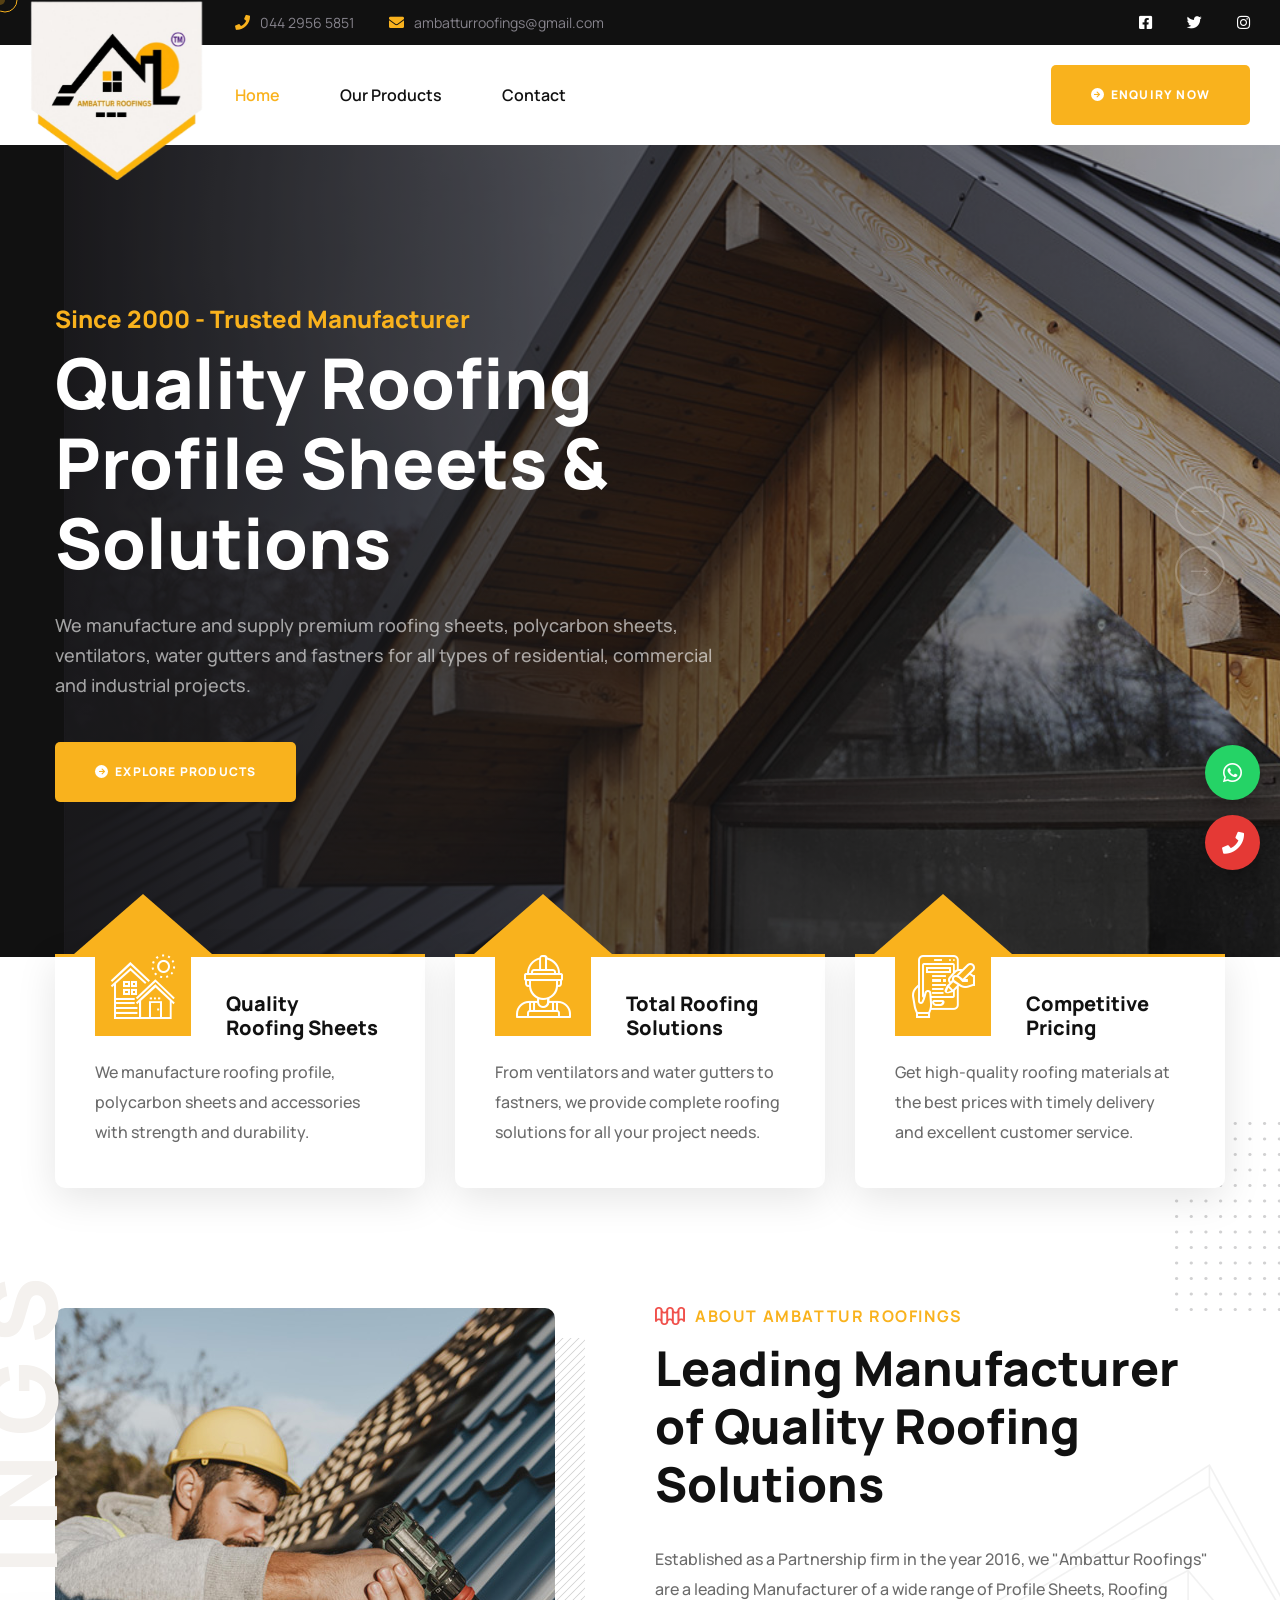
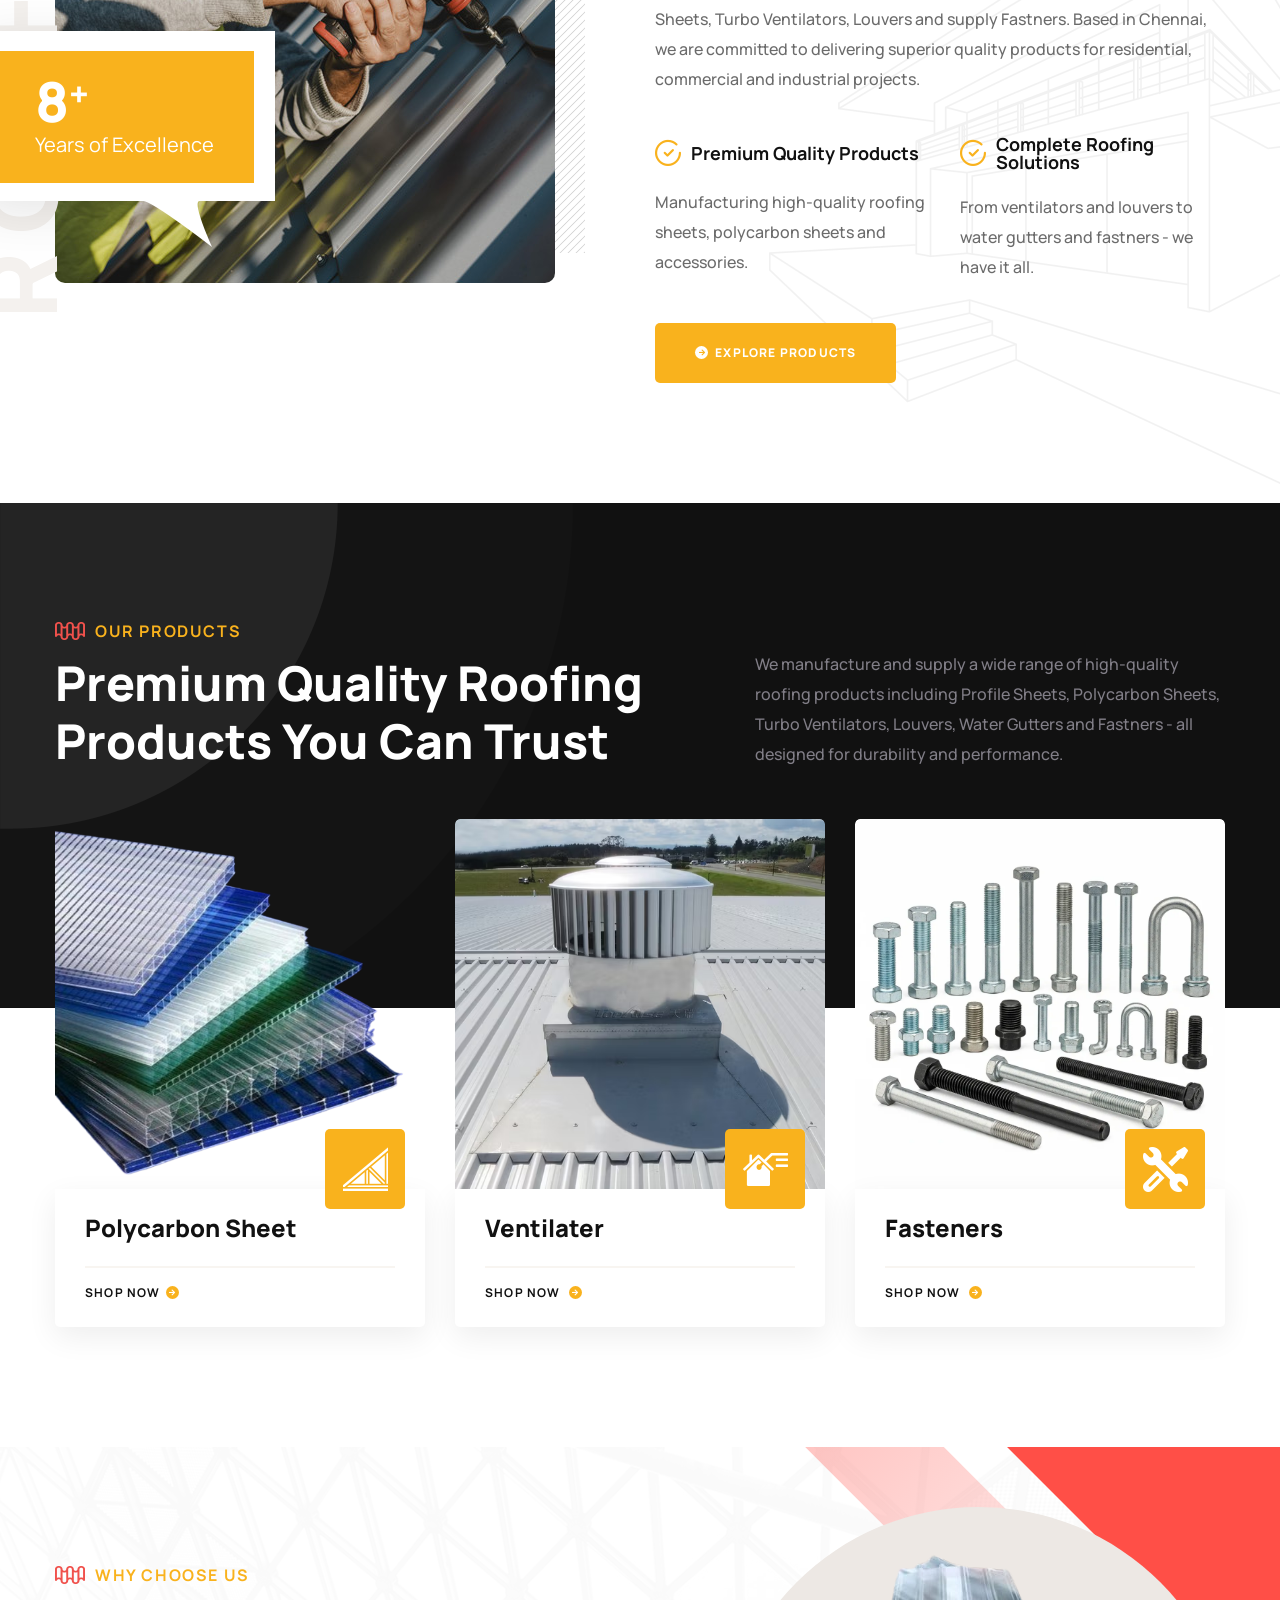
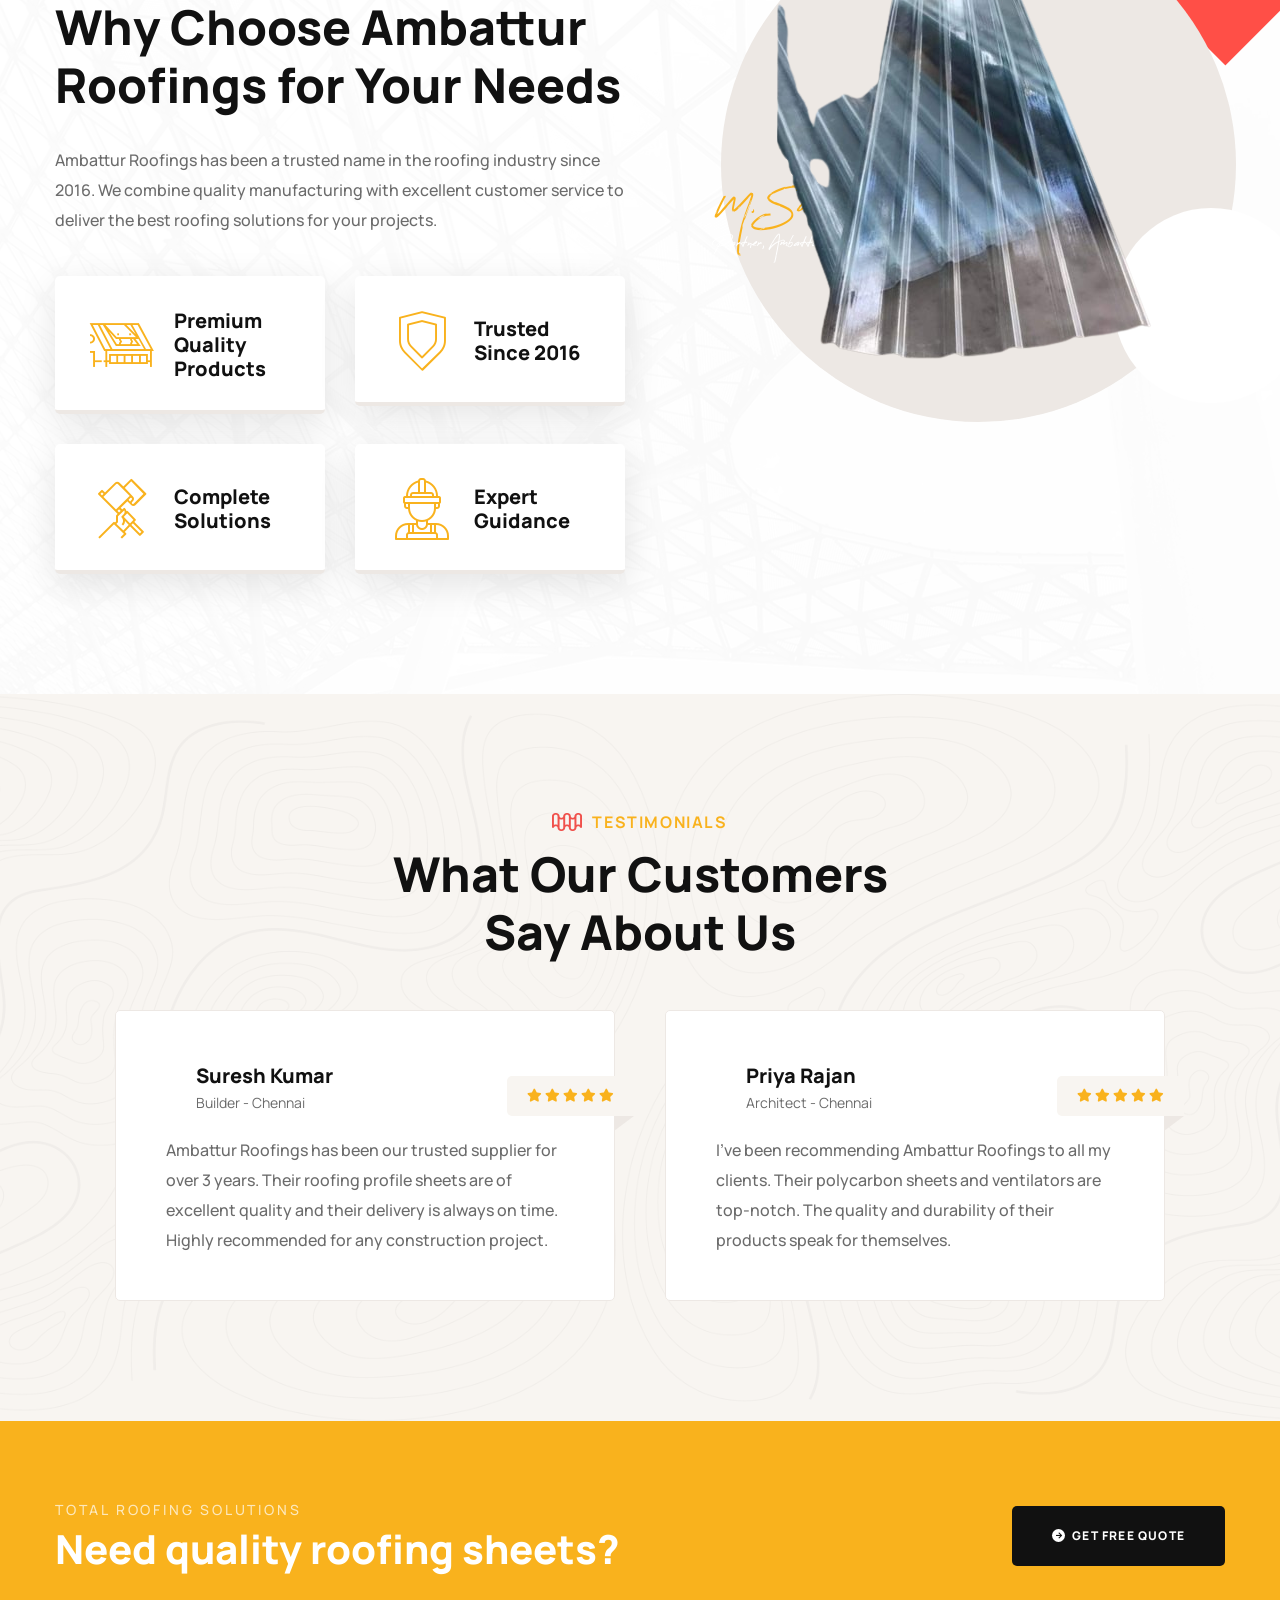
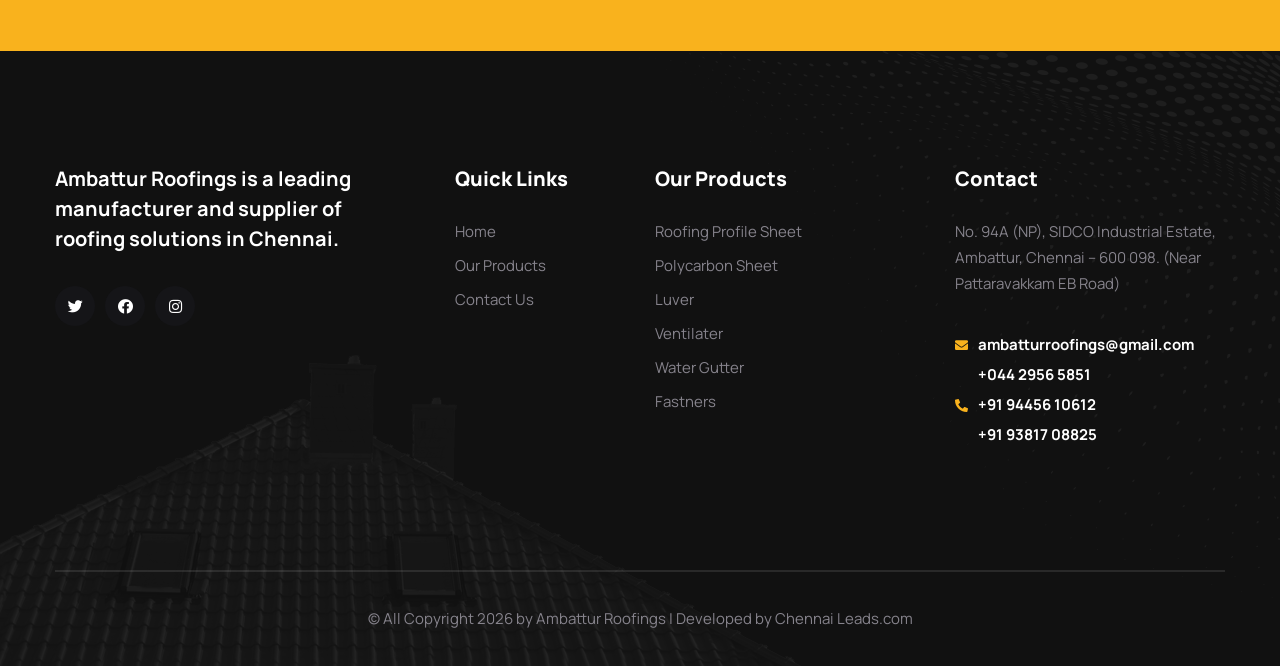
==== index.html @ 7e00765c "first commit" ====
<!DOCTYPE html>
<html lang="en">


<!-- Mirrored from roofsie-html.vercel.app/main-html/index.html by HTTrack Website Copier/3.x [XR&CO'2014], Fri, 10 Jul 2026 12:30:10 GMT -->
<!-- Added by HTTrack --><meta http-equiv="content-type" content="text/html;charset=utf-8" /><!-- /Added by HTTrack -->
<head>
    <meta charset="UTF-8" />
    <meta name="viewport" content="width=device-width, initial-scale=1.0" />
    <title>Ambattur Roofings - Roofing Sheet Manufacturers in Chennai</title>
    <!-- favicons Icons -->
   <link rel="apple-touch-icon" sizes="180x180" href="assets/images/favicon.ico" />
    <link rel="icon" type="image/png" sizes="32x32" href="assets/images/favicon.ico" />
    <link rel="icon" type="image/png" sizes="16x16" href="assets/images/favicon.ico" />
    <link rel="manifest" href="assets/images/favicons/site.webmanifest" />
    <meta name="description" content="Ambattur Roofings - Roofing Profile Sheets, Polycarbon Sheets, Ventilators, Water Gutters & Fastners. Manufacturing & Supply with Total Roofing Solutions in Chennai." />

    <!-- fonts -->
    <link rel="preconnect" href="https://fonts.googleapis.com/" />
    <link rel="preconnect" href="https://fonts.gstatic.com/" crossorigin />
    <link href="https://fonts.googleapis.com/css2?family=Manrope:wght@200;300;400;500;600;700;800&amp;display=swap" rel="stylesheet" />

    <link rel="stylesheet" href="assets/vendors/bootstrap/css/bootstrap.min.css" />
    <link rel="stylesheet" href="assets/vendors/animate/animate.min.css" />
    <link rel="stylesheet" href="assets/vendors/animate/custom-animate.css" />
    <link rel="stylesheet" href="assets/vendors/fontawesome/css/all.min.css" />
    <link rel="stylesheet" href="assets/vendors/jarallax/jarallax.css" />
    <link rel="stylesheet" href="assets/vendors/jquery-magnific-popup/jquery.magnific-popup.css" />
    <link rel="stylesheet" href="assets/vendors/nouislider/nouislider.min.css" />
    <link rel="stylesheet" href="assets/vendors/nouislider/nouislider.pips.css" />
    <link rel="stylesheet" href="assets/vendors/odometer/odometer.min.css" />
    <link rel="stylesheet" href="assets/vendors/swiper/swiper.min.css" />
    <link rel="stylesheet" href="assets/vendors/roofsie-icons/style.css" />
    <link rel="stylesheet" href="assets/vendors/tiny-slider/tiny-slider.min.css" />
    <link rel="stylesheet" href="assets/vendors/reey-font/stylesheet.css" />
    <link rel="stylesheet" href="assets/vendors/owl-carousel/owl.carousel.min.css" />
    <link rel="stylesheet" href="assets/vendors/owl-carousel/owl.theme.default.min.css" />
    <link rel="stylesheet" href="assets/vendors/bxslider/jquery.bxslider.css" />
    <link rel="stylesheet" href="assets/vendors/bootstrap-select/css/bootstrap-select.min.css" />
    <link rel="stylesheet" href="assets/vendors/vegas/vegas.min.css" />
    <link rel="stylesheet" href="assets/vendors/jquery-ui/jquery-ui.css" />
    <link rel="stylesheet" href="assets/vendors/timepicker/timePicker.css" />

    <!-- template styles -->
    <link rel="stylesheet" href="assets/css/roofsie.css" />
    <link rel="stylesheet" href="assets/css/roofsie-responsive.css" />
</head>

<style>
    .floating-contact {
  position: fixed;
  right: 20px;
  bottom: 30px;
  z-index: 9999;

  display: flex;
  flex-direction: column;
  gap: 15px;
}

/* Buttons Base */
.contact-btn {
  width: 55px;
  height: 55px;
  border-radius: 50%;
  display: flex;
  align-items: center;
  justify-content: center;

  font-size: 22px;
  color: #fff;
  text-decoration: none;

  box-shadow: 0 8px 20px rgba(0,0,0,0.25);
  transition: all 0.3s ease;
  position: relative;
}

/* WhatsApp (Official Green) */
.whatsapp {
  background: #25D366;
}

/* Call (Professional Red) */
.call {
  background: #E53935;
}

/* Hover Effects */
.contact-btn:hover {
  transform: scale(1.15);
  box-shadow: 0 10px 25px rgba(0,0,0,0.35);
}

/* Glow Effect */
.whatsapp:hover {
  box-shadow: 0 0 15px rgba(37, 211, 102, 0.6);
}

.call:hover {
  box-shadow: 0 0 15px rgba(229, 57, 53, 0.6);
}

/* Floating Animation */
@keyframes floatY {
  0% { transform: translateY(0); }
  50% { transform: translateY(-6px); }
  100% { transform: translateY(0); }
}

.contact-btn {
  animation: floatY 3s ease-in-out infinite;
}

.call {
  animation-delay: 1.5s;
}
</style>
<body class="custom-cursor">
<div class="floating-contact">

  <!-- WhatsApp -->
  <a href="https://wa.me/919445610612" target="_blank" class="contact-btn whatsapp">
    <i class="fab fa-whatsapp"></i>
  </a>

  <!-- Call -->
  <a href="tel:+919381708825" class="contact-btn call">
    <i class="fas fa-phone"></i>
  </a>

</div>

    <div class="custom-cursor__cursor"></div>
    <div class="custom-cursor__cursor-two"></div>


    <div class="page-wrapper">
        <header class="main-header clearfix">
            <div class="main-header__logo">
                <a href="index.html"><img src="assets/images/logo.png" alt="" style="height: 180px;"></a>
            </div>
            <div class="main-header__top">
                <div class="main-header__top-inner">
                    <div class="main-header__top-address">
                        <ul class="list-unstyled main-header__top-address-list">
                            <li>
                                <i class="icon">
                                    <span class="fa fa-phone"></span>
                                </i>
                                <div class="text">
                                    <p>044 2956 5851</p>
                                </div>
                            </li>
                            <li>
                                <i class="icon">
                                    <span class="fa fa-envelope"></span>
                                </i>
                                <div class="text">
                                    <p><a href="mailto:ambatturroofings@gmail.com">ambatturroofings@gmail.com</a></p>
                                </div>
                            </li>
                        </ul>
                    </div>
                    <div class="main-header__top-right">
                        <!-- <div class="main-header__top-menu-box">
                            <ul class="list-unstyled main-header__top-menu">
                                <li><a href="faq.html">Our Faqs</a></li>
                                <li><a href="contact.html">Pricing</a></li>
                                <li><a href="contact.html">Contact</a></li>
                            </ul>
                        </div> -->
                        <div class="main-header__top-social-box">
                            <div class="main-header__top-social">
                                <a href="https://www.facebook.com/p/Ambattur-roofings-100064736689060/" target="_blank"><i class="fab fa-facebook-square"></i></a>
                                <a href="#"><i class="fab fa-twitter"></i></a>
                                
                                <a href="#"><i class="fab fa-instagram"></i></a>
                            </div>
                        </div>
                    </div>
                </div>
            </div>
            <nav class="main-menu clearfix">
                <div class="main-menu__wrapper clearfix">
                    <div class="main-menu__wrapper-inner clearfix">
                        <div class="main-menu__left">
                            <div class="main-menu__main-menu-box">
                                <a href="#" class="mobile-nav__toggler"><i class="fa fa-bars"></i></a>
                                <ul class="main-menu__list">
                                    <li class="">
                                        <a href="index.html">Home </a>
                                     
                                    </li>
                                    <li>
                                        <a href="products.html">Our Products</a>
                                    </li>
                                   
                                    <li>
                                        <a href="contact.html">Contact </a>
                                    </li>
                                </ul>
                            </div>
                        </div>
                        <div class="main-menu__right">
                            <div class="main-menu__call">
                                <div class="main-menu__call-icon">
                                    <i class="fas fa-phone"></i>
                                </div>
                                <div class="main-menu__call-content">
                                    <p>Call Anytime</p>
                                    <a href="tel:+04429565851">+044 2956 5851</a>
                                </div>
                            </div>
                            <div class="main-menu__search-box">
                                <a href="#" class="main-menu__search search-toggler icon-magnifying-glass"></a>
                            </div>
                            <div class="main-menu__btn-box">
                                <a href="contact.html" class="thm-btn main-menu__btn">
                                     <i class="fa fa-arrow-right"></i> Enquiry Now</a>
                            </div>
                        </div>
                    </div>
                </div>
            </nav>
        </header>

        <div class="stricky-header stricked-menu main-menu">
            <div class="sticky-header__content"></div><!-- /.sticky-header__content -->
        </div><!-- /.stricky-header -->

        <!--Main Slider Start-->
<section class="main-slider clearfix">
    <div class="swiper-container thm-swiper__slider" data-swiper-options='{"slidesPerView": 1, "loop": true,
        "effect": "fade",
        "pagination": {
        "el": "#main-slider-pagination",
        "type": "bullets",
        "clickable": true
        },
        "navigation": {
        "nextEl": "#main-slider__swiper-button-next",
        "prevEl": "#main-slider__swiper-button-prev"
        },
        "autoplay": {
        "delay": 5000
        }}'>
        <div class="swiper-wrapper">

            <div class="swiper-slide">
                <div class="image-layer"
                    style="background-image: url(assets/images/backgrounds/main-slider-1-1.jpg);"></div>
                <!-- /.image-layer -->

                <div class="container">
                    <div class="row">
                        <div class="col-xl-7 col-lg-8">
                            <div class="main-slider__content">
                                <p class="main-slider__sub-title">Since 2000 - Trusted Manufacturer</p>
                                <h2 class="main-slider__title">Quality Roofing Profile Sheets & Solutions</h2>
                                <p class="main-slider__text">We manufacture and supply premium roofing sheets, polycarbon sheets, ventilators, water gutters and fastners for all types of residential, commercial and industrial projects.</p>
                                <div class="main-slider__btn-box">
                                    <a href="products.html" class="thm-btn main-slider__btn"> <i class="fa fa-arrow-right"></i> Explore Products</a>
                                </div>
                            </div>
                        </div>
                    </div>
                </div>
            </div>

            <div class="swiper-slide">
                <div class="image-layer"
                    style="background-image: url(assets/images/backgrounds/main-slider-1-2.jpg);"></div>
                <!-- /.image-layer -->

                <div class="container">
                    <div class="row">
                        <div class="col-xl-7 col-lg-8">
                            <div class="main-slider__content">
                                <p class="main-slider__sub-title">Total Roofing Solutions</p>
                                <h2 class="main-slider__title">Durable Polycarbon Sheets & Ventilators</h2>
                                <p class="main-slider__text">From roofing profile sheets to water gutters and fastners, we deliver complete roofing solutions with superior quality and unmatched durability.</p>
                                <div class="main-slider__btn-box">
                                    <a href="products.html" class="thm-btn main-slider__btn"> <i class="fa fa-arrow-right"></i> View Our Range</a>
                                </div>
                            </div>
                        </div>
                    </div>
                </div>
            </div>

            <div class="swiper-slide">
                <div class="image-layer"
                    style="background-image: url(assets/images/backgrounds/main-slider-1-3.jpg);"></div>
                <!-- /.image-layer -->

                <div class="container">
                    <div class="row">
                        <div class="col-xl-7 col-lg-8">
                            <div class="main-slider__content">
                                <p class="main-slider__sub-title">Manufacturing & Supply</p>
                                <h2 class="main-slider__title">Complete Roofing Solutions in Chennai</h2>
                                <p class="main-slider__text">Trusted by builders and contractors across Chennai, we offer high-quality roofing materials with competitive pricing and timely delivery.</p>
                                <div class="main-slider__btn-box">
                                    <a href="contact.html" class="thm-btn main-slider__btn"> <i class="fa fa-arrow-right"></i> Get Free Quote</a>
                                </div>
                            </div>
                        </div>
                    </div>
                </div>
            </div>

        </div>

        <!-- If we need navigation buttons -->
        <div class="main-slider__nav">
            <div class="swiper-button-prev" id="main-slider__swiper-button-next">
                <i class="icon-left-arrow"></i>
            </div>
            <div class="swiper-button-next" id="main-slider__swiper-button-prev">
                <i class="icon-right-arrow"></i>
            </div>
        </div>

    </div>
</section>
<!--Main Slider End-->
        <!--Feature One Start-->
      <section class="feature-one">
    <div class="container">
        <div class="feature-one__inner">
            <div class="feature-one__dot">
                <img src="assets/images/shapes/feature-one-dot.png" alt="">
            </div>
            <div class="row">
                <!--Feature One Single Start-->
                <div class="col-xl-4 col-lg-4 wow fadeInUp" data-wow-delay="100ms">
                    <div class="feature-one__single">
                        <div class="feature-one__top">
                            <div class="feature-one__icon">
                                <span class="icon-roof-5"></span>
                            </div>
                            <div class="feature-one__title-box">
                                <h3 class="feature-one__title"><a href="#">Quality <br> Roofing Sheets</a></h3>
                            </div>
                        </div>
                        <div class="feature-one__single-inner">
                            <p class="feature-one__text">We manufacture roofing profile, 
                                polycarbon sheets and accessories with strength and durability.</p>
                        </div>
                    </div>
                </div>
                <!--Feature One Single End-->
                <!--Feature One Single Start-->
                <div class="col-xl-4 col-lg-4 wow fadeInUp" data-wow-delay="200ms">
                    <div class="feature-one__single">
                        <div class="feature-one__top">
                            <div class="feature-one__icon">
                                <span class="icon-construction-worker"></span>
                            </div>
                            <div class="feature-one__title-box">
                                <h3 class="feature-one__title"><a href="#">Total Roofing <br> Solutions</a></h3>
                            </div>
                        </div>
                        <div class="feature-one__single-inner">
                            <p class="feature-one__text">From ventilators and water gutters to fastners, we provide complete roofing solutions for all your project needs.</p>
                        </div>
                    </div>
                </div>
                <!--Feature One Single End-->
                <!--Feature One Single Start-->
                <div class="col-xl-4 col-lg-4 wow fadeInUp" data-wow-delay="300ms">
                    <div class="feature-one__single">
                        <div class="feature-one__top">
                            <div class="feature-one__icon">
                                <span class="icon-online-registration"></span>
                            </div>
                            <div class="feature-one__title-box">
                                <h3 class="feature-one__title"><a href="#">Competitive <br> Pricing</a></h3>
                            </div>
                        </div>
                        <div class="feature-one__single-inner">
                            <p class="feature-one__text">Get high-quality roofing materials at the best prices with timely delivery and excellent customer service.</p>
                        </div>
                    </div>
                </div>
                <!--Feature One Single End-->
            </div>
        </div>
    </div>
</section>
        <!--Feature One End-->

      <!--About One Start-->
<section class="about-one">
    <div class="about-one__shape float-bob-x">
        <img src="assets/images/shapes/about-one-shape.png" alt="">
    </div>
    <div class="container">
        <div class="row">
            <div class="col-xl-6">
                <div class="about-one__left">
                    <div class="about-one__img-box wow slideInLeft" data-wow-delay="100ms" data-wow-duration="2500ms">
                        <div class="about-one__img">
                            <img src="assets/images/resources/about-one-img-1.jpg" alt="Ambattur Roofings">
                        </div>
                        <div class="about-one__line">
                            <img src="assets/images/shapes/about-one-line.png" alt="">
                        </div>
                        <div class="about-one__satisfied">
                            <div class="about-one__satisfied-inner">
                                <div class="about-one__satisfied-shape">
                                    <img src="assets/images/shapes/about-one-satisfied-shape-1.png" alt="">
                                </div>
                                <div class="about-one__satisfied-content">
                                    <div class="about-one__satisfied-count-box">
                                        <h3 class="odometer" data-count="8">00</h3>
                                        <span class="about-one__satisfied-percent">+</span>
                                    </div>
                                    <p class="about-one__satisfied-text">Years of Excellence</p>
                                </div>
                            </div>
                        </div>
                        <div class="about-one__big-text">Roofings</div>
                    </div>
                </div>
            </div>
            <div class="col-xl-6">
                <div class="about-one__right">
                    <div class="section-title text-left">
                        <div class="section-sub-title-box">
                            <p class="section-sub-title">About Ambattur Roofings</p>
                            <div class="section-title-shape-1">
                                <img src="assets/images/shapes/section-title-shape-1.png" alt="">
                            </div>
                        </div>
                        <h2 class="section-title__title">Leading Manufacturer of Quality Roofing Solutions</h2>
                    </div>
                    <p class="about-one__text">Established as a Partnership firm in the year 2016, we "Ambattur Roofings" are a leading Manufacturer of a wide range of Profile Sheets, Roofing Sheets, Turbo Ventilators, Louvers and supply Fastners. Based in Chennai, we are committed to delivering superior quality products for residential, commercial and industrial projects.</p>
                    <ul class="list-unstyled about-one__points">
                        <li>
                            <div class="icon-box">
                                <div class="icon">
                                    <span class="icon-confirmation"></span>
                                </div>
                                <div class="text-box">
                                    <p>Premium Quality Products</p>
                                </div>
                            </div>
                            <div class="text-box-two">
                                <p>Manufacturing high-quality roofing sheets, polycarbon sheets and accessories.</p>
                            </div>
                        </li>
                        <li>
                            <div class="icon-box">
                                <div class="icon">
                                    <span class="icon-confirmation"></span>
                                </div>
                                <div class="text-box">
                                    <p>Complete Roofing Solutions</p>
                                </div>
                            </div>
                            <div class="text-box-two">
                                <p>From ventilators and louvers to water gutters and fastners - we have it all.</p>
                            </div>
                        </li>
                    </ul>
                    <a href="products.html" class="thm-btn about-one__btn"> <i class="fa fa-arrow-right"></i> Explore Products</a>
                </div>
            </div>
        </div>
    </div>
</section>
<!--About One End-->

        <!--Services One Start-->
        <section class="services-one">
            <div class="services-one-shape-1 float-bob-x">
                <img src="assets/images/shapes/services-one-shape-1.png" alt="">
            </div>
            <div class="services-one-shape-2">
                <img src="assets/images/shapes/services-one-shape-2.png" alt="">
            </div>
            <div class="container">
                <div class="services-one__top">
                   <div class="row">
    <div class="col-xl-7 col-lg-6">
        <div class="services-one__top-left">
            <div class="section-title text-left">
                <div class="section-sub-title-box">
                    <p class="section-sub-title">Our Products</p>
                    <div class="section-title-shape-1">
                        <img src="assets/images/shapes/section-title-shape-1.png" alt="">
                    </div>
                </div>
                <h2 class="section-title__title">Premium Quality Roofing Products You Can Trust</h2>
            </div>
        </div>
    </div>
    <div class="col-xl-5 col-lg-6">
        <div class="services-one__top-right">
            <p class="services-one__top-right-text">We manufacture and supply a wide range of high-quality roofing products including Profile Sheets, Polycarbon Sheets, Turbo Ventilators, Louvers, Water Gutters and Fastners - all designed for durability and performance.</p>
        </div>
    </div>
</div>
                </div>
                <div class="services-one__bottom">
                    <div class="row">
                        <!--Services One Single Start-->
                        <div class="col-xl-4 col-lg-4 col-md-6 wow fadeInUp" data-wow-delay="200ms">
                        <div class="services-one__single">
                            <div class="services-one__img">
                                <img src="assets/images/product2.png" alt="" style="height: 370px;">
                            </div>
                            <div class="services-one__content">
                                <div class="services-one__icon">
                                    <span class="icon-joist"></span>
                                </div>
                                <h3 class="services-one__title">
                                    <a href="contact.html">Polycarbon Sheet</a></h3>
                                <!-- <p class="services-one__text">Nulla commodo dolor massa, vel pellen esque nulla congue quis.</p> -->
                                <div class="services-one__read-more">
                                    <a href="contact.html">Shop Now<i class="fa fa-arrow-right"></i></a>
                                </div>
                            </div>
                        </div>
                    </div>
                        <!--Services One Single End-->
                        <!--Services One Single Start-->
                          <div class="col-xl-4 col-lg-4 col-md-6 wow fadeInUp" data-wow-delay="400ms">
                        <div class="services-one__single">
                            <div class="services-one__img">
                                <img src="assets/images/product4.avif" alt="">
                            </div>
                            <div class="services-one__content">
                                <div class="services-one__icon">
                                    <span class="icon-analysis"></span>
                                </div>
                                <h3 class="services-one__title"><a href="contact.html">Ventilater</a></h3>
                                <!-- <p class="services-one__text">Nulla commodo dolor massa, vel pellen esque nulla congue quis.</p> -->
                                <div class="services-one__read-more">
                                    <a href="contact.html">Shop Now <i class="fa fa-arrow-right"></i></a>
                                </div>
                            </div>
                        </div>
                    </div>
                        <!--Services One Single End-->
                        <!--Services One Single Start-->
                           <div class="col-xl-4 col-lg-4 col-md-6 wow fadeInUp" data-wow-delay="600ms">
                        <div class="services-one__single">
                            <div class="services-one__img">
                                <img src="assets/images/product6.webp" alt="">
                            </div>
                            <div class="services-one__content">
                                <div class="services-one__icon">
                                    <span class="icon-support"></span>
                                </div>
                                <h3 class="services-one__title"><a href="contact.html">Fasteners</a></h3>
                                <!-- <p class="services-one__text">Nulla commodo dolor massa, vel pellen esque nulla congue quis.</p> -->
                                <div class="services-one__read-more">
                                    <a href="contact.html">Shop Now <i class="fa fa-arrow-right"></i></a>
                                </div>
                            </div>
                        </div>
                    </div>
                        <!--Services One Single End-->
                    </div>
                </div>
            </div>
        </section>
        <!--Services One End-->

        <!--Why Choose One Start-->
<section class="why-choose-one">
    <div class="why-choose-one-bg" 
    style="background-image: url(assets/images/backgrounds/why-choose-one-bg.jpg);"></div>
    <div class="why-choose-one-shape-3 float-bob-y-2"></div>
    <div class="why-choose-one-shape-4 float-bob-x">
        <img src="assets/images/shapes/why-choose-one-shape-4.png" alt="">
    </div>
    <div class="container">
        <div class="row">
            <div class="col-xl-6">
                <div class="why-choose-one__left">
                    <div class="section-title text-left">
                        <div class="section-sub-title-box">
                            <p class="section-sub-title">Why Choose Us</p>
                            <div class="section-title-shape-1">
                                <img src="assets/images/shapes/section-title-shape-1.png" alt="">
                            </div>
                        </div>
                        <h2 class="section-title__title">Why Choose Ambattur Roofings for Your Needs</h2>
                    </div>
                    <p class="why-choose-one__text">Ambattur Roofings has been a trusted name in the roofing industry since 2016. We combine quality manufacturing with excellent customer service to deliver the best roofing solutions for your projects.</p>
                    <div class="why-choose-one__points-box">
                        <div class="row">
                            <div class="col-xl-6 col-lg-6 col-md-6">
                                <div class="why-choose-one__points-single">
                                    <div class="why-choose-one__points-icon">
                                        <span class="icon-roof-2"></span>
                                    </div>
                                    <div class="why-choose-one__points-title-box">
                                        <h4 class="why-choose-one__points-title">Premium <br> Quality Products</h4>
                                    </div>
                                </div>
                            </div>
                            <div class="col-xl-6 col-lg-6 col-md-6">
                                <div class="why-choose-one__points-single">
                                    <div class="why-choose-one__points-icon">
                                        <span class="icon-shield"></span>
                                    </div>
                                    <div class="why-choose-one__points-title-box">
                                        <h4 class="why-choose-one__points-title">Trusted <br> Since 2016</h4>
                                    </div>
                                </div>
                            </div>
                            <div class="col-xl-6 col-lg-6 col-md-6">
                                <div class="why-choose-one__points-single">
                                    <div class="why-choose-one__points-icon">
                                        <span class="icon-mission"></span>
                                    </div>
                                    <div class="why-choose-one__points-title-box">
                                        <h4 class="why-choose-one__points-title">Complete <br> Solutions</h4>
                                    </div>
                                </div>
                            </div>
                            <div class="col-xl-6 col-lg-6 col-md-6">
                                <div class="why-choose-one__points-single">
                                    <div class="why-choose-one__points-icon">
                                        <span class="icon-construction-worker"></span>
                                    </div>
                                    <div class="why-choose-one__points-title-box">
                                        <h4 class="why-choose-one__points-title">Expert <br> Guidance</h4>
                                    </div>
                                </div>
                            </div>
                        </div>
                    </div>
                </div>
            </div>
            <div class="col-xl-6">
                <div class="why-choose-one__right">
                    <div class="why-choose-one__img-box">
                        <div class="why-choose-one__img wow slideInRight" data-wow-delay="100ms" data-wow-duration="2500ms">
                            <img src="assets/images/why.png" alt="Ambattur Roofings - Quality Roofing Solutions">
                        </div>
                        <div class="why-choose-one__shape-1"></div>
                        <div class="why-choose-one__shape-2"></div>
                        <div class="why-choose-one__author-sign">
                            <p>M. Suresh Raj B.E.</p>
                            <p style="font-size: 12px; color: #fff;">Partner, Ambattur Roofings</p>
                        </div>
                    </div>
                </div>
            </div>
        </div>
    </div>
</section>
<!--Why Choose One End-->

     

    

      
<!--Testimonial One Start-->
<section class="testimonial-one">
    <div class="testimonial-one-shape" style="background-image: url(assets/images/shapes/testimonial-one-shape.png);"></div>
    <div class="container">
        <div class="section-title text-center">
            <div class="section-sub-title-box">
                <p class="section-sub-title">Testimonials</p>
                <div class="section-title-shape-1">
                    <img src="assets/images/shapes/section-title-shape-1.png" alt="">
                </div>
            </div>
            <h2 class="section-title__title">What Our Customers <br> Say About Us</h2>
        </div>
        <div class="testimonial-one__carousel owl-carousel owl-theme thm-owl__carousel" data-owl-options='{
            "loop": true,
            "autoplay": true,
            "margin": 50,
            "nav": false,
            "dots": false,
            "smartSpeed": 500,
            "autoplayTimeout": 10000,
            "navText": ["<span class=\"fa fa-angle-left\"></span>","<span class=\"fa fa-angle-right\"></span>"],
            "responsive": {
                "0": {
                    "items": 1
                },
                "768": {
                    "items": 2
                },
                "992": {
                    "items": 2
                },
                "1200": {
                    "items": 2
                }
            }
        }'>
            <!--Testimonial One Single Start-->
            <div class="item">
                <div class="testimonial-one__single">
                    <div class="testimonial-one__client-info">
                        <div class="testimonial-one__client-details">
                            <h4 class="testimonial-one__client-name">Suresh Kumar</h4>
                            <p class="testimonial-one__client-sub-title">Builder - Chennai</p>
                        </div>
                    </div>
                    <p class="testimonial-one__text">Ambattur Roofings has been our trusted supplier for over 3 years. Their roofing profile sheets are of excellent quality and their delivery is always on time. Highly recommended for any construction project.</p>
                    <div class="testimonial-one__rating">
                        <i class="fa fa-star"></i>
                        <i class="fa fa-star"></i>
                        <i class="fa fa-star"></i>
                        <i class="fa fa-star"></i>
                        <i class="fa fa-star"></i>
                    </div>
                </div>
            </div>
            <!--Testimonial One Single End-->
            <!--Testimonial One Single Start-->
            <div class="item">
                <div class="testimonial-one__single">
                    <div class="testimonial-one__client-info">
                        <div class="testimonial-one__client-details">
                            <h4 class="testimonial-one__client-name">Priya Rajan</h4>
                            <p class="testimonial-one__client-sub-title">Architect - Chennai</p>
                        </div>
                    </div>
                    <p class="testimonial-one__text">I've been recommending Ambattur Roofings to all my clients. Their polycarbon sheets and ventilators are top-notch. The quality and durability of their products speak for themselves.</p>
                    <div class="testimonial-one__rating">
                        <i class="fa fa-star"></i>
                        <i class="fa fa-star"></i>
                        <i class="fa fa-star"></i>
                        <i class="fa fa-star"></i>
                        <i class="fa fa-star"></i>
                    </div>
                </div>
            </div>
            <!--Testimonial One Single End-->
            <!--Testimonial One Single Start-->
            <div class="item">
                <div class="testimonial-one__single">
                    <div class="testimonial-one__client-info">
                        <div class="testimonial-one__client-details">
                            <h4 class="testimonial-one__client-name">Rajesh Kannan</h4>
                            <p class="testimonial-one__client-sub-title">Contractor - Ambattur</p>
                        </div>
                    </div>
                    <p class="testimonial-one__text">Great experience with Ambattur Roofings! Their product range is extensive and the pricing is very competitive. The team is professional and ensures timely delivery of all materials.</p>
                    <div class="testimonial-one__rating">
                        <i class="fa fa-star"></i>
                        <i class="fa fa-star"></i>
                        <i class="fa fa-star"></i>
                        <i class="fa fa-star"></i>
                        <i class="fa fa-star"></i>
                    </div>
                </div>
            </div>
            <!--Testimonial One Single End-->
            <!--Testimonial One Single Start-->
            <div class="item">
                <div class="testimonial-one__single">
                    <div class="testimonial-one__client-info">
                        <div class="testimonial-one__client-details">
                            <h4 class="testimonial-one__client-name">Mani Bharathi</h4>
                            <p class="testimonial-one__client-sub-title">Industrial Project Manager</p>
                        </div>
                    </div>
                    <p class="testimonial-one__text">We've used Ambattur Roofings for multiple industrial projects. Their turbo ventilators and water gutters are of superior quality and have performed exceptionally well in all weather conditions.</p>
                    <div class="testimonial-one__rating">
                        <i class="fa fa-star"></i>
                        <i class="fa fa-star"></i>
                        <i class="fa fa-star"></i>
                        <i class="fa fa-star"></i>
                        <i class="fa fa-star"></i>
                    </div>
                </div>
            </div>
            <!--Testimonial One Single End-->
            <!--Testimonial One Single Start (Extra)-->
            <div class="item">
                <div class="testimonial-one__single">
                    <div class="testimonial-one__client-info">
                        <div class="testimonial-one__client-details">
                            <h4 class="testimonial-one__client-name">Karthik Srinivasan</h4>
                            <p class="testimonial-one__client-sub-title">Homeowner - Chennai</p>
                        </div>
                    </div>
                    <p class="testimonial-one__text">Very impressed with the quality of roofing sheets from Ambattur Roofings. They guided me in choosing the right products for my home. Professional service from start to finish. Thank you!</p>
                    <div class="testimonial-one__rating">
                        <i class="fa fa-star"></i>
                        <i class="fa fa-star"></i>
                        <i class="fa fa-star"></i>
                        <i class="fa fa-star"></i>
                        <i class="fa fa-star"></i>
                    </div>
                </div>
            </div>
            <!--Testimonial One Single End-->
        </div>
    </div>
</section>
<!--Testimonial One End-->

     

      <!--CTA One Start-->
<section class="cta-one">
    <div class="cta-one__img-box">
        <div class="cta-one__img">
            <img src="assets/images/resources/cta-one-img-1.jpg" alt="Ambattur Roofings - Roofing Solutions">
        </div>
    </div>
    <div class="container">
        <div class="cta-one__inner">
            <div class="cta-one__left">
                <p class="cta-one__sub-title">Total Roofing Solutions</p>
                <h3 class="cta-one__title">Need quality roofing sheets?</h3>
            </div>
            <div class="cta-one__btn-box">
                <a href="contact.html" class="thm-btn cta-one__btn"> <i class="fa fa-arrow-right"></i> Get Free Quote</a>
            </div>
        </div>
    </div>
</section>
<!--CTA One End-->

        <!--Site Footer Start-->
        <footer class="site-footer">
            <div class="site-footer-img-1">
                <img src="assets/images/resources/site-footer-img-1.png" alt="">
            </div>
            <div class="site-footer-shape-1">
                <img src="assets/images/shapes/site-footer-shape-1.png" alt="">
            </div>
            <div class="container">
                <div class="site-footer__top">
                    <div class="row">
                        <div class="col-xl-4 col-lg-6 col-md-6 wow fadeInUp" data-wow-delay="100ms">
                            <div class="footer-widget__column footer-widget__about">
                                <div class="footer-widget__about-text-box">
                                    <p class="footer-widget__about-text">
                                       Ambattur Roofings is a leading manufacturer and supplier
                                        of roofing solutions in Chennai. </p>
                                </div>
                                <div class="site-footer__social">
                                    <a href="#"><i class="fab fa-twitter"></i></a>
                                    <a href="https://www.facebook.com/p/Ambattur-roofings-100064736689060/" target="_blank"><i class="fab fa-facebook"></i></a>
                                    
                                    <a href="#"><i class="fab fa-instagram"></i></a>
                                </div>
                            </div>
                        </div>
                        <div class="col-xl-2 col-lg-6 col-md-6 wow fadeInUp" data-wow-delay="200ms">
                            <div class="footer-widget__column footer-widget__explore clearfix">
                                <h3 class="footer-widget__title">Quick Links</h3>
                                <ul class="footer-widget__explore-list list-unstyled clearfix">
                                    <li><a href="index.html">Home</a></li>
                                    <li><a href="products.html">Our Products</a></li>
                                    <li><a href="contact.html">Contact Us</a></li>
                                    
                                </ul>
                            </div>
                        </div>
                        <div class="col-xl-3 col-lg-6 col-md-6 wow fadeInUp" data-wow-delay="300ms">
                          <div class="footer-widget__column footer-widget__explore clearfix">
                                <h3 class="footer-widget__title">Our Products</h3>
                                <ul class="footer-widget__explore-list list-unstyled clearfix">
                                    <li><a href="products.html">Roofing Profile Sheet</a></li>
                                    <li><a href="products.html">Polycarbon Sheet</a></li>
                                    <li><a href="products.html">Luver</a></li>
                                     <li><a href="products.html">Ventilater</a></li>
                                    <li><a href="products.html">Water Gutter</a></li>
                                    <li><a href="products.html">Fastners</a></li>
                                    
                                </ul>
                            </div>   
                        </div>
                        <div class="col-xl-3 col-lg-6 col-md-6 wow fadeInUp" data-wow-delay="400ms">
                            <div class="footer-widget__column footer-widget__contact">
                                <h3 class="footer-widget__title">Contact</h3>
                                <p class="footer-widget__contact-text">No. 94A (NP), SIDCO Industrial Estate,
Ambattur, Chennai – 600 098.
(Near Pattaravakkam EB Road)</p>
                                <ul class="list-unstyled footer-widget__contact-list">
                                    <li>
                                        <div class="icon">
                                            <i class="fa fa-envelope"></i>
                                        </div>
                                        <div class="text">
                                            <p><a href="mailto:ambatturroofings@gmail.com ">
                                                ambatturroofings@gmail.com</a></p>
                                        </div>
                                    </li>
                                    <li>
                                        <div class="icon">
                                            <i class="fas fa-phone-alt"></i>
                                        </div>
                                        <div class="text">
                                            <p><a href="tel:+044 2956 5851">+044 2956 5851</a></p>
                                             <p><a href="tel:+919445610612">+91 94456 10612</a></p>
                                              <p><a href="tel:+919381708825">+91 93817 08825</a></p>
                                        </div>
                                    </li>
                                </ul>
                            </div>
                        </div>
                    </div>
                </div>
                <div class="site-footer__bottom">
                    <div class="row">
                        <div class="col-xl-12">
                           <div class="site-footer__bottom-inner">
    <p class="site-footer__bottom-text">
        © All Copyright <span id="year"></span> by <a href="#">Ambattur Roofings</a> | 
        Developed by <a href="https://chennaileads.com" target="_blank"> Chennai Leads.com</a>
    </p>
</div>

<script>
    document.querySelector('#year').innerHTML = new Date().getFullYear();
</script>
                        </div>
                    </div>
                </div>
            </div>
        </footer>
        <!--Site Footer End-->


    </div><!-- /.page-wrapper -->


    <div class="mobile-nav__wrapper">
        <div class="mobile-nav__overlay mobile-nav__toggler"></div>
        <!-- /.mobile-nav__overlay -->
        <div class="mobile-nav__content">
            <span class="mobile-nav__close mobile-nav__toggler"><i class="fa fa-times"></i></span>

            <div class="logo-box">
                <a href="index.html" aria-label="logo image">
                    <img src="assets/images/logo.png" width="143"
                        alt="" /></a>
            </div>
            <!-- /.logo-box -->
            <div class="mobile-nav__container"></div>
            <!-- /.mobile-nav__container -->

            <ul class="mobile-nav__contact list-unstyled">
                <li>
                    <i class="fa fa-envelope"></i>
                    <a href="mailto:ambatturroofings@gmail.com">
                        ambatturroofings@gmail.com</a>
                </li>
                <li>
                    <i class="fa fa-phone-alt"></i>
                    <a href="tel:044 2956 5851">044 2956 5851</a>
                </li>
            </ul><!-- /.mobile-nav__contact -->
            <div class="mobile-nav__top">
                <div class="mobile-nav__social">
                    <a href="#" class="fab fa-twitter"></a>
                    <a href="https://www.facebook.com/p/Ambattur-roofings-100064736689060/" target="_blank"   class="fab fa-facebook-square"></a>
                 
                    <a href="#" class="fab fa-instagram"></a>
                </div><!-- /.mobile-nav__social -->
            </div><!-- /.mobile-nav__top -->



        </div>
        <!-- /.mobile-nav__content -->
    </div>
    <!-- /.mobile-nav__wrapper -->



    <a href="#" data-target="html" class="scroll-to-target scroll-to-top"><i class="fa fa-angle-up"></i></a>


    <script src="assets/vendors/jquery/jquery-3.6.0.min.js"></script>
    <script src="assets/vendors/bootstrap/js/bootstrap.bundle.min.js"></script>
    <script src="assets/vendors/jarallax/jarallax.min.js"></script>
    <script src="assets/vendors/jquery-ajaxchimp/jquery.ajaxchimp.min.js"></script>
    <script src="assets/vendors/jquery-appear/jquery.appear.min.js"></script>
    <script src="assets/vendors/jquery-circle-progress/jquery.circle-progress.min.js"></script>
    <script src="assets/vendors/jquery-magnific-popup/jquery.magnific-popup.min.js"></script>
    <script src="assets/vendors/jquery-validate/jquery.validate.min.js"></script>
    <script src="assets/vendors/nouislider/nouislider.min.js"></script>
    <script src="assets/vendors/odometer/odometer.min.js"></script>
    <script src="assets/vendors/swiper/swiper.min.js"></script>
    <script src="assets/vendors/tiny-slider/tiny-slider.min.js"></script>
    <script src="assets/vendors/wnumb/wNumb.min.js"></script>
    <script src="assets/vendors/wow/wow.js"></script>
    <script src="assets/vendors/isotope/isotope.js"></script>
    <script src="assets/vendors/countdown/countdown.min.js"></script>
    <script src="assets/vendors/owl-carousel/owl.carousel.min.js"></script>
    <script src="assets/vendors/bxslider/jquery.bxslider.min.js"></script>
    <script src="assets/vendors/bootstrap-select/js/bootstrap-select.min.js"></script>
    <script src="assets/vendors/vegas/vegas.min.js"></script>
    <script src="assets/vendors/jquery-ui/jquery-ui.js"></script>
    <script src="assets/vendors/timepicker/timePicker.js"></script>
    <script src="assets/vendors/circleType/jquery.circleType.js"></script>
    <script src="assets/vendors/circleType/jquery.lettering.min.js"></script>


  <script>
  const toggleBtn = document.getElementById("callToggle");
  const enquiryBox = document.getElementById("enquiryBox");

  toggleBtn.addEventListener("click", () => {
    enquiryBox.style.display =
      enquiryBox.style.display === "block" ? "none" : "block";
  });

  document.addEventListener("click", (e) => {
    if (!e.target.closest(".floating-contact")) {
      enquiryBox.style.display = "none";
    }
  });
  toggleBtn.addEventListener("click", () => {
  enquiryBox.classList.toggle("show");
});
</script>
 <div class=

    <!-- template js -->
    <script src="assets/js/roofsie.js"></script>
</body>


<!-- Mirrored from roofsie-html.vercel.app/main-html/index.html by HTTrack Website Copier/3.x [XR&CO'2014], Fri, 10 Jul 2026 12:31:02 GMT -->
</html>
---- assets/vendors/nouislider/nouislider.min.css ----
/*! nouislider - 14.1.1 - 12/15/2019 */
.noUi-target,.noUi-target *{-webkit-touch-callout:none;-webkit-tap-highlight-color:transparent;-webkit-user-select:none;-ms-touch-action:none;touch-action:none;-ms-user-select:none;-moz-user-select:none;user-select:none;-moz-box-sizing:border-box;box-sizing:border-box}.noUi-target{position:relative}.noUi-base,.noUi-connects{width:100%;height:100%;position:relative;z-index:1}.noUi-connects{overflow:hidden;z-index:0}.noUi-connect,.noUi-origin{will-change:transform;position:absolute;z-index:1;top:0;right:0;-ms-transform-origin:0 0;-webkit-transform-origin:0 0;-webkit-transform-style:preserve-3d;transform-origin:0 0;transform-style:flat}.noUi-connect{height:100%;width:100%}.noUi-origin{height:10%;width:10%}.noUi-txt-dir-rtl.noUi-horizontal .noUi-origin{left:0;right:auto}.noUi-vertical .noUi-origin{width:0}.noUi-horizontal .noUi-origin{height:0}.noUi-handle{-webkit-backface-visibility:hidden;backface-visibility:hidden;position:absolute}.noUi-touch-area{height:100%;width:100%}.noUi-state-tap .noUi-connect,.noUi-state-tap .noUi-origin{-webkit-transition:transform .3s;transition:transform .3s}.noUi-state-drag *{cursor:inherit!important}.noUi-horizontal{height:18px}.noUi-horizontal .noUi-handle{width:34px;height:28px;right:-17px;top:-6px}.noUi-vertical{width:18px}.noUi-vertical .noUi-handle{width:28px;height:34px;right:-6px;top:-17px}.noUi-txt-dir-rtl.noUi-horizontal .noUi-handle{left:-17px;right:auto}.noUi-target{background:#FAFAFA;border-radius:4px;border:1px solid #D3D3D3;box-shadow:inset 0 1px 1px #F0F0F0,0 3px 6px -5px #BBB}.noUi-connects{border-radius:3px}.noUi-connect{background:#3FB8AF}.noUi-draggable{cursor:ew-resize}.noUi-vertical .noUi-draggable{cursor:ns-resize}.noUi-handle{border:1px solid #D9D9D9;border-radius:3px;background:#FFF;cursor:default;box-shadow:inset 0 0 1px #FFF,inset 0 1px 7px #EBEBEB,0 3px 6px -3px #BBB}.noUi-active{box-shadow:inset 0 0 1px #FFF,inset 0 1px 7px #DDD,0 3px 6px -3px #BBB}.noUi-handle:after,.noUi-handle:before{content:"";display:block;position:absolute;height:14px;width:1px;background:#E8E7E6;left:14px;top:6px}.noUi-handle:after{left:17px}.noUi-vertical .noUi-handle:after,.noUi-vertical .noUi-handle:before{width:14px;height:1px;left:6px;top:14px}.noUi-vertical .noUi-handle:after{top:17px}[disabled] .noUi-connect{background:#B8B8B8}[disabled] .noUi-handle,[disabled].noUi-handle,[disabled].noUi-target{cursor:not-allowed}.noUi-pips,.noUi-pips *{-moz-box-sizing:border-box;box-sizing:border-box}.noUi-pips{position:absolute;color:#999}.noUi-value{position:absolute;white-space:nowrap;text-align:center}.noUi-value-sub{color:#ccc;font-size:10px}.noUi-marker{position:absolute;background:#CCC}.noUi-marker-sub{background:#AAA}.noUi-marker-large{background:#AAA}.noUi-pips-horizontal{padding:10px 0;height:80px;top:100%;left:0;width:100%}.noUi-value-horizontal{-webkit-transform:translate(-50%,50%);transform:translate(-50%,50%)}.noUi-rtl .noUi-value-horizontal{-webkit-transform:translate(50%,50%);transform:translate(50%,50%)}.noUi-marker-horizontal.noUi-marker{margin-left:-1px;width:2px;height:5px}.noUi-marker-horizontal.noUi-marker-sub{height:10px}.noUi-marker-horizontal.noUi-marker-large{height:15px}.noUi-pips-vertical{padding:0 10px;height:100%;top:0;left:100%}.noUi-value-vertical{-webkit-transform:translate(0,-50%);transform:translate(0,-50%);padding-left:25px}.noUi-rtl .noUi-value-vertical{-webkit-transform:translate(0,50%);transform:translate(0,50%)}.noUi-marker-vertical.noUi-marker{width:5px;height:2px;margin-top:-1px}.noUi-marker-vertical.noUi-marker-sub{width:10px}.noUi-marker-vertical.noUi-marker-large{width:15px}.noUi-tooltip{display:block;position:absolute;border:1px solid #D9D9D9;border-radius:3px;background:#fff;color:#000;padding:5px;text-align:center;white-space:nowrap}.noUi-horizontal .noUi-tooltip{-webkit-transform:translate(-50%,0);transform:translate(-50%,0);left:50%;bottom:120%}.noUi-vertical .noUi-tooltip{-webkit-transform:translate(0,-50%);transform:translate(0,-50%);top:50%;right:120%}
---- assets/vendors/nouislider/nouislider.pips.css ----
/* Base;
 *
 */
.noUi-pips,
.noUi-pips * {
-moz-box-sizing: border-box;
	box-sizing: border-box;
}
.noUi-pips {
	position: absolute;
	font: 400 12px Arial;
	color: #999;
}

/* Values;
 *
 */
.noUi-value {
	width: 40px;
	position: absolute;
	text-align: center;
}
.noUi-value-sub {
	color: #ccc;
	font-size: 10px;
}

/* Markings;
 *
 */
.noUi-marker {
	position: absolute;
	background: #CCC;
}
.noUi-marker-sub {
	background: #AAA;
}
.noUi-marker-large {
	background: #AAA;
}

/* Horizontal layout;
 *
 */
.noUi-pips-horizontal {
	padding: 10px 0;
	height: 50px;
	top: 100%;
	left: 0;
	width: 100%;
}
.noUi-value-horizontal {
	margin-left: -20px;
	padding-top: 20px;
}
.noUi-value-horizontal.noUi-value-sub {
	padding-top: 15px;
}

.noUi-marker-horizontal.noUi-marker {
	margin-left: -1px;
	width: 2px;
	height: 5px;
}
.noUi-marker-horizontal.noUi-marker-sub {
	height: 10px;
}
.noUi-marker-horizontal.noUi-marker-large {
	height: 15px;
}

/* Vertical layout;
 *
 */
.noUi-pips-vertical {
	padding: 0 10px;
	height: 100%;
	top: 0;
	left: 100%;
}
.noUi-value-vertical {
	width: 15px;
	margin-left: 20px;
	margin-top: -5px;
}

.noUi-marker-vertical.noUi-marker {
	width: 5px;
	height: 2px;
	margin-top: -1px;
}
.noUi-marker-vertical.noUi-marker-sub {
	width: 10px;
}
.noUi-marker-vertical.noUi-marker-large {
	width: 15px;
}
---- assets/vendors/roofsie-icons/style.css ----
@font-face {
  font-family: 'icomoon';
  src:  url('fonts/icomoona2f8.eot?gq7fto');
  src:  url('fonts/icomoona2f8.eot?gq7fto#iefix') format('embedded-opentype'),
    url('fonts/icomoona2f8.ttf?gq7fto') format('truetype'),
    url('fonts/icomoona2f8.woff?gq7fto') format('woff'),
    url('fonts/icomoona2f8.svg?gq7fto#icomoon') format('svg');
  font-weight: normal;
  font-style: normal;
  font-display: block;
}

[class^="icon-"], [class*=" icon-"] {
  /* use !important to prevent issues with browser extensions that change fonts */
  font-family: 'icomoon' !important;
  speak: never;
  font-style: normal;
  font-weight: normal;
  font-variant: normal;
  text-transform: none;
  line-height: 1;

  /* Better Font Rendering =========== */
  -webkit-font-smoothing: antialiased;
  -moz-osx-font-smoothing: grayscale;
}

.icon-pin:before {
  content: "\e91f";
}
.icon-email:before {
  content: "\e920";
}
.icon-telephone:before {
  content: "\e921";
}
.icon-data:before {
  content: "\e900";
}
.icon-magnifying-glass:before {
  content: "\e901";
}
.icon-construction-worker:before {
  content: "\e902";
}
.icon-roof:before {
  content: "\e903";
}
.icon-joist:before {
  content: "\e904";
}
.icon-roof-1:before {
  content: "\e905";
}
.icon-roof-2:before {
  content: "\e906";
}
.icon-shield:before {
  content: "\e907";
}
.icon-mission:before {
  content: "\e908";
}
.icon-tick:before {
  content: "\e909";
}
.icon-phone-call:before {
  content: "\e90a";
}
.icon-location:before {
  content: "\e90b";
}
.icon-message:before {
  content: "\e90c";
}
.icon-approved:before {
  content: "\e90d";
}
.icon-labour-day:before {
  content: "\e90e";
}
.icon-asbestos:before {
  content: "\e90f";
}
.icon-tick-1:before {
  content: "\e910";
}
.icon-award:before {
  content: "\e911";
}
.icon-roof-3:before {
  content: "\e912";
}
.icon-construction-worker-1:before {
  content: "\e913";
}
.icon-support:before {
  content: "\e914";
}
.icon-analysis:before {
  content: "\e915";
}
.icon-asbestos-1:before {
  content: "\e916";
}
.icon-roof-4:before {
  content: "\e917";
}
.icon-right-arrow:before {
  content: "\e918";
}
.icon-left-arrow:before {
  content: "\e919";
}
.icon-top-arrow:before {
  content: "\e91a";
}
.icon-bottom-arrow:before {
  content: "\e91b";
}
.icon-roof-5:before {
  content: "\e91c";
}
.icon-confirmation:before {
  content: "\e91d";
}
.icon-online-registration:before {
  content: "\e91e";
}
---- assets/vendors/reey-font/stylesheet.css ----
/*! Generated by Font Squirrel (https://www.fontsquirrel.com) on January 28, 2021 */



@font-face {
    font-family: 'reeyregular';
    src: url('reey-regular-webfont.woff2') format('woff2'),
         url('reey-regular-webfont.woff') format('woff');
    font-weight: normal;
    font-style: normal;

}
---- assets/vendors/vegas/vegas.min.css ----
.vegas-overlay,.vegas-slide,.vegas-slide-inner,.vegas-timer,.vegas-wrapper{position:absolute;top:0;left:0;bottom:0;right:0;overflow:hidden;border:none;padding:0;margin:0}.vegas-overlay{opacity:.5;background:url(overlays/02.html) center center}.vegas-timer{top:auto;bottom:0;height:2px}.vegas-timer-progress{width:0;height:100%;background:#fff;transition:width ease-out}.vegas-timer-running .vegas-timer-progress{width:100%}.vegas-slide,.vegas-slide-inner{margin:0;padding:0;background:center center no-repeat;-webkit-transform:translateZ(0);transform:translateZ(0);will-change:transform,opacity}body .vegas-container{overflow:hidden!important;position:relative}.vegas-video{min-width:100%;min-height:100%;width:auto;height:auto}body.vegas-container{overflow:auto;position:static;z-index:-2}body.vegas-container>.vegas-overlay,body.vegas-container>.vegas-slide,body.vegas-container>.vegas-timer{position:fixed;z-index:-1}.vegas-transition-blur,.vegas-transition-blur2{opacity:0;-webkit-filter:blur(32px) brightness(1.01);filter:blur(32px) brightness(1.01)}.vegas-transition-blur-in,.vegas-transition-blur2-in{opacity:1;-webkit-filter:blur(0) brightness(1.01);filter:blur(0) brightness(1.01)}.vegas-transition-blur2-out{opacity:0}.vegas-transition-burn,.vegas-transition-burn2{opacity:0;-webkit-filter:contrast(1000%) saturate(1000%);filter:contrast(1000%) saturate(1000%)}.vegas-transition-burn-in,.vegas-transition-burn2-in{opacity:1;-webkit-filter:contrast(100%) saturate(100%);filter:contrast(100%) saturate(100%)}.vegas-transition-burn2-out{opacity:0;-webkit-filter:contrast(1000%) saturate(1000%);filter:contrast(1000%) saturate(1000%)}.vegas-transition-fade,.vegas-transition-fade2{opacity:0}.vegas-transition-fade-in,.vegas-transition-fade2-in{opacity:1}.vegas-transition-fade2-out{opacity:0}.vegas-transition-flash,.vegas-transition-flash2{opacity:0;-webkit-filter:brightness(25);filter:brightness(25)}.vegas-transition-flash-in,.vegas-transition-flash2-in{opacity:1;-webkit-filter:brightness(1);filter:brightness(1)}.vegas-transition-flash2-out{opacity:0;-webkit-filter:brightness(25);filter:brightness(25)}.vegas-transition-negative,.vegas-transition-negative2{opacity:0;-webkit-filter:invert(100%);filter:invert(100%)}.vegas-transition-negative-in,.vegas-transition-negative2-in{opacity:1;-webkit-filter:invert(0);filter:invert(0)}.vegas-transition-negative2-out{opacity:0;-webkit-filter:invert(100%);filter:invert(100%)}.vegas-transition-slideDown,.vegas-transition-slideDown2{-webkit-transform:translateY(-100%);transform:translateY(-100%)}.vegas-transition-slideDown-in,.vegas-transition-slideDown2-in{-webkit-transform:translateY(0);transform:translateY(0)}.vegas-transition-slideDown2-out{-webkit-transform:translateY(100%);transform:translateY(100%)}.vegas-transition-slideLeft,.vegas-transition-slideLeft2{-webkit-transform:translateX(100%);transform:translateX(100%)}.vegas-transition-slideLeft-in,.vegas-transition-slideLeft2-in{-webkit-transform:translateX(0);transform:translateX(0)}.vegas-transition-slideLeft2-out,.vegas-transition-slideRight,.vegas-transition-slideRight2{-webkit-transform:translateX(-100%);transform:translateX(-100%)}.vegas-transition-slideRight-in,.vegas-transition-slideRight2-in{-webkit-transform:translateX(0);transform:translateX(0)}.vegas-transition-slideRight2-out{-webkit-transform:translateX(100%);transform:translateX(100%)}.vegas-transition-slideUp,.vegas-transition-slideUp2{-webkit-transform:translateY(100%);transform:translateY(100%)}.vegas-transition-slideUp-in,.vegas-transition-slideUp2-in{-webkit-transform:translateY(0);transform:translateY(0)}.vegas-transition-slideUp2-out{-webkit-transform:translateY(-100%);transform:translateY(-100%)}.vegas-transition-swirlLeft,.vegas-transition-swirlLeft2{-webkit-transform:scale(2) rotate(35deg);transform:scale(2) rotate(35deg);opacity:0}.vegas-transition-swirlLeft-in,.vegas-transition-swirlLeft2-in{-webkit-transform:scale(1) rotate(0);transform:scale(1) rotate(0);opacity:1}.vegas-transition-swirlLeft2-out,.vegas-transition-swirlRight,.vegas-transition-swirlRight2{-webkit-transform:scale(2) rotate(-35deg);transform:scale(2) rotate(-35deg);opacity:0}.vegas-transition-swirlRight-in,.vegas-transition-swirlRight2-in{-webkit-transform:scale(1) rotate(0);transform:scale(1) rotate(0);opacity:1}.vegas-transition-swirlRight2-out{-webkit-transform:scale(2) rotate(35deg);transform:scale(2) rotate(35deg);opacity:0}.vegas-transition-zoomIn,.vegas-transition-zoomIn2{-webkit-transform:scale(0);transform:scale(0);opacity:0}.vegas-transition-zoomIn-in,.vegas-transition-zoomIn2-in{-webkit-transform:scale(1);transform:scale(1);opacity:1}.vegas-transition-zoomIn2-out,.vegas-transition-zoomOut,.vegas-transition-zoomOut2{-webkit-transform:scale(2);transform:scale(2);opacity:0}.vegas-transition-zoomOut-in,.vegas-transition-zoomOut2-in{-webkit-transform:scale(1);transform:scale(1);opacity:1}.vegas-transition-zoomOut2-out{-webkit-transform:scale(0);transform:scale(0);opacity:0}.vegas-animation-kenburns{-webkit-animation:kenburns ease-out;animation:kenburns ease-out}@-webkit-keyframes kenburns{0%{-webkit-transform:scale(1.5);transform:scale(1.5)}100%{-webkit-transform:scale(1);transform:scale(1)}}@keyframes kenburns{0%{-webkit-transform:scale(1.5);transform:scale(1.5)}100%{-webkit-transform:scale(1);transform:scale(1)}}.vegas-animation-kenburnsDownLeft{-webkit-animation:kenburnsDownLeft ease-out;animation:kenburnsDownLeft ease-out}@-webkit-keyframes kenburnsDownLeft{0%{-webkit-transform:scale(1.5) translate(10%,-10%);transform:scale(1.5) translate(10%,-10%)}100%{-webkit-transform:scale(1) translate(0,0);transform:scale(1) translate(0,0)}}@keyframes kenburnsDownLeft{0%{-webkit-transform:scale(1.5) translate(10%,-10%);transform:scale(1.5) translate(10%,-10%)}100%{-webkit-transform:scale(1) translate(0,0);transform:scale(1) translate(0,0)}}.vegas-animation-kenburnsDownRight{-webkit-animation:kenburnsDownRight ease-out;animation:kenburnsDownRight ease-out}@-webkit-keyframes kenburnsDownRight{0%{-webkit-transform:scale(1.5) translate(-10%,-10%);transform:scale(1.5) translate(-10%,-10%)}100%{-webkit-transform:scale(1) translate(0,0);transform:scale(1) translate(0,0)}}@keyframes kenburnsDownRight{0%{-webkit-transform:scale(1.5) translate(-10%,-10%);transform:scale(1.5) translate(-10%,-10%)}100%{-webkit-transform:scale(1) translate(0,0);transform:scale(1) translate(0,0)}}.vegas-animation-kenburnsDown{-webkit-animation:kenburnsDown ease-out;animation:kenburnsDown ease-out}@-webkit-keyframes kenburnsDown{0%{-webkit-transform:scale(1.5) translate(0,-10%);transform:scale(1.5) translate(0,-10%)}100%{-webkit-transform:scale(1) translate(0,0);transform:scale(1) translate(0,0)}}@keyframes kenburnsDown{0%{-webkit-transform:scale(1.5) translate(0,-10%);transform:scale(1.5) translate(0,-10%)}100%{-webkit-transform:scale(1) translate(0,0);transform:scale(1) translate(0,0)}}.vegas-animation-kenburnsLeft{-webkit-animation:kenburnsLeft ease-out;animation:kenburnsLeft ease-out}@-webkit-keyframes kenburnsLeft{0%{-webkit-transform:scale(1.5) translate(10%,0);transform:scale(1.5) translate(10%,0)}100%{-webkit-transform:scale(1) translate(0,0);transform:scale(1) translate(0,0)}}@keyframes kenburnsLeft{0%{-webkit-transform:scale(1.5) translate(10%,0);transform:scale(1.5) translate(10%,0)}100%{-webkit-transform:scale(1) translate(0,0);transform:scale(1) translate(0,0)}}.vegas-animation-kenburnsRight{-webkit-animation:kenburnsRight ease-out;animation:kenburnsRight ease-out}@-webkit-keyframes kenburnsRight{0%{-webkit-transform:scale(1.5) translate(-10%,0);transform:scale(1.5) translate(-10%,0)}100%{-webkit-transform:scale(1) translate(0,0);transform:scale(1) translate(0,0)}}@keyframes kenburnsRight{0%{-webkit-transform:scale(1.5) translate(-10%,0);transform:scale(1.5) translate(-10%,0)}100%{-webkit-transform:scale(1) translate(0,0);transform:scale(1) translate(0,0)}}.vegas-animation-kenburnsUpLeft{-webkit-animation:kenburnsUpLeft ease-out;animation:kenburnsUpLeft ease-out}@-webkit-keyframes kenburnsUpLeft{0%{-webkit-transform:scale(1.5) translate(10%,10%);transform:scale(1.5) translate(10%,10%)}100%{-webkit-transform:scale(1) translate(0,0);transform:scale(1) translate(0,0)}}@keyframes kenburnsUpLeft{0%{-webkit-transform:scale(1.5) translate(10%,10%);transform:scale(1.5) translate(10%,10%)}100%{-webkit-transform:scale(1) translate(0,0);transform:scale(1) translate(0,0)}}.vegas-animation-kenburnsUpRight{-webkit-animation:kenburnsUpRight ease-out;animation:kenburnsUpRight ease-out}@-webkit-keyframes kenburnsUpRight{0%{-webkit-transform:scale(1.5) translate(-10%,10%);transform:scale(1.5) translate(-10%,10%)}100%{-webkit-transform:scale(1) translate(0,0);transform:scale(1) translate(0,0)}}@keyframes kenburnsUpRight{0%{-webkit-transform:scale(1.5) translate(-10%,10%);transform:scale(1.5) translate(-10%,10%)}100%{-webkit-transform:scale(1) translate(0,0);transform:scale(1) translate(0,0)}}.vegas-animation-kenburnsUp{-webkit-animation:kenburnsUp ease-out;animation:kenburnsUp ease-out}@-webkit-keyframes kenburnsUp{0%{-webkit-transform:scale(1.5) translate(0,10%);transform:scale(1.5) translate(0,10%)}100%{-webkit-transform:scale(1) translate(0,0);transform:scale(1) translate(0,0)}}@keyframes kenburnsUp{0%{-webkit-transform:scale(1.5) translate(0,10%);transform:scale(1.5) translate(0,10%)}100%{-webkit-transform:scale(1) translate(0,0);transform:scale(1) translate(0,0)}}
/*# sourceMappingURL=vegas.min.css.map */
---- assets/vendors/timepicker/timePicker.css ----
/**
 * FILE: jquery.ptTileSelect.css
 * 	Default style for the timeselect container.
 * 
 *  LAST UPDATED:
 * 
 * 		- $Date: 2009/04/12 20:23:02 $
 * 		- $Author: paulinho4u $
 * 		- $Revision: 1.1 $
 */


#ptTimeSelectCntr {
  display: none;
  font-size: 12px;
  margin-left: 0;
  position: absolute;
  width: 270px !important;
  z-index: 10;
}



#ptTimeSelectCntr .ui-widget-content {
  background: #fff none repeat scroll 0 0;
  border: medium none !important;
  border-radius: 0;
  margin-bottom: 0px;
  margin-top: 0 !important;
  padding: 5px;
}
#ptTimeSelectCntr .ui-widget.ui-widget-content {
  border: 1px solid #ddd !important;
}
#ptTimeSelectCntr .ui-widget{}
#ptTimeSelectCntr .ui-widget-header {
    background: var(--roofsie-base) none repeat scroll 0 0;
    border: 2px solid var(--roofsie-base);
    border-radius: 0;
    color: #fff;
    font-size: 13px;
    font-weight: 700;
    height: 40px;
    padding: 5px;
}
#ptTimeSelectCntr #ptTimeSelectUserTime {
  font-size: larger;
  line-height: 26px;
  padding: 0 10px;
  text-align: center;
}
#ptTimeSelectCntr .ui-widget-header .ui-icon {
  background-image: url("images/ui-icons_444444_256x240.html") !importent;
}




#ptTimeSelectCntr #ptTimeSelectCloseCntr {
  display: block;
  padding: 0;
}






#ptTimeSelectCntr .ui-widget.ui-widget-content {
	margin-top: 0;
}
#ptTimeSelectCntr .ptTimeSelectLeftPane.ui-widget-content {
	border-top:none;
	border-bottom:none;
	border-left:none;
	border-right-width: 2px;
}
#ptTimeSelectCntr .ptTimeSelectRightPane.ui-widget-content {
	border: none;
}




/*  content style and  hover style */
#ptTimeSelectCntr .ptTimeSelectHrCntr a, 
#ptTimeSelectCntr .ptTimeSelectMinCntr a {
  display: block;
  float: left;
  line-height: 32px;
  margin: 2px;
  padding: 0;
  text-align: center;
  text-decoration: none;
  transition: all 500ms ease;
}
#ptTimeSelectCntr .ptTimeSelectHrCntr a:hover, 
#ptTimeSelectCntr .ptTimeSelectMinCntr a:hover{
  background: #f5f5f5 !important;
  border-color: #f5f5f5 !important;
}



/*  Hour min text style */
#ptTimeSelectCntr .ptTimeSelectTimeLabelsCntr {
  color: #252525;
  font-size: 13px;
  font-weight: 700;
}


/*  Cloase button style */
#ptTimeSelectCntr #ptTimeSelectCloseCntr a {
  border-radius: 30%;
  display: block;
  height: 25px !important;
  line-height: 24px;
  margin: 0 !important;
  opacity: 1;
  padding: 0 !important;
  text-align: center;
  width: 25px !important;
  padding: 3px 4px !important;
}

/*  am pm content style, hover bg */
#ptTimeSelectCntr .ui-state-default {
  background: #fff !important;
  border: 1px solid #eaeaea !important;
  border-radius: 0;
  color: #252525 !important;
  font-size: 12px;
  font-weight: normal;
  height: 34px;
  margin-bottom: 5px;
  outline: medium none;
  text-align: center;
  width: 34px !important;
  line-height: 33px;
  margin: 2px;
  transition: all 500ms ease;
}
#ptTimeSelectCntr .ui-state-default:hover{
  background: #f5f5f5 !important; 
  border-color: #f5f5f5 !important; 
}


/*  For time set button css */
#ptTimeSelectCntr #ptTimeSelectSetButton {
  padding: 0 15px 5px 0;
}
#ptTimeSelectSetButton .ui-state-hover{
  background: #d5ac63 !important;
  border: 2px solid #252525 !important;
  border-radius: 0;
  color: #252525 !important;
  font-size: 12px !important;
  font-weight: normal;
  height: 35px;  
  width: 70px !important;
}
#ptTimeSelectCntr #ptTimeSelectSetButton a {
  display: block;
  text-align: center;
  float: right;
  background: #252525 !important;
  border: 2px solid #252525 !important;
  border-radius: 0;
  color: #fff !important;
  font-size: 12px !important;
  font-weight: normal;
  height: 35px;  
  width: 70px !important;
  padding: 0;
  margin: 0;
  line-height: 32px;
  text-transform: uppercase;
  transition: all 500ms ease;
}
#ptTimeSelectCntr #ptTimeSelectSetButton a:hover{
  background: #555555 !important;  
}
---- assets/css/roofsie.css ----
/*--------------------------------------------------------------
>>> TABLE OF CONTENTS:
----------------------------------------------------------------
# Utility
# Cards
# Common
# Form
# Navigations
# Animations
# Mobile Nav
# Search Popup
# Page Header
# Google Map
# Client Carousel
--------------------------------------------------------------*/
/*--------------------------------------------------------------
# Common
--------------------------------------------------------------*/
:root {
  --roofsie-font: 'Manrope', sans-serif;
  --roofsie-reey-font: "reeyregular";

  /* Text */
  --roofsie-gray: #6B6B6B;
  --roofsie-gray-rgb: 107, 107, 107;

  /* White */
  --roofsie-white: #FFFFFF;
  --roofsie-white-rgb: 255, 255, 255;

  /* Brand Yellow (Logo) */
  --roofsie-base: #F9B21D;
  --roofsie-base-rgb: 249, 178, 29;

  /* Black */
  --roofsie-black: #111111;
  --roofsie-black-rgb: 17, 17, 17;

  /* Light Background */
  --roofsie-primary: #F8F5F1;
  --roofsie-primary-rgb: 248, 245, 241;

  /* Optional Accent (TM Purple) */
  --roofsie-secondary: #6E3AAE;
  --roofsie-secondary-rgb: 110, 58, 174;

  --roofsie-bdr-radius: 5px;
}

.row {
  --bs-gutter-x: 30px;
}

.gutter-y-30 {
  --bs-gutter-y: 30px;
}

body {
  font-family: var(--roofsie-font);
  color: var(--roofsie-gray);
  font-size: 16px;
  line-height: 30px;
  font-weight: 500;
}

body.locked {
  overflow: hidden;
}

a {
  color: var(--roofsie-gray);
}

a,
a:hover,
a:focus,
a:visited {
  text-decoration: none;
}

::-webkit-input-placeholder {
  color: inherit;
  opacity: 1;
}

:-ms-input-placeholder {
  color: inherit;
  opacity: 1;
}

::-ms-input-placeholder {
  color: inherit;
  opacity: 1;
}

::placeholder {
  color: inherit;
  opacity: 1;
}

h1,
h2,
h3,
h4,
h5,
h6 {
  color: var(--roofsie-black);
  margin: 0;
}

p {
  margin: 0;
}

dl,
ol,
ul {
  margin-top: 0;
  margin-bottom: 0;
}

::-webkit-input-placeholder {
  color: inherit;
  opacity: 1;
}

:-ms-input-placeholder {
  color: inherit;
  opacity: 1;
}

::-ms-input-placeholder {
  color: inherit;
  opacity: 1;
}

::placeholder {
  color: inherit;
  opacity: 1;
}

.page-wrapper {
  position: relative;
  margin: 0 auto;
  width: 100%;
  min-width: 300px;
  overflow: hidden;
}

.container {
  padding-left: 15px;
  padding-right: 15px;
}

@media (min-width: 1200px) {
  .container {
    max-width: 1200px;
  }
}

::-webkit-input-placeholder {
  color: inherit;
  opacity: 1;
}

:-ms-input-placeholder {
  color: inherit;
  opacity: 1;
}

::-ms-input-placeholder {
  color: inherit;
  opacity: 1;
}

::placeholder {
  color: inherit;
  opacity: 1;
}

.section-separator {
  border-color: var(--roofsie-border);
  border-width: 1px;
  margin-top: 0;
  margin-bottom: 0;
}

#particles-js {
  position: absolute;
  top: 0;
  left: 0;
  right: 0;
  bottom: 0;
  width: 100%;
  height: 100%;
  background-position: 50% 50%;
  opacity: 0.4;
  z-index: -1;
}

/*--------------------------------------------------------------
# Custom Cursor
--------------------------------------------------------------*/
.custom-cursor__cursor {
  width: 25px;
  height: 25px;
  border-radius: 100%;
  border: 1px solid var(--roofsie-base, #a47c68);
  -webkit-transition: all 200ms ease-out;
  transition: all 200ms ease-out;
  position: fixed;
  pointer-events: none;
  left: 0;
  top: 0;
  -webkit-transform: translate(calc(-50% + 5px), -50%);
  transform: translate(calc(-50% + 5px), -50%);
  z-index: 999991;
}

.custom-cursor__cursor-two {
  width: 10px;
  height: 10px;
  border-radius: 100%;
  background-color: var(--roofsie-base);
  opacity: .3;
  position: fixed;
  -webkit-transform: translate(-50%, -50%);
  transform: translate(-50%, -50%);
  pointer-events: none;
  -webkit-transition: width .3s, height .3s, opacity .3s;
  transition: width .3s, height .3s, opacity .3s;
  z-index: 999991;
}

.custom-cursor__hover {
  background-color: var(--roofsie-base);
  opacity: 0.4;
}

.custom-cursor__innerhover {
  width: 25px;
  height: 25px;
  opacity: .4;
}


.thm-btn {
  position: relative;
  display: inline-block;
  vertical-align: middle;
  -webkit-appearance: none;
  outline: none !important;
  background-color: var(--roofsie-base);
  color: var(--roofsie-white);
  font-size: 12px;
  font-weight: 800;
  text-transform: uppercase;
  letter-spacing: 0.1em;
  border-radius: 5px;
  padding: 15px 40px 15px;
  transition: all 0.5s linear;
  overflow: hidden;
  z-index: 1;
}

.thm-btn i {
  position: relative;
  display: inline-block;
  height: 13px;
  width: 13px;
  background-color: var(--roofsie-white);
  border-radius: 50%;
  color: var(--roofsie-base);
  font-size: 7px;
  line-height: 13px;
  text-align: center;
  top: -2px;
  margin-right: 4px;
  padding-left: 2px;
  -webkit-transition: all 500ms ease;
  transition: all 500ms ease;
}

.thm-btn:before {
  transition-duration: 800ms;
  position: absolute;
  width: 200%;
  height: 200%;
  content: "";
  top: 110%;
  left: 50%;
  -webkit-transform: translateX(-50%);
  transform: translateX(-50%);
  border-radius: 50%;
  z-index: -1;
  background-color: var(--roofsie-black);
}

.thm-btn:hover {
  color: var(--roofsie-white);
}

.thm-btn:hover:before {
  top: -40%;
}


.section-title {
  position: relative;
  display: block;
  margin-top: -7px;
  margin-bottom: 49px;
}

.section-sub-title-box {
  position: relative;
  display: inline-block;
  margin-left: 40px;
}

.section-sub-title {
  font-size: 16px;
  color: var(--roofsie-base);
  font-weight: 700;
  line-height: 26px;
  text-transform: uppercase;
  letter-spacing: 0.1em;
  margin-bottom: 10px;
}

.section-title-shape-1 {
  position: absolute;
  top: -4px;
  left: -40px;
}

.section-title-shape-1 img {
  width: auto;
}


.section-title-shape-2 img {
  width: auto;
}

.section-title__title {
  margin: 0;
  color: var(--roofsie-black);
  font-size: 48px;
  line-height: 58px;
  font-weight: 800;
}

.bootstrap-select .btn-light:not(:disabled):not(.disabled).active,
.bootstrap-select .btn-light:not(:disabled):not(.disabled):active,
.bootstrap-select .show>.btn-light.dropdown-toggle {
  -webkit-box-shadow: none !important;
  box-shadow: none !important;
  outline: none !important;
}

.bootstrap-select>.dropdown-toggle {
  -webkit-box-shadow: none !important;
  box-shadow: none !important;
}

.bootstrap-select .dropdown-toggle:focus,
.bootstrap-select>select.mobile-device:focus+.dropdown-toggle {
  outline: none !important;
}

.bootstrap-select .dropdown-menu {
  border: 0;
  padding-top: 0;
  padding-bottom: 0;
  margin-top: 0;
  z-index: 991;
  border-radius: 0;
}

.bootstrap-select .dropdown-menu>li+li>a {
  border-top: 1px solid rgba(255, 255, 255, 0.2);
}

.bootstrap-select .dropdown-menu>li.selected>a {
  background: var(--roofsie-primary);
  color: #fff;
}

.bootstrap-select .dropdown-menu>li>a {
  font-size: 16px;
  font-weight: 500;
  padding: 4px 20px;
  color: #ffffff;
  background: var(--roofsie-base);
  -webkit-transition: all 0.4s ease;
  transition: all 0.4s ease;
}

.bootstrap-select .dropdown-menu>li>a:hover {
  background: var(--roofsie-white);
  color: var(--roofsie-base);
  cursor: pointer;
}

.preloader {
  position: fixed;
  background-color: #fff;
  background-position: center center;
  background-repeat: no-repeat;
  top: 0;
  left: 0;
  right: 0;
  bottom: 0;
  z-index: 99999;
  display: -webkit-box;
  display: -ms-flexbox;
  display: flex;
  -webkit-box-pack: center;
  -ms-flex-pack: center;
  justify-content: center;
  -webkit-box-align: center;
  -ms-flex-align: center;
  align-items: center;
  text-align: center;
}

.preloader__image {
  -webkit-animation-fill-mode: both;
  animation-fill-mode: both;
  -webkit-animation-name: flipInY;
  animation-name: flipInY;
  -webkit-animation-duration: 2s;
  animation-duration: 2s;
  -webkit-animation-iteration-count: infinite;
  animation-iteration-count: infinite;
  background-image: url(../images/loader.png);
  background-repeat: no-repeat;
  background-position: center center;
  background-size: 60px auto;
  width: 100%;
  height: 100%;
}

/* scroll to top */
.scroll-to-top {
  display: inline-block;
  width: 45px;
  height: 45px;
  background: var(--roofsie-base);
  position: fixed;
  bottom: 40px;
  right: 40px;
  z-index: 99;
  text-align: center;
  -webkit-transition: all 0.4s ease;
  transition: all 0.4s ease;
  display: none;
  border-radius: 50%;
  transition: all 0.4s ease;
}

.scroll-to-top i {
  color: #ffffff;
  font-size: 18px;
  line-height: 45px;
}

.scroll-to-top:hover {
  background-color: var(--roofsie-base);
}

.scroll-to-top:hover i {
  color: #fff;
}


/*--------------------------------------------------------------
# Navigations One
--------------------------------------------------------------*/
.main-header {
  position: relative;
  display: block;
  width: 100%;
  background: transparent;
  -webkit-transition: all 500ms ease;
  transition: all 500ms ease;
  z-index: 99;
  position: relative;
}

.main-header__logo {
  position: absolute;
  top: 0;
  left: 60px;
  z-index: 2;
}

.main-header__top {
  position: relative;
  display: block;
  background-color: var(--roofsie-black);
  padding-left: 375px;
  padding-right: 60px;
  padding-top: 15px;
  padding-bottom: 15px;
}

.main-header__top-inner {
  position: relative;
  display: flex;
  align-items: center;
  justify-content: space-between;
}

.main-header__top-address {
  position: relative;
  display: block;
}

.main-header__top-address-list {
  position: relative;
  display: flex;
  align-items: center;
}

.main-header__top-address-list li {
  position: relative;
  display: flex;
  align-items: center;
}

.main-header__top-address-list li+li {
  margin-left: 35px;
}

.main-header__top-address-list li .icon {
  position: relative;
  display: flex;
  align-items: center;
}

.main-header__top-address-list li .icon span {
  font-size: 15px;
  color: var(--roofsie-base);
}

.main-header__top-address-list li .text {
  margin-left: 10px;
}

.main-header__top-address-list li .text p {
  font-size: 14px;
  color: #86838c;
  font-weight: 400;
  line-height: 15px;
}

.main-header__top-address-list li .text p a {
  color: #86838c;
  -webkit-transition: all 500ms ease;
  transition: all 500ms ease;
}

.main-header__top-address-list li .text p a:hover {
  color: var(--roofsie-base);
}

.main-header__top-right {
  position: relative;
  display: flex;
  align-items: center;
}

.main-header__top-menu-box {
  position: relative;
  display: block;
}

.main-header__top-menu {
  position: relative;
  display: flex;
  align-items: center;
}

.main-header__top-menu li {
  position: relative;
  display: flex;
  align-items: center;
}

.main-header__top-menu li+li {
  margin-left: 30px;
}

.main-header__top-menu li:before {
  position: absolute;
  top: 10px;
  bottom: 8px;
  right: -14px;
  content: "";
  width: 1px;
  background-color: #86838c;
  transform: rotate(15deg);
}

.main-header__top-menu li:last-child:before {
  display: none;
}

.main-header__top-menu li a {
  font-size: 14px;
  color: #86838c;
  font-weight: 400;
  display: flex;
  align-items: center;
  -webkit-transition: all 500ms ease;
  transition: all 500ms ease;
}

.main-header__top-menu li a:hover {
  color: var(--roofsie-base);
}

.main-header__top-social-box {
  margin-left: 35px;
}

.main-header__top-social {
  position: relative;
  display: flex;
  align-items: center;
}

.main-header__top-social a {
  position: relative;
  display: flex;
  align-items: center;
  font-size: 15px;
  color: var(--roofsie-white);
  -webkit-transition: all 500ms ease;
  transition: all 500ms ease;
}

.main-header__top-social a:hover {
  color: var(--roofsie-base);
}

.main-header__top-social a+a {
  margin-left: 35px;
}

.main-menu {
  position: relative;
  display: block;
}

.main-menu__wrapper {
  position: relative;
  display: block;
}

.main-menu__wrapper-inner {
  display: block;
  padding-left: 375px;
  padding-right: 60px;
}

.main-menu__left {
  display: block;
  float: left;
}

.main-menu__main-menu-box {
  display: block;
}

.main-menu__right {
  position: relative;
  display: flex;
  float: right;
  align-items: center;
  padding: 20px 0;
}

.main-menu__call {
  position: relative;
  display: flex;
  align-items: center;
  margin-right: 60px;
  padding: 5px 0;
}

.main-menu__call-icon {
  position: relative;
  height: 50px;
  width: 50px;
  border-radius: 50%;
  display: flex;
  align-items: center;
  justify-content: center;
  color: var(--roofsie-base);
  background-color: var(--roofsie-primary);
  font-size: 20px;
  -webkit-transition: all 500ms ease;
  transition: all 500ms ease;
}

.main-menu__call-icon:hover {
  background-color: var(--roofsie-base);
  color: var(--roofsie-white);
}

.main-menu__call-content {
  position: relative;
  margin-left: 10px;
  top: 2px;
}

.main-menu__call-content a {
  font-size: 16px;
  font-weight: 700;
  color: var(--roofsie-black);
  display: inline-block;
  -webkit-transition: all 500ms ease;
  transition: all 500ms ease;
}

.main-menu__call-content a:hover {
  color: var(--roofsie-base);
}

.main-menu__call-content p {
  font-size: 13px;
  line-height: 13px;
}

.main-menu__search-box {
  position: relative;
  display: flex;
  align-items: center;
  padding: 18px 0;
}

.main-menu__search-box:before {
  position: absolute;
  content: "";
  top: 7px;
  bottom: 7px;
  left: -30px;
  width: 1px;
  background-color: rgba(var(--roofsie-black-rgb), .10);
}

.main-menu__search {
  font-size: 24px;
  color: var(--roofsie-black);
  -webkit-transition: all 500ms ease;
  transition: all 500ms ease;
}

.main-menu__search:hover {
  color: var(--roofsie-base);
}

.main-menu__btn-box {
  position: relative;
  display: block;
  margin-left: 30px;
}

.stricky-header .main-menu__wrapper-inner {
  padding-left: 60px;
}

.main-menu .main-menu__list,
.main-menu .main-menu__list>li>ul,
.main-menu .main-menu__list>li>ul>li>ul,
.stricky-header .main-menu__list,
.stricky-header .main-menu__list>li>ul,
.stricky-header .main-menu__list>li>ul>li>ul {
  margin: 0;
  padding: 0;
  list-style-type: none;
  -webkit-box-align: center;
  -ms-flex-align: center;
  align-items: center;
  display: none;
}



@media (min-width: 1200px) {

  .main-menu .main-menu__list,
  .main-menu .main-menu__list>li>ul,
  .main-menu .main-menu__list>li>ul>li>ul,
  .stricky-header .main-menu__list,
  .stricky-header .main-menu__list>li>ul,
  .stricky-header .main-menu__list>li>ul>li>ul {
    display: -webkit-box;
    display: -ms-flexbox;
    display: flex;
  }
}

.main-menu .main-menu__list>li,
.stricky-header .main-menu__list>li {
  padding-top: 35px;
  padding-bottom: 35px;
  position: relative;
}

.main-menu .main-menu__list>li+li,
.stricky-header .main-menu__list>li+li {
  margin-left: 60px;
}

.main-menu .main-menu__list>li>a,
.stricky-header .main-menu__list>li>a {
  font-size: 16px;
  display: -webkit-box;
  display: -ms-flexbox;
  display: flex;
  -webkit-box-align: center;
  -ms-flex-align: center;
  align-items: center;
  color: var(--roofsie-black);
  position: relative;
  -webkit-transition: all 500ms ease;
  transition: all 500ms ease;
  font-weight: 600;
}

.main-menu .main-menu__list>li.current>a,
.main-menu .main-menu__list>li:hover>a,
.stricky-header .main-menu__list>li.current>a,
.stricky-header .main-menu__list>li:hover>a {
  color: var(--roofsie-base);
}

.main-menu .main-menu__list>li>ul,
.main-menu .main-menu__list>li>ul>li>ul,
.stricky-header .main-menu__list>li>ul,
.stricky-header .main-menu__list>li>ul>li>ul {
  position: absolute;
  top: 100%;
  left: 0;
  min-width: 270px;
  -webkit-box-orient: vertical;
  -webkit-box-direction: normal;
  -ms-flex-direction: column;
  flex-direction: column;
  -webkit-box-pack: start;
  -ms-flex-pack: start;
  justify-content: flex-start;
  -webkit-box-align: start;
  -ms-flex-align: start;
  align-items: flex-start;
  opacity: 0;
  visibility: hidden;
  -webkit-transform-origin: top center;
  transform-origin: top center;
  -webkit-transform: scaleY(0) translateZ(100px);
  transform: scaleY(0) translateZ(100px);
  -webkit-transition: opacity 500ms ease, visibility 500ms ease, -webkit-transform 700ms ease;
  transition: opacity 500ms ease, visibility 500ms ease, -webkit-transform 700ms ease;
  transition: opacity 500ms ease, visibility 500ms ease, transform 700ms ease;
  transition: opacity 500ms ease, visibility 500ms ease, transform 700ms ease, -webkit-transform 700ms ease;
  z-index: 99;
  overflow: hidden;
  background-color: rgb(255, 255, 255);
  box-shadow: 0px 10px 39.2px 0.8px rgba(0, 0, 0, 0.1);
  padding: 31px 20px 31px;
  border-bottom-left-radius: 10px;
  border-bottom-right-radius: 10px;
}

.border-top-2px {
  border-top: 2px solid var(--roofsie-base);
}

.main-menu .main-menu__list>li>ul>li>ul>li>ul,
.stricky-header .main-menu__list>li>ul>li>ul>li>ul {
  display: none;
}

.main-menu .main-menu__list>li:hover>ul,
.main-menu .main-menu__list>li>ul>li:hover>ul,
.stricky-header .main-menu__list>li:hover>ul,
.stricky-header .main-menu__list>li>ul>li:hover>ul {
  opacity: 1;
  visibility: visible;
  -webkit-transform: scaleY(1) translateZ(0px);
  transform: scaleY(1) translateZ(0px);
}

.main-menu .main-menu__list>li>ul>li,
.main-menu .main-menu__list>li>ul>li>ul>li,
.stricky-header .main-menu__list>li>ul>li,
.stricky-header .main-menu__list>li>ul>li>ul>li {
  -webkit-box-flex: 1;
  -ms-flex: 1 1 100%;
  flex: 1 1 100%;
  width: 100%;
  position: relative;
}

.main-menu .main-menu__list>li>ul>li+li,
.main-menu .main-menu__list>li>ul>li>ul>li+li,
.stricky-header .main-menu__list>li>ul>li+li,
.stricky-header .main-menu__list>li>ul>li>ul>li+li {
  border-top: none;
  margin-top: 10px;
}

.main-menu .main-menu__list>li>ul>li>a,
.main-menu .main-menu__list>li>ul>li>ul>li>a,
.stricky-header .main-menu__list>li>ul>li>a,
.stricky-header .main-menu__list>li>ul>li>ul>li>a {
  position: relative;
  font-size: 16px;
  line-height: 30px;
  color: var(--roofsie-gray);
  letter-spacing: 0;
  font-weight: 500;
  display: -webkit-box;
  display: -ms-flexbox;
  display: flex;
  padding: 4px 20px 3px;
  -webkit-transition: 500ms;
  transition: 500ms;
  background-color: var(--roofsie-white);
  border-radius: var(--roofsie-bdr-radius);
}

.main-menu .main-menu__list>li>ul>li:hover>a,
.main-menu .main-menu__list>li>ul>li>ul>li:hover>a,
.stricky-header .main-menu__list>li>ul>li:hover>a,
.stricky-header .main-menu__list>li>ul>li>ul>li:hover>a {
  background-color: var(--roofsie-primary);
  color: var(--roofsie-black);
}

.main-menu .main-menu__list>li>ul>li>a::before,
.main-menu .main-menu__list>li>ul>li>ul>li>a::before,
.stricky-header .main-menu__list>li>ul>li>a::before,
.stricky-header .main-menu__list>li>ul>li>ul>li>a::before {
  position: absolute;
  top: 50%;
  right: 20px;
  font-family: "Font Awesome 5 Free";
  font-weight: 900;
  content: "\f101";
  font-size: 14px;
  color: var(--roofsie-base);
  transform: translateY(-50%) scale(0);
  -webkit-transition: 500ms;
  transition: 500ms;
}

.main-menu .main-menu__list>li>ul>li:hover>a::before,
.main-menu .main-menu__list>li>ul>li>ul>li:hover>a::before,
.stricky-header .main-menu__list>li>ul>li:hover>a::before,
.stricky-header .main-menu__list>li>ul>li>ul>li:hover>a::before {
  transform: translateY(-50%) scale(1);
}

.main-menu .main-menu__list>li>ul>li>ul,
.stricky-header .main-menu__list>li>ul>li>ul {
  top: 0;
  left: 100%;
}

.main-menu .main-menu__list li ul li>ul.right-align,
.stricky-header .main-menu__list li ul li>ul.right-align {
  top: 0;
  left: auto;
  right: 100%;
}

.main-menu-three__main-menu-box .main-menu__list>.megamenu,
.main-menu-two__main-menu-box .main-menu__list>.megamenu,
.main-menu__wrapper .main-menu__list>.megamenu {
  position: static;
}

.main-menu-three__main-menu-box .main-menu__list>.megamenu>ul,
.main-menu-two__main-menu-box .main-menu__list>.megamenu>ul,
.main-menu__wrapper .main-menu__list>.megamenu>ul {
  top: 100% !important;
  left: 0 !important;
  right: 0 !important;
  background-color: transparent;
  -webkit-box-shadow: none;
  box-shadow: none;
}

.main-menu-three__main-menu-box .main-menu__list>.megamenu>ul>li,
.main-menu-two__main-menu-box .main-menu__list>.megamenu>ul>li,
.main-menu__wrapper .main-menu__list>.megamenu>ul>li {
  padding: 0 !important;
}

.stricky-header {
  position: fixed;
  z-index: 991;
  top: 0;
  left: 0;
  background-color: #fff;
  width: 100%;
  visibility: hidden;
  -webkit-transform: translateY(-120%);
  transform: translateY(-120%);
  -webkit-transition: visibility 500ms ease, -webkit-transform 500ms ease;
  transition: visibility 500ms ease, -webkit-transform 500ms ease;
  transition: transform 500ms ease, visibility 500ms ease;
  transition: transform 500ms ease, visibility 500ms ease, -webkit-transform 500ms ease;
  -webkit-box-shadow: 0px 10px 60px 0px rgba(0, 0, 0, 0.05);
  box-shadow: 0px 10px 60px 0px rgba(0, 0, 0, 0.05);
}

@media (max-width: 1199px) {
  .stricky-header {
    display: none !important;
  }
}

.stricky-header.stricky-fixed {
  -webkit-transform: translateY(0);
  transform: translateY(0);
  visibility: visible;
}

.stricky-header .main-menu__inner {
  -webkit-box-shadow: none;
  box-shadow: none;
  padding-right: 0;
  max-width: 1170px;
  width: 100%;
  margin: 0 auto;
}

.mobile-nav__buttons {
  display: -webkit-box;
  display: -ms-flexbox;
  display: flex;
  margin-left: auto;
  margin-right: 10px;
}

@media (min-width: 1200px) {
  .mobile-nav__buttons {
    display: none;
  }
}

.mobile-nav__buttons a {
  font-size: 20px;
  color: var(--roofsie-base);
  cursor: pointer;
}

.mobile-nav__buttons a+a {
  margin-left: 10px;
}

.mobile-nav__buttons a:hover {
  color: var(--roofsie-base);
}

.main-menu .mobile-nav__toggler {
  font-size: 20px;
  color: var(--roofsie-base);
  cursor: pointer;
  -webkit-transition: 500ms;
  transition: 500ms;
}

.main-menu .mobile-nav__toggler:hover {
  color: var(--roofsie-black);
}

@media (min-width: 1200px) {
  .main-menu .mobile-nav__toggler {
    display: none;
  }
}

/*--------------------------------------------------------------
# Mobile Nav
--------------------------------------------------------------*/
.mobile-nav__wrapper {
  position: fixed;
  top: 0;
  left: 0;
  width: 100vw;
  height: 100vh;
  z-index: 999;
  -webkit-transform: translateX(-100%);
  transform: translateX(-100%);
  -webkit-transform-origin: left center;
  transform-origin: left center;
  -webkit-transition: visibility 500ms ease 500ms, -webkit-transform 500ms ease 500ms;
  transition: visibility 500ms ease 500ms, -webkit-transform 500ms ease 500ms;
  transition: transform 500ms ease 500ms, visibility 500ms ease 500ms;
  transition: transform 500ms ease 500ms, visibility 500ms ease 500ms, -webkit-transform 500ms ease 500ms;
  visibility: hidden;
}

.mobile-nav__wrapper .container {
  padding-left: 0;
  padding-right: 0;
}

.mobile-nav__wrapper.expanded {
  opacity: 1;
  -webkit-transform: translateX(0%);
  transform: translateX(0%);
  visibility: visible;
  -webkit-transition: visibility 500ms ease 0ms, -webkit-transform 500ms ease 0ms;
  transition: visibility 500ms ease 0ms, -webkit-transform 500ms ease 0ms;
  transition: transform 500ms ease 0ms, visibility 500ms ease 0ms;
  transition: transform 500ms ease 0ms, visibility 500ms ease 0ms, -webkit-transform 500ms ease 0ms;
}

.mobile-nav__overlay {
  position: absolute;
  top: 0;
  left: 0;
  right: 0;
  bottom: 0;
  background-color: #000000;
  opacity: 0.5;
  cursor: pointer;
}

.mobile-nav__content {
  width: 300px;
  background-color: var(--roofsie-black);
  z-index: 10;
  position: relative;
  height: 100%;
  overflow-y: auto;
  padding-top: 30px;
  padding-bottom: 30px;
  padding-left: 15px;
  padding-right: 15px;
  opacity: 0;
  visibility: hidden;
  -webkit-transform: translateX(-100%);
  transform: translateX(-100%);
  -webkit-transition: opacity 500ms ease 0ms, visibility 500ms ease 0ms, -webkit-transform 500ms ease 0ms;
  transition: opacity 500ms ease 0ms, visibility 500ms ease 0ms, -webkit-transform 500ms ease 0ms;
  transition: opacity 500ms ease 0ms, visibility 500ms ease 0ms, transform 500ms ease 0ms;
  transition: opacity 500ms ease 0ms, visibility 500ms ease 0ms, transform 500ms ease 0ms, -webkit-transform 500ms ease 0ms;
}

.mobile-nav__wrapper.expanded .mobile-nav__content {
  opacity: 1;
  visibility: visible;
  -webkit-transform: translateX(0);
  transform: translateX(0);
  -webkit-transition: opacity 500ms ease 500ms, visibility 500ms ease 500ms, -webkit-transform 500ms ease 500ms;
  transition: opacity 500ms ease 500ms, visibility 500ms ease 500ms, -webkit-transform 500ms ease 500ms;
  transition: opacity 500ms ease 500ms, visibility 500ms ease 500ms, transform 500ms ease 500ms;
  transition: opacity 500ms ease 500ms, visibility 500ms ease 500ms, transform 500ms ease 500ms, -webkit-transform 500ms ease 500ms;
}

.mobile-nav__content .logo-box {
  margin-bottom: 40px;
  display: -webkit-box;
  display: -ms-flexbox;
  display: flex;
}

.mobile-nav__close {
  position: absolute;
  top: 20px;
  right: 15px;
  font-size: 18px;
  color: var(--roofsie-white);
  cursor: pointer;
}

.mobile-nav__content .main-menu__list,
.mobile-nav__content .main-menu__list>li>ul,
.mobile-nav__content .main-menu__list>li>ul>li>ul {
  margin: 0;
  padding: 0;
  list-style-type: none;
}

.mobile-nav__content .main-menu__list>li>ul,
.mobile-nav__content .main-menu__list>li>ul>li>ul {
  display: none;
  border-top: 1px solid rgba(255, 255, 255, 0.1);
  margin-left: 0.5em;
}

.mobile-nav__content .main-menu__list>li:not(:last-child),
.mobile-nav__content .main-menu__list>li>ul>li:not(:last-child),
.mobile-nav__content .main-menu__list>li>ul>li>ul>li:not(:last-child) {
  border-bottom: 1px solid rgba(255, 255, 255, 0.1);
}

.mobile-nav__content .main-menu__list>li>a>.main-menu-border {
  display: none !important;
}

.mobile-nav__content .main-menu__list>li>a,
.mobile-nav__content .main-menu__list>li>ul>li>a,
.mobile-nav__content .main-menu__list>li>ul>li>ul>li>a {
  display: -webkit-box;
  display: -ms-flexbox;
  display: flex;
  -webkit-box-pack: justify;
  -ms-flex-pack: justify;
  justify-content: space-between;
  line-height: 30px;
  color: #ffffff;
  font-size: 14px;
  font-family: var(--roofsie-font, "Rubik", sans-serif);
  font-weight: 500;
  height: 46px;
  -webkit-box-align: center;
  -ms-flex-align: center;
  align-items: center;
  -webkit-transition: 500ms;
  transition: 500ms;
}

.mobile-nav__content .main-menu__list>li>a.expanded .mobile-nav__content .main-menu__list>li>ul>li>a.expanded .mobile-nav__content .main-menu__list>li>ul>li>ul>li>a.expanded {
  color: var(--roofsie-base);
}

.mobile-nav__content .main-menu__list>li>a>button,
.mobile-nav__content .main-menu__list>li>ul>li>a>button,
.mobile-nav__content .main-menu__list>li>ul>li>ul>li>a>button {
  width: 30px;
  height: 30px;
  background-color: var(--roofsie-base);
  border: none;
  outline: none;
  color: #fff;
  display: -webkit-box;
  display: -ms-flexbox;
  display: flex;
  -webkit-box-align: center;
  -ms-flex-align: center;
  align-items: center;
  -webkit-box-pack: center;
  -ms-flex-pack: center;
  justify-content: center;
  text-align: center;
  -webkit-transform: rotate(-90deg);
  transform: rotate(-90deg);
  -webkit-transition: -webkit-transform 500ms ease;
  transition: -webkit-transform 500ms ease;
  transition: transform 500ms ease;
  transition: transform 500ms ease, -webkit-transform 500ms ease;
  padding: 0;
}

.mobile-nav__content .main-menu__list>li>a>button.expanded,
.mobile-nav__content .main-menu__list>li>ul>li>a>button.expanded,
.mobile-nav__content .main-menu__list>li>ul>li>ul>li>a>button.expanded {
  -webkit-transform: rotate(0deg);
  transform: rotate(0deg);
  background-color: #fff;
  color: var(--roofsie-base);
}

/* no menu after 2rd level dropdown */
.mobile-nav__content .main-menu__list>li>ul>li>ul>li>a>button,
.mobile-nav__content .main-menu__list>li>ul>li>ul>li>ul {
  display: none !important;
}

.mobile-nav__content .main-menu__list li.cart-btn span {
  position: relative;
  top: auto;
  right: auto;
  -webkit-transform: translate(0, 0);
  transform: translate(0, 0);
}

.mobile-nav__content .main-menu__list li.cart-btn i {
  font-size: 16px;
}

.mobile-nav__top {
  display: -webkit-box;
  display: -ms-flexbox;
  display: flex;
  -webkit-box-align: center;
  -ms-flex-align: center;
  align-items: center;
  -webkit-box-pack: justify;
  -ms-flex-pack: justify;
  justify-content: space-between;
  margin-bottom: 30px;
}

.mobile-nav__top .main-menu__login a {
  color: var(--roofsie-text-dark);
}

.mobile-nav__container {
  border-top: 1px solid rgba(255, 255, 255, 0.1);
  border-bottom: 1px solid rgba(255, 255, 255, 0.1);
}

.mobile-nav__social {
  display: -webkit-box;
  display: -ms-flexbox;
  display: flex;
  -webkit-box-align: center;
  -ms-flex-align: center;
  align-items: center;
}

.mobile-nav__social a {
  font-size: 16px;
  color: var(--roofsie-white);
  -webkit-transition: 500ms;
  transition: 500ms;
}

.mobile-nav__social a+a {
  margin-left: 30px;
}

.mobile-nav__social a:hover {
  color: var(--roofsie-base);
}

.mobile-nav__contact {
  margin-bottom: 0;
  margin-top: 20px;
  margin-bottom: 20px;
}

.mobile-nav__contact li {
  color: var(--roofsie-text-dark);
  font-size: 14px;
  font-weight: 500;
  position: relative;
  display: -webkit-box;
  display: -ms-flexbox;
  display: flex;
  -webkit-box-align: center;
  -ms-flex-align: center;
  align-items: center;
}

.mobile-nav__contact li+li {
  margin-top: 15px;
}

.mobile-nav__contact li a {
  color: #ffffff;
  -webkit-transition: 500ms;
  transition: 500ms;
}

.mobile-nav__contact li a:hover {
  color: var(--roofsie-base);
}

.mobile-nav__contact li>i {
  width: 30px;
  height: 30px;
  border-radius: 50%;
  background-color: var(--roofsie-base);
  display: -webkit-box;
  display: -ms-flexbox;
  display: flex;
  -webkit-box-pack: center;
  -ms-flex-pack: center;
  justify-content: center;
  -webkit-box-align: center;
  -ms-flex-align: center;
  align-items: center;
  text-align: center;
  font-size: 11px;
  margin-right: 10px;
  color: #fff;
}

.mobile-nav__container .main-logo,
.mobile-nav__container .topbar__buttons,
.mobile-nav__container .main-menu__language,
.mobile-nav__container .main-menu__login {
  display: none;
}



/*--------------------------------------------------------------
# Home Showcase
--------------------------------------------------------------*/
.home-showcase {
  margin-top: -31px;
  margin-bottom: -31px;
}

.home-showcase__inner {
  padding: 40px 40px 34px;
  background-color: rgb(255, 255, 255);
  box-shadow: 0px 10px 39.2px 0.8px rgba(0, 0, 0, 0.1);
  border-top: 2px solid var(--roofsie-base);
  border-bottom-left-radius: 10px;
  border-bottom-right-radius: 10px;
}

.home-showcase .row {
  --bs-gutter-x: 42px;
  --bs-gutter-y: 20px;
}

.home-showcase__image {
  position: relative;
  background-color: var(--roofsie-base);
  overflow: hidden;
  border-radius: 10px;
}

.home-showcase__image>img {
  width: 100%;
  border-radius: 10px;
  -webkit-transition: 500ms ease;
  transition: 500ms ease;
  -webkit-transform: scale(1);
  transform: scale(1);
}

.home-showcase__image:hover>img {
  opacity: 0.75;
}

.home-showcase__image:hover .home-showcase__buttons {
  -webkit-transform: scale(1, 1);
  transform: scale(1, 1);
  opacity: 1;
  visibility: visible;
}

.home-showcase__buttons {
  position: absolute;
  top: 0;
  left: 0;
  right: 0;
  bottom: 0;
  display: -webkit-box;
  display: -ms-flexbox;
  display: flex;
  -webkit-box-pack: center;
  -ms-flex-pack: center;
  justify-content: center;
  -webkit-box-align: center;
  -ms-flex-align: center;
  align-items: center;
  -webkit-box-orient: vertical;
  -webkit-box-direction: normal;
  -ms-flex-direction: column;
  flex-direction: column;
  -webkit-transform: scale(1, 0);
  transform: scale(1, 0);
  opacity: 0;
  visibility: hidden;
  -webkit-transform-origin: bottom center;
  transform-origin: bottom center;
  -webkit-transition: 500ms ease;
  transition: 500ms ease;
}

.home-showcase__buttons__item {
  padding: 10px 20px;
  width: 150px;
  text-align: center;
}

.home-showcase__buttons__item+.home-showcase__buttons__item {
  margin-top: 10px;
}

.home-showcase__title {
  margin: 0;
  text-align: center;
  font-size: 18px;
  font-weight: 600;
  color: var(--roofsie-black);
  margin-top: 16px;
}

.mobile-nav__wrapper .home-showcase .row [class*=col-] {
  -webkit-box-flex: 0;
  -ms-flex: 0 0 100%;
  flex: 0 0 100%;
}

.mobile-nav__wrapper .home-showcase__inner {
  padding: 15px 0px;
  background-color: rgba(0, 0, 0, 0);
}

.mobile-nav__wrapper .home-showcase__title {
  color: var(--roofsie-white, #ffffff);
}


.stricky-header .megamenu-left .container {
  margin: 0;
  margin-left: 25px;
}


/*--------------------------------------------------------------
# Navigations Two
--------------------------------------------------------------*/
.main-header-two {
  width: 100%;
  background: transparent;
  -webkit-transition: all 500ms ease;
  transition: all 500ms ease;
  z-index: 99;
  position: relative;
}

.main-header-two__top {
  position: relative;
  display: block;
  background-color: var(--roofsie-white);
}


.main-header-two__top-inner {
  position: relative;
  display: flex;
  align-items: center;
  justify-content: space-between;
  padding-left: 480px;
  z-index: 1;
}

.main-header-two__top-inner:before {
  content: "";
  position: absolute;
  top: 0;
  bottom: 0;
  left: 418px;
  right: -1000000px;
  background-color: #f5f2ef;
  z-index: -1;
}

.main-header-two__top-inner:after {
  position: absolute;
  content: "";
  top: 0;
  left: 418px;
  border-left: 0px solid #fff;
  border-right: 40px solid transparent;
  border-top: 40px solid #fff;
  z-index: -1;
}

.main-header-two__top-left-text {
  font-size: 14px;
  font-weight: 600;
  line-height: 15px;
}

.main-header-two__top-social {
  position: relative;
  display: flex;
  align-items: center;
}

.main-header-two__top-social a {
  position: relative;
  display: flex;
  align-items: center;
  justify-content: center;
  font-size: 15px;
  color: var(--roofsie-black);
  height: 40px;
  width: 40px;
  background-color: transparent;
  -webkit-transition: all 500ms ease;
  transition: all 500ms ease;
}

.main-header-two__top-social a:hover {
  background-color: var(--roofsie-white);
}

.main-header-two__middle {
  position: relative;
  display: block;
  background-color: var(--roofsie-white);
}

.main-header-two__middle-inner {
  position: relative;
  display: block;
}

.main-header-two__shape-1 {
  position: absolute;
  top: -40px;
  left: 122px;
  border-top: 144px solid #151518;
  border-left: 141px solid transparent;
  border-right: 141px solid transparent;
}

.main-header-two__shape-2 {
  position: absolute;
  top: -40px;
  left: 84px;
  border-top: 96px solid var(--roofsie-base);
  border-left: 96px solid transparent;
  border-right: 96px solid transparent;
}

.main-header-two__shape-3 {
  position: absolute;
  bottom: -1px;
  left: 190px;
  border-bottom: 38px solid var(--roofsie-black);
  border-left: 37px solid transparent;
  border-right: 37px solid transparent;
}

.main-header-two__shape-4 {
  position: absolute;
  top: -40px;
  left: -375px;
  height: 233px;
  width: 415px;
  background-color: var(--roofsie-primary);
  clip-path: polygon(0 0, 100% 0%, 43% 100%, 0% 100%);
}

.main-header-two__shape-5 {
  position: absolute;
  bottom: -90px;
  left: -15px;
  border-bottom: 60px solid var(--roofsie-primary);
  border-left: 60px solid transparent;
  border-right: 60px solid transparent;
  z-index: 1;
}

.main-header-two__shape-6 {
  position: absolute;
  bottom: -90px;
  left: -142px;
  border-bottom: 93px solid var(--roofsie-base);
  border-left: 93px solid transparent;
  border-right: 93px solid transparent;
}

.main-header-two__shape-7 {
  position: absolute;
  top: 103px;
  left: 105px;
  border-left: 0px solid #fff;
  border-right: 86px solid transparent;
  border-top: 90px solid #fff;
  z-index: 1;
}

.main-header-two__logo {
  position: relative;
  display: block;
  float: left;
  max-width: 175px;
  width: 100%;
}

.main-header-two__address {
  position: relative;
  display: block;
  float: right;
  padding: 25px 0 24px;
}

.main-header-two__address-list {
  position: relative;
  display: flex;
  align-items: center;
}

.main-header-two__address-list li {
  position: relative;
  display: flex;
}

.main-header-two__address-list li:before {
  position: absolute;
  top: -6px;
  bottom: -4px;
  right: -33px;
  content: "";
  width: 2px;
  background-color: var(--roofsie-primary);
  transform: rotate(10deg);
}

.main-header-two__address-list li:last-child:before {
  display: none;
}

.main-header-two__address-list li+li {
  margin-left: 65px;
}

.main-header-two__address-list li .icon {
  position: relative;
  display: block;
  top: 2px;
}

.main-header-two__address-list li .icon span {
  font-size: 30px;
  color: var(--roofsie-base);
  position: relative;
  display: inline-block;
}

.main-header-two__address-list li:last-child .icon span {
  font-size: 48px;
}

.main-header-two__address-list li:last-child .icon {
  top: 3px;
}

.main-header-two__address-list li .content {
  margin-left: 20px;
}

.main-header-two__address-list li:last-child .content {
  margin-left: 8px;
  top: 10px;
  position: relative;
}

.main-header-two__address-list li .content p {
  font-size: 13px;
  line-height: 13px;
}

.main-header-two__address-list li .content h5 {
  font-size: 16px;
  font-weight: 700;
  line-height: 20px;
  margin-top: 4px;
}

.main-header-two__address-list li .content h5 a {
  color: var(--roofsie-black);
  -webkit-transition: all 500ms ease;
  transition: all 500ms ease;
}

.main-header-two__address-list li .content h5 a:hover {
  color: var(--roofsie-base);
}

.main-menu-two__wrapper {
  position: relative;
  display: block;
}

.main-menu-two__wrapper-inner {
  display: block;
  background-color: var(--roofsie-black);
  margin-left: 105px;
  padding-left: 107px;
}

.main-menu-two__wrapper-inner-bg {
  position: absolute;
  top: 0;
  bottom: 0;
  right: 0;
  left: 50%;
  background-color: var(--roofsie-black);
  z-index: -1;
}

.main-menu-two__left {
  display: block;
  float: left;
}

.main-menu-two__main-menu-box {
  display: block;
}

.main-menu-two__right {
  position: relative;
  display: flex;
  float: right;
  align-items: center;
}

.main-menu-two__search-box-get-quote {
  position: relative;
  display: flex;
  align-items: center;
}

.main-menu-two__search-box {
  position: relative;
  display: flex;
  align-items: center;
  margin-right: 30px;
  padding: 33px 0;
}

.main-menu-two__search-box:before {
  position: absolute;
  top: 25px;
  left: -30px;
  bottom: 25px;
  content: "";
  width: 1px;
  background-color: rgba(var(--roofsie-white-rgb), .10);
}

.main-menu-two__search {
  font-size: 24px;
  color: var(--roofsie-white);
  -webkit-transition: all 500ms ease;
  transition: all 500ms ease;
}

.main-menu-two__search:hover {
  color: var(--roofsie-base);
}

.main-menu-two__btn:hover {
  color: var(--roofsie-base);
}

.main-menu-two__btn:before {
  background-color: var(--roofsie-white);
}

.main-menu-two__btn:hover i {
  background-color: var(--roofsie-base);
  color: var(--roofsie-white);
}

.main-menu-two .main-menu__list>li,
.stricky-header.main-menu-two .main-menu__list>li {
  padding-top: 30px;
  padding-bottom: 30px;
}

.main-menu-two .main-menu__list>li+li,
.stricky-header.main-menu-two .main-menu__list>li+li {
  margin-left: 45px;
}

.main-menu-two .main-menu__list>li>a,
.stricky-header.main-menu-two .main-menu__list>li>a {
  color: #86838c;
}

.main-menu-two .main-menu__list>li.current>a,
.main-menu-two .main-menu__list>li:hover>a,
.stricky-header.main-menu-two .main-menu__list>li.current>a,
.stricky-header.main-menu-two .main-menu__list>li:hover>a {
  color: var(--roofsie-base);
}

.stricky-header .main-menu-two__wrapper-inner {
  margin-left: 0px;
  padding-left: 0px;
}

.stricky-header .main-menu-two__wrapper-inner-bg {
  left: 0;
}

/*--------------------------------------------------------------
# Navigations Three
--------------------------------------------------------------*/
.main-header-three {
  position: relative;
  display: block;
  background-color: var(--roofsie-black);
  z-index: 99;
}

.main-header-three-shape {
  position: absolute;
  top: 0;
  bottom: 0;
  left: 0;
  right: 0;
  background-repeat: no-repeat;
  background-position: center;
  background-size: cover;
  opacity: 0.03;
  z-index: -1;
}

.main-header-three__top {
  position: relative;
  display: block;
}

.main-header-three__top-inner {
  position: relative;
  display: flex;
  align-items: center;
  justify-content: space-between;
  background-color: #151417;
  margin-left: 200px;
  padding-top: 5px;
  padding-bottom: 5px;
  padding-left: 20px;
  border-bottom-left-radius: 10px;
}

.main-header-three__top-inner:before {
  content: "";
  position: absolute;
  top: 0;
  bottom: 0;
  left: 0;
  right: -1000000px;
  background-color: #151417;
  border-bottom-left-radius: 10px;
  z-index: -1;
}

.main-header-three__top-left-text {
  font-size: 14px;
  color: #86838c;
  font-weight: 400;
}

.main-header-three__top-menu {
  position: relative;
  display: flex;
  align-items: center;
}

.main-header-three__top-menu li {
  position: relative;
  display: flex;
  align-items: center;
}

.main-header-three__top-menu li+li {
  margin-left: 30px;
}

.main-header-three__top-menu li:before {
  position: absolute;
  top: 10px;
  bottom: 8px;
  right: -14px;
  content: "";
  width: 1px;
  background-color: #86838c;
  transform: rotate(15deg);
}

.main-header-three__top-menu li:last-child:before {
  display: none;
}

.main-header-three__top-menu li a {
  font-size: 14px;
  color: #86838c;
  font-weight: 400;
  display: flex;
  align-items: center;
  -webkit-transition: all 500ms ease;
  transition: all 500ms ease;
}

.main-header-three__top-menu li a:hover {
  color: var(--roofsie-base);
}

.main-menu-three__wrapper {
  position: relative;
  display: block;
}

.main-menu-three__wrapper-inner {
  display: block;
  padding-left: 200px;
}

.main-menu-three__logo {
  position: absolute;
  top: -20px;
  left: 0;
  right: 0;
  bottom: 0;
  max-width: 1170px;
  margin: 0 auto;
  width: 100%;
}

.main-menu-three__left {
  display: block;
  float: left;
}

.main-menu-three__main-menu-box {
  display: block;
}

.main-menu-three__right {
  position: relative;
  float: right;
  display: flex;
  align-items: center;
  padding-top: 20px;
}

.main-menu-three__search-box {
  position: relative;
  display: flex;
  align-items: center;
  margin-right: 30px;
}

.main-menu-three__search-box:before {
  position: absolute;
  top: -8px;
  left: -30px;
  bottom: -8px;
  content: "";
  width: 1px;
  background-color: rgba(var(--roofsie-white-rgb), .10);
}

.main-menu-three__search {
  font-size: 24px;
  color: var(--roofsie-white);
  -webkit-transition: all 500ms ease;
  transition: all 500ms ease;
}

.main-menu-three__search:hover {
  color: var(--roofsie-base);
}

.main-menu-three__btn:hover {
  color: var(--roofsie-base);
}

.main-menu-three__btn:before {
  background-color: var(--roofsie-white);
}

.main-menu-three__btn:hover i {
  background-color: var(--roofsie-base);
  color: var(--roofsie-white);
}


.main-menu-three .main-menu__list>li>a,
.stricky-header.main-menu-three .main-menu__list>li>a {
  color: #86838c;
}

.main-menu-three .main-menu__list>li.current>a,
.main-menu-three .main-menu__list>li:hover>a,
.stricky-header.main-menu-three .main-menu__list>li.current>a,
.stricky-header.main-menu-three .main-menu__list>li:hover>a {
  color: var(--roofsie-base);
}

.main-menu-three .main-menu__list>li {
  padding-top: 35px;
  padding-bottom: 85px;
}

.stricky-header.main-menu-three .main-menu__list>li {
  padding-top: 35px;
  padding-bottom: 35px;
}

.main-menu-three .main-menu__list>li+li,
.stricky-header.main-menu-three .main-menu__list>li+li {
  margin-left: 45px;
}

.stricky-header.main-menu-three {
  background-color: var(--roofsie-black);
}

.stricky-header .main-menu-three__logo {
  top: 8px;
}

.main-menu-three__bottom {
  position: absolute;
  bottom: -50px;
  left: 0;
  right: 0;
}

.main-menu-three__bottom-inner {
  position: relative;
  display: flex;
  justify-content: space-between;
  align-items: center;
  border-radius: var(--roofsie-bdr-radius);
  padding: 23px 40px 23px;
  background-color: rgb(255, 255, 255);
  box-shadow: 0px 5px 30px 0px rgba(0, 0, 0, 0.1);
}

.main-header-three__address-list {
  position: relative;
  display: flex;
  align-items: center;
}

.main-header-three__address-list li {
  position: relative;
  display: flex;
}

.main-header-three__address-list li:before {
  position: absolute;
  top: -6px;
  bottom: -4px;
  right: -33px;
  content: "";
  width: 2px;
  background-color: var(--roofsie-primary);
  transform: rotate(10deg);
}

.main-header-three__address-list li:last-child:before {
  display: none;
}

.main-header-three__address-list li+li {
  margin-left: 65px;
}

.main-header-three__address-list li .icon {
  position: relative;
  display: block;
  top: 2px;
}

.main-header-three__address-list li .icon span {
  font-size: 30px;
  color: var(--roofsie-base);
  position: relative;
  display: inline-block;
}

.main-header-three__address-list li:last-child .icon span {
  font-size: 48px;
}

.main-header-three__address-list li:last-child .icon {
  top: 3px;
}

.main-header-three__address-list li .content {
  margin-left: 20px;
}

.main-header-three__address-list li:last-child .content {
  margin-left: 8px;
  top: 10px;
  position: relative;
}

.main-header-three__address-list li .content p {
  font-size: 13px;
  line-height: 13px;
}

.main-header-three__address-list li .content h5 {
  font-size: 16px;
  font-weight: 700;
  line-height: 20px;
  margin-top: 4px;
}

.main-header-three__address-list li .content h5 a {
  color: var(--roofsie-black);
  -webkit-transition: all 500ms ease;
  transition: all 500ms ease;
}

.main-header-three__address-list li .content h5 a:hover {
  color: var(--roofsie-base);
}


.main-menu-three__bottom-right {
  position: relative;
  display: block;
}

.main-menu-three__social {
  position: relative;
  display: flex;
  align-items: center;
}

.main-menu-three__social a {
  position: relative;
  display: flex;
  align-items: center;
  justify-content: center;
  height: 40px;
  width: 40px;
  background-color: var(--roofsie-primary);
  border-radius: 50%;
  font-size: 15px;
  color: var(--roofsie-black);
  -webkit-transition: all 500ms ease;
  transition: all 500ms ease;
}

.main-menu-three__social a:hover {
  background-color: var(--roofsie-base);
  color: var(--roofsie-white);
}

.main-menu-three__social a+a {
  margin-left: 10px;
}

.main-menu-three__main-menu-box .main-menu__list>.megamenu>ul {
  top: 66% !important;
}

.stricky-header .main-menu-three__main-menu-box .main-menu__list>.megamenu>ul {
  top: 100% !important;
}

.main-menu-three .main-menu__list>li>ul,
.main-menu .main-menu__list>li>ul>li>ul {
  top: 66%;
}

.stricky-header.main-menu-three .main-menu__list>li>ul,
.main-menu .main-menu__list>li>ul>li>ul {
  top: 100%;
}






/*--------------------------------------------------------------
# Search Popup
--------------------------------------------------------------*/
.search-popup {
  position: fixed;
  top: 0;
  left: 0;
  width: 100vw;
  height: 100vh;
  z-index: 9999;
  padding-left: 20px;
  padding-right: 20px;
  display: -webkit-box;
  display: -ms-flexbox;
  display: flex;
  -webkit-box-pack: center;
  -ms-flex-pack: center;
  justify-content: center;
  -webkit-box-align: center;
  -ms-flex-align: center;
  align-items: center;
  -webkit-transform: translateY(-110%);
  transform: translateY(-110%);
  -webkit-transition: opacity 500ms ease, -webkit-transform 500ms ease;
  transition: opacity 500ms ease, -webkit-transform 500ms ease;
  transition: transform 500ms ease, opacity 500ms ease;
  transition: transform 500ms ease, opacity 500ms ease, -webkit-transform 500ms ease;
}

.search-popup.active {
  -webkit-transform: translateY(0%);
  transform: translateY(0%);
}

.search-popup__overlay {
  position: absolute;
  top: 0;
  left: 0;
  right: 0;
  bottom: 0;
  background-color: var(--roofsie-black);
  opacity: 0.75;
  cursor: pointer;
}

.search-popup__content {
  width: 100%;
  max-width: 560px;
}

.search-popup__content form {
  display: -webkit-box;
  display: -ms-flexbox;
  display: flex;
  -ms-flex-wrap: wrap;
  flex-wrap: wrap;
  position: relative;
  background-color: #fff;
  border-radius: 10px;
  overflow: hidden;
}

.search-popup__content form input[type="search"],
.search-popup__content form input[type="text"] {
  width: 100%;
  background-color: #fff;
  font-size: 16px;
  border: none;
  outline: none;
  height: 66px;
  padding-left: 30px;
}

.search-popup__content .thm-btn {
  padding: 0;
  width: 68px;
  height: 68px;
  display: -webkit-box;
  display: -ms-flexbox;
  display: flex;
  -webkit-box-pack: center;
  -ms-flex-pack: center;
  justify-content: center;
  -webkit-box-align: center;
  -ms-flex-align: center;
  align-items: center;
  text-align: center;
  position: absolute;
  top: 0;
  right: -1px;
  border-radius: 0;
  background-color: var(--roofsie-black);
  border: 0;
  border-top-right-radius: 10px;
  border-bottom-right-radius: 10px;
}

.search-popup__content .thm-btn:hover::before {
  background-color: var(--roofsie-base);
}

.search-popup__content .thm-btn i {
  height: auto;
  width: auto;
  background-color: transparent;
  border-radius: 50%;
  color: var(--roofsie-white);
  font-size: 22px;
  line-height: inherit;
  text-align: center;
  top: 0;
  margin-right: 0;
  padding-left: 0;
  -webkit-transition: all 500ms ease;
  transition: all 500ms ease;
}

.search-popup__content .thm-btn:hover i {
  color: var(--roofsie-white);
}



/*--------------------------------------------------------------
# Main Slider
--------------------------------------------------------------*/
.main-slider {
  position: relative;
  display: block;
  z-index: 91;
}

.main-slider .swiper-slide {
  position: relative;
  background-color: var(--roofsie-black);
}

.main-slider .container {
  position: relative;
  padding-top: 157px;
  padding-bottom: 155px;
  z-index: 30;
}

.main-slider .image-layer {
  position: absolute;
  top: 0;
  right: 0;
  bottom: 0;
  left: 150px;
  background-repeat: no-repeat;
  background-size: cover;
  background-position: center;
  -webkit-transform: scale(1);
  transform: scale(1);
  -webkit-transition: opacity 1500ms ease-in, -webkit-transform 7000ms ease;
  transition: opacity 1500ms ease-in, -webkit-transform 7000ms ease;
  transition: transform 7000ms ease, opacity 1500ms ease-in;
  transition: transform 7000ms ease, opacity 1500ms ease-in, -webkit-transform 7000ms ease;
  z-index: 1;
}

.main-slider .swiper-slide-active .image-layer {
  -webkit-transform: scale(1.15);
  transform: scale(1.15);
}

.main-slider .image-layer:before {
  position: absolute;
  left: -1px;
  top: 0px;
  bottom: 0;
  right: 0;
  content: "";
  background-image: -moz-linear-gradient(-1deg, rgb(28, 27, 31) 0%, rgba(28, 27, 31, 0) 100%);
  background-image: -webkit-linear-gradient(-1deg, rgb(28, 27, 31) 0%, rgba(28, 27, 31, 0) 100%);
  background-image: -ms-linear-gradient(-1deg, rgb(28, 27, 31) 0%, rgba(28, 27, 31, 0) 100%);
  z-index: -1;
}

.main-slider .image-layer:after {
  position: absolute;
  left: 0px;
  top: 0px;
  bottom: 0;
  right: 0;
  content: "";
  background-color: rgba(var(--roofsie-black-rgb), .30);
  z-index: -1;
}

.main-slider__content {
  position: relative;
  display: block;
  text-align: left;
}

.main-slider__sub-title {
  font-size: 24px;
  color: var(--roofsie-base);
  font-weight: 800;
  line-height: 34px;
  margin-bottom: 6px;
  opacity: 0;
  visibility: hidden;
  -webkit-transform: translateY(-120px);
  transform: translateY(-120px);
  -webkit-transition-delay: 1000ms;
  transition-delay: 1000ms;
  -webkit-transition: opacity 2000ms ease, -webkit-transform 2000ms ease;
  transition: opacity 2000ms ease, -webkit-transform 2000ms ease;
  transition: transform 2000ms ease, opacity 2000ms ease;
  transition: transform 2000ms ease, opacity 2000ms ease, -webkit-transform 2000ms ease;
}

.main-slider__title {
  position: relative;
  font-size: 70px;
  color: var(--roofsie-white);
  font-weight: 800;
  line-height: 80px;
  margin-bottom: 28px;
  opacity: 0;
  visibility: hidden;
  -webkit-transform: translateY(-120px);
  transform: translateY(-120px);
  -webkit-transition-delay: 1000ms;
  transition-delay: 1000ms;
  -webkit-transition: opacity 2000ms ease, -webkit-transform 2000ms ease;
  transition: opacity 2000ms ease, -webkit-transform 2000ms ease;
  transition: transform 2000ms ease, opacity 2000ms ease;
  transition: transform 2000ms ease, opacity 2000ms ease, -webkit-transform 2000ms ease;
}

.main-slider__text {
  font-size: 18px;
  color: var(--roofsie-white);
  font-weight: 500;
  line-height: 30px;
  padding-bottom: 42px;
  opacity: 0;
  visibility: hidden;
  -webkit-transform: translateY(120px);
  transform: translateY(120px);
  -webkit-transition-delay: 1000ms;
  transition-delay: 1000ms;
  -webkit-transition: opacity 2000ms ease, -webkit-transform 2000ms ease;
  transition: opacity 2000ms ease, -webkit-transform 2000ms ease;
  transition: transform 2000ms ease, opacity 2000ms ease;
  transition: transform 2000ms ease, opacity 2000ms ease, -webkit-transform 2000ms ease;
}

.main-slider .swiper-slide-active .main-slider__text {
  visibility: visible;
  opacity: .60;
  -webkit-transform: translateY(0) translateX(0);
  transform: translateY(0) translateX(0);
}

.main-slider__btn-box {
  position: relative;
  display: block;
  opacity: 0;
  visibility: hidden;
  -webkit-transform: translateY(120px);
  transform: translateY(120px);
  -webkit-transition-delay: 1000ms;
  transition-delay: 1000ms;
  -webkit-transition: opacity 2000ms ease, -webkit-transform 2000ms ease;
  transition: opacity 2000ms ease, -webkit-transform 2000ms ease;
  transition: transform 2000ms ease, opacity 2000ms ease;
  transition: transform 2000ms ease, opacity 2000ms ease, -webkit-transform 2000ms ease;
}

.main-slider__btn:hover {
  color: var(--roofsie-base);
}

.main-slider__btn:before {
  background-color: var(--roofsie-white);
}

.main-slider__btn:hover i {
  background-color: var(--roofsie-base);
  color: var(--roofsie-white);
}

.main-slider .swiper-slide-active .main-slider__title,
.main-slider .swiper-slide-active .main-slider__sub-title,
.main-slider .swiper-slide-active .main-slider__btn-box {
  visibility: visible;
  opacity: 1;
  -webkit-transform: translateY(0) translateX(0);
  transform: translateY(0) translateX(0);
}

.main-slider__nav {
  position: absolute;
  top: 42%;
  left: 50%;
  z-index: 100;
  transform: translateY(-50%) translateX(-50%);
  display: flex;
  align-items: flex-end;
  flex-direction: column;
  max-width: 1200px;
  width: 100%;
  padding: 0 15px;
  height: 0;
  line-height: 0;
}


.main-slider__nav .swiper-button-next,
.main-slider__nav .swiper-button-prev {
  position: relative;
  top: auto;
  left: auto;
  right: auto;
  bottom: auto;
  z-index: 100;
  width: 50px;
  height: 50px;
  display: flex;
  justify-content: center;
  align-items: center;
  font-size: 18px;
  color: rgba(var(--roofsie-white-rgb), .20);
  border: 2px solid rgba(var(--roofsie-white-rgb), .20);
  border-radius: 50%;
  margin: 0;
  text-align: center;
  transition: all 500ms ease;
  padding: 23px 0;
}

.main-slider__nav .swiper-button-next:hover,
.main-slider__nav .swiper-button-prev:hover {
  color: rgba(var(--roofsie-white-rgb), 1);
  border: 2px solid rgba(var(--roofsie-white-rgb), 1);
}

.main-slider__nav .swiper-button-next::after,
.main-slider__nav .swiper-button-prev::after {
  display: none;
}

.main-slider__nav .swiper-button-prev {
  margin-bottom: 10px;
}

/*--------------------------------------------------------------
# Main Slider Two
--------------------------------------------------------------*/
.main-slider-two {
  position: relative;
  display: block;
}

.main-slider-two .swiper-slide {
  position: relative;
}

.main-slider-two .container {
  position: relative;
  padding-top: 165px;
  padding-bottom: 165px;
  z-index: 30;
}

.image-layer-two {
  position: absolute;
  top: 0;
  right: 0;
  bottom: 0;
  left: 0;
  background-repeat: no-repeat;
  background-size: cover;
  background-position: center;
  -webkit-transform: scale(1);
  transform: scale(1);
  -webkit-transition: opacity 1500ms ease-in, -webkit-transform 7000ms ease;
  transition: opacity 1500ms ease-in, -webkit-transform 7000ms ease;
  transition: transform 7000ms ease, opacity 1500ms ease-in;
  transition: transform 7000ms ease, opacity 1500ms ease-in, -webkit-transform 7000ms ease;
  z-index: 1;
}

.main-slider-two .swiper-slide-active .image-layer-two {
  -webkit-transform: scale(1.15);
  transform: scale(1.15);
}

.image-layer-two:before {
  position: absolute;
  top: 0;
  bottom: 0;
  left: 0;
  right: 0;
  content: "";
  background-color: rgba(var(--roofsie-black-rgb), .70);
  z-index: -1;
}

.main-slider-two__content {
  position: relative;
  display: block;
  text-align: center;
}

.main-slider-two__icon {
  position: relative;
  display: block;
  opacity: 0;
  visibility: hidden;
  -webkit-transform: translateY(120px);
  transform: translateY(120px);
  -webkit-transition-delay: 1000ms;
  transition-delay: 1000ms;
  -webkit-transition: opacity 2000ms ease, -webkit-transform 2000ms ease;
  transition: opacity 2000ms ease, -webkit-transform 2000ms ease;
  transition: transform 2000ms ease, opacity 2000ms ease;
  transition: transform 2000ms ease, opacity 2000ms ease, -webkit-transform 2000ms ease;
}

.main-slider-two__icon img {
  width: auto;
}

.main-slider-two__title {
  position: relative;
  font-size: 80px;
  color: var(--roofsie-white);
  font-weight: 800;
  line-height: 95px;
  margin-top: 31px;
  margin-bottom: 33px;
  opacity: 0;
  visibility: hidden;
  -webkit-transform: translateY(-120px);
  transform: translateY(-120px);
  -webkit-transition-delay: 1000ms;
  transition-delay: 1000ms;
  -webkit-transition: opacity 2000ms ease, -webkit-transform 2000ms ease;
  transition: opacity 2000ms ease, -webkit-transform 2000ms ease;
  transition: transform 2000ms ease, opacity 2000ms ease;
  transition: transform 2000ms ease, opacity 2000ms ease, -webkit-transform 2000ms ease;
}

.main-slider-two__btn-box {
  position: relative;
  display: block;
  opacity: 0;
  visibility: hidden;
  -webkit-transform: translateY(120px);
  transform: translateY(120px);
  -webkit-transition-delay: 1000ms;
  transition-delay: 1000ms;
  -webkit-transition: opacity 2000ms ease, -webkit-transform 2000ms ease;
  transition: opacity 2000ms ease, -webkit-transform 2000ms ease;
  transition: transform 2000ms ease, opacity 2000ms ease;
  transition: transform 2000ms ease, opacity 2000ms ease, -webkit-transform 2000ms ease;
}

.main-slider-two__btn:hover {
  color: var(--roofsie-base);
}

.main-slider-two__btn:before {
  background-color: var(--roofsie-white);
}

.main-slider-two__btn:hover i {
  background-color: var(--roofsie-base);
  color: var(--roofsie-white);
}

.main-slider-two .swiper-slide-active .main-slider-two__title,
.main-slider-two .swiper-slide-active .main-slider-two__icon,
.main-slider-two .swiper-slide-active .main-slider-two__btn-box {
  visibility: visible;
  opacity: 1;
  -webkit-transform: translateY(0) translateX(0);
  transform: translateY(0) translateX(0);
}

.main-slider-two__nav {
  width: 100%;
  max-width: 1200px;
  padding-left: 15px;
  padding-right: 15px;
  position: absolute;
  top: 50%;
  left: 50%;
  z-index: 100;
  transform: translateY(-50%) translateX(-50%);
  display: flex;
  align-items: center;
  justify-content: space-between;
  height: 0;
  line-height: 0;
}

.main-slider-two__nav .swiper-button-next,
.main-slider-two__nav .swiper-button-prev {
  position: relative;
  top: auto;
  left: auto;
  right: auto;
  bottom: auto;
  z-index: 100;
  width: 50px;
  height: 50px;
  display: flex;
  justify-content: center;
  align-items: center;
  font-size: 18px;
  color: rgba(var(--roofsie-white-rgb), .20);
  border: 2px solid rgba(var(--roofsie-white-rgb), .20);
  border-radius: 50%;
  margin: 0;
  text-align: center;
  transition: all 500ms ease;
}

.main-slider-two__nav .swiper-button-next:hover,
.main-slider-two__nav .swiper-button-prev:hover {
  color: rgba(var(--roofsie-white-rgb), 1);
  border: 2px solid rgba(var(--roofsie-white-rgb), 1);
}

.main-slider-two__nav .swiper-button-next {
  right: -110px;
}

.main-slider-two__nav .swiper-button-prev {
  left: -110px;
}

.main-slider-two__nav .swiper-button-next:hover,
.main-slider-two__nav .swiper-button-prev:hover {
  opacity: 1;
}

.main-slider-two__nav .swiper-button-next::after,
.main-slider-two__nav .swiper-button-prev::after {
  display: none;
}


/*--------------------------------------------------------------
# Main Slider Three
--------------------------------------------------------------*/
.main-slider-three {
  position: relative;
  display: block;
}

.main-slider-three .swiper-slide {
  position: relative;
}

.main-slider-three .container {
  position: relative;
  padding-top: 192px;
  padding-bottom: 160px;
  z-index: 30;
}

.image-layer-three {
  position: absolute;
  top: 0;
  right: 0;
  bottom: 0;
  left: 0;
  background-repeat: no-repeat;
  background-size: cover;
  background-position: center;
  -webkit-transform: scale(1);
  transform: scale(1);
  -webkit-transition: opacity 1500ms ease-in, -webkit-transform 7000ms ease;
  transition: opacity 1500ms ease-in, -webkit-transform 7000ms ease;
  transition: transform 7000ms ease, opacity 1500ms ease-in;
  transition: transform 7000ms ease, opacity 1500ms ease-in, -webkit-transform 7000ms ease;
  z-index: 1;
}

.main-slider-three .swiper-slide-active .image-layer-three {
  -webkit-transform: scale(1.15);
  transform: scale(1.15);
}

.image-layer-three:before {
  position: absolute;
  top: 0;
  bottom: 0;
  left: 0;
  right: 0;
  content: "";
  background-color: rgba(21, 21, 24, .70);
  z-index: -1;
}

.main-slider-three__content {
  position: relative;
  display: block;
  text-align: center;
}

.main-slider-three__title {
  position: relative;
  font-size: 70px;
  color: var(--roofsie-white);
  font-weight: 800;
  line-height: 84px;
  margin-bottom: 26px;
  opacity: 0;
  visibility: hidden;
  -webkit-transform: translateY(-120px);
  transform: translateY(-120px);
  -webkit-transition-delay: 1000ms;
  transition-delay: 1000ms;
  -webkit-transition: opacity 2000ms ease, -webkit-transform 2000ms ease;
  transition: opacity 2000ms ease, -webkit-transform 2000ms ease;
  transition: transform 2000ms ease, opacity 2000ms ease;
  transition: transform 2000ms ease, opacity 2000ms ease, -webkit-transform 2000ms ease;
}

.main-slider-three__text {
  font-size: 18px;
  color: var(--roofsie-white);
  font-weight: 500;
  line-height: 30px;
  padding-bottom: 41px;
  opacity: 0;
  visibility: hidden;
  -webkit-transform: translateY(120px);
  transform: translateY(120px);
  -webkit-transition-delay: 1000ms;
  transition-delay: 1000ms;
  -webkit-transition: opacity 2000ms ease, -webkit-transform 2000ms ease;
  transition: opacity 2000ms ease, -webkit-transform 2000ms ease;
  transition: transform 2000ms ease, opacity 2000ms ease;
  transition: transform 2000ms ease, opacity 2000ms ease, -webkit-transform 2000ms ease;
}

.main-slider-three .swiper-slide-active .main-slider-three__text {
  visibility: visible;
  opacity: 0.60;
  -webkit-transform: translateY(0) translateX(0);
  transform: translateY(0) translateX(0);
}

.main-slider-three__btn-box {
  position: relative;
  display: block;
  opacity: 0;
  visibility: hidden;
  -webkit-transform: translateY(120px);
  transform: translateY(120px);
  -webkit-transition-delay: 1000ms;
  transition-delay: 1000ms;
  -webkit-transition: opacity 2000ms ease, -webkit-transform 2000ms ease;
  transition: opacity 2000ms ease, -webkit-transform 2000ms ease;
  transition: transform 2000ms ease, opacity 2000ms ease;
  transition: transform 2000ms ease, opacity 2000ms ease, -webkit-transform 2000ms ease;
}

.main-slider-three .swiper-slide-active .main-slider-three__title,
.main-slider-three .swiper-slide-active .main-slider-three__btn-box {
  visibility: visible;
  opacity: 1;
  -webkit-transform: translateY(0) translateX(0);
  transform: translateY(0) translateX(0);
}

.main-slider-three__nav {
  position: absolute;
  top: 46%;
  left: 50%;
  z-index: 100;
  transform: translateY(-50%) translateX(-50%);
  display: flex;
  align-items: flex-start;
  flex-direction: column;
  max-width: 1200px;
  width: 100%;
  padding: 0 15px;
  height: 0;
  line-height: 0;
}


.main-slider-three__nav .swiper-button-next,
.main-slider-three__nav .swiper-button-prev {
  position: relative;
  top: auto;
  left: auto;
  right: auto;
  bottom: auto;
  z-index: 100;
  width: 50px;
  height: 50px;
  display: flex;
  justify-content: center;
  align-items: center;
  font-size: 18px;
  color: rgba(var(--roofsie-white-rgb), .20);
  border: 2px solid rgba(var(--roofsie-white-rgb), .20);
  border-radius: 50%;
  margin: 0;
  text-align: center;
  transition: all 500ms ease;
  padding: 23px 0;
}

.main-slider-three__nav .swiper-button-next:hover,
.main-slider-three__nav .swiper-button-prev:hover {
  color: rgba(var(--roofsie-white-rgb), 1);
  border: 2px solid rgba(var(--roofsie-white-rgb), 1);
}

.main-slider-three__nav .swiper-button-next::after,
.main-slider-three__nav .swiper-button-prev::after {
  display: none;
}

.main-slider-three__nav .swiper-button-prev {
  margin-bottom: 10px;
}

#main-slider-pagination {
  position: absolute;
  top: 50%;
  bottom: auto;
  left: auto;
  right: 50%;
  display: flex;
  text-align: right;
  align-items: flex-end;
  flex-direction: column;
  -webkit-transform: translate(50%, calc(-50% + 0px));
  transform: translate(50%, calc(-50% + 0px));
  max-width: 1200px;
  padding: 0 15px;
  height: 0;
  line-height: 0;
  z-index: 10;
}

#main-slider-pagination .swiper-pagination-bullet {
  width: 10px;
  height: 10px;
  border-radius: 50%;
  opacity: 0.3;
  background-color: #fff;
  margin-left: 0;
  margin-right: 0;
  padding: 5px 5px;
}

#main-slider-pagination .swiper-pagination-bullet+.swiper-pagination-bullet {
  margin-top: 6px;
}

#main-slider-pagination .swiper-pagination-bullet.swiper-pagination-bullet-active {
  opacity: 1;
}


/*--------------------------------------------------------------
# Feature One
--------------------------------------------------------------*/
.feature-one {
  position: relative;
  display: block;
  padding: 0 0 27px;
  margin-top: -3px;
  z-index: 92;
}

.feature-one__inner {
  position: relative;
  display: block;
}

.feature-one__dot {
  position: absolute;
  bottom: -30px;
  right: -144px;
  opacity: .20;
}

.feature-one__dot img {
  width: auto;
  -webkit-animation-duration: 9s;
  animation-duration: 9s;
  -webkit-animation-timing-function: linear;
  animation-timing-function: linear;
  -webkit-animation-iteration-count: infinite;
  animation-iteration-count: infinite;
  -webkit-animation-name: shapeMover;
  animation-name: shapeMover;
}

.feature-one__single {
  position: relative;
  display: block;
  background-color: rgb(255, 255, 255);
  box-shadow: 0px 10px 39.2px 0.8px rgba(0, 0, 0, 0.1);
  padding: 0 40px 30px;
  margin-bottom: 93px;
  z-index: 1;
  border-bottom-left-radius: 10px;
  border-bottom-right-radius: 10px;
}

.feature-one__single:before {
  content: "";
  position: absolute;
  top: 0;
  left: 0;
  right: 0;
  height: 3px;
  background-color: var(--roofsie-base);
}

.feature-one__single:after {
  content: "";
  position: absolute;
  top: 0;
  left: 0;
  right: 0;
  bottom: 0;
  background-color: var(--roofsie-black);
  -webkit-transition: all 500ms ease;
  transition: all 500ms ease;
  opacity: 0;
  visibility: hidden;
  border-bottom-left-radius: 10px;
  border-bottom-right-radius: 10px;
  z-index: -1;
}

.feature-one__single:hover:after {
  opacity: 1;
  visibility: visible;
}

.feature-one__single-inner {
  position: relative;
  display: block;
  border-bottom-left-radius: 10px;
  border-bottom-right-radius: 10px;
  overflow: hidden;
  z-index: 1;
}

.feature-one__top {
  display: flex;
  align-items: flex-end;
}


.feature-one__icon {
  position: relative;
  display: flex;
  background-color: var(--roofsie-base);
  height: 82px;
  width: 96px;
  text-align: center;
  justify-content: center;
}

.feature-one__icon:before {
  content: "";
  position: absolute;
  top: -60px;
  left: 50%;
  transform: translateX(-50%);
  border-bottom: 60px solid var(--roofsie-base);
  border-left: 69px solid transparent;
  border-right: 69px solid transparent;
}

.feature-one__icon span {
  position: relative;
  display: inline-block;
  font-size: 65px;
  color: var(--roofsie-white);
  -webkit-transition: all 500ms linear;
  transition: all 500ms linear;
  -webkit-transition-delay: 0.1s;
  transition-delay: 0.1s;
}

.feature-one__single:hover .feature-one__icon span {
  transform: scale(.9);
}

.feature-one__title-box {
  position: relative;
  margin-left: 35px;
  top: 4px;
}

.feature-one__title {
  font-size: 20px;
  font-weight: 800;
  line-height: 24px;
}

.feature-one__title a {
  color: var(--roofsie-black);
  -webkit-transition: all 500ms ease;
  transition: all 500ms ease;
}

.feature-one__single:hover .feature-one__title a {
  color: var(--roofsie-white);
}

.feature-one__text {
  padding-top: 21px;
  padding-bottom: 11px;
  -webkit-transition: all 500ms ease;
  transition: all 500ms ease;
}

.feature-one__single:hover .feature-one__text {
  color: #86838c;
}

.feature-one__read-more {
  position: relative;
  display: flex;
  align-items: center;
}

.feature-one__read-more a {
  font-size: 12px;
  font-weight: 700;
  color: var(--roofsie-black);
  text-transform: uppercase;
  letter-spacing: 0.1em;
  -webkit-transition: all 500ms ease;
  transition: all 500ms ease;
}

.feature-one__single:hover .feature-one__read-more a {
  color: var(--roofsie-base);
}

.feature-one__read-more a i {
  position: relative;
  display: inline-block;
  height: 13px;
  width: 13px;
  background-color: var(--roofsie-base);
  border-radius: 50%;
  color: var(--roofsie-white);
  font-size: 7px;
  line-height: 13px;
  text-align: center;
  top: -2px;
  margin-left: 5px;
  -webkit-transition: all 500ms ease;
  transition: all 500ms ease;
}

.feature-one__single:hover .feature-one__read-more a i {
  color: var(--roofsie-black);
}

/*--------------------------------------------------------------
# About One
--------------------------------------------------------------*/
.about-one {
  position: relative;
  display: block;
  padding: 0 0 120px;
}

.about-one__shape {
  position: absolute;
  bottom: 0;
  right: -40px;
  opacity: .30;
}

.about-one__shape img {
  width: auto;
}

.about-one__left {
  position: relative;
  display: block;
  margin-right: 70px;
}

.about-one__img-box {
  position: relative;
  display: block;
}

.about-one__img {
  position: relative;
  display: block;
}

.about-one__img>img {
  width: 100%;
  border-radius: 10px;
}

.about-one__line {
  position: absolute;
  top: 30px;
  right: -30px;
  opacity: 0.20;
  z-index: -1;
}

.about-one__line>img {
  width: auto;
}

.about-one__satisfied {
  position: absolute;
  bottom: 100px;
  left: -60px;
  z-index: 1;
}

.about-one__satisfied-inner {
  position: relative;
  display: block;
  z-index: 1;
}

.about-one__satisfied-shape {
  position: absolute;
  top: -59px;
  left: -69px;
}

.about-one__satisfied-shape img {
  width: auto;
}

.about-one__satisfied-content {
  position: relative;
  display: block;
  background-color: var(--roofsie-base);
  padding: 21px 40px 28px;
  z-index: 1;
}

.about-one__satisfied-count-box {
  position: relative;
  display: flex;
  align-items: center;
}

.about-one__satisfied-count-box h3 {
  font-size: 55px;
  color: var(--roofsie-white);
  font-weight: 800;
  line-height: 55px !important;
  font-family: var(--roofsie-font) !important;
}

.about-one__satisfied-percent {
  font-size: 35px;
  color: var(--roofsie-white);
  font-weight: 800;
  line-height: 55px;
  font-family: var(--roofsie-font);
  position: relative;
  top: -9px;
}

.about-one__satisfied-text {
  font-size: 20px;
  color: var(--roofsie-white);
  font-weight: 400;
  line-height: 20px;
}

.about-one__big-text {
  font-size: 100px;
  color: #f4f1ee;
  text-transform: uppercase;
  line-height: 100px;
  letter-spacing: 0.18em;
  position: absolute;
  top: 231px;
  left: -366px;
  transform: rotate(-90deg);
  font-weight: 800;
}

.about-one__right {
  position: relative;
  display: block;
}

.about-one__right .section-title {
  margin-bottom: 31px;
}

.about-one__points {
  position: relative;
  display: flex;
  align-items: center;
  margin-top: 41px;
  margin-bottom: 41px;
}

.about-one__points li {
  position: relative;
  display: block;
}

.about-one__points li+li {
  margin-left: 13px;
}

.about-one__points li .icon-box {
  position: relative;
  display: flex;
  align-items: center;
  margin-bottom: 21px;
}

.about-one__points li .icon-box .icon {
  position: relative;
  display: flex;
  align-items: center;
  font-size: 26px;
  color: var(--roofsie-base);
}

.about-one__points li .icon-box .text-box {
  margin-left: 10px;
}

.about-one__points li .icon-box .text-box p {
  font-size: 18px;
  font-weight: 700;
  color: var(--roofsie-black);
  font-family: var(--roofsie-font);
}

/*--------------------------------------------------------------
# Site Footer
--------------------------------------------------------------*/
.services-one {
  position: relative;
  display: block;
  padding: 120px 0 90px;
  z-index: 1;
}

.services-one:before {
  position: absolute;
  top: 0;
  left: 0;
  right: 0;
  content: "";
  background-color: var(--roofsie-black);
  height: 505px;
  z-index: -1;
  ;
}

.services-one-shape-1 {
  position: absolute;
  top: 0;
  left: 0;
  mix-blend-mode: luminosity;
}

.services-one-shape-1 img {
  width: auto;
  opacity: 0.1;
}

.services-one-shape-2 {
  position: absolute;
  top: 0;
  left: 0;
  mix-blend-mode: luminosity;
}

.services-one-shape-2 img {
  width: auto;
  opacity: 0.02;
}

.services-one__top {
  position: relative;
  display: block;
  margin-bottom: 49px;
}

.services-one__top-left {
  position: relative;
  display: block;
}

.services-one__top-left .section-title {
  margin-bottom: 0;
}

.services-one__top-left .section-title__title {
  color: var(--roofsie-white);
}

.services-one__top-right {
  position: relative;
  display: block;
  margin-top: 26px;
}

.services-one__top-right-text {
  color: #817e87;
}

.services-one__bottom {
  position: relative;
  display: block;
}

.services-one__single {
  position: relative;
  display: block;
  margin-bottom: 30px;
}

.services-one__img {
  position: relative;
  display: block;
  overflow: hidden;
  border-top-left-radius: 5px;
  border-top-right-radius: 5px;
  z-index: 1;
}

.services-one__img:before {
  position: absolute;
  top: 0;
  left: 0;
  right: 0;
  bottom: 0;
  content: "";
  background-color: rgba(var(--roofsie-black-rgb), .30);
  opacity: 1;
  -webkit-transition: .5s;
  -o-transition: .5s;
  transition: .5s;
  -webkit-transform: perspective(400px) rotateX(-90deg) scale(0.2);
  -ms-transform: perspective(400px) rotateX(-90deg) scale(0.2);
  transform: perspective(400px) rotateX(-90deg) scale(0.2);
  -webkit-transform-origin: top;
  -ms-transform-origin: top;
  transform-origin: top;
  border-top-left-radius: 5px;
  border-top-right-radius: 5px;
  z-index: 1;
}

.services-one__single:hover .services-one__img:before {
  opacity: 1;
  -webkit-transform: perspective(400px) rotateX(0deg) scale(1.0);
  -ms-transform: perspective(400px) rotateX(0deg) scale(1.0);
  transform: perspective(400px) rotateX(0deg) scale(1.0);
}

.services-one__img img {
  width: 100%;
  border-top-left-radius: 5px;
  border-top-right-radius: 5px;
  transition-delay: .1s;
  transition-timing-function: ease-in-out;
  transition-duration: .7s;
  transition-property: all;
}

.services-one__single:hover .services-one__img img {
  transform: scale(1.1) rotate(2deg);
}

.services-one__content {
  position: relative;
  display: block;
  background-color: rgb(255, 255, 255);
  box-shadow: 0px 10px 30px 0px rgba(0, 0, 0, 0.07);
  border-bottom-left-radius: 5px;
  border-bottom-right-radius: 5px;
  padding: 22px 30px 19px;
  z-index: 1;
}

.services-one__icon {
  position: absolute;
  top: -60px;
  right: 20px;
  background-color: var(--roofsie-base);
  height: 80px;
  width: 80px;
  border-radius: var(--roofsie-bdr-radius);
  display: flex;
  align-items: center;
  justify-content: center;
  z-index: 2;
}

.services-one__icon span {
  position: relative;
  display: inline-block;
  font-size: 45px;
  color: var(--roofsie-white);
  -webkit-transition: all 500ms linear;
  transition: all 500ms linear;
  -webkit-transition-delay: 0.1s;
  transition-delay: 0.1s;
}

.services-one__single:hover .services-one__icon span {
  transform: scale(.9);
}

.services-one__title {
  font-size: 24px;
  font-weight: 800;
  line-height: 34px;
  margin-bottom: 14px;
}

.services-one__title a {
  color: var(--roofsie-black);
  -webkit-transition: all 500ms ease;
  transition: all 500ms ease;
}

.services-one__title a:hover {
  color: var(--roofsie-base);
}

.services-one__read-more {
  position: relative;
  display: flex;
  align-items: center;
  border-top: 2px solid var(--roofsie-primary);
  padding-top: 10px;
  margin-top: 21px;
}

.services-one__read-more a {
  font-size: 12px;
  font-weight: 700;
  color: var(--roofsie-black);
  text-transform: uppercase;
  letter-spacing: 0.1em;
  -webkit-transition: all 500ms ease;
  transition: all 500ms ease;
}

.services-one__read-more:hover a {
  color: var(--roofsie-base);
}

.services-one__read-more a i {
  position: relative;
  display: inline-block;
  height: 13px;
  width: 13px;
  background-color: var(--roofsie-base);
  border-radius: 50%;
  color: var(--roofsie-white);
  font-size: 7px;
  line-height: 13px;
  text-align: center;
  top: -2px;
  margin-left: 5px;
  -webkit-transition: all 500ms ease;
  transition: all 500ms ease;
}

/*--------------------------------------------------------------
# Why Choose One
--------------------------------------------------------------*/
.why-choose-one {
  position: relative;
  display: block;
  background-color: white;
  padding: 120px 0 90px;
  overflow: hidden;
  z-index: 1;
}

.why-choose-one-bg {
  position: absolute;
  top: 0;
  bottom: 0;
  left: 0;
  right: 0;
  background-repeat: no-repeat;
  background-position: center;
  background-size: cover;
  mix-blend-mode: luminosity;
  opacity: 0.02;
  z-index: -1;
}

.why-choose-one-shape-3 {
  position: absolute;
  top: -335px;
  right: 309px;
  background-image: -moz-linear-gradient(90deg, rgba(255, 255, 255, 0) 0%, rgb(255, 79, 71) 100%);
  background-image: -webkit-linear-gradient(90deg, rgba(255, 255, 255, 0) 0%, rgb(255, 79, 71) 100%);
  background-image: -ms-linear-gradient(90deg, rgba(255, 255, 255, 0) 0%, rgb(255, 79, 71) 100%);
  opacity: 0.502;
  width: 98px;
  height: 765px;
  transform: rotate(-45deg);
  z-index: 1;
}

.why-choose-one-shape-4 {
  position: absolute;
  top: 0;
  right: -30px;
}

.why-choose-one-shape-4 img {
  width: auto;
}

.why-choose-one__left {
  position: relative;
  display: block;
}

.why-choose-one__left .section-title {
  margin-bottom: 31px;
}

.why-choose-one__points-box {
  position: relative;
  display: block;
  margin-top: 41px;
}

.why-choose-one__points-single {
  position: relative;
  display: flex;
  align-items: center;
  background-color: rgb(255, 255, 255);
  box-shadow: 0.175px 9.998px 37.24px 0.76px rgba(0, 0, 0, 0.1);
  border-radius: var(--roofsie-bdr-radius);
  padding: 33px 35px 29px;
  margin-bottom: 30px;
  border-bottom: 4px solid #ede8e4;
  -webkit-transition: all 500ms ease;
  transition: all 500ms ease;
}

.why-choose-one__points-single:hover {
  border-bottom: 4px solid var(--roofsie-base);
}

.why-choose-one__points-icon {
  position: relative;
  display: flex;
  align-items: center;
}

.why-choose-one__points-icon span {
  position: relative;
  display: inline-block;
  font-size: 64px;
  color: var(--roofsie-base);
  -webkit-transition: all 500ms linear;
  transition: all 500ms linear;
  -webkit-transition-delay: 0.1s;
  transition-delay: 0.1s;
}

.why-choose-one__points-single:hover .why-choose-one__points-icon span {
  transform: scale(.9);
}

.why-choose-one__points-title-box {
  margin-left: 20px;
}

.why-choose-one__points-title {
  font-size: 20px;
  font-weight: 800;
  line-height: 24px;
}

.why-choose-one__right {
  position: relative;
  display: block;
  margin-left: 60px;
}

.why-choose-one__img-box {
  position: relative;
  display: block;
  z-index: 1;
}

.why-choose-one__img {
  position: absolute;
  top: -15px;
  left: 0;
  z-index: 2;
}

.why-choose-one__img img {
  width: 100%;
}

.why-choose-one__shape-1 {
  border-radius: 50%;
  background-color: rgb(237, 232, 228);
  width: 515px;
  height: 515px;
  position: absolute;
  top: -60px;
  left: 6px;
}

.why-choose-one__shape-2 {
  position: absolute;
  right: -83px;
  top: 241px;
  border-radius: 50%;
  background-color: rgb(255, 255, 255);
  width: 194px;
  height: 195px;
}

.why-choose-one__author-sign {
  position: absolute;
  top: 225px;
  left: 0;
}

.why-choose-one__author-sign p {
  font-size: 26px;
  color: var(--roofsie-base);
  font-family: var(--roofsie-reey-font);
  line-height: 36px;
}

/*--------------------------------------------------------------
# Brand One
--------------------------------------------------------------*/
.brand-one {
  position: relative;
  display: block;
  background-color: rgb(255, 255, 255);
  box-shadow: 0px 10px 60px 0px rgba(0, 0, 0, 0.07);
}

.brand-one__inner {
  position: relative;
  display: block;
  padding: 45px 0 45px;
  overflow: hidden;
}

.brand-one__shape-1 {
  position: absolute;
  top: 0;
  left: 0;
}

.brand-one__shape-1 img {
  width: auto;
}

.brand-one__shape-2 {
  position: absolute;
  top: -50px;
  right: 0;
}

.brand-one__shape-2 img {
  width: auto;
}

.brand-one__carousel {
  position: relative;
  display: block;
}

.brand-one__single {
  position: relative;
  display: block;
  text-align: center;
  line-height: 0;
  z-index: 1;
}

.brand-one__single:before {
  position: absolute;
  content: '';
  top: 0;
  left: 0;
  right: 0;
  bottom: 0;
  background-color: #f3f0ed;
  border-radius: var(--roofsie-bdr-radius);
  opacity: 0;
  -webkit-transition: .5s;
  -o-transition: .5s;
  transition: .5s;
  z-index: -1;
}

.brand-one__single:hover:before {
  opacity: 1.0;
}

.brand-one__img {
  position: relative;
  display: inline-block;
  z-index: 10;
}

.brand-one__img>img {
  position: relative;
  -webkit-transition: 500ms;
  transition: 500ms;
  opacity: 0.3;
}

.brand-one__single:hover .brand-one__img>img {
  opacity: 0.60;
}


/*--------------------------------------------------------------
# Site Footer
--------------------------------------------------------------*/
.project-one {
  position: relative;
  display: block;
  padding: 120px 0 165px;
}

.project-one__top {
  position: relative;
  display: block;
}

.project-one__bottom {
  position: relative;
  display: block;
}

.project-one__bottom-wrapper {
  position: relative;
  display: block;
  max-width: 1600px;
  width: 100%;
  padding: 0 15px;
  margin: 0 auto;
}

.project-one__carousel {
  position: relative;
  display: block;
}

.project-one__single {
  position: relative;
  display: block;
}

.project-one__img-box {
  position: relative;
  display: block;
  z-index: 1;
}

.project-one__img-box:before {
  position: absolute;
  top: 0;
  bottom: 0;
  left: 30px;
  width: 3px;
  height: 0;
  content: "";
  background-image: -moz-linear-gradient(90deg, rgb(255, 255, 255) 0%, rgba(255, 255, 255, 0) 100%);
  background-image: -webkit-linear-gradient(90deg, rgb(255, 255, 255) 0%, rgba(255, 255, 255, 0) 100%);
  background-image: -ms-linear-gradient(90deg, rgb(255, 255, 255) 0%, rgba(255, 255, 255, 0) 100%);
  transition: all 500ms ease;
  z-index: 2;
}

.project-one__single:hover .project-one__img-box:before {
  height: 100%;
  transition-delay: 500ms;
}

.project-one__img-box:after {
  position: absolute;
  right: 0px;
  left: 0px;
  bottom: 30px;
  height: 3px;
  width: 0;
  content: "";
  background-image: -moz-linear-gradient(0deg, rgb(255, 255, 255) 0%, rgba(255, 255, 255, 0.01) 99%, rgb(255, 255, 255) 100%);
  background-image: -webkit-linear-gradient(0deg, rgb(255, 255, 255) 0%, rgba(255, 255, 255, 0.01) 99%, rgb(255, 255, 255) 100%);
  background-image: -ms-linear-gradient(0deg, rgb(255, 255, 255) 0%, rgba(255, 255, 255, 0.01) 99%, rgb(255, 255, 255) 100%);
  transition: all 700ms ease;
  z-index: 2;
}

.project-one__single:hover .project-one__img-box:after {
  width: 101%;
  transition-delay: 500ms;
}

.project-one__img {
  position: relative;
  display: block;
  border-radius: var(--roofsie-bdr-radius);
  overflow: hidden;
  z-index: 1;
}

.project-one__img:before {
  position: absolute;
  top: 0;
  bottom: 0;
  left: 0;
  right: 0;
  content: "";
  background-color: rgba(var(--roofsie-base-rgb), .90);
  border-radius: var(--roofsie-bdr-radius);
  -webkit-transform: perspective(400px) rotateX(90deg) scaleY(0.5);
  -ms-transform: perspective(400px) rotateX(90deg) scaleY(0.5);
  transform: perspective(400px) rotateX(90deg) scaleY(0.5);
  -webkit-transform-origin: center;
  -ms-transform-origin: center;
  transform-origin: center;
  transition-delay: .1s;
  transition-timing-function: ease-in-out;
  transition-duration: .5s;
  transition-property: all;
  z-index: 1;
}

.project-one__single:hover .project-one__img:before {
  -webkit-transform: perspective(400px) rotateX(0deg) scaleY(1.0);
  -ms-transform: perspective(400px) rotateX(0deg) scaleY(1.0);
  transform: perspective(400px) rotateX(0deg) scaleY(1.0);
  transition-delay: .1s;
  transition-timing-function: ease-in-out;
  transition-duration: .7s;
  transition-property: all;
}

.project-one__img img {
  width: 100%;
  border-radius: var(--roofsie-bdr-radius);
  -webkit-transform: scale(1);
  transform: scale(1);
  transition: all 500ms ease;
}

.project-one__single:hover .project-one__img img {
  transform: scale(1.05);
}

.project-one__content {
  position: absolute;
  left: 60px;
  bottom: 60px;
  opacity: 0;
  transform: translateY(-50px);
  transition: all 700ms ease;
  z-index: 2;
}

.project-one__single:hover .project-one__content {
  opacity: 1;
  transform: translateY(0%);
  transition-delay: 700ms;
}

.project-one__title {
  font-size: 24px;
  line-height: 28px;
  font-weight: 700;
}

.project-one__title a {
  color: var(--roofsie-white);
}

.project-one__link {
  position: absolute;
  top: 30px;
  right: 30px;
  height: 60px;
  width: 60px;
  background-color: var(--roofsie-black);
  border-radius: 50%;
  display: flex;
  align-items: center;
  justify-content: center;
  opacity: 0;
  transform: scale(0);
  transition: all 700ms ease;
  z-index: 2;
}

.project-one__single:hover .project-one__link {
  transform: scale(1);
  opacity: 1;
  transition-delay: 500ms;
}

.project-one__link a {
  font-size: 20px;
  color: var(--roofsie-white);
}

.project-one__carousel.owl-carousel .owl-dots {
  position: absolute;
  bottom: -48px;
  left: 0px;
  right: 0;
  text-align: center;
  margin: 0 !important;
  display: flex;
  align-items: center;
  justify-content: center;
}

.project-one__carousel.owl-carousel .owl-dots .owl-dot {
  position: relative;
  display: inline-block;
  width: 10px;
  height: 10px;
  border-radius: 50%;
  background-color: #f2efec;
  margin: 0px 5px;
  padding: 0px;
  transition: all 100ms linear;
  transition-delay: 0.1s;
}

.project-one__carousel.owl-carousel .owl-dot.active {
  width: 16px;
  height: 16px;
  background-color: var(--roofsie-base);
}

.project-one__carousel.owl-carousel .owl-dot:focus {
  outline: none;
}

.project-one__carousel.owl-carousel .owl-dots .owl-dot span {
  display: none;
}

/*--------------------------------------------------------------
# Trust Company
--------------------------------------------------------------*/
.trust-company {
  position: relative;
  display: block;
  padding: 138px 0 120px;
  overflow: hidden;
}

.trust-company-bg {
  position: absolute;
  top: 0;
  left: 0;
  right: 0;
  bottom: -1px;
  background-repeat: no-repeat;
  background-size: cover;
  background-position: center;
}

.trust-company-bg:before {
  position: absolute;
  top: 0;
  left: 0;
  right: 0;
  bottom: 0;
  content: "";
  background-color: rgba(21, 21, 24, .80);
}

.trust-company-shape-1 {
  position: absolute;
  top: -2px;
  left: 0;
  z-index: 2;
}

.trust-company-shape-1 img {
  width: auto;
}

.trust-company-shape-2 {
  position: absolute;
  top: -95px;
  left: 195px;
  width: 5px;
  height: 616px;
  background-color: var(--roofsie-base);
  z-index: 2;
  transform: rotate(45deg);
}

.trust-company-shape-3 {
  position: absolute;
  top: -63px;
  left: 317px;
  width: 5px;
  height: 400px;
  background-color: var(--roofsie-base);
  z-index: 2;
  transform: rotate(45deg);
}

.trust-company-shape-4 {
  position: absolute;
  top: -184px;
  left: 310px;
  width: 105px;
  height: 812px;
  background-image: -moz-linear-gradient(90deg, rgba(255, 255, 255, 0) 0%, rgb(255, 255, 255) 100%);
  background-image: -webkit-linear-gradient(90deg, rgba(255, 255, 255, 0) 0%, rgb(255, 255, 255) 100%);
  background-image: -ms-linear-gradient(90deg, rgba(255, 255, 255, 0) 0%, rgb(255, 255, 255) 100%);
  transform: rotate(45deg);
  mix-blend-mode: soft-light;
  z-index: 2;
}

.trust-company__left {
  position: relative;
  display: block;
  z-index: 3;
}

.trust-company__video-link {
  position: relative;
  display: block;
  margin-left: 16px;
  z-index: 3;
}

.trust-company__video-icon {
  position: relative;
  display: -webkit-box;
  display: -ms-flexbox;
  display: flex;
  -webkit-box-align: center;
  -ms-flex-align: center;
  align-items: center;
  -webkit-box-pack: center;
  -ms-flex-pack: center;
  justify-content: center;
  width: 65px;
  height: 65px;
  line-height: 65px;
  text-align: center;
  font-size: 15px;
  color: var(--roofsie-white);
  background-color: var(--roofsie-base);
  border-radius: 50%;
  transition: all 0.5s ease;
  -moz-transition: all 0.5s ease;
  -webkit-transition: all 0.5s ease;
  -ms-transition: all 0.5s ease;
  -o-transition: all 0.5s ease;
}

.trust-company__video-icon:hover {
  background-color: var(--roofsie-white);
  color: var(--roofsie-base);
}

.trust-company__video-icon:before {
  position: absolute;
  top: -16px;
  left: -16px;
  right: -16px;
  bottom: -16px;
  content: "";
  border-radius: 50%;
  border: 1px solid var(--roofsie-white);
  opacity: 0.1;
  z-index: 1;
}

.trust-company__video-link .ripple,
.trust-company__video-icon .ripple:before,
.trust-company__video-icon .ripple:after {
  position: absolute;
  top: 50%;
  left: 50%;
  width: 98px;
  height: 98px;
  -webkit-transform: translate(-50%, -50%);
  transform: translate(-50%, -50%);
  -ms-box-shadow: 0 0 0 0 rgba(var(--roofsie-primary-rgb), 0.6);
  -o-box-shadow: 0 0 0 0 rgba(var(--roofsie-primary-rgb), 0.6);
  -webkit-box-shadow: 0 0 0 0 rgba(var(--roofsie-primary-rgb), 0.6);
  box-shadow: 0 0 0 0 rgba(var(--roofsie-primary-rgb), 0.6);
  -webkit-animation: ripple 3s infinite;
  animation: ripple 3s infinite;
  border-radius: 50%;
}

.trust-company__video-icon .ripple:before {
  -webkit-animation-delay: 0.9s;
  animation-delay: 0.9s;
  content: "";
  position: absolute;
}

.trust-company__video-icon .ripple:after {
  -webkit-animation-delay: 0.6s;
  animation-delay: 0.6s;
  content: "";
  position: absolute;
}

.trust-company__title {
  font-size: 48px;
  color: var(--roofsie-white);
  font-weight: 800;
  line-height: 58px;
  margin-top: 53px;
}

.trust-company__right {
  position: relative;
  display: block;
  margin-left: 170px;
  margin-top: 4px;
}

.trust-compay__points {
  position: relative;
  display: block;
}

.trust-compay__points li {
  position: relative;
  display: flex;
  align-items: center;
  padding: 15px 30px 15px;
  z-index: 1;
}

.trust-compay__points li:before {
  position: absolute;
  top: 0;
  bottom: 0;
  left: 0;
  right: 0;
  content: "";
  background-color: rgba(0, 0, 0, .20);
  -webkit-transition: all 500ms ease;
  transition: all 500ms ease;
  z-index: -1;
}

.trust-compay__points li:hover:before {
  background-color: rgba(255, 255, 255, .10);
}

.trust-compay__points li+li {
  margin-top: 10px;
}

.trust-compay__points li .icon {
  position: relative;
  display: flex;
  align-items: center;
}

.trust-compay__points li .icon span {
  font-size: 15px;
  color: var(--roofsie-base);
  position: relative;
  display: inline-block;
}

.trust-compay__points li .text {
  margin-left: 20px;
}

.trust-compay__points li .text p {
  font-size: 16px;
  color: var(--roofsie-white);
  font-weight: 700;
}

/*--------------------------------------------------------------
# Testimonial One
--------------------------------------------------------------*/
.testimonial-one {
  position: relative;
  display: block;
  background-color: var(--roofsie-primary);
  overflow: hidden;
  padding: 120px 0 120px;
  z-index: 1;
}

.testimonial-one-shape {
  position: absolute;
  top: 0;
  bottom: 0;
  left: 0;
  right: 0;
  background-repeat: no-repeat;
  background-position: center;
  background-size: cover;
  opacity: 0.03;
  z-index: -1;
}

.testimonial-one .container {
  max-width: 1080px;
}

.testimonial-one__carousel {
  position: relative;
  display: block;
}

.testimonial-one__single {
  position: relative;
  display: block;
  border: 1px solid #ede8e4;
  border-radius: var(--roofsie-bdr-radius);
  background-color: rgb(255, 255, 255);
  padding: 50px 50px 45px;
  -webkit-transition: all 500ms ease;
  transition: all 500ms ease;
}

.testimonial-one__single:hover {
  box-shadow: 0px 0px 30px 0px rgba(0, 0, 0, 0.1);
  border: 1px solid transparent;
}

.testimonial-one__single:before {
  position: absolute;
  top: -1px;
  bottom: -1px;
  left: -1px;
  width: 9px;
  background-color: var(--roofsie-base);
  content: "";
  border-top-left-radius: var(--roofsie-bdr-radius);
  border-bottom-left-radius: var(--roofsie-bdr-radius);
  transform: scaleY(0);
  -webkit-transition: all 500ms ease;
  transition: all 500ms ease;
}

.testimonial-one__single:hover:before {
  transform: scaleY(1);
}

.testimonial-one__client-info {
  position: relative;
  display: flex;
  align-items: center;
  margin-left: 10px;
}

.testimonial-one__client-img-box {
  position: relative;
  display: block;
  width: 85px;
  height: 85px;
  border-radius: 50%;
  background-image: -moz-linear-gradient(90deg, rgb(28, 27, 31) 0%, rgb(255, 79, 71) 100%);
  background-image: -webkit-linear-gradient(90deg, rgb(28, 27, 31) 0%, rgb(255, 79, 71) 100%);
  background-image: -ms-linear-gradient(90deg, rgb(28, 27, 31) 0%, rgb(255, 79, 71) 100%);
}

.testimonial-one__client-img {
  position: absolute;
  top: 0;
  left: -10px;
}

.testimonial-one__client-img img {
  width: 100% !important;
  border-radius: 50%;
}

.testimonial-one__client-details {
  margin-left: 20px;
}

.testimonial-one__client-name {
  font-size: 20px;
  font-weight: 800;
  line-height: 30px;
}

.testimonial-one__client-sub-title {
  font-size: 14px;
  font-weight: 400;
  line-height: 24px;
}

.testimonial-one__text {
  padding-top: 20px;
}

.testimonial-one__rating {
  position: absolute;
  top: 65px;
  right: -20px;
  display: flex;
  align-items: center;
  background-color: var(--roofsie-primary);
  padding: 13px 20px 14px;
  border-top-left-radius: var(--roofsie-bdr-radius);
  border-bottom-left-radius: var(--roofsie-bdr-radius);
  -webkit-transition: all 500ms ease;
  transition: all 500ms ease;
}

.testimonial-one__single:hover .testimonial-one__rating {
  background-color: var(--roofsie-base);
}

.testimonial-one__rating:after {
  position: absolute;
  bottom: -15px;
  right: 0;
  content: "";
  border-top: 0px solid transparent;
  border-left: 20px solid #ede8e4;
  border-bottom: 15px solid transparent;
  -webkit-transition: all 500ms ease;
  transition: all 500ms ease;
}

.testimonial-one__single:hover .testimonial-one__rating:after {
  border-left: 20px solid #de372f;
}

.testimonial-one__rating i {
  font-size: 13px;
  color: var(--roofsie-base);
  -webkit-transition: all 500ms ease;
  transition: all 500ms ease;
}

.testimonial-one__single:hover .testimonial-one__rating i {
  color: var(--roofsie-white);
}

.testimonial-one__rating i+i {
  margin-left: 3px;
}

.testimonial-one__carousel.owl-carousel .owl-stage-outer {
  overflow: visible;

}

.testimonial-one__carousel.owl-carousel .owl-item {
  opacity: 0;
  visibility: hidden;
  transition: opacity 500ms ease, visibility 500ms ease;
}

.testimonial-one__carousel.owl-carousel .owl-item.active {
  opacity: 1;
  visibility: visible;
}

/*--------------------------------------------------------------
# Blog One
--------------------------------------------------------------*/
.blog-one {
  position: relative;
  display: block;
  padding: 120px 0 130px;
}

@media(max-width:1740px) {
  .blog-one {
    padding-bottom: 90px;
  }
}

.blog-one__single {
  position: relative;
  display: block;
  margin-bottom: 30px;
  -webkit-transition: all 500ms ease;
  transition: all 500ms ease;
}

.blog-one__single:hover {
  transform: translateY(-10px);
}

.blog-one__img {
  position: relative;
  display: block;
  border-top-left-radius: var(--roofsie-bdr-radius);
  border-top-right-radius: var(--roofsie-bdr-radius);
  overflow: hidden;
}

.blog-one__img:before {
  position: absolute;
  content: "";
  top: 0;
  bottom: 0;
  left: 0;
  right: 0;
  border-top-left-radius: var(--roofsie-bdr-radius);
  border-top-right-radius: var(--roofsie-bdr-radius);
  background-color: rgba(var(--roofsie-black-rgb), .50);
  -webkit-transition: opacity 500ms ease, visibility 500ms ease, -webkit-transform 500ms ease;
  transition: opacity 500ms ease, visibility 500ms ease, -webkit-transform 500ms ease;
  transition: opacity 500ms ease, visibility 500ms ease, transform 500ms ease;
  transition: opacity 500ms ease, visibility 500ms ease, transform 500ms ease, -webkit-transform 500ms ease;
  visibility: hidden;
  opacity: 0;
  -webkit-transform: translateY(-70%);
  transform: translateY(-70%);
  z-index: 1;
}

.blog-one__single:hover .blog-one__img:before {
  visibility: visible;
  -webkit-transform: translateY(0%);
  transform: translateY(0%);
  opacity: 1;
}

.blog-one__img img {
  width: 100%;
  border-top-left-radius: var(--roofsie-bdr-radius);
  border-top-right-radius: var(--roofsie-bdr-radius);
  transition: all 500ms ease;
}

.blog-one__single:hover .blog-one__img img {
  transform: scale(1.05);
}

.blog-one__content {
  position: relative;
  display: block;
  background-color: rgb(255, 255, 255);
  box-shadow: 0px 10px 30px 0px rgba(0, 0, 0, 0.07);
  padding: 28px 30px 20px;
  border-bottom-left-radius: var(--roofsie-bdr-radius);
  border-bottom-right-radius: var(--roofsie-bdr-radius);
  border-bottom: 5px solid transparent;
  -webkit-transition: all 500ms ease;
  transition: all 500ms ease;
}

.blog-one__single:hover .blog-one__content {
  border-bottom: 5px solid var(--roofsie-base);
}

.blog-one__user {
  position: relative;
  display: flex;
  align-items: center;
}

.blog-one__user-img {
  position: relative;
  display: block;
  width: 50px;
}

.blog-one__user-img img {
  width: 100%;
  border-radius: 50%;
}

.blog-one__user-content {
  margin-left: 15px;
}

.blog-one__user-content p {
  font-size: 15px;
  color: var(--roofsie-base);
  line-height: 27px;
}

.blog-one__user-content h5 {
  font-size: 16px;
  font-weight: 500;
  color: var(--roofsie-gray);
  line-height: 27px;
}

.blog-one__title {
  font-size: 24px;
  font-weight: 700;
  line-height: 36px;
  margin-top: 8px;
  margin-bottom: 12px;
}

.blog-one__title a {
  color: var(--roofsie-black);
  -webkit-transition: all 500ms ease;
  transition: all 500ms ease;
}

.blog-one__title a:hover {
  color: var(--roofsie-base);
}

.blog-one__read-more {
  position: relative;
  display: flex;
  align-items: center;
  border-top: 2px solid var(--roofsie-primary);
  padding-top: 10px;
  margin-top: 21px;
}

.blog-one__read-more a {
  font-size: 12px;
  font-weight: 700;
  color: var(--roofsie-black);
  text-transform: uppercase;
  letter-spacing: 0.1em;
  -webkit-transition: all 500ms ease;
  transition: all 500ms ease;
}

.blog-one__read-more:hover a {
  color: var(--roofsie-base);
}

.blog-one__read-more a i {
  position: relative;
  display: inline-block;
  height: 13px;
  width: 13px;
  background-color: var(--roofsie-base);
  border-radius: 50%;
  color: var(--roofsie-white);
  font-size: 7px;
  line-height: 13px;
  text-align: center;
  top: -2px;
  margin-left: 5px;
  -webkit-transition: all 500ms ease;
  transition: all 500ms ease;
}

/*--------------------------------------------------------------
# CTA One
--------------------------------------------------------------*/
.cta-one {
  position: relative;
  display: block;
  background-color: var(--roofsie-base);
}

.cta-one__img-box {
  position: absolute;
  top: -40px;
  bottom: -1px;
  left: 0;
  max-width: 694px;
  width: 100%;
}

.cta-one__img-box:before {
  position: absolute;
  top: 0;
  right: -19px;
  content: "";
  border-left: 17px solid transparent;
  border-right: 18px solid transparent;
  border-bottom: 40px solid var(--roofsie-black);
  z-index: 2;
  transform: rotate(-1deg);
}

.cta-one__img {
  clip-path: polygon(0 0, 100% 0, 85% 100%, 0% 100%);
  position: absolute;
  top: 0;
  left: 0;
  bottom: 0;
}

.cta-one__img img {
  width: 100%;
}

.cta-one__inner {
  position: relative;
  display: flex;
  align-items: center;
  justify-content: space-between;
  padding-left: 370px;
  padding-top: 77px;
  padding-bottom: 77px;
}

.cta-one__left {
  position: relative;
  display: block;
}

.cta-one__sub-title {
  font-size: 14px;
  color: var(--roofsie-white);
  text-transform: uppercase;
  letter-spacing: 0.2em;
  opacity: .70;
  line-height: 24px;
}

.cta-one__title {
  font-size: 40px;
  color: var(--roofsie-white);
  font-weight: 800;
  line-height: 50px;
  margin-top: 2px;
}

.cta-one__btn-box {
  position: relative;
  display: block;
}

.cta-one__btn {
  background-color: var(--roofsie-black);
}

.cta-one__btn i {
  color: var(--roofsie-black);
}

.cta-one__btn:before {
  background-color: var(--roofsie-white);
}

.cta-one__btn:hover {
  color: var(--roofsie-base);
}

.cta-one__btn:hover i {
  background-color: var(--roofsie-base);
  color: var(--roofsie-white);
}


/*--------------------------------------------------------------
# Site Footer
--------------------------------------------------------------*/
.site-footer {
  position: relative;
  display: block;
  background-color: var(--roofsie-black);
  z-index: 1;
}

.site-footer-img-1 {
  position: absolute;
  bottom: 0;
  left: 0;
  mix-blend-mode: luminosity;
  opacity: 0.08;
  z-index: -1;
}

.site-footer-img-1 img {
  width: auto;
  -webkit-animation-name: float-bob-x;
  animation-name: float-bob-x;
  -webkit-animation-duration: 2s;
  animation-duration: 2s;
  -webkit-animation-iteration-count: infinite;
  animation-iteration-count: infinite;
  -webkit-animation-timing-function: linear;
  animation-timing-function: linear;
}

.site-footer-shape-1 {
  position: absolute;
  top: 0;
  right: -30px;
  opacity: 0.05;
  z-index: -1;
}

.site-footer-shape-1 img {
  width: auto;
  -webkit-animation-name: float-bob-x;
  animation-name: float-bob-x;
  -webkit-animation-duration: 2s;
  animation-duration: 2s;
  -webkit-animation-iteration-count: infinite;
  animation-iteration-count: infinite;
  -webkit-animation-timing-function: linear;
  animation-timing-function: linear;
}

.site-footer__top {
  position: relative;
  display: block;
  padding: 118px 0 120px;
}

.footer-widget__about {
  position: relative;
  display: block;
  margin-right: 45px;
  margin-top: -5px;
}

.footer-widget__about-text-box {
  position: relative;
  display: block;
}

.footer-widget__about-text {
  color: var(--roofsie-white);
  line-height: 30px;
  font-size: 20px;
  font-weight: 700;
}

.site-footer__social {
  display: -webkit-box;
  display: -ms-flexbox;
  display: flex;
  -webkit-box-align: center;
  -ms-flex-align: center;
  align-items: center;
  margin-top: 32px;
}

.site-footer__social a {
  position: relative;
  height: 40px;
  width: 40px;
  display: -webkit-box;
  display: -ms-flexbox;
  display: flex;
  -webkit-box-align: center;
  -ms-flex-align: center;
  align-items: center;
  -webkit-box-pack: center;
  -ms-flex-pack: center;
  justify-content: center;
  text-align: center;
  color: var(--roofsie-white);
  background-color: #151518;
  font-size: 15px;
  border-radius: 50%;
  overflow: hidden;
  -webkit-transition: all 500ms ease;
  transition: all 500ms ease;
  z-index: 1;
}

.site-footer__social a:hover {
  color: var(--roofsie-base);
  background-color: var(--roofsie-white);
}

.site-footer__social a:after {
  position: absolute;
  content: "";
  top: 0;
  left: 0;
  right: 0;
  height: 100%;
  background-color: var(--roofsie-white);
  -webkit-transition-delay: .1s;
  transition-delay: .1s;
  -webkit-transition-timing-function: ease-in-out;
  transition-timing-function: ease-in-out;
  -webkit-transition-duration: .4s;
  transition-duration: .4s;
  -webkit-transition-property: all;
  transition-property: all;
  opacity: 1;
  -webkit-transform-origin: top;
  transform-origin: top;
  -webkit-transform-style: preserve-3d;
  transform-style: preserve-3d;
  -webkit-transform: scaleY(0);
  transform: scaleY(0);
  z-index: -1;
}

.site-footer__social a:hover:after {
  opacity: 1;
  -webkit-transform: scaleY(1);
  transform: scaleY(1);
}

.site-footer__social a+a {
  margin-left: 10px;
}

.footer-widget__title {
  font-size: 20px;
  color: var(--roofsie-white);
  font-weight: 800;
  line-height: 20px;
  margin-bottom: 30px;
}

.footer-widget__explore {
  position: relative;
  display: block;
}

.footer-widget__explore-list {
  position: relative;
  display: block;
  margin-top: -3px;
}

.footer-widget__explore-list li {
  position: relative;
  display: block;
}

.footer-widget__explore-list li+li {
  margin-top: 3px;
}

.footer-widget__explore-list li a {
  font-size: 15px;
  color: #86838c;
  font-weight: 400;
  -webkit-transition: all 500ms ease;
  transition: all 500ms ease;
}

.footer-widget__explore-list li a:hover {
  color: var(--roofsie-white);
}

.footer-widget__newsletter {
  position: relative;
  display: block;
}

.footer-widget__newsletter-text {
  font-size: 15px;
  color: #86838c;
  font-weight: 400;
  line-height: 26px;
}

.footer-widget__newsletter-form {
  position: relative;
  display: block;
  margin-top: 22px;
}

.footer-widget__newsletter-input-box {
  position: relative;
  display: block;
}

.footer-widget__newsletter-input-box input[type="email"] {
  height: 45px;
  width: 100%;
  background-color: transparent;
  border: 1px solid #333236;
  outline: none;
  border-radius: var(--roofsie-bdr-radius);
  font-size: 12px;
  color: #86838c;
  padding-left: 30px;
  font-weight: 500;
}

.footer-widget__newsletter-btn {
  border: none;
  padding: 8px 30px 7px;
  margin-top: 10px;
}

.footer-widget__newsletter-btn:hover {
  color: var(--roofsie-base);
}

.footer-widget__newsletter-btn:hover i {
  color: var(--roofsie-white);
  background-color: var(--roofsie-base);
}

.footer-widget__newsletter-btn:before {
  background-color: var(--roofsie-white);
}

.footer-widget__contact {
  position: relative;
  display: block;
}

.footer-widget__contact-text {
  font-size: 15px;
  color: #86838c;
  font-weight: 400;
  line-height: 26px;
  padding-bottom: 33px;
}

.footer-widget__contact-list {
  position: relative;
  display: block;
}

.footer-widget__contact-list li {
  position: relative;
  display: flex;
  align-items: center;
}

.footer-widget__contact-list li .icon {
  position: relative;
  display: flex;
  align-items: center;
}

.footer-widget__contact-list li .icon i {
  font-size: 13px;
  color: var(--roofsie-base);
}

.footer-widget__contact-list li .text {
  margin-left: 10px;
}

.footer-widget__contact-list li .text p {
  font-size: 15px;
  font-weight: 700;
}

.footer-widget__contact-list li .text p a {
  color: var(--roofsie-white);
  -webkit-transition: all 500ms ease;
  transition: all 500ms ease;
}

.footer-widget__contact-list li .text p a:hover {
  color: var(--roofsie-base);
}

.site-footer__bottom {
  position: relative;
  display: block;
}

.site-footer__bottom-inner {
  position: relative;
  display: block;
  text-align: center;
  border-top: 2px solid rgba(var(--roofsie-white-rgb), .10);
  padding: 32px 0;
}

.site-footer__bottom-text {
  font-size: 15px;
  color: #86838c;
  font-weight: 400;
}

.site-footer__bottom-text a {
  color: #86838c;
  -webkit-transition: all 500ms ease;
  transition: all 500ms ease;
}

.site-footer__bottom-text a:hover {
  color: var(--roofsie-white);
}

/*--------------------------------------------------------------
# About Two
--------------------------------------------------------------*/
.about-two {
  position: relative;
  display: block;
  padding: 120px 0 120px;
}

.about-two__left {
  position: relative;
  display: block;
}

.about-two__left .section-title {
  margin-bottom: 32px;
}

.about-two__text-1 {
  font-size: 24px;
  color: var(--roofsie-base);
  font-weight: 600;
}

.about-two__text-2 {
  padding-top: 15px;
}

.about-two__points {
  position: relative;
  display: block;
  margin-top: 33px;
  margin-bottom: 43px;
}

.about-two__points li {
  position: relative;
  display: flex;
  align-items: center;
}

.about-two__points li+li {
  margin-top: 27px;
}

.about-two__points li .icon {
  position: relative;
  display: flex;
  align-items: center;
  justify-content: center;
  height: 45px;
  width: 45px;
  background-color: var(--roofsie-primary);
  color: var(--roofsie-base);
  border-radius: 50%;
  font-size: 25px;
  -webkit-transition: all 500ms ease;
  transition: all 500ms ease;
}

.about-two__points li:hover .icon {
  background-color: var(--roofsie-base);
  color: var(--roofsie-white);
}

.about-two__points li .text {
  margin-left: 20px;
}

.about-two__points li .text h4 {
  font-size: 18px;
  font-weight: 800;
  line-height: 30px;
}

.about-two__right {
  position: relative;
  display: block;
  margin-left: 130px;
}

.about-two__img-box {
  position: relative;
  display: block;
}

.about-two__img {
  position: relative;
  display: block;
  border-radius: 10px;
}

.about-two__img>img {
  width: 100%;
  border-radius: 10px;
}

.about-two__img-two {
  position: absolute;
  left: -140px;
  bottom: -100px;
  border-radius: 10px;
}

.about-two__img-two>img {
  width: auto;
  border-radius: 10px;
}

.about-two__line {
  position: absolute;
  top: 130px;
  left: -80px;
  opacity: .20;
  z-index: -1;
}

.about-two__line>img {
  width: auto;
}

.about-two__shape-1 {
  position: absolute;
  bottom: -50px;
  right: 120px;
  border-radius: 30px;
  background-color: rgb(255, 79, 71);
  width: 159px;
  height: 140px;
  z-index: -1;
}

.about-two__practice-year {
  position: absolute;
  left: -234px;
  bottom: -40px;
}

.about-two__practice-year-inner {
  position: relative;
  display: block;
}

.about-two__practice-year-shape {
  position: absolute;
  top: -36px;
  bottom: 0;
  left: -41px;
  right: 0;
}

.about-two__practice-year-shape>img {
  width: auto;
}

.about-two__practice-year-content {
  position: relative;
  display: flex;
  height: 175px;
  width: 185px;
  text-align: center;
  align-items: center;
  justify-content: center;
  flex-direction: column;
}

.about-two__practice-year-content h3 {
  font-size: 45px;
  color: var(--roofsie-base);
  font-weight: 700;
  line-height: 45px;
}

.about-two__practice-year-content p {
  font-size: 18px;
  color: var(--roofsie-black);
  font-weight: 700;
  line-height: 26px;
}

/*--------------------------------------------------------------
# Services Two
--------------------------------------------------------------*/
.services-two {
  position: relative;
  display: block;
  overflow: hidden;
  padding: 0 0 90px;
}

.services-two-shape-1 {
  position: absolute;
  bottom: -190px;
  right: -30px;
  opacity: .30;
  z-index: -1;
}

.services-two-shape-1 img {
  width: auto;
}

.services-two .row {
  --bs-gutter-x: 17px;
}

.services-two__single {
  position: relative;
  display: block;
  background-color: var(--roofsie-primary);
  border-radius: 10px;
  text-align: center;
  padding: 40px 0 40px;
  margin-bottom: 30px;
}

.services-two__icon {
  position: relative;
  display: flex;
  align-items: center;
  justify-content: center;
  height: 120px;
  width: 120px;
  background-color: var(--roofsie-white);
  border-radius: 50%;
  margin: 0 auto;
  z-index: 1;
}

.services-two__icon:before {
  position: absolute;
  top: 0;
  left: 0;
  right: 0;
  bottom: 0;
  content: "";
  border-radius: 50%;
  background-color: var(--roofsie-base);
  transform: scale(0);
  transform-origin: center;
  transform-style: preserve-3d;
  transition: all 0.4s cubic-bezier(0.62, 0.21, 0.45, 1.52);
  z-index: -1;
}

.services-two__single:hover .services-two__icon:before {
  transform: scaleX(1);
}

.services-two__icon span {
  font-size: 45px;
  color: var(--roofsie-base);
  position: relative;
  display: inline-block;
  transition: all 500ms linear;
  transition-delay: 0.1s;
  transform: scale(1);
}

.services-two__single:hover .services-two__icon span {
  transform: scale(0.9);
  color: var(--roofsie-white);
}

.services-two__title {
  font-size: 24px;
  font-weight: 800;
  line-height: 36px;
  margin-top: 21px;
  margin-bottom: 21px;
}

.services-two__title a {
  color: var(--roofsie-black);
  -webkit-transition: all 500ms ease;
  transition: all 500ms ease;
}

.services-two__title a:hover {
  color: var(--roofsie-base);
}

.services-two__read-more {
  position: relative;
  display: block;
}

.services-two__read-more a {
  position: relative;
  display: inline-block;
  background-color: #ede8e4;
  border-radius: var(--roofsie-bdr-radius);
  padding: 8px 30px 7px;
  font-size: 12px;
  text-transform: uppercase;
  letter-spacing: 0.1em;
  color: var(--roofsie-black);
  font-weight: 800;
  -webkit-transition: all 500ms ease;
  transition: all 500ms ease;
}

.services-two__read-more a:hover {
  background-color: var(--roofsie-base);
  color: var(--roofsie-white);
}

.services-two__read-more a i {
  position: relative;
  display: inline-block;
  height: 13px;
  width: 13px;
  background-color: var(--roofsie-black);
  border-radius: 50%;
  color: var(--roofsie-white);
  font-size: 7px;
  line-height: 13px;
  text-align: center;
  top: -2px;
  margin-right: 4px;
  -webkit-transition: all 500ms ease;
  transition: all 500ms ease;
}

.services-two__read-more a:hover i {
  background-color: var(--roofsie-white);
  color: var(--roofsie-base);
}

/*--------------------------------------------------------------
# Why Choose Two
--------------------------------------------------------------*/
.why-choose-two {
  position: relative;
  display: block;
  background-color: var(--roofsie-black);
  overflow: hidden;
  padding: 120px 0 120px;
  z-index: 1;
}

.why-choose-two-bg {
  position: absolute;
  top: 0;
  left: 0;
  right: 0;
  bottom: 0;
  background-repeat: no-repeat;
  background-position: center;
  background-size: cover;
  opacity: 0.08;
  z-index: -1;
}

.why-choose-two .section-title__title {
  color: var(--roofsie-white);
}

.why-choose-two__left {
  position: relative;
  display: block;
}

.why-choose-two__list-one {
  position: relative;
  display: block;
}

.why-choose-two__list-one li {
  position: relative;
  display: block;
  padding-left: 130px;
}

.why-choose-two__list-one li+li {
  margin-top: 43px;
}

.why-choose-two__list-one li .icon {
  height: 100px;
  width: 100px;
  background-color: var(--roofsie-base);
  border-radius: var(--roofsie-bdr-radius);
  display: flex;
  align-items: center;
  justify-content: center;
  position: absolute;
  top: 0;
  left: 0;
  -webkit-transition: all 500ms ease;
  transition: all 500ms ease;
}

.why-choose-two__list-one li:hover .icon {
  background-color: var(--roofsie-white);
}

.why-choose-two__list-one li .icon:before {
  position: absolute;
  top: 50%;
  right: -10px;
  content: "";
  border-top: 18px solid transparent;
  border-left: 10px solid var(--roofsie-base);
  border-bottom: 18px solid transparent;
  transform: translateY(-50%);
  -webkit-transition: all 500ms ease;
  transition: all 500ms ease;
}

.why-choose-two__list-one li:hover .icon:before {
  border-left: 10px solid var(--roofsie-white);
}

.why-choose-two__list-one li .icon span {
  font-size: 65px;
  color: var(--roofsie-white);
  position: relative;
  display: inline-block;
  -webkit-transition: all 500ms ease;
  transition: all 500ms ease;
}

.why-choose-two__list-one li:hover .icon span {
  color: var(--roofsie-base);
}

.why-choose-two__list-one li .content {
  position: relative;
  display: block;
  top: -8px;
}

.why-choose-two__list-one li .content h4 {
  font-size: 24px;
  color: var(--roofsie-white);
  font-weight: 700;
  line-height: 34px;
}

.why-choose-two__list-one li .content p {
  font-size: 15px;
  color: #817e87;
  line-height: 26px;
  padding-top: 16px;
  padding-bottom: 13px;
}

.why-choose-two__read-more {
  position: relative;
  display: flex;
  align-items: center;
}

.why-choose-two__read-more a {
  position: relative;
  display: inline-block;
  font-size: 16px;
  font-weight: 600;
  color: var(--roofsie-base);
  -webkit-transition: all 500ms ease;
  transition: all 500ms ease;
}

.why-choose-two__read-more a:hover {
  color: var(--roofsie-white);
}

.why-choose-two__read-more a i {
  position: relative;
  display: inline-block;
  height: 13px;
  width: 13px;
  background-color: var(--roofsie-base);
  border-radius: 50%;
  color: var(--roofsie-black);
  font-size: 7px;
  line-height: 13px;
  text-align: center;
  top: -2px;
  margin-left: 5px;
  -webkit-transition: all 500ms ease;
  transition: all 500ms ease;
}

.why-choose-two__read-more a:hover i {
  background-color: var(--roofsie-white);
}


.why-choose-two__middle {
  position: relative;
  display: block;
  margin-left: -15px;
  margin-right: -15px;
}

.why-choose-two__img-box {
  position: relative;
  display: block;
}

.why-choose-two__img-one {
  position: relative;
  display: block;
  border-radius: 50%;
}

.why-choose-two__img-one>img {
  width: 100%;
  border-radius: 50%;
}

.why-choose-two__img-two {
  position: absolute;
  top: 7px;
  left: -57px;
}

.why-choose-two__img-two>img {
  width: auto;
}

.why-choose-two__list-two {
  position: relative;
  display: block;
}

.why-choose-two__list-two li {
  position: relative;
  display: block;
  min-height: 156px;
  padding-left: 265px;
}

.why-choose-two__list-two li+li {
  margin-top: 60px;
}

.why-choose-two__list-two li .content {
  position: absolute;
  top: -8px;
  left: 0;
  max-width: 235px;
  width: 100%;
  text-align: right;
}

.why-choose-two__list-two li .content h4 {
  font-size: 24px;
  color: var(--roofsie-white);
  font-weight: 700;
  line-height: 34px;
}

.why-choose-two__list-two li .content p {
  font-size: 15px;
  color: #817e87;
  line-height: 26px;
  padding-top: 16px;
  padding-bottom: 13px;
}

.why-choose-two__list-two li .icon {
  height: 100px;
  width: 100px;
  background-color: var(--roofsie-base);
  border-radius: var(--roofsie-bdr-radius);
  display: flex;
  align-items: center;
  justify-content: center;
  position: absolute;
  top: 0;
  right: 0;
  -webkit-transition: all 500ms ease;
  transition: all 500ms ease;
}

.why-choose-two__list-two li:hover .icon {
  background-color: var(--roofsie-white);
}

.why-choose-two__list-two li .icon:before {
  position: absolute;
  top: 50%;
  left: -10px;
  content: "";
  border-top: 18px solid transparent;
  border-right: 10px solid var(--roofsie-base);
  border-bottom: 18px solid transparent;
  transform: translateY(-50%);
  -webkit-transition: all 500ms ease;
  transition: all 500ms ease;
}

.why-choose-two__list-two li:hover .icon:before {
  border-right: 10px solid var(--roofsie-white);
}

.why-choose-two__list-two li .icon span {
  font-size: 65px;
  color: var(--roofsie-white);
  position: relative;
  display: inline-block;
  -webkit-transition: all 500ms ease;
  transition: all 500ms ease;
}

.why-choose-two__list-two li:hover .icon span {
  color: var(--roofsie-base);
}

.why-choose-two__read-more {
  position: relative;
  display: flex;
  align-items: center;
}

.why-choose-two__read-more a {
  position: relative;
  display: inline-block;
  font-size: 16px;
  font-weight: 600;
  color: var(--roofsie-base);
  -webkit-transition: all 500ms ease;
  transition: all 500ms ease;
}

.why-choose-two__read-more a:hover {
  color: var(--roofsie-white);
}

.why-choose-two__read-more a i {
  position: relative;
  display: inline-block;
  height: 13px;
  width: 13px;
  background-color: var(--roofsie-base);
  border-radius: 50%;
  color: var(--roofsie-black);
  font-size: 7px;
  line-height: 13px;
  text-align: center;
  top: -2px;
  margin-left: 5px;
  -webkit-transition: all 500ms ease;
  transition: all 500ms ease;
}

.why-choose-two__read-more a:hover i {
  background-color: var(--roofsie-white);
}

.why-choose-two__list-two .why-choose-two__read-more {
  justify-content: flex-end;
}

/*--------------------------------------------------------------
# Testimonial TWo
--------------------------------------------------------------*/
.testimonial-two {
  position: relative;
  display: block;
  background-color: var(--roofsie-primary);
  padding: 120px 0 120px;
  z-index: 1;
}

.testimonial-two-shape {
  position: absolute;
  top: 0;
  left: 0;
  right: 0;
  bottom: 0;
  background-repeat: no-repeat;
  background-position: center;
  background-size: cover;
  opacity: 0.03;
  z-index: -1;
}

.testimonial-two__left {
  position: relative;
  display: block;
  z-index: 5;
}

.testimonial-two__right {
  position: relative;
  display: block;
}

.testimonial-two__carousel {
  position: relative;
  display: block;
}

.testimonial-two__carousel.owl-carousel .owl-stage-outer {
  overflow: visible;

}

.testimonial-two__carousel.owl-carousel .owl-item {
  opacity: 0;
  visibility: hidden;
  transition: opacity 500ms ease, visibility 500ms ease;
}

.testimonial-two__carousel.owl-carousel .owl-item.active {
  opacity: 1;
  visibility: visible;
}


.testimonial-two__carousel.owl-carousel .owl-dots {
  position: absolute;
  bottom: 34px;
  left: -404px;
  right: 0;
  text-align: center;
  margin: 0 !important;
  display: flex;
  align-items: center;
  justify-content: flex-start;
}

.testimonial-two__carousel.owl-carousel .owl-dots .owl-dot {
  position: relative;
  display: inline-block;
  width: 10px;
  height: 10px;
  border-radius: 50%;
  background-color: #fff;
  margin: 0px 5px;
  padding: 0px;
  transition: all 100ms linear;
  transition-delay: 0.1s;
}

.testimonial-two__carousel.owl-carousel .owl-dot.active {
  width: 16px;
  height: 16px;
  background-color: var(--roofsie-base);
}

.testimonial-two__carousel.owl-carousel .owl-dot:focus {
  outline: none;
}

.testimonial-two__carousel.owl-carousel .owl-dots .owl-dot span {
  display: none;
}

/*--------------------------------------------------------------
# Project Two
--------------------------------------------------------------*/
.project-two {
  position: relative;
  display: block;
  padding: 120px 0 90px;
}

.project-two__container {
  position: relative;
  display: block;
  max-width: 1710px;
  width: 100%;
  padding: 0 15px;
  margin: 0 auto;
}

.project-filter {
  position: relative;
  display: flex;
  align-items: center;
  text-align: center;
  max-width: 630px;
  width: 100%;
  margin: 0 auto 60px;
  border: 1px solid #ede8e4;
  border-radius: var(--roofsie-bdr-radius);
}

.project-filter.style1 li {
  position: relative;
  display: flex;
  align-items: center;
  justify-content: center;
  text-align: center;
}

.project-filter.style1 li .filter-text {
  color: var(--roofsie-black);
  font-size: 14px;
  font-weight: 700;
  text-transform: uppercase;
  letter-spacing: 0.1em;
  padding: 15px 37px 15px;
  cursor: pointer;
  transition: all 0.4s ease;
  z-index: 1;
  display: flex;
  align-items: center;
  justify-content: center;
  text-align: center;
}

.project-filter.style1 li:first-child .filter-text {
  border-top-left-radius: 5px;
  border-bottom-left-radius: 5px;
}

.project-filter.style1 li:first-child .filter-text:before {
  border-top-left-radius: 5px;
  border-bottom-left-radius: 5px;
}

.project-filter.style1 li:last-child .filter-text {
  border-top-right-radius: 5px;
  border-bottom-right-radius: 5px;
}

.project-filter.style1 li:last-child .filter-text:before {
  border-top-right-radius: 5px;
  border-bottom-right-radius: 5px;
}

.project-filter.style1 li .filter-text:before {
  position: absolute;
  left: -1px;
  right: 0;
  bottom: -1px;
  top: -1px;
  content: "";
  background: var(--roofsie-base);
  -webkit-transition: all 500ms ease;
  transition: all 500ms ease;
  border-radius: 0;
  transform: scale(0);
  z-index: -1;
}

.project-filter.style1 li .filter-text:hover:before,
.project-filter.style1 li.active .filter-text:before {
  transform: scale(1.0);
}

.project-filter.style1 li:hover .filter-text,
.project-filter.style1 li.active .filter-text {
  color: var(--roofsie-white);
}

.project-filter.style1 li .count {
  color: var(--roofsie-white);
  font-size: 12px;
  line-height: 20px;
  font-weight: 700;
  display: block;
  padding: 0 0;
  opacity: 0;
  -webkit-transition: all 500ms ease;
  transition: all 500ms ease;
  height: 20px;
  width: 20px;
  background-color: var(--roofsie-black);
  position: absolute;
  bottom: -10px;
  left: 6px;
  margin: 0;
}

.project-filter.style1 li:hover .count,
.project-filter.style1 li.active .count {
  color: var(--roofsie-white);
  opacity: 1;
}

.project-filter.style1 li .count:before {
  position: absolute;
  bottom: 0;
  right: -10px;
  content: "";
  border-top: 0px solid transparent;
  border-left: 10px solid var(--roofsie-black);
  border-bottom: 10px solid transparent;
}

.project-two__bottom {
  position: relative;
  display: block;
}

.project-two__single {
  position: relative;
  display: block;
  margin-bottom: 30px;
}

.project-two__img-box {
  position: relative;
  display: block;
}

.project-two__img {
  position: relative;
  display: block;
  border-radius: var(--roofsie-bdr-radius);
  overflow: hidden;
  z-index: 1;
}

.project-two__img:before {
  position: absolute;
  top: 0;
  bottom: 0;
  left: 0;
  right: 0;
  content: "";
  background-color: rgba(var(--roofsie-base-rgb), .90);
  border-radius: var(--roofsie-bdr-radius);
  -webkit-transform: perspective(400px) rotateX(90deg) scaleY(0.5);
  -ms-transform: perspective(400px) rotateX(90deg) scaleY(0.5);
  transform: perspective(400px) rotateX(90deg) scaleY(0.5);
  -webkit-transform-origin: center;
  -ms-transform-origin: center;
  transform-origin: center;
  transition-delay: .1s;
  transition-timing-function: ease-in-out;
  transition-duration: .5s;
  transition-property: all;
  z-index: 1;
}

.project-two__single:hover .project-two__img:before {
  -webkit-transform: perspective(400px) rotateX(0deg) scaleY(1.0);
  -ms-transform: perspective(400px) rotateX(0deg) scaleY(1.0);
  transform: perspective(400px) rotateX(0deg) scaleY(1.0);
  transition-delay: .1s;
  transition-timing-function: ease-in-out;
  transition-duration: .7s;
  transition-property: all;
}

.project-two__img img {
  width: 100%;
  border-radius: var(--roofsie-bdr-radius);
  -webkit-transform: scale(1);
  transform: scale(1);
  transition: all 500ms ease;
}

.project-two__single:hover .project-two__img img {
  transform: scale(1.05);
}

.project-two__content {
  position: absolute;
  left: 50px;
  bottom: 47px;
  opacity: 0;
  transform: translateY(-50px);
  transition: all 700ms ease;
  z-index: 2;
}

.project-two__single:hover .project-two__content {
  opacity: 1;
  transform: translateY(0%);
  transition-delay: 700ms;
}

.project-two__icon {
  position: relative;
  display: block;
}

.project-two__icon img {
  width: auto;
}

.project-two__sub-title {
  font-size: 14px;
  color: var(--roofsie-white);
  line-height: 24px;
  padding-top: 10px;
  padding-bottom: 5px;
}

.project-two__title {
  font-size: 24px;
  line-height: 34px;
  font-weight: 700;
}

.project-two__title a {
  color: var(--roofsie-white);
}

.project-two__link {
  position: absolute;
  top: 50px;
  right: 50px;
  height: 55px;
  width: 55px;
  background-color: var(--roofsie-black);
  border-radius: 50%;
  display: flex;
  align-items: center;
  justify-content: center;
  opacity: 0;
  transform: scale(0);
  transition: all 700ms ease;
  z-index: 2;
}

.project-two__single:hover .project-two__link {
  transform: scale(1);
  opacity: 1;
  transition-delay: 900ms;
}

.project-two__link a {
  font-size: 20px;
  color: var(--roofsie-white);
}

/*--------------------------------------------------------------
# Pricing One
--------------------------------------------------------------*/
.pricing-one {
  position: relative;
  display: block;
  background-color: var(--roofsie-primary);
  padding: 120px 0 84px;
  z-index: 1;
}

.pricing-one:before {
  position: absolute;
  bottom: 0;
  left: 0;
  right: 0;
  height: 344px;
  background-color: var(--roofsie-white);
  content: "";
  z-index: -1;
}

.pricing-one-bg {
  position: absolute;
  top: 0;
  left: 0;
  right: 0;
  height: 473px;
  background-repeat: no-repeat;
  background-position: top center;
  background-size: cover;
  opacity: 0.03;
  z-index: -1;
}

.pricing-one__left {
  position: relative;
  display: block;
  margin-bottom: 30px;
}

.pricing-one__left .section-title {
  margin-bottom: 30px;
}

.pricing-one__contact {
  position: relative;
  display: block;
  margin-top: 161px;
  padding-left: 30px;
}

.pricing-one__contact:before {
  content: "";
  position: absolute;
  top: 0;
  bottom: 0;
  left: 0;
  width: 3px;
  background-color: var(--roofsie-base);
}

.pricing-one__contact-icon {
  position: relative;
  display: block;
}

.pricing-one__contact-icon span {
  position: relative;
  display: inline-block;
  font-size: 30px;
  color: var(--roofsie-base);
}

.pricing-one__contact-number-box {
  position: relative;
  display: block;
}

.pricing-one__contact-number-box p {
  padding-top: 4px;
  padding-bottom: 1px;
}

.pricing-one__contact-number {
  font-size: 30px;
  font-weight: 700;
  line-height: 30px;
}

.pricing-one__contact-number a {
  color: var(--roofsie-black);
  -webkit-transition: all 500ms ease;
  transition: all 500ms ease;
}

.pricing-one__contact-number a:hover {
  color: var(--roofsie-base);
}

.pricing-one__contact-email-box {
  position: relative;
  display: block;
  margin-top: 32px;
}

.pricing-one__contact-email-box p {
  padding-bottom: 4px;
}

.pricing-one__contact-email {
  font-size: 16px;
  font-weight: 800;
  line-height: 20px;
}

.pricing-one__contact-email a {
  color: var(--roofsie-base);
  -webkit-transition: all 500ms ease;
  transition: all 500ms ease;
}

.pricing-one__contact-email a:hover {
  color: var(--roofsie-black);
}

.pricing-one__right {
  position: relative;
  display: block;
  margin-left: 40px;
}

.pricing-one__single {
  position: relative;
  display: block;
  border-radius: 10px;
  background-color: rgb(255, 255, 255);
  box-shadow: 0px 10px 60px 0px rgba(0, 0, 0, 0.07);
  margin-bottom: 30px;
}

.pricing-one__single-inner {
  position: relative;
  display: block;
  padding: 50px 50px 50px;
  overflow: hidden;
  border-radius: 10px;
}

.pricing-one__shape-1 {
  position: absolute;
  top: 0;
  left: 0;
  border-top: 100px solid var(--roofsie-base);
  border-right: 100px solid transparent;
}

.pricing-one__shape-2 {
  position: absolute;
  top: -17px;
  left: 77px;
  width: 1px;
  height: 114px;
  background-color: var(--roofsie-base);
  transform: rotate(45deg);
}

.pricing-one__shape-3 {
  position: absolute;
  top: -24px;
  left: 80px;
  width: 1px;
  height: 155px;
  background-color: var(--roofsie-base);
  transform: rotate(45deg);
}

.pricing-one__shape-4 {
  position: absolute;
  bottom: 0;
  right: 0;
  width: 185px;
  height: 11px;
  background-color: var(--roofsie-black);
  clip-path: polygon(0 0, 100% 0%, 100% 100%, 4% 100%);
}

.pricing-one__shape-4:before {
  position: absolute;
  top: 0;
  left: 0;
  right: 0;
  height: 2px;
  content: "";
  background-color: var(--roofsie-base);
}

.pricing-one__shape-5 {
  position: absolute;
  bottom: -7px;
  left: 137px;
}

.pricing-one__shape-5 img {
  width: auto;
}

.pricing-one__shape-6 {
  position: absolute;
  bottom: -7px;
  left: 145px;
}

.pricing-one__shape-6 img {
  width: auto;
}

.pricing-one__single-top {
  position: relative;
  display: block;
  text-align: right;
  border-bottom: 2px solid #f1eeeb;
  padding-bottom: 41px;
  margin-bottom: 41px;
}

.pricing-one__rate {
  font-size: 60px;
  font-weight: 800;
  line-height: 60px;
}

.pricing-one__rate span {
  position: relative;
  display: inline-block;
  font-size: 30px;
  top: -23px;
}

.pricing-one__rate-change {
  padding-top: 3px;
  padding-bottom: 2px;
}

.pricing-one__title {
  font-size: 30px;
  color: var(--roofsie-base);
  font-weight: 800;
  line-height: 40px;
}

.pricing-one__list-one {
  position: relative;
  display: block;
}

.pricing-one__list-one li {
  position: relative;
  display: flex;
  align-items: center;
  justify-content: space-between;
}

.pricing-one__list-one li+li {
  margin-top: 6px;
}

.pricing-one__list-one li p {
  color: var(--roofsie-black);
  font-weight: 600;
}

.pricing-one__list-one li i {
  font-size: 15px;
  color: var(--roofsie-base);
}

.pricing-one__list-two {
  position: relative;
  display: block;
}

.pricing-one__list-two li {
  position: relative;
  display: flex;
  align-items: center;
  justify-content: space-between;
}

.pricing-one__list-two li+li {
  margin-top: 6px;
}

.pricing-one__list-two li p {
  font-weight: 400;
}

.pricing-one__list-two li i {
  font-size: 15px;
  color: var(--roofsie-gray);
}

.pricing-one__btn-box {
  position: relative;
  display: block;
  margin-top: 41px;
}

.pricing-one__btn {
  background-color: var(--roofsie-black);
  padding: 7px 30px 7px;
}

.pricing-one__btn i {
  color: var(--roofsie-black);
}

.pricing-one__btn:before {
  background-color: var(--roofsie-base);
}

/*--------------------------------------------------------------
# Awards
--------------------------------------------------------------*/
.awards {
  position: relative;
  display: block;
  padding: 0 0 120px;
}

.awards .container {
  max-width: 840px;
}

.awards__title {
  font-size: 20px;
  font-weight: 600;
  text-align: center;
  margin-bottom: 40px;
}

.awards__carousel {
  position: relative;
  display: block;
}

.awards__single {
  position: relative;
  display: block;
}

.awards__img {
  position: relative;
  display: block;
  border-radius: var(--roofsie-bdr-radius);
}

.awards__img img {
  width: 100%;
  border-radius: var(--roofsie-bdr-radius);
}

/*--------------------------------------------------------------
# Newsletter
--------------------------------------------------------------*/
.newsletter {
  position: relative;
  display: block;
  background-color: var(--roofsie-black);
  padding: 120px 0 120px;
  overflow: hidden;
  z-index: 1;
}

.newsletter-bg {
  position: absolute;
  top: 0;
  left: 0;
  bottom: 0;
  width: 1439px;
  mix-blend-mode: luminosity;
  opacity: 0.03;
  z-index: -1;
}

.newsletter-shape-1 {
  position: absolute;
  top: -180px;
  left: 0;
  height: 920px;
  width: 100px;
  background-color: var(--roofsie-base);
  transform: rotate(45deg);
}

.newsletter-shape-2 {
  position: absolute;
  top: -124px;
  left: 1048px;
  background-image: -moz-linear-gradient(90deg, rgba(83, 83, 83, 0) 0%, rgb(116, 116, 116) 100%);
  background-image: -webkit-linear-gradient(90deg, rgba(83, 83, 83, 0) 0%, rgb(116, 116, 116) 100%);
  background-image: -ms-linear-gradient(90deg, rgba(83, 83, 83, 0) 0%, rgb(116, 116, 116) 100%);
  opacity: 0.502;
  width: 103px;
  height: 591px;
  transform: rotate(-45deg);
}

.newsletter-shape-3 {
  position: absolute;
  top: -110px;
  left: 1225px;
  background-image: -moz-linear-gradient(90deg, rgba(108, 108, 108, 0) 0%, rgb(116, 116, 116) 100%);
  background-image: -webkit-linear-gradient(90deg, rgba(108, 108, 108, 0) 0%, rgb(116, 116, 116) 100%);
  background-image: -ms-linear-gradient(90deg, rgba(108, 108, 108, 0) 0%, rgb(116, 116, 116) 100%);
  opacity: 0.502;
  width: 78px;
  height: 563px;
  transform: rotate(-45deg);
}

.newsletter-shape-4 {
  position: absolute;
  top: -53px;
  right: 615px;
  width: 3px;
  height: 360px;
  background-color: var(--roofsie-base);
  transform: rotate(-45deg);
}

.newsletter-shape-5 {
  position: absolute;
  top: -97px;
  right: 493px;
  width: 3px;
  height: 626px;
  background-color: var(--roofsie-base);
  transform: rotate(-45deg);
}

.newsletter-shape-6 {
  position: absolute;
  top: 0;
  right: 0;
}

.newsletter-shape-6 img {
  width: auto;
}

.newsletter-img {
  position: absolute;
  bottom: 0;
  right: 0;
}

.newsletter-img img {
  width: auto;
}

.newsletter__inner {
  position: relative;
  display: block;
}

.newsletter__inner .section-title__title {
  color: var(--roofsie-white);
}

.newsletter__form {
  position: relative;
  display: block;
}

.newsletter__input-box {
  position: relative;
  display: block;
}

.newsletter__input-box input[type="email"] {
  height: 70px;
  width: 100%;
  border: none;
  outline: none;
  background-color: #28272d;
  border-radius: var(--roofsie-bdr-radius);
  padding-left: 40px;
  padding-right: 85px;
  color: #86838c;
  font-weight: 500;
  font-size: 16px;
}

.newsletter-btn {
  position: absolute;
  top: 0;
  bottom: 0;
  right: 0;
  border: none;
  background-color: var(--roofsie-base);
  width: 75px;
  border-top-right-radius: var(--roofsie-bdr-radius);
  border-bottom-right-radius: var(--roofsie-bdr-radius);
  font-size: 25px;
  color: var(--roofsie-white);
  margin: 0;
  padding: 0;
  -webkit-transition: all 500ms ease;
  transition: all 500ms ease;
}

.newsletter-btn:hover {
  background-color: var(--roofsie-white);
  color: var(--roofsie-base);
}

/*--------------------------------------------------------------
# Blog Two
--------------------------------------------------------------*/
.blog-two {
  position: relative;
  display: block;
  padding: 120px 0 70px;
}

.blog-two__single {
  position: relative;
  display: block;
  margin-bottom: 30px;
}

.blog-two__img {
  position: relative;
  display: block;
  border-top-left-radius: var(--roofsie-bdr-radius);
  border-top-right-radius: var(--roofsie-bdr-radius);
  overflow: hidden;
}

.blog-two__img:before {
  position: absolute;
  content: "";
  top: 0;
  bottom: 0;
  left: 0;
  right: 0;
  border-top-left-radius: var(--roofsie-bdr-radius);
  border-top-right-radius: var(--roofsie-bdr-radius);
  background-color: rgba(var(--roofsie-black-rgb), .50);
  -webkit-transition: opacity 500ms ease, visibility 500ms ease, -webkit-transform 500ms ease;
  transition: opacity 500ms ease, visibility 500ms ease, -webkit-transform 500ms ease;
  transition: opacity 500ms ease, visibility 500ms ease, transform 500ms ease;
  transition: opacity 500ms ease, visibility 500ms ease, transform 500ms ease, -webkit-transform 500ms ease;
  visibility: hidden;
  opacity: 0;
  -webkit-transform: translateY(-70%);
  transform: translateY(-70%);
  z-index: 1;
}

.blog-two__single:hover .blog-two__img:before {
  visibility: visible;
  -webkit-transform: translateY(0%);
  transform: translateY(0%);
  opacity: 1;
}

.blog-two__img img {
  width: 100%;
  border-top-left-radius: var(--roofsie-bdr-radius);
  border-top-right-radius: var(--roofsie-bdr-radius);
  transition: all 500ms ease;
}

.blog-two__single:hover .blog-two__img img {
  transform: scale(1.05);
}

.blog-two__content-box {
  position: relative;
  display: block;
  border: 1px solid #ede8e4;
  border-top: 0;
  border-bottom-left-radius: var(--roofsie-bdr-radius);
  border-bottom-right-radius: var(--roofsie-bdr-radius);
  background-color: var(--roofsie-white);
  -webkit-transition: all 500ms ease;
  transition: all 500ms ease;
}

.blog-two__single:hover .blog-two__content-box {
  box-shadow: 0px 10px 30px 0px rgba(0, 0, 0, 0.07)
}

.blog-two__content {
  position: relative;
  display: block;
  padding: 50px 30px 21px;
}

.blog-two__meta {
  display: flex;
  align-items: center;
  justify-content: center;
  background-color: rgb(255, 255, 255);
  box-shadow: 2.27px 4.455px 9px 0px rgba(0, 0, 0, 0.07);
  border-radius: var(--roofsie-bdr-radius);
  padding: 8px 0 8px;
  position: absolute;
  top: -23px;
  left: 30px;
  right: 30px;
  z-index: 2;
}

.blog-two__meta li+li {
  margin-left: 25px;
}

.blog-two__meta li a {
  font-size: 16px;
  color: var(--roofsie-gray);
  font-weight: 400;
}

.blog-two__meta li a i {
  font-size: 18px;
  color: var(--roofsie-base);
  padding-right: 8px;
}

.blog-two__title {
  font-size: 24px;
  font-weight: 700;
  line-height: 34px;
  margin-bottom: 13px;
}

.blog-two__title a {
  color: var(--roofsie-black);
  -webkit-transition: all 500ms ease;
  transition: all 500ms ease;
}

.blog-two__title a:hover {
  color: var(--roofsie-base);
}

.blog-two__bottom {
  position: relative;
  display: flex;
  align-items: center;
  border-top: 1px solid #ede8e4;
}

.blog-two__comment {
  position: relative;
  display: block;
  background-color: var(--roofsie-primary);
  padding: 11px 0px 11px;
  max-width: 50%;
  width: 100%;
  text-align: center;
}

.blog-two__comment p {
  font-size: 16px;
  font-weight: 400;
}

.blog-two__comment p i {
  font-size: 17px;
  color: var(--roofsie-base);
  position: relative;
  padding-right: 4px;
}

.blog-two__read-more {
  position: relative;
  display: block;
  max-width: 50%;
  width: 100%;
  text-align: center;
}

.blog-two__read-more a {
  position: relative;
  display: inline-block;
  width: 100%;
  color: var(--roofsie-black);
  font-size: 12px;
  font-weight: 800;
  text-transform: uppercase;
  letter-spacing: 0.1em;
  padding: 11px 0px 11px;
  transition: all 0.5s linear;
  border-bottom-right-radius: var(--roofsie-bdr-radius);
}

.blog-two__single:hover .blog-two__read-more a {
  background-color: var(--roofsie-base);
  color: var(--roofsie-white);
}

.blog-two__read-more a i {
  position: relative;
  display: inline-block;
  height: 13px;
  width: 13px;
  background-color: var(--roofsie-base);
  border-radius: 50%;
  color: var(--roofsie-white);
  font-size: 7px;
  line-height: 13px;
  text-align: center;
  top: -2px;
  padding-left: 2px;
  -webkit-transition: all 500ms ease;
  transition: all 500ms ease;
}

.blog-two__single:hover .blog-two__read-more a i {
  background-color: var(--roofsie-white);
  color: var(--roofsie-base);
}

/*--------------------------------------------------------------
# Google Map
--------------------------------------------------------------*/
.google-map {
  position: relative;
  display: block;
  background-color: var(--roofsie-primary);
}

.google-map__one {
  position: relative;
  display: block;
  border: none;
  height: 470px;
  width: 100%;
  mix-blend-mode: luminosity;
}

/*--------------------------------------------------------------
# Appointment
--------------------------------------------------------------*/
.appointment {
  position: relative;
  display: block;
}

.appointment__left {
  position: relative;
  display: block;
  margin-left: -95px;
  margin-right: 60px;
  padding-top: 108px;
  padding-bottom: 95px;
}

.appointment__left:before {
  content: "";
  position: absolute;
  top: 0;
  bottom: 0;
  left: -10000000px;
  right: -91px;
  background-color: #26252a;
  z-index: -1;
}

.appointment-shape-1 {
  position: absolute;
  top: 0;
  left: -313px;
  background-repeat: no-repeat;
  background-position: center;
  background-size: cover;
  width: 858px;
  height: 423px;
  z-index: 1;
  opacity: 0.03;
}

.appointment__left-content {
  position: relative;
  display: block;
  z-index: 2;
}

.appointment__title {
  font-size: 48px;
  color: var(--roofsie-white);
  font-weight: 800;
  line-height: 58px;
  margin-bottom: 31px;
}

.appointment__text {
  color: #86838c;
}

.appointment__right {
  position: relative;
  display: block;
  padding-top: 100px;
  padding-left: 100px;
  padding-bottom: 70px;
}

.appointment__right:before {
  content: "";
  position: absolute;
  top: 0;
  bottom: 0;
  left: 0;
  right: -100000000px;
  background-color: var(--roofsie-black);
}

.appointment__form {
  position: relative;
  display: block;
}

.appointment__input-box {
  position: relative;
  display: block;
  margin-bottom: 20px;
}

.appointment__input-box input[type="text"] {
  height: 60px;
  width: 100%;
  background-color: #26252a;
  border: none;
  outline: none;
  padding-left: 30px;
  padding-right: 55px;
  color: #86838c;
  font-size: 16px;
  font-weight: 400;
  border-radius: var(--roofsie-bdr-radius);
}

.appointment__input-icon {
  position: absolute;
  top: 50%;
  right: 30px;
  transform: translateY(-50%);
}

.appointment__input-icon i {
  position: relative;
  display: inline-block;
  font-size: 17px;
  color: #86838c;
}

.appointment__btn {
  border: none;
  width: 100%;
}

.appointment__btn:hover {
  color: var(--roofsie-base);
}

.appointment__btn:before {
  background-color: var(--roofsie-white);
}

.appointment__btn:hover i {
  background-color: var(--roofsie-base);
  color: var(--roofsie-white);
}

#ui-datepicker-div.ui-widget-content {
  background: #fff none repeat scroll 0 0;
  border: 1px solid var(--roofsie-black);
  color: #252525;
  font-size: 14px;
  border-radius: 0px;
  width: 270px;
  padding: 5px;
}

#ui-datepicker-div.ui-datepicker .ui-datepicker-header {
  background: var(--roofsie-base) none repeat scroll 0 0;
  border: 2px solid var(--roofsie-base);
  border-radius: 0;
  color: var(--roofsie-white);
  font-weight: 700;
  padding: 5px 0;
  position: relative;
}

.ui-datepicker td a {
  color: var(--roofsie-black) !important;
  text-align: center;
  background-image: none !important;
  background: #f5f5f5 !important;
  border: 1px solid #f9f9f9 !important;
}

.ui-state-highlight,
.ui-widget-content .ui-state-highlight,
.ui-widget-header .ui-state-highlight {
  border: 1px solid var(--roofsie-black) !important;
  background: var(--roofsie-black) !important;
  color: var(--roofsie-white) !important;
}

.ui-datepicker .ui-datepicker-prev {
  left: 5px;
}

.ui-datepicker .ui-datepicker-prev,
.ui-datepicker .ui-datepicker-next {
  border-radius: 30%;
  height: 20px;
  position: absolute;
  top: 7px;
  width: 20px;
  transition: all 500ms ease;
  cursor: pointer;
}

.ui-datepicker .ui-datepicker-next {
  right: 5px;
}

.ui-datepicker .ui-datepicker-prev:hover,
.ui-datepicker .ui-datepicker-next:hover {
  top: 7px;
  background: var(--roofsie-white);
  border: none;
}

.ui-datepicker table {
  border-collapse: collapse;
  font-size: 13px;
  margin: 0 0 0.4em;
  width: 100%;
}

.ui-datepicker th {
  border: medium none;
  font-weight: 600;
  padding: 2px 3px;
  text-align: center;
}

.ui-datepicker-calendar .ui-state-default:hover,
.ui-datepicker-calendar .ui-state-default:active {
  background: var(--roofsie-black);
  color: var(--roofsie-white);
  border-color: var(--roofsie-black);
}

#ui-datepicker-div.ui-widget {
  font-family: var(--roofsie-font);
}

/*--------------------------------------------------------------
# Services Three
--------------------------------------------------------------*/
.services-three {
  position: relative;
  display: block;
  padding: 120px 0 25px;
  z-index: 1;
}

.services-three .section-title {
  margin-bottom: 116px;
}

.services-three__single {
  position: relative;
  display: block;
  margin-bottom: 95px;
  z-index: 1;
}

.services-three__img-box {
  position: relative;
  display: block;
  z-index: 1;
}

.services-three__border {
  position: absolute;
  top: -65px;
  left: 50%;
  height: 125px;
  width: 131px;
  border: 2px solid #ede8e4;
  border-radius: 50%;
  transform: translateX(-50%);
}

.services-three__icon {
  height: 100px;
  width: 100px;
  background-color: var(--roofsie-base);
  border-radius: 50%;
  display: flex;
  align-items: center;
  justify-content: center;
  position: absolute;
  top: -50px;
  left: 50%;
  transform: translateX(-50%);
  z-index: 2;
}

.services-three__icon span {
  position: relative;
  display: inline-block;
  font-size: 45px;
  color: var(--roofsie-white);
  -webkit-transition: all 500ms linear;
  transition: all 500ms linear;
  -webkit-transition-delay: 0.1s;
  transition-delay: 0.1s;
}

.services-three__single:hover .services-three__icon span {
  transform: scale(.9);
}

.services-three__img {
  position: relative;
  display: block;
  border-radius: var(--roofsie-bdr-radius);
  overflow: hidden;
}

.services-three__img:before {
  position: absolute;
  top: 0;
  left: 0;
  right: 0;
  bottom: 0;
  content: "";
  background-color: rgba(var(--roofsie-black-rgb), .30);
  opacity: 1;
  -webkit-transition: .5s;
  -o-transition: .5s;
  transition: .5s;
  -webkit-transform: perspective(400px) rotateX(-90deg) scale(0.2);
  -ms-transform: perspective(400px) rotateX(-90deg) scale(0.2);
  transform: perspective(400px) rotateX(-90deg) scale(0.2);
  -webkit-transform-origin: top;
  -ms-transform-origin: top;
  transform-origin: top;
  border-radius: var(--roofsie-bdr-radius);
  z-index: 1;
}

.services-three__single:hover .services-three__img:before {
  opacity: 1;
  -webkit-transform: perspective(400px) rotateX(0deg) scale(1.0);
  -ms-transform: perspective(400px) rotateX(0deg) scale(1.0);
  transform: perspective(400px) rotateX(0deg) scale(1.0);
}

.services-three__img img {
  width: 100%;
  border-radius: var(--roofsie-bdr-radius);
  transition-delay: .1s;
  transition-timing-function: ease-in-out;
  transition-duration: .7s;
  transition-property: all;
}

.services-three__single:hover .services-three__img img {
  transform: scale(1.1) rotate(2deg);
}

.services-three__content {
  position: relative;
  display: block;
  background-color: rgb(255, 255, 255);
  box-shadow: 0px 10px 30px 0px rgba(0, 0, 0, 0.07);
  text-align: center;
  padding: 26px 0 30px;
  margin-left: 20px;
  margin-right: 20px;
  margin-top: -30px;
  border-radius: var(--roofsie-bdr-radius);
  z-index: 2;
}

.services-three__sub-title {
  color: var(--roofsie-base);
  line-height: 20px;
}

.services-three__title {
  font-size: 24px;
  font-weight: 800;
  line-height: 30px;
}

.services-three__title a {
  color: var(--roofsie-black);
  -webkit-transition: all 500ms ease;
  transition: all 500ms ease;
}

.services-three__title a:hover {
  color: var(--roofsie-base);
}

/*--------------------------------------------------------------
# About Three
--------------------------------------------------------------*/
.about-three {
  position: relative;
  display: block;
  padding: 120px 0 120px;
  background-color: var(--roofsie-primary);
  overflow: hidden;
  z-index: 1;
}

.about-three-shape-1 {
  position: absolute;
  top: 0;
  left: 0;
  opacity: .05;
  z-index: -1;
}

.about-three-shape-1 img {
  width: auto;
}

.about-three-img-3 {
  position: absolute;
  top: 0;
  right: -30px;
  mix-blend-mode: luminosity;
  opacity: 0.05;
  z-index: -1;
}

.about-three-img-3 img {
  width: auto;
}

.about-three__left {
  position: relative;
  display: block;
  margin-left: -52px;
  margin-right: 222px;
}

.about-three__img-box {
  position: relative;
  display: block;
  z-index: 1;
}

.about-three__img {
  position: relative;
  display: block;
  box-shadow: 0px 0px 60px 0px rgba(0, 0, 0, 0.08);
  border-radius: 10px;
  z-index: 2;
}

.about-three__img>img {
  width: 100%;
  border-radius: 10px;
}

.about-three__img-two {
  position: absolute;
  bottom: -180px;
  right: -180px;
  box-shadow: 0px 0px 60px 0px rgba(0, 0, 0, 0.08);
  border-radius: 10px;
  z-index: 1;
}

.about-three__img-two>img {
  width: auto;
  border-radius: 10px;
}

.about-three__border {
  position: absolute;
  left: 42px;
  top: 0;
  border-width: 100px;
  border-color: rgb(255, 79, 71);
  border-style: solid;
  border-radius: 50%;
  width: 494px;
  height: 494px;
}

.about-three__right {
  position: relative;
  display: block;
  margin-left: 70px;
}

.about-three__right .section-title {
  margin-bottom: 30px;
}

.about-three__point {
  position: relative;
  display: block;
  margin-top: 33px;
  margin-bottom: 43px;
}

.about-three__point li {
  position: relative;
  display: flex;
  align-items: center;
}

.about-three__point li+li {
  margin-top: 6px;
}

.about-three__point li .icon {
  position: relative;
  display: flex;
  align-items: center;
}

.about-three__point li .icon i {
  position: relative;
  display: flex;
  align-items: center;
  justify-content: center;
  height: 15px;
  width: 15px;
  background-color: var(--roofsie-base);
  font-size: 9px;
  color: var(--roofsie-white);
  border-radius: 50%;
}

.about-three__point li .text {
  margin-left: 12px;
}

.about-three__point li .text p {
  color: var(--roofsie-black);
  font-weight: 600;
}

/*--------------------------------------------------------------
# Project Three
--------------------------------------------------------------*/
.project-three {
  position: relative;
  display: block;
  padding: 120px 0 170px;
  z-index: 1;
}

.project-three:before {
  position: absolute;
  top: 0;
  left: 0;
  right: 0;
  content: "";
  height: 430px;
  background-color: var(--roofsie-black);
  z-index: -1;
}

.project-three .section-title__title {
  color: var(--roofsie-white);
}

.project-three__carousel {
  position: relative;
  display: block;
}

.project-three__carousel.owl-carousel .owl-stage-outer {
  overflow: visible;
  padding: 0px 0px 0px;
}

.project-three__carousel.owl-carousel .owl-dots {
  position: absolute;
  bottom: -48px;
  left: 0px;
  right: 0;
  text-align: center;
  margin: 0 !important;
  display: flex;
  align-items: center;
  justify-content: center;
}

.project-three__carousel.owl-carousel .owl-dots .owl-dot {
  position: relative;
  display: inline-block;
  width: 10px;
  height: 10px;
  border-radius: 50%;
  background-color: #f2efec;
  margin: 0px 5px;
  padding: 0px;
  transition: all 100ms linear;
  transition-delay: 0.1s;
}

.project-three__carousel.owl-carousel .owl-dot.active {
  width: 16px;
  height: 16px;
  background-color: var(--roofsie-base);
}

.project-three__carousel.owl-carousel .owl-dot:focus {
  outline: none;
}

.project-three__carousel.owl-carousel .owl-dots .owl-dot span {
  display: none;
}

.project-three__single {
  position: relative;
  display: block;
}

.project-three__img {
  position: relative;
  display: block;
  border-radius: var(--roofsie-bdr-radius);
  overflow: hidden;
  z-index: 1;
}

.project-three__img:before {
  position: absolute;
  top: 0;
  bottom: 0;
  left: 0;
  right: 0;
  content: "";
  border-radius: var(--roofsie-bdr-radius);
  background: rgb(28, 27, 31);
  background: linear-gradient(180deg, rgba(28, 27, 31, 0) 32%, rgba(28, 27, 31, 0.9556197478991597) 91%);
  opacity: 1;
  -webkit-transition: all 700ms ease;
  -ms-transition: all 700ms ease;
  -o-transition: all 700ms ease;
  transition: all 700ms ease;
}

.project-three__single:hover .project-three__img:before {
  opacity: 0;
}

.project-three__img:after {
  position: absolute;
  top: 0;
  bottom: 0;
  left: 0;
  right: 0;
  content: "";
  border-radius: var(--roofsie-bdr-radius);
  background-image: -moz-linear-gradient(90deg, rgb(255, 79, 71) 0%, rgba(28, 27, 31, 0) 65%);
  background-image: -webkit-linear-gradient(90deg, rgb(255, 79, 71) 0%, rgba(28, 27, 31, 0) 65%);
  background-image: -ms-linear-gradient(90deg, rgb(255, 79, 71) 0%, rgba(28, 27, 31, 0) 65%);
  opacity: 0;
  -webkit-transition: all 700ms ease;
  -ms-transition: all 700ms ease;
  -o-transition: all 700ms ease;
  transition: all 700ms ease;
  -webkit-transform: translateY(-100%);
  -ms-transform: translateY(-100%);
  -o-transform: translateY(-100%);
  -moz-transform: translateY(-100%);
  transform: translateY(-100%);
}

.project-three__single:hover .project-three__img:after {
  opacity: 1;
  -webkit-transform: translateY(0%);
  -ms-transform: translateY(0%);
  -o-transform: translateY(0%);
  -moz-transform: translateY(0%);
  transform: translateY(0%);
}

.project-three__img img {
  width: 100%;
  border-radius: var(--roofsie-bdr-radius);
}

.project-three__content {
  position: absolute;
  bottom: 43px;
  left: 50px;
  right: 50px;
  display: flex;
  align-items: center;
  justify-content: space-between;
  z-index: 2;
}

.project-three__content-left {
  position: relative;
  display: block;
}

.project-three__title {
  font-size: 24px;
  font-weight: 800;
  line-height: 34px;
  margin-bottom: 6px;
}

.project-three__title a {
  color: var(--roofsie-white);
  -webkit-transition: all 500ms ease;
  transition: all 500ms ease;
}

.project-three__title a:hover {
  color: var(--roofsie-black);
}

.project-three__sub-title {
  font-size: 12px;
  color: var(--roofsie-white);
  text-transform: uppercase;
  font-weight: 600;
  letter-spacing: 0.2em;
  line-height: 22px;
}

.project-three__arrow {
  position: relative;
  display: block;
  -webkit-transition: all 700ms ease;
  -ms-transition: all 700ms ease;
  -o-transition: all 700ms ease;
  transition: all 700ms ease;
  transform: scale(0);
}

.project-three__single:hover .project-three__arrow {
  transform: scale(1);
}

.project-three__arrow a {
  position: relative;
  display: flex;
  align-items: center;
  justify-content: center;
  height: 50px;
  width: 50px;
  border: 2px solid var(--roofsie-white);
  border-radius: 50%;
  font-size: 15px;
  color: var(--roofsie-white);
}

/*--------------------------------------------------------------
# Team One
--------------------------------------------------------------*/
.team-one {
  position: relative;
  display: block;
  padding: 0 0 90px;
}

.team-one__single {
  position: relative;
  display: block;
  margin-bottom: 30px;
}

.team-one__img-box {
  position: relative;
  display: block;
}

.team-one__img {
  position: relative;
  display: block;
  border-top-left-radius: var(--roofsie-bdr-radius);
  border-top-right-radius: var(--roofsie-bdr-radius);
  overflow: hidden;
}

.team-one__img:before {
  position: absolute;
  top: 0;
  left: 0;
  right: 0;
  bottom: 0;
  content: "";
  background-color: rgba(var(--roofsie-black-rgb), .30);
  width: 0%;
  transform: translateY(100%);
  border-top-left-radius: var(--roofsie-bdr-radius);
  border-top-right-radius: var(--roofsie-bdr-radius);
  transition: all 500ms ease;
  z-index: 1;
}

.team-one__single:hover .team-one__img:before {
  transform: translateY(0);
  width: 100%;
}

.team-one__img img {
  width: 100%;
  border-top-left-radius: var(--roofsie-bdr-radius);
  border-top-right-radius: var(--roofsie-bdr-radius);
  -webkit-transition: all 500ms ease;
  transition: all 500ms ease;
}

.team-one__single:hover .team-one__img img {
  transform: scale(1.05);
}

.team-one__social {
  position: absolute;
  right: 40px;
  bottom: -30px;
  background-color: rgb(255, 255, 255);
  box-shadow: 0px 5px 30px 0px rgba(0, 0, 0, 0.1);
  text-align: center;
  padding: 20px 12.5px;
  border-radius: var(--roofsie-bdr-radius);
  transform: scaleY(0.0);
  transform-origin: center;
  transform-style: preserve-3d;
  -webkit-transition: all 0.4s linear;
  -o-transition: all 0.4s linear;
  transition: all 0.4s linear;
  transform-origin: bottom center;
  z-index: 2;
}

.team-one__single:hover .team-one__social {
  transform: scaleY(1.0);
  -webkit-transition-delay: 500ms;
  -moz-transition-delay: 500ms;
  -ms-transition-delay: 500ms;
  -o-transition-delay: 500ms;
  transition-delay: 500ms;
}

.team-one__social li+li {
  margin-top: 20px;
}

.team-one__social li a {
  font-size: 15px;
  color: var(--roofsie-black);
  display: flex;
  align-items: center;
  justify-content: center;
  -webkit-transition: all 500ms ease;
  transition: all 500ms ease;
}

.team-one__social li a:hover {
  color: var(--roofsie-base);
}

.team-one__content-box {
  position: relative;
  display: block;
  border-bottom-left-radius: var(--roofsie-bdr-radius);
  border-bottom-right-radius: var(--roofsie-bdr-radius);
  background-color: rgb(255, 255, 255);
  box-shadow: 0px 10px 30px 0px rgba(0, 0, 0, 0.07);
}

.team-one__content {
  position: relative;
  display: block;
  padding: 35px 40px 31px;
  overflow: hidden;
}

.team-one__name {
  font-size: 22px;
  font-weight: 800;
  line-height: 26px;
}

.team-one__name a {
  color: var(--roofsie-black);
  -webkit-transition: all 500ms ease;
  transition: all 500ms ease;
}

.team-one__name a:hover {
  color: var(--roofsie-base);
}

.team-one__social-two {
  position: absolute;
  right: 40px;
  top: 40px;
  -webkit-transition: all 500ms ease;
  transition: all 500ms ease;
  z-index: 2;
}

.team-one__social-two li a {
  font-size: 15px;
  color: var(--roofsie-white);
  display: flex;
  align-items: center;
  justify-content: center;
  -webkit-transition: all 500ms ease;
  transition: all 500ms ease;
  height: 40px;
  width: 40px;
  background-color: var(--roofsie-base);
  border-radius: var(--roofsie-bdr-radius);
}

.team-one__social-two li a:hover {
  background-color: var(--roofsie-black);
}

.team-one__shape {
  position: absolute;
  top: 40px;
  right: 10px;
  mix-blend-mode: luminosity;
  opacity: 0.05;
  -webkit-transition: all 500ms ease;
  transition: all 500ms ease;
  transform: translateY(100%);
}

.team-one__single:hover .team-one__shape {
  transform: translateY(0%);
}

.team-one__shape img {
  width: auto;
}

/*--------------------------------------------------------------
# Process
--------------------------------------------------------------*/
.process {
  position: relative;
  display: block;
  background-color: var(--roofsie-base);
  padding: 117px 0 30px;
  counter-reset: count;
  z-index: 1;
}

.process-bg {
  position: absolute;
  top: 0;
  bottom: 0;
  left: 0;
  right: 0;
  background-repeat: no-repeat;
  background-position: center;
  background-size: cover;
  opacity: 0.15;
  z-index: -1;
}

.process__single {
  position: relative;
  display: block;
  margin-bottom: 70px;
}

.process__content-box {
  position: relative;
  display: block;
  padding-left: 130px;
}

.process__icon-box {
  position: absolute;
  top: 50px;
  left: 0;
}

.process__icon-box:after {
  position: absolute;
  top: -168px;
  left: 50%;
  transform: translateX(-50%);
  content: "";
  background-image: -moz-linear-gradient(90deg, rgb(255, 255, 255) 0%, rgba(255, 255, 255, 0) 100%);
  background-image: -webkit-linear-gradient(90deg, rgb(255, 255, 255) 0%, rgba(255, 255, 255, 0) 100%);
  background-image: -ms-linear-gradient(90deg, rgb(255, 255, 255) 0%, rgba(255, 255, 255, 0) 100%);
  width: 4px;
  height: 120px;
}

.process__icon-box::before {
  position: absolute;
  bottom: -120px;
  left: 50%;
  transform: translateX(-50%);
  content: "";
  background-image: -moz-linear-gradient(270deg, rgb(255, 255, 255) 0%, rgba(255, 255, 255, 0) 100%);
  background-image: -webkit-linear-gradient(270deg, rgb(255, 255, 255) 0%, rgba(255, 255, 255, 0) 100%);
  background-image: -ms-linear-gradient(270deg, rgb(255, 255, 255) 0%, rgba(255, 255, 255, 0) 100%);
  width: 4px;
  height: 120px;
}

.process__icon {
  position: relative;
  height: 100px;
  width: 100px;
  display: flex;
  align-items: center;
  justify-content: center;
}

.process__icon span {
  position: relative;
  display: inline-block;
  font-size: 50px;
  color: var(--roofsie-white);
  -webkit-transition: all 500ms linear;
  transition: all 500ms linear;
  -webkit-transition-delay: 0.1s;
  transition-delay: 0.1s;
}

.process__single:hover .process__icon span {
  transform: scale(.9);
}

.process__shape {
  position: absolute;
  top: 0;
  bottom: 0;
  left: 0;
  right: 0;
  background-repeat: no-repeat;
  background-size: cover;
  background-position: center;
}

.process__count {
  position: absolute;
  top: -50px;
  left: 50%;
  height: 40px;
  width: 40px;
  border-radius: 50%;
  background-color: var(--roofsie-black);
  z-index: 2;
  transform: translateX(-50%);
}

.process__count:before {
  position: absolute;
  top: 0;
  left: 0;
  right: 0;
  bottom: 0;
  font-size: 14px;
  line-height: 40px;
  font-weight: 700;
  counter-increment: count;
  content: "0"counter(count);
  transition: all 200ms linear;
  transition-delay: 0.1s;
  color: var(--roofsie-white);
  text-align: center;
}

.process__details {
  position: relative;
  display: block;
}

.process__title {
  font-size: 24px;
  font-weight: 800;
  line-height: 28px;
  color: var(--roofsie-white);
  margin-bottom: 24px;
}

.process__text {
  color: var(--roofsie-white);
}

/*--------------------------------------------------------------
# FAQ One
--------------------------------------------------------------*/
.faq-one {
  position: relative;
  display: block;
  padding: 120px 0 120px;
}

.faq-one__lef {
  position: relative;
  display: block;
}

.faq-one__img {
  position: relative;
  display: block;
}

.faq-one__img img {
  width: 100%;
  border-radius: var(--roofsie-bdr-radius);
}

.faq-one__point {
  position: relative;
  display: block;
  margin-right: 70px;
  margin-top: 33px;
}

.faq-one__point li {
  position: relative;
  display: block;
  padding-left: 90px;
}

.faq-one__point li+li {
  margin-top: 24px;
}

.faq-one__point li .icon {
  display: flex;
  align-items: center;
  justify-content: center;
  height: 58px;
  width: 58px;
  background-color: var(--roofsie-base);
  border-radius: 50%;
  font-size: 20px;
  color: var(--roofsie-white);
  position: absolute;
  top: 7px;
  left: 0;
  -webkit-transition: all 500ms ease;
  transition: all 500ms ease;
}

.faq-one__point li:hover .icon {
  background-color: var(--roofsie-black);
}

.faq-one__point li .content {
  position: relative;
  display: block;
}

.faq-one__point li .content h4 {
  font-size: 20px;
  font-weight: 800;
  line-height: 30px;
  margin-bottom: 7px;
}


.faq-one__right {
  position: relative;
  display: block;
}

.faq-one-accrodion .accrodion {
  position: relative;
  display: block;
  border: 2px solid var(--roofsie-primary);
  border-radius: 5px;
  background-color: var(--roofsie-white);
  -webkit-transition: all 500ms ease;
  transition: all 500ms ease;
}

.faq-one-accrodion .accrodion:before {
  position: absolute;
  top: 0px;
  left: -2px;
  bottom: 0px;
  width: 6px;
  content: "";
  background-color: var(--roofsie-base);
  transform: scaleY(0);
  border-top-left-radius: 5px;
  border-bottom-left-radius: 5px;
  -webkit-transition: all 500ms ease;
  transition: all 500ms ease;
  z-index: 1;
}

.faq-one-accrodion .accrodion.active:before {
  transform: scaleY(1);
}

.faq-one-accrodion .accrodion-title {
  position: relative;
  display: block;
  cursor: pointer;
  padding: 23px 40px 23px;
  transition: all 200ms linear;
  transition-delay: 0.1s;
  border-radius: 5px;
}

.faq-one-accrodion .accrodion-title h4 {
  margin: 0;
  font-size: 18px;
  font-weight: 700;
  line-height: 28px;
  color: var(--roofsie-black);
  position: relative;
  -webkit-transition: all 500ms ease;
  transition: all 500ms ease;
}

.faq-one-accrodion .accrodion+.accrodion {
  margin-top: 20px;
}

.faq-one-accrodion .accrodion.active .accrodion-title {
  color: var(--roofsie-base);
}

.faq-one-accrodion .accrodion.active .accrodion-title h4 {
  color: var(--roofsie-base);
}

.faq-one-accrodion .accrodion-title h4::before {
  content: "\f067";
  font-family: "Font Awesome 5 Free";
  font-weight: 900;
  font-size: 8px;
  color: var(--roofsie-white);
  background-color: var(--roofsie-base);
  position: absolute;
  top: 50%;
  right: 0;
  height: 15px;
  width: 15px;
  line-height: 15px;
  border-radius: 50%;
  display: flex;
  justify-content: center;
  align-items: center;
  -webkit-transform: translateY(-50%);
  transform: translateY(-50%);
  -webkit-transition: all 500ms ease;
  transition: all 500ms ease;
  text-align: center;
}

.faq-one-accrodion .accrodion.active .accrodion-title h4::before {
  content: "\f068";
  color: var(--roofsie-white);
  background-color: var(--roofsie-black);
  height: 15px;
  width: 15px;
  border-radius: 50%;
  text-align: center;
  display: flex;
  justify-content: center;
  align-items: center;
}

.faq-one-accrodion .accrodion-content {
  position: relative;
  padding: 0px 40px 31px;
  margin-top: -9px;
}

.faq-one-accrodion .accrodion-content p {
  margin: 0;
}

/*--------------------------------------------------------------
# Counter One
--------------------------------------------------------------*/
.counter-one {
  position: relative;
  display: block;
  z-index: 2;
}

.counter-one__inner {
  position: relative;
  display: block;
  overflow: hidden;
}

.counter-one__left {
  position: relative;
  display: block;
  float: left;
  max-width: 280px;
  width: 100%;
  background-color: var(--roofsie-base);
  border-top-left-radius: 10px;
  border-bottom-left-radius: 10px;
}

.counter-one__left-content {
  position: relative;
  display: block;
  padding: 40px 50px 121px;
}

.counter-one__sub-title {
  font-size: 14px;
  font-weight: 700;
  color: var(--roofsie-white);
  opacity: .60;
  text-transform: uppercase;
  letter-spacing: 0.1em;
}

.counter-one__title {
  font-size: 30px;
  color: var(--roofsie-white);
  font-weight: 800;
  line-height: 37px;
  margin-top: 2px;
  margin-bottom: 15px;
}

.counter-one__left-icon {
  position: relative;
  display: block;
}

.counter-one__left-icon img {
  width: auto;
}

.counter-one__right {
  position: relative;
  display: block;
  float: left;
  max-width: 890px;
  width: 100%;
  background-color: var(--roofsie-black);
  padding: 33px 50px 45px;
  border-top-right-radius: 10px;
  border-bottom-right-radius: 10px;
}

.counter-one__list {
  position: relative;
  display: flex;
  align-items: center;
  flex-wrap: wrap;
}

.counter-one__list li {
  position: relative;
  flex: 0 0 33.333333%;
  max-width: 33.333333%;
  width: 100%;
  z-index: 1;
}

.counter-one__list li:before {
  position: absolute;
  top: 17px;
  bottom: 5px;
  right: 7px;
  content: "";
  width: 1px;
  background-color: rgba(var(--roofsie-white-rgb), .10);
}

.counter-one__list li:nth-child(2) {
  padding-left: 56px;
}

.counter-one__list li:nth-child(3) {
  padding-left: 87px;
}

.counter-one__list li:nth-child(2):before {
  right: -27px;
}

.counter-one__list li:nth-child(3):before {
  display: none;
}

.counter-one__count-box {
  position: relative;
  display: flex;
  align-items: center;
  margin-bottom: 2px;
}

.counter-one__count-box h3 {
  font-size: 60px;
  color: var(--roofsie-white);
  font-weight: 800;
  font-family: var(--roofsie-font) !important;
  line-height: 70px !important;
}

.counter-one__plus {
  font-size: 60px;
  color: var(--roofsie-white);
  font-weight: 800;
  font-family: var(--roofsie-font) !important;
  line-height: 70px !important;
}

.counter-one__text {
  color: #817e87;
  font-size: 18px;
}

.counter-one__icon {
  position: relative;
  display: block;
  margin-top: 22px;
}

.counter-one__icon span {
  position: relative;
  display: inline-block;
  align-items: center;
  font-size: 65px;
  color: var(--roofsie-base);
  -webkit-transition: all 500ms linear;
  transition: all 500ms linear;
  -webkit-transition-delay: 0.1s;
  transition-delay: 0.1s;
  -webkit-transform: scale(1) rotateY(0deg);
  transform: scale(1) rotateY(0deg);
}

.counter-one__list li:hover .counter-one__icon span {
  -webkit-transform: scale(0.9) rotateY(360deg);
  transform: scale(0.9) rotateY(360deg);
  color: var(--roofsie-white);
}

.counter-one__big-icon {
  position: absolute;
  bottom: -45px;
  left: 5px;
  opacity: 0.02;
  z-index: -1;
}

.counter-one__big-icon span {
  position: relative;
  display: inline-block;
  font-size: 205px;
  color: var(--roofsie-white);
}

/*--------------------------------------------------------------
# Blog Three
--------------------------------------------------------------*/
.blog-three {
  position: relative;
  display: block;
  padding: 240px 0 80px;
  margin-top: -120px;
  z-index: 1;
}

.blog-three__bg-box {
  position: absolute;
  top: 0;
  left: 0;
  right: 0;
  height: 682px;
  background-color: var(--roofsie-primary);
  z-index: -1;
}

.blog-three__bg {
  position: absolute;
  top: 0;
  left: 0;
  right: 0;
  bottom: 0;
  background-repeat: no-repeat;
  background-position: center;
  background-size: cover;
  opacity: 0.03;
  z-index: -1;
}

/*--------------------------------------------------------------
# Page Header
--------------------------------------------------------------*/
.page-header {
  position: relative;
  display: block;
  padding: 131px 0 138px;
  z-index: 1;
}

.page-header-bg {
  position: absolute;
  top: 0;
  right: 0;
  bottom: 0;
  left: 0;
  background-repeat: no-repeat;
  background-size: cover;
  background-position: top center;
  z-index: -1;
}

.page-header-bg:before {
  position: absolute;
  top: 0;
  left: 0;
  bottom: 0;
  width: 1200px;
  content: "";
  background-image: -moz-linear-gradient(-1deg, rgb(28, 27, 31) 0%, rgba(28, 27, 31, 0) 100%);
  background-image: -webkit-linear-gradient(-1deg, rgb(28, 27, 31) 0%, rgba(28, 27, 31, 0) 100%);
  background-image: -ms-linear-gradient(-1deg, rgb(28, 27, 31) 0%, rgba(28, 27, 31, 0) 100%);
}

.page-header__inner {
  position: relative;
  display: block;
  z-index: 15;
}

.page-header__inner h2 {
  font-size: 48px;
  color: var(--roofsie-white);
  font-weight: 800;
  line-height: 58px;
  margin-top: 9px;
}

.thm-breadcrumb {
  position: relative;
  display: block;
}

.thm-breadcrumb li {
  position: relative;
  display: inline-block;
  color: var(--roofsie-base);
  font-size: 16px;
  font-weight: 600;
  -webkit-transition: all 500ms ease;
  transition: all 500ms ease;
}

.thm-breadcrumb li+li {
  margin-left: 4px;
}

.thm-breadcrumb li a {
  position: relative;
  display: inline-block;
  color: var(--roofsie-base);
  font-size: 16px;
  font-weight: 600;
  -webkit-transition: all 500ms ease;
  transition: all 500ms ease;
}

.thm-breadcrumb li:hover a {
  color: var(--roofsie-white);
}

/*--------------------------------------------------------------
# Blog Page
--------------------------------------------------------------*/
.blog-page {
  position: relative;
  display: block;
  padding: 120px 0 90px;
}

/*--------------------------------------------------------------
# Blog Sidebar
--------------------------------------------------------------*/
.blog-sidebar {
  position: relative;
  display: block;
  padding: 120px 0 120px;
}

.blog-sidebar__left {
  position: relative;
  display: block;
}

.blog-sidebar__content {
  position: relative;
  display: block;
}

.blog-sidebar__single {
  position: relative;
  display: block;
}

.blog-sidebar__single+.blog-sidebar__single {
  margin-top: 30px;
}

.blog-sidebar__img {
  position: relative;
  display: block;
}

.blog-sidebar__img img {
  width: 100%;
  border-radius: var(--roofsie-bdr-radius);
}

.blog-sidebar__content-box {
  position: relative;
  display: block;
  margin-top: 23px;
}

.blog-sidebar__meta {
  position: relative;
  display: flex;
  align-items: center;
}

.blog-sidebar__meta li+li {
  margin-left: 25px;
}

.blog-sidebar__meta li a {
  font-size: 16px;
  font-weight: 400;
  color: var(--roofsie-gray);
  -webkit-transition: all 500ms ease;
  transition: all 500ms ease;
}

.blog-sidebar__meta li a:hover {
  color: var(--roofsie-base);
}

.blog-sidebar__meta li a i {
  color: var(--roofsie-base);
  padding-right: 8px;
}

.blog-sidebar__title {
  font-size: 30px;
  font-weight: 800;
  line-height: 40px;
  margin-top: 4px;
  margin-bottom: 18px;
}

.blog-sidebar__title a {
  color: var(--roofsie-black);
  -webkit-transition: all 500ms ease;
  transition: all 500ms ease;
}

.blog-sidebar__title a:hover {
  color: var(--roofsie-base);
}

.blog-sidebar__bottom-btn-box {
  margin-top: 21px;
}

.blog-sidebar__btn {
  padding: 7px 30px 7px;
  background-color: var(--roofsie-primary);
  color: var(--roofsie-black);
}

.blog-sidebar__btn i {
  background-color: var(--roofsie-black);
  color: var(--roofsie-white);
}

.blog-sidebar__btn:hover i {
  background-color: var(--roofsie-base);
}

.blog-sidebar__video-link {
  position: absolute;
  top: 0;
  left: 0;
  right: 0;
  bottom: 0;
  display: -webkit-box;
  display: -ms-flexbox;
  display: flex;
  -webkit-box-align: center;
  -ms-flex-align: center;
  align-items: center;
  -webkit-box-pack: center;
  -ms-flex-pack: center;
  justify-content: center;
}

.blog-sidebar__video-icon {
  position: relative;
  display: -webkit-box;
  display: -ms-flexbox;
  display: flex;
  -webkit-box-align: center;
  -ms-flex-align: center;
  align-items: center;
  -webkit-box-pack: center;
  -ms-flex-pack: center;
  justify-content: center;
  width: 97px;
  height: 97px;
  line-height: 97px;
  text-align: center;
  font-size: 23px;
  color: var(--roofsie-white);
  background-color: var(--roofsie-base);
  border-radius: 50%;
  transition: all 0.5s ease;
  -moz-transition: all 0.5s ease;
  -webkit-transition: all 0.5s ease;
  -ms-transition: all 0.5s ease;
  -o-transition: all 0.5s ease;
}

.blog-sidebar__video-icon:hover {
  background-color: var(--roofsie-white);
  color: var(--roofsie-base);
}

.blog-sidebar__video-icon:before {
  position: absolute;
  top: -15px;
  left: -15px;
  right: -15px;
  bottom: -15px;
  content: "";
  border-radius: 50%;
  border: 1px solid var(--roofsie-white);
  opacity: 0.1;
  z-index: 1;
}

.blog-sidebar__video-link .ripple,
.blog-sidebar__video-icon .ripple:before,
.blog-sidebar__video-icon .ripple:after {
  position: absolute;
  top: 50%;
  left: 50%;
  width: 125px;
  height: 125px;
  -webkit-transform: translate(-50%, -50%);
  transform: translate(-50%, -50%);
  -ms-box-shadow: 0 0 0 0 rgba(var(--roofsie-primary-rgb), 0.6);
  -o-box-shadow: 0 0 0 0 rgba(var(--roofsie-primary-rgb), 0.6);
  -webkit-box-shadow: 0 0 0 0 rgba(var(--roofsie-primary-rgb), 0.6);
  box-shadow: 0 0 0 0 rgba(var(--roofsie-primary-rgb), 0.6);
  -webkit-animation: ripple 3s infinite;
  animation: ripple 3s infinite;
  border-radius: 50%;
}

.blog-sidebar__video-icon .ripple:before {
  -webkit-animation-delay: 0.9s;
  animation-delay: 0.9s;
  content: "";
  position: absolute;
}

.blog-sidebar__video-icon .ripple:after {
  -webkit-animation-delay: 0.6s;
  animation-delay: 0.6s;
  content: "";
  position: absolute;
}


.blog-sidebar__bottom-box {
  position: relative;
  display: block;
  background-color: var(--roofsie-primary);
  padding: 50px 60px 45px;
  margin-top: 30px;
  border-radius: var(--roofsie-bdr-radius);
}

.blog-sidebar__bottom-box-icon {
  margin-bottom: 21px;
}

.blog-sidebar__delivering-services {
  position: relative;
  display: block;
  background-color: var(--roofsie-primary);
  padding: 50px 60px 51px;
  margin-top: 30px;
  margin-bottom: 30px;
  border-radius: var(--roofsie-bdr-radius);
}

.blog-sidebar__delivering-services-icon {
  margin-bottom: 21px;
}

.blog-sidebar__delivering-services-title {
  font-size: 30px;
  line-height: 40px;
  font-weight: 600;
}

.blog-sidebar__delivering-services-title a {
  color: var(--roofsie-black);
  -webkit-transition: all 500ms ease;
  transition: all 500ms ease;
}

.blog-sidebar__delivering-services-title a:hover {
  color: var(--roofsie-base);
}

/*--------------------------------------------------------------
# Sidebar
--------------------------------------------------------------*/
@media (max-width: 991px) {
  .sidebar {
    margin-top: 50px;
  }
}

.sidebar__single+.sidebar__single {
  margin-top: 30px;
}

.sidebar__title {
  margin: 0;
  font-size: 20px;
  margin-bottom: 5px;
  font-weight: 800;
}

.sidebar__search {
  position: relative;
  display: block;
}

.sidebar__search-form {
  position: relative;
}

.sidebar__search-form input[type="search"] {
  display: block;
  border: none;
  outline: none;
  background-color: var(--roofsie-base);
  color: var(--roofsie-white);
  font-size: 18px;
  font-weight: 500;
  padding-left: 50px;
  height: 80px;
  width: 100%;
  padding-right: 80px;
  border-radius: var(--roofsie-bdr-radius);
}

.sidebar__search-form ::-webkit-input-placeholder {
  color: var(--roofsie-white);
  opacity: 1;
}

.sidebar__search-form :-ms-input-placeholder {
  color: var(--roofsie-white);
  opacity: 1;
}

.sidebar__search-form ::-ms-input-placeholder {
  color: var(--roofsie-white);
  opacity: 1;
}

.sidebar__search-form ::placeholder {
  color: var(--roofsie-white);
  opacity: 1;
}

.sidebar__search-form :-ms-input-placeholder {
  color: var(--roofsie-white);
}

.sidebar__search-form ::-ms-input-placeholder {
  color: var(--roofsie-white);
}

.sidebar__search-form button[type="submit"] {
  background-color: transparent;
  color: var(--roofsie-white);
  font-size: 22px;
  position: absolute;
  top: 0;
  right: 0;
  bottom: 0;
  width: 72px;
  outline: none;
  border: none;
  display: -webkit-box;
  display: -ms-flexbox;
  display: flex;
  -webkit-box-align: center;
  -ms-flex-align: center;
  align-items: center;
  padding: 0;
}

.sidebar__post {
  position: relative;
  display: block;
  padding: 46px 30px 30px;
  background-color: var(--roofsie-primary);
  border-radius: var(--roofsie-bdr-radius);
}

.sidebar__post .sidebar__title {
  margin-left: 20px;
}

.sidebar__post-list {
  margin: 0;
}

.sidebar__post-list li {
  display: -webkit-box;
  display: -ms-flexbox;
  display: flex;
  -webkit-box-align: center;
  -ms-flex-align: center;
  align-items: center;
  padding: 15px 20px 16px;
  padding-right: 18px;
  -webkit-transition: all 500ms ease;
  transition: all 500ms ease;
  border-radius: var(--roofsie-bdr-radius);
}

.sidebar__post-list li:hover {
  background-color: var(--roofsie-white);
}

.sidebar__post-list li+li {
  margin-top: 10px;
}

.sidebar__post-image {
  margin-right: 20px;
}

.sidebar__post-image>img {
  width: 70px;
  border-radius: var(--roofsie-bdr-radius);
}

.sidebar__post-content {
  position: relative;
}

.sidebar__post-content h3 {
  font-size: 16px;
  margin: 0;
  line-height: 26px;
}

.sidebar__post-content-meta {
  font-size: 14px;
  font-weight: 600;
  color: var(--roofsie-gray) !important;
  -webkit-transition: all 500ms ease;
  transition: all 500ms ease;
}

.sidebar__post-content-meta i {
  color: var(--roofsie-base);
  font-size: 14px;
  padding-right: 1px;
}

.sidebar__post-content h3 a {
  color: var(--roofsie-black);
  -webkit-transition: all 500ms ease;
  transition: all 500ms ease;
  display: block;
  font-size: 16px;
  font-weight: 700;
}

.sidebar__category {
  position: relative;
  display: block;
  background-color: var(--roofsie-primary);
  padding: 46px 30px 35px;
  border-radius: var(--roofsie-bdr-radius);
}

.sidebar__category .sidebar__title {
  padding-left: 20px;
  margin-bottom: 11px;
}

.sidebar__category-list {
  margin: 0;
}

.sidebar__category-list li+li {
  margin-top: 6px;
}

.sidebar__category-list li a {
  color: var(--roofsie-gray);
  font-size: 16px;
  position: relative;
  -webkit-transition: all 500ms ease;
  transition: all 500ms ease;
  display: block;
  background: none;
  padding: 6px 20px 6px;
  border-radius: var(--roofsie-bdr-radius);
  font-weight: 500;
}

.sidebar__category-list li a:hover {
  background-color: white;
  -webkit-box-shadow: 0px 10px 60px 0px rgba(0, 0, 0, 0.05);
  box-shadow: 0px 10px 60px 0px rgba(0, 0, 0, 0.05);
  color: var(--roofsie-black);
}

.sidebar__category-list li.active a {
  background-color: white;
  -webkit-box-shadow: 0px 10px 60px 0px rgba(0, 0, 0, 0.05);
  box-shadow: 0px 10px 60px 0px rgba(0, 0, 0, 0.05);
  color: var(--roofsie-black);
}

.sidebar__category-list li a span {
  position: absolute;
  top: 50%;
  right: 30px;
  -webkit-transform: translateY(-50%) scale(0);
  transform: translateY(-50%) scale(0);
  -webkit-transition: all 500ms ease;
  transition: all 500ms ease;
  color: var(--roofsie-base);
  text-align: center;
  display: -webkit-box;
  display: -ms-flexbox;
  display: flex;
  -webkit-box-align: center;
  -ms-flex-align: center;
  align-items: center;
  -webkit-box-pack: center;
  -ms-flex-pack: center;
  justify-content: center;
  font-size: 15px;
}

.sidebar__category-list li a:hover span {
  color: var(--roofsie-base);
  -webkit-transform: translateY(-50%) scale(1);
  transform: translateY(-50%) scale(1);
}

.sidebar__category-list li.active a span {
  -webkit-transform: translateY(-50%) scale(1);
  transform: translateY(-50%) scale(1);
  color: var(--roofsie-base);
}

.sidebar__tags {
  position: relative;
  display: block;
  background: var(--roofsie-primary);
  padding: 46px 45px 50px;
  border-radius: var(--roofsie-bdr-radius);
}

.sidebar__tags .sidebar__title {
  margin-left: 5px;
  margin-bottom: 25px;
}

.sidebar__tags-list {
  margin-top: -10px;
}

.sidebar__tags-list a {
  font-size: 12px;
  color: var(--roofsie-black);
  -webkit-transition: all 0.4s ease;
  transition: all 0.4s ease;
  background: var(--roofsie-white);
  display: inline-block;
  padding: 6px 20px 6px;
  margin-left: 5px;
  font-weight: 800;
  border-radius: var(--roofsie-bdr-radius);
  text-transform: uppercase;
  letter-spacing: 0.1em;
}

.sidebar__tags-list a+a {
  margin-left: 5px;
  margin-top: 10px;
}

.sidebar__tags-list a:hover {
  color: var(--roofsie-white);
  background: var(--roofsie-base);
}

.sidebar__comments {
  position: relative;
  display: block;
  background: var(--roofsie-primary);
  padding: 46px 50px 42px;
  border-radius: var(--roofsie-bdr-radius);
}

.sidebar__comments .sidebar__title {
  margin-bottom: 25px;
}

.sidebar__comments-list {
  position: relative;
  display: block;
}

.sidebar__comments-list li {
  position: relative;
  display: block;
  padding-left: 65px;
}

.sidebar__comments-list li+li {
  margin-top: 23px;
}

.sidebar__comments-icon {
  height: 45px;
  width: 45px;
  background-color: var(--roofsie-white);
  border-radius: 50%;
  font-size: 15px;
  color: var(--roofsie-black);
  display: -webkit-box;
  display: -ms-flexbox;
  display: flex;
  -webkit-box-align: center;
  -ms-flex-align: center;
  align-items: center;
  -webkit-box-pack: center;
  -ms-flex-pack: center;
  justify-content: center;
  position: absolute;
  top: 0;
  left: 0;
  -webkit-transition: all 0.4s ease;
  transition: all 0.4s ease;
}

.sidebar__comments-list li:hover .sidebar__comments-icon {
  background-color: var(--roofsie-base);
  color: var(--roofsie-white);
}

.sidebar__comments-text-box p {
  font-size: 16px;
  margin: 0;
  line-height: 26px;
  font-weight: 500;
}

.sidebar__comments-text-box p span {
  color: var(--roofsie-base);
}

.sidebar__comments-text-box h5 {
  font-size: 15px;
  margin: 0;
  line-height: 26px;
  color: var(--roofsie-gray);
  font-weight: 500;
}

/*--------------------------------------------------------------
# Blog Details
--------------------------------------------------------------*/
.blog-details {
  position: relative;
  display: block;
  padding: 120px 0 120px;
}

.blog-details__left {
  position: relative;
  display: block;
}

.blog-details__img {
  position: relative;
  display: block;
  border-radius: var(--roofsie-bdr-radius);
}

.blog-details__img img {
  width: 100%;
  border-radius: var(--roofsie-bdr-radius);
}

.blog-details__content {
  position: relative;
  display: block;
  margin-top: 24px;
}

.blog-details__meta {
  position: relative;
  display: flex;
  align-items: center;
}

.blog-details__meta li+li {
  margin-left: 25px;
}

.blog-details__meta li a {
  font-size: 16px;
  font-weight: 400;
  color: var(--roofsie-gray);
  -webkit-transition: all 500ms ease;
  transition: all 500ms ease;
}

.blog-details__meta li a:hover {
  color: var(--roofsie-base);
}

.blog-details__meta li a i {
  color: var(--roofsie-base);
  padding-right: 8px;
}

.blog-details__title {
  font-size: 30px;
  line-height: 40px;
  margin-bottom: 12px;
  margin-top: 4px;
  font-weight: 800;
}

.blog-details__text-2 {
  padding-top: 31px;
}

.blog-details__bottom {
  display: -webkit-box;
  display: -ms-flexbox;
  display: flex;
  -webkit-box-align: center;
  -ms-flex-align: center;
  align-items: center;
  -webkit-box-pack: justify;
  -ms-flex-pack: justify;
  justify-content: space-between;
  -ms-flex-wrap: wrap;
  flex-wrap: wrap;
  padding: 30px 0 30px;
  margin-top: 41px;
  border-top: 1px solid var(--roofsie-primary);
}

.blog-details__bottom p {
  margin: 0;
}

.blog-details__tags span {
  color: var(--roofsie-black);
  font-size: 20px;
  margin-right: 15px;
  font-weight: 800;
}

.blog-details__tags a {
  position: relative;
  color: var(--roofsie-white);
  font-size: 12px;
  background-color: var(--roofsie-base);
  display: inline-block;
  padding: 6px 20px 6px;
  font-weight: 800;
  text-transform: uppercase;
  letter-spacing: 0.1em;
  border-radius: var(--roofsie-bdr-radius);
  -webkit-transition: all 500ms ease;
  transition: all 500ms ease;
}

.blog-details__tags a:hover {
  background-color: var(--roofsie-black);
  color: var(--roofsie-white);
}

.blog-details__tags a+a {
  margin-left: 6px;
}

.blog-details__social-list {
  display: -webkit-box;
  display: -ms-flexbox;
  display: flex;
  -webkit-box-align: center;
  -ms-flex-align: center;
  align-items: center;
}

.blog-details__social-list a {
  position: relative;
  height: 40px;
  width: 40px;
  display: -webkit-box;
  display: -ms-flexbox;
  display: flex;
  -webkit-box-align: center;
  -ms-flex-align: center;
  align-items: center;
  -webkit-box-pack: center;
  -ms-flex-pack: center;
  justify-content: center;
  text-align: center;
  color: var(--roofsie-black);
  background-color: var(--roofsie-primary);
  font-size: 15px;
  border-radius: 50%;
  overflow: hidden;
  -webkit-transition: all 500ms ease;
  transition: all 500ms ease;
  z-index: 1;
}

.blog-details__social-list a:hover {
  color: var(--roofsie-base);
  color: var(--roofsie-white);
}

.blog-details__social-list a:after {
  position: absolute;
  content: "";
  top: 0;
  left: 0;
  right: 0;
  height: 100%;
  background-color: var(--roofsie-base);
  -webkit-transition-delay: .1s;
  transition-delay: .1s;
  -webkit-transition-timing-function: ease-in-out;
  transition-timing-function: ease-in-out;
  -webkit-transition-duration: .4s;
  transition-duration: .4s;
  -webkit-transition-property: all;
  transition-property: all;
  opacity: 1;
  -webkit-transform-origin: top;
  transform-origin: top;
  -webkit-transform-style: preserve-3d;
  transform-style: preserve-3d;
  -webkit-transform: scaleY(0);
  transform: scaleY(0);
  z-index: -1;
}

.blog-details__social-list a:hover:after {
  opacity: 1;
  -webkit-transform: scaleY(1);
  transform: scaleY(1);
}

.blog-details__social-list a+a {
  margin-left: 10px;
}

.blgo-details__pagenation-box {
  position: relative;
  display: block;
  overflow: hidden;
  margin-bottom: 53px;
}

.blog-details__pagenation {
  position: relative;
  display: block;
}

.blog-details__pagenation li {
  position: relative;
  float: left;
  font-size: 20px;
  color: var(--roofsie-black);
  font-weight: 700;
  background-color: var(--roofsie-primary);
  line-height: 34px;
  -webkit-transition: all 500ms ease;
  transition: all 500ms ease;
  max-width: 370px;
  width: 100%;
  padding-left: 60px;
  padding-right: 60px;
  padding-top: 50px;
  padding-bottom: 50px;
  border-radius: var(--roofsie-bdr-radius);
}

.blog-details__pagenation li+li {
  margin-left: 30px;
}

.blog-details__pagenation li:hover {
  background-color: var(--roofsie-base);
  color: var(--roofsie-white);
}

/*--------------------------------------------------------------
## Comments
--------------------------------------------------------------*/
.comment-one__title,
.comment-form__title {
  margin: 0;
  color: var(--roofsie-black);
  font-size: 30px;
  margin-bottom: 52px;
  font-weight: 800;
}

.comment-one__single {
  display: -webkit-box;
  display: -ms-flexbox;
  display: flex;
  border-bottom: 1px solid var(--roofsie-primary);
  padding-bottom: 60px;
  margin-bottom: 60px;
}

.comment-one__content {
  position: relative;
  margin-left: 45px;
}

.comment-one__content h3 {
  margin: 0;
  font-size: 20px;
  color: var(--roofsie-black);
  margin-bottom: 26px;
  font-weight: 800;
}

.comment-one__btn {
  padding: 7px 30px;
  position: absolute;
  top: 0;
  right: 0;
  background-color: var(--roofsie-base);
  font-size: 12px;
  font-weight: 800;
  color: var(--roofsie-white);
}

.comment-one__btn:hover {
  color: var(--roofsie-black);
}

.comment-one__btn:before {
  background-color: var(--roofsie-primary);
}

.comment-one__image {
  position: relative;
  display: block;
  border-radius: 50%;
}

.comment-one__image img {
  border-radius: 50%;
}

.comment-form .comment-form__title {
  margin-top: -7px;
}

.comment-one__form .row {
  --bs-gutter-x: 20px;
}

.comment-form__input-box {
  position: relative;
  display: block;
  margin-bottom: 20px;
}

.comment-form__input-box input[type="text"],
.comment-form__input-box input[type="email"] {
  height: 60px;
  width: 100%;
  border: none;
  background-color: var(--roofsie-primary);
  padding-left: 30px;
  padding-right: 30px;
  outline: none;
  font-size: 14px;
  color: var(--roofsie-gray);
  display: block;
  border-radius: var(--roofsie-bdr-radius);
  font-weight: 500;
}

.comment-form__input-box textarea {
  font-size: 14px;
  color: var(--roofsie-gray);
  height: 190px;
  width: 100%;
  background-color: var(--roofsie-primary);
  padding: 15px 30px 30px;
  border: none;
  border-radius: var(--roofsie-bdr-radius);
  outline: none;
  margin-bottom: 0px;
  font-weight: 500;
}

.comment-form__btn {
  border: none;
}

.comment-form__input-box.text-message-box {
  height: 190px;
}

/*--------------------------------------------------------------
# Work Page
--------------------------------------------------------------*/
.work-page {
  position: relative;
  display: block;
  padding: 120px 0 90px;
}

.work-page__top {
  position: relative;
  display: block;
}

.work-page__bottom {
  position: relative;
  display: block;
}

.work-page .project-one__single {
  margin-bottom: 30px;
}

/*--------------------------------------------------------------
# Portfolio Details
--------------------------------------------------------------*/
.work-details {
  position: relative;
  display: block;
  padding: 120px 0 120px;
}

.work-details__img {
  position: relative;
  display: block;
  border-radius: 20px;
}

.work-details__img img {
  width: 100%;
  border-radius: 20px;
}

.work-details__content {
  position: relative;
  display: block;
  padding-top: 45px;
}

.work-details__content-left {
  position: relative;
  display: block;
  margin-top: -4px;
}

.work-details__title {
  font-size: 34px;
  font-weight: 800;
  line-height: 34px;
  margin-bottom: 27px;
}

.work-details__text-1 {
  padding-bottom: 32px;
}

.work-details__content-right {
  position: relative;
  display: block;
}

.work-details__details-box {
  position: relative;
  border-radius: 10px;
  background-color: var(--roofsie-primary);
  padding: 42px 50px 50px;
}

.work-details__details-list {
  position: relative;
  display: block;
}

.work-details__details-list li {
  position: relative;
  display: block;
}

.work-details__details-list li+li {
  margin-top: 32px;
}

.work-details__client {
  font-size: 16px;
  color: var(--roofsie-gray);
  font-weight: 600;
  line-height: 30px;
}

.work-details__name {
  font-size: 18px;
  font-weight: 600;
  line-height: 30px;
}

.work-details__social {
  position: relative;
  display: flex;
  align-items: center;
  margin-top: 9px;
}

.work-details__social a {
  position: relative;
  height: 40px;
  width: 40px;
  display: -webkit-box;
  display: -ms-flexbox;
  display: flex;
  -webkit-box-align: center;
  -ms-flex-align: center;
  align-items: center;
  -webkit-box-pack: center;
  -ms-flex-pack: center;
  justify-content: center;
  text-align: center;
  color: var(--roofsie-black);
  background-color: var(--roofsie-white);
  font-size: 15px;
  border-radius: 50%;
  overflow: hidden;
  -webkit-transition: all 500ms ease;
  transition: all 500ms ease;
  z-index: 1;
}

.work-details__social a:hover {
  background-color: var(--roofsie-base);
  color: var(--roofsie-white);
}

.work-details__social a+a {
  margin-left: 10px;
}

.work-details__pagination-box {
  position: relative;
  display: block;
  text-align: center;
  border-top: 1px solid #ede8e4;
  border-bottom: 1px solid #ede8e4;
  padding: 30px 0;
  margin-top: 120px;
}

.work-details__pagination {
  position: relative;
  display: block;
}

.work-details__pagination li {
  display: -webkit-box;
  display: -ms-flexbox;
  display: flex;
  -webkit-box-align: center;
  -ms-flex-align: center;
  align-items: center;
}

.work-details__pagination li.next {
  float: left;
  position: relative;
}

.work-details__pagination li a {
  font-size: 14px;
  color: var(--roofsie-gray);
  font-weight: 400;
  display: -webkit-box;
  display: -ms-flexbox;
  display: flex;
  -webkit-box-align: center;
  -ms-flex-align: center;
  align-items: center;
  -webkit-transition: all 500ms ease;
  transition: all 500ms ease;
}

.work-details__pagination li a:hover {
  color: var(--roofsie-base);
}

.work-details__pagination li p {
  color: var(--roofsie-black);
  font-weight: 800;
  line-height: 18px;
  margin-top: 3px;
}

.work-details__pagination li span {
  font-size: 14px;
  line-height: 14px;
  font-weight: 500;
}

.work-details__pagination li.next i {
  position: relative;
  height: 50px;
  width: 50px;
  border: 2px solid rgba(var(--roofsie-black-rgb), .20);
  display: -webkit-box;
  display: -ms-flexbox;
  display: flex;
  -webkit-box-align: center;
  -ms-flex-align: center;
  align-items: center;
  -webkit-box-pack: center;
  -ms-flex-pack: center;
  justify-content: center;
  border-radius: 50%;
  color: rgba(var(--roofsie-black-rgb), .20);
  font-size: 17px;
  -webkit-transition: all 500ms ease;
  transition: all 500ms ease;
  margin-right: 20px;
  z-index: 1;
}

.work-details__pagination li.previous {
  position: relative;
  float: right;
}

.work-details__pagination li.previous i {
  position: relative;
  height: 50px;
  width: 50px;
  border: 2px solid rgba(var(--roofsie-black-rgb), .20);
  display: -webkit-box;
  display: -ms-flexbox;
  display: flex;
  -webkit-box-align: center;
  -ms-flex-align: center;
  align-items: center;
  -webkit-box-pack: center;
  -ms-flex-pack: center;
  justify-content: center;
  border-radius: 50%;
  color: rgba(var(--roofsie-black-rgb), .20);
  font-size: 17px;
  -webkit-transition: all 500ms ease;
  transition: all 500ms ease;
  margin-left: 20px;
  z-index: 1;
}

.work-details__pagination li a:hover i {
  color: rgba(var(--roofsie-base-rgb), 1);
  border: 2px solid rgba(var(--roofsie-base-rgb), 1);
}

.work-details__pagination li .content {
  position: relative;
  display: block;
  top: -3px;
}

.work-details__pagination li.next .content {
  text-align: left;
}

.work-details__pagination li.previous .content {
  text-align: right;
}

/*--------------------------------------------------------------
# Similar Project
--------------------------------------------------------------*/
.similar-project {
  position: relative;
  display: block;
  overflow: hidden;
  padding: 0 0 90px;
}

.similar-project .project-one__single {
  margin-bottom: 30px;
}

/*--------------------------------------------------------------
# Services Page
--------------------------------------------------------------*/
.services-page {
  position: relative;
  display: block;
  padding: 120px 0 90px;
}

/*--------------------------------------------------------------
# Service Details
--------------------------------------------------------------*/
.service-details {
  position: relative;
  display: block;
  padding: 120px 0 90px;
}

.service-details__left {
  position: relative;
  display: block;
}

.service-details__category {
  position: relative;
  display: block;
}

.service-details__category-title {
  font-size: 20px;
  color: var(--roofsie-base);
  line-height: 20px;
  display: block;
  background-color: #e4e5ea;
  padding: 20px 50px 20px;
  border-top-left-radius: 10px;
  border-top-right-radius: 10px;
}

.service-details__category-list {
  position: relative;
  display: block;
}

.service-details__category-list li {
  position: relative;
  display: block;
}

.service-details__category-list li+li {
  margin-top: 10px;
}

.service-details__category-list li a {
  color: var(--roofsie-black);
  font-size: 16px;
  font-weight: 800;
  position: relative;
  -webkit-transition: all 500ms ease;
  transition: all 500ms ease;
  display: block;
  background: none;
  padding: 15px 40px 15px;
  border-radius: var(--roofsie-bdr-radius);
  background-color: var(--roofsie-primary);
  z-index: 1;
}

.service-details__category-list li:hover a {
  color: var(--roofsie-white);
}

.service-details__category-list li.active a {
  color: var(--roofsie-white);
}

.service-details__category-list li a:after {
  position: absolute;
  bottom: 0px;
  top: 0px;
  left: 0;
  right: 0px;
  content: "";
  background-color: var(--roofsie-base);
  border-radius: var(--roofsie-bdr-radius);
  transform: scaleX(0);
  -webkit-transition: all 500ms ease;
  transition: all 500ms ease;
  z-index: -1;
}

.service-details__category-list li:hover a:after {
  transform: scaleX(1);
}

.service-details__category-list li.active a:after {
  transform: scaleX(1);
}

.service-details__category-list li a span {
  position: absolute;
  top: 50%;
  right: 40px;
  -webkit-transform: translateY(-50%) scale(1);
  transform: translateY(-50%) scale(1);
  -webkit-transition: all 500ms ease;
  transition: all 500ms ease;
  color: var(--roofsie-black);
  text-align: center;
  display: -webkit-box;
  display: -ms-flexbox;
  display: flex;
  -webkit-box-align: center;
  -ms-flex-align: center;
  align-items: center;
  -webkit-box-pack: center;
  -ms-flex-pack: center;
  justify-content: center;
  font-size: 15px;
}

.service-details__category-list li a:hover span {
  color: var(--roofsie-white);
  -webkit-transform: translateY(-50%) scale(1);
  transform: translateY(-50%) scale(1);
}

.service-details__category-list li.active a span {
  -webkit-transform: translateY(-50%) scale(1);
  transform: translateY(-50%) scale(1);
  color: var(--roofsie-white);
}


.service-details__need-help {
  position: relative;
  display: block;
  padding: 50px 50px 45px;
  margin-top: 30px;
  margin-bottom: 30px;
  text-align: center;
  z-index: 1;
  background-color: var(--roofsie-base);
  border-radius: var(--roofsie-bdr-radius);
}

.service-details__need-help-bg {
  position: absolute;
  top: 0;
  left: 0;
  right: 0;
  bottom: 0;
  background-size: cover;
  background-repeat: no-repeat;
  background-position: center;
  background-color: var(--roofsie-base);
  opacity: 0.10;
  border-radius: 30px;
  z-index: -1;
}

.service-details__need-help-icon {
  height: 85px;
  width: 85px;
  background-color: var(--roofsie-white);
  display: -webkit-box;
  display: -ms-flexbox;
  display: flex;
  -webkit-box-align: center;
  -ms-flex-align: center;
  align-items: center;
  -webkit-box-pack: center;
  -ms-flex-pack: center;
  justify-content: center;
  border-radius: 50%;
  margin: 0 auto 24px;
  -webkit-transition: all 500ms ease;
  transition: all 500ms ease;
}

.service-details__need-help-icon:hover {
  background-color: var(--roofsie-black);
}

.service-details__need-help-icon span {
  font-size: 30px;
  color: var(--roofsie-black);
  -webkit-transition: all 500ms ease;
  transition: all 500ms ease;
}

.service-details__need-help-icon:hover span {
  color: var(--roofsie-white);
}

.service-details__need-help-title {
  font-size: 26px;
  color: var(--roofsie-white);
  line-height: 32px;
  font-weight: 600;
}

.service-details__need-help-contact {
  position: relative;
  display: block;
  margin-top: 38px;
}

.service-details__need-help-contact p {
  font-size: 16px;
  color: #ffc5c2;
  margin: 0;
  line-height: 16px;
  font-weight: 600;
}

.service-details__need-help-contact a {
  font-size: 18px;
  color: var(--roofsie-white);
  font-weight: 700;
  -webkit-transition: all 500ms ease;
  transition: all 500ms ease;
}

.service-details__need-help-contact a:hover {
  color: var(--roofsie-black);
}

.service-details__download {
  position: relative;
  display: block;
}

.service-details__btn {
  background-color: var(--roofsie-black);
  width: 100%;
  text-align: center;
}

.service-details__btn i {
  color: var(--roofsie-black);
}

.service-details__btn:before {
  background-color: var(--roofsie-base);
}

.service-details__right {
  position: relative;
  display: block;
}

.service-details__img {
  position: relative;
  display: block;
}

.service-details__img img {
  width: 100%;
  border-radius: var(--roofsie-bdr-radius);
}

.service-details__icon {
  position: absolute;
  bottom: -20px;
  right: 20px;
  height: 80px;
  width: 80px;
  background-color: var(--roofsie-base);
  display: flex;
  align-items: center;
  justify-content: center;
  border-radius: var(--roofsie-bdr-radius);
}

.service-details__icon span {
  position: relative;
  display: inline-block;
  font-size: 45px;
  color: var(--roofsie-white);
}

.service-details__content {
  position: relative;
  display: block;
  margin-top: 20px;
}

.service-details__content-title {
  font-size: 36px;
  font-weight: 800;
  line-height: 46px;
  margin-bottom: 21px;
}

.service-details__text-2 {
  font-size: 24px;
  line-height: 36px;
  font-weight: 600;
  padding-top: 31px;
  padding-bottom: 32px;
  color: var(--roofsie-base);
}

.service-details__points-box {
  position: relative;
  display: block;
  padding-top: 41px;
  padding-bottom: 40px;
}

.service-details__points {
  position: relative;
  display: flex;
  align-items: center;
}

.service-details__points li {
  position: relative;
  display: flex;
  align-items: center;
}

.service-details__points li+li {
  margin-left: 40px;
}

.service-details__points-icon {
  position: relative;
  display: flex;
  align-items: center;
  justify-content: center;
  height: 80px;
  width: 80px;
  border: 2px solid var(--roofsie-base);
  border-radius: 50%;
}

.service-details__points-icon span {
  position: relative;
  display: flex;
  font-size: 38px;
  color: var(--roofsie-base);
  transition: all 500ms linear;
  transition-delay: 0.1s;
  transform: scale(1);
}

.service-details__points li:hover .service-details__points-icon span {
  transform: scale(0.9);
}

.service-details__points-content {
  margin-left: 25px;
}

.service-details__points-content p {
  font-size: 20px;
  color: var(--roofsie-black);
  font-weight: 700;
  line-height: 36px;
}

.service-details__benefits {
  position: relative;
  display: block;
  margin-top: 51px;
}

.service-details__benefits-single {
  position: relative;
  display: block;
  margin-bottom: 23px;
}

.service-details__benefits-img {
  position: relative;
  display: block;
}

.service-details__benefits-img img {
  width: 100%;
  border-radius: var(--roofsie-bdr-radius);
}

.service-details__benefits-content {
  position: relative;
  display: block;
  margin-top: 21px;
}

.service-details__benefits-title {
  font-size: 30px;
  font-weight: 800;
  line-height: 40px;
  margin-bottom: 20px;
}

.service-details__benefits-text {
  line-height: 34px;
}

.service-details__benefits-points {
  position: relative;
  display: block;
  padding-top: 61px;
}

.service-details__benefits-points li {
  position: relative;
  display: flex;
  align-items: center;
}

.service-details__benefits-points li+li {
  margin-top: 6px;
}

.service-details__benefits-points li .icon {
  position: relative;
  display: flex;
  align-items: center;
  justify-content: center;
  height: 15px;
  width: 15px;
  background-color: var(--roofsie-base);
  border-radius: 50%;
}

.service-details__benefits-points li .icon i {
  font-size: 9px;
  color: var(--roofsie-white);
}

.service-details__benefits-points li .text {
  margin-left: 20px;
}

.service-details__benefits-points li .text p {
  font-size: 16px;
  color: var(--roofsie-black);
  font-weight: 600;
}

/*--------------------------------------------------------------
# Contact Details
--------------------------------------------------------------*/
.contact-details {
  position: relative;
  display: block;
  padding: 120px 0 90px;
}

.contact-details__list {
  position: relative;
  display: flex;
  align-items: center;
  flex-wrap: wrap;
}

.contact-details__list li {
  position: relative;
  flex: 0 0 33.333333%;
  max-width: 33.333333%;
  width: 100%;
  text-align: center;
  margin-bottom: 19px;
}

.contact-details__list li:before {
  position: absolute;
  top: 0;
  bottom: 0;
  right: 0;
  content: "";
  width: 2px;
  background-color: var(--roofsie-primary);
}

.contact-details__list li:last-child:before {
  display: none;
}

.contact-details__icon {
  position: relative;
  display: flex;
  align-items: center;
  justify-content: center;
  height: 110px;
  width: 110px;
  border: 10px solid var(--roofsie-base);
  border-radius: 50%;
  margin: 0 auto;
  -webkit-transition: all 500ms ease;
  transition: all 500ms ease;
}

.contact-details__list li:hover .contact-details__icon {
  background-color: var(--roofsie-base);
}

.contact-details__icon span {
  position: relative;
  display: inline-block;
  font-size: 20px;
  color: var(--roofsie-black);
  -webkit-transition: all 500ms ease;
  transition: all 500ms ease;
}

.contact-details__list li:hover .contact-details__icon span {
  color: var(--roofsie-white);
}

.contact-details__content {
  position: relative;
  display: block;
  margin-top: 20px;
}

.contact-details__content h4 {
  font-size: 20px;
  font-weight: 600;
  color: var(--roofsie-gray);
  line-height: 36px;
}

.contact-details__number-1 {
  position: relative;
  display: block;
  color: var(--roofsie-gray);
  -webkit-transition: all 500ms ease;
  transition: all 500ms ease;
}

.contact-details__number-1:hover {
  color: var(--roofsie-base);
}

.contact-details__number-2 {
  position: relative;
  display: block;
  color: var(--roofsie-gray);
  -webkit-transition: all 500ms ease;
  transition: all 500ms ease;
}

.contact-details__number-2:hover {
  color: var(--roofsie-base);
}

/*--------------------------------------------------------------
# Contact Page
--------------------------------------------------------------*/
.contact-page {
  position: relative;
  display: block;
  padding: 0 0 120px;
}

.contact-page-shape-1 {
  position: absolute;
  bottom: -150px;
  right: -15px;
  opacity: .30;
}

.contact-page-shape-1 img {
  width: auto;
}

.contact-page .container {
  max-width: 770px;
}

.contact-page__form {
  position: relative;
  display: block;
}

.contact-page__form .comment-form__btn {
  margin: 0 auto;
  display: block;
}

/*--------------------------------------------------------------
# Team Page
--------------------------------------------------------------*/
.team-page {
  position: relative;
  display: block;
  padding: 120px 0 90px;
}

/*--------------------------------------------------------------
# Team Details
--------------------------------------------------------------*/
.team-details {
  position: relative;
  display: block;
  padding: 120px 0 0;
}

.team-details__left {
  position: relative;
  display: block;
  margin-right: 20px;
}

.team-details__img {
  position: relative;
  display: block;
  border-radius: var(--roofsie-bdr-radius);
}

.team-details__img img {
  width: 100%;
  border-radius: var(--roofsie-bdr-radius);
}

.team-details__big-text {
  font-size: 80px;
  line-height: 80px;
  text-transform: uppercase;
  color: var(--roofsie-primary);
  letter-spacing: 0.35em;
  font-weight: 500;
  position: absolute;
  transform: rotate(-90deg);
  top: 235px;
  left: -325px;
}

.team-details__right {
  position: relative;
  display: block;
  margin-left: 70px;
}

.team-details__content {
  position: relative;
  display: block;
}

.team-details__content .section-title {
  margin-bottom: 0;
}

.team-details__name {
  font-size: 40px;
  font-weight: 800;
  line-height: 50px;
  margin-bottom: 3px;
}

.team-details__title {
  font-size: 16px;
  color: var(--roofsie-gray);
}

.team-details__social {
  position: relative;
  display: -webkit-box;
  display: -ms-flexbox;
  display: flex;
  -webkit-box-align: center;
  -ms-flex-align: center;
  align-items: center;
  margin-top: 21px;
  margin-bottom: 18px;
}

.team-details__social a {
  position: relative;
  height: 40px;
  width: 40px;
  display: -webkit-box;
  display: -ms-flexbox;
  display: flex;
  -webkit-box-align: center;
  -ms-flex-align: center;
  align-items: center;
  -webkit-box-pack: center;
  -ms-flex-pack: center;
  justify-content: center;
  text-align: center;
  background-color: var(--roofsie-primary);
  color: var(--roofsie-black);
  font-size: 15px;
  border-radius: 50%;
  -webkit-transition: all 500ms ease;
  transition: all 500ms ease;
}

.team-details__social a:hover {
  background-color: var(--roofsie-base);
  color: var(--roofsie-white);
}

.team-details__social a+a {
  margin-left: 10px;
}

.team-details__text-1 {
  font-size: 30px;
  color: var(--roofsie-base);
  line-height: 45px;
  font-weight: 600;
}

.team-details__text-2 {
  font-size: 18px;
  line-height: 34px;
  padding-top: 33px;
  padding-bottom: 28px;
  font-weight: 400;
}

.team-details__text-3 {
  font-size: 18px;
  line-height: 34px;
  font-weight: 400;
}

.team-details__btn-box {
  position: relative;
  display: block;
  margin-top: 32px;
}

/*--------------------------------------------------------------
# Team Experience
--------------------------------------------------------------*/
.team-experience {
  position: relative;
  display: block;
  padding: 100px 0 98px;
}

.team-experience__top {
  position: relative;
  display: block;
  margin-bottom: 33px;
}

.team-experience__title {
  font-size: 36px;
  font-weight: 800;
  line-height: 46px;
  margin-bottom: 31px;
}

.team-experience__single {
  position: relative;
  display: block;
  margin-bottom: 22px;
}

.team-details__progress {
  position: relative;
  display: block;
  width: 100%;
}

.team-details__progress-single {
  position: relative;
  display: block;
}

.team-details__progress-title {
  font-size: 16px;
  font-weight: 700;
  line-height: 28px;
  color: var(--roofsie-black);
  margin-bottom: 6px;
}

.team-details__progress .bar {
  position: relative;
  width: 100%;
  height: 13px;
  background-color: var(--roofsie-primary);
  border-radius: 7px;
  margin-bottom: 22px;
}

.team-details__progress .bar-inner {
  position: relative;
  display: block;
  width: 0px;
  height: 13px;
  border-radius: 7px;
  background-color: var(--roofsie-base);
  -webkit-transition: all 1500ms ease;
  transition: all 1500ms ease;
}

.team-details__progress .count-text {
  position: absolute;
  right: 0px;
  bottom: 21px;
  color: var(--roofsie-gray);
  line-height: 24px;
  font-size: 14px;
  text-align: center;
  font-weight: 500;
  opacity: 0;
  -webkit-transition: all 500ms ease;
  transition: all 500ms ease;
}

.team-details__progress .bar-inner.counted .count-text {
  opacity: 1;
}

.team-details__progress .bar.marb-0 {
  margin-bottom: 0;
}

/*--------------------------------------------------------------
# Testimonials Page
--------------------------------------------------------------*/
.testimonials-page {
  position: relative;
  display: block;
  padding: 120px 0 90px;
}

.testimonials-page .container {
  max-width: 1080px;
}

.testimonials-page .row {
  --bs-gutter-x: 50px;
}

.testimonials-page .testimonial-one__single {
  margin-bottom: 30px;
}

/*--------------------------------------------------------------
# Gallery Page
--------------------------------------------------------------*/
.gallery-page {
  position: relative;
  display: block;
  padding: 120px 0 90px;
}

.gallery-page__single {
  position: relative;
  display: block;
  margin-bottom: 30px;
}

.gallery-page__img {
  position: relative;
  display: block;
  border-radius: var(--roofsie-bdr-radius);
  overflow: hidden;
  z-index: 1;
}

.gallery-page__img:before {
  position: absolute;
  top: 0;
  bottom: 0;
  right: 0;
  left: 0;
  content: "";
  background-color: rgba(var(--roofsie-base-rgb), 0.9);
  -webkit-transition: all 700ms ease;
  transition: all 700ms ease;
  -webkit-transform: translateY(-102%);
  transform: translateY(-102%);
  border-radius: var(--roofsie-bdr-radius);
  z-index: 1;
}

.gallery-page__single:hover .gallery-page__img:before {
  -webkit-transform: translateY(0%);
  transform: translateY(0%);
}

.gallery-page__img img {
  width: 100%;
  border-radius: var(--roofsie-bdr-radius);
  -webkit-transform: scale(1);
  transform: scale(1);
  -webkit-transition: -webkit-transform 500ms ease;
  transition: -webkit-transform 500ms ease;
  transition: transform 500ms ease;
  transition: transform 500ms ease, -webkit-transform 500ms ease;
}

.gallery-page__single:hover .gallery-page__img img {
  -webkit-transform: scale(1.05);
  transform: scale(1.05);
}

.gallery-page__icon {
  position: absolute;
  top: 0;
  left: 0;
  right: 0;
  bottom: 0;
  display: -webkit-box;
  display: -ms-flexbox;
  display: flex;
  -webkit-box-align: center;
  -ms-flex-align: center;
  align-items: center;
  -webkit-box-pack: center;
  -ms-flex-pack: center;
  justify-content: center;
  z-index: 2;
}

.gallery-page__icon a {
  height: 80px;
  width: 80px;
  background-color: var(--roofsie-black);
  display: -webkit-box;
  display: -ms-flexbox;
  display: flex;
  -webkit-box-align: center;
  -ms-flex-align: center;
  align-items: center;
  -webkit-box-pack: center;
  -ms-flex-pack: center;
  justify-content: center;
  border-radius: 50%;
  font-size: 22px;
  color: var(--roofsie-white);
  -webkit-transform: translateY(100px);
  transform: translateY(100px);
  opacity: 0;
  -webkit-transition: all 700ms ease;
  transition: all 700ms ease;
  z-index: 2;
}

.gallery-page__single:hover .gallery-page__icon a {
  -webkit-transform: translateY(0px);
  transform: translateY(0px);
  opacity: 1;
}

.gallery-page__icon a:hover {
  background-color: var(--roofsie-white);
  color: var(--roofsie-base);
}

/*--------------------------------------------------------------
# FAQ Page
--------------------------------------------------------------*/
.faq-page {
  position: relative;
  display: block;
  padding: 120px 0 120px;
}

.faq-page__left {
  position: relative;
  display: block;
}

.faq-page__right {
  position: relative;
  display: block;
}

.faq-page__right .service-details__need-help {
  margin-top: 0;
}


/*--------------------------------------------------------------
# Contact Page Two
--------------------------------------------------------------*/
.contact-page-two {
  position: relative;
  display: block;
  padding: 120px 0 120px;
  background-color: var(--roofsie-primary);
  z-index: 1;
}

.contact-page-two-shape {
  position: absolute;
  top: 0;
  bottom: 0;
  left: 0;
  right: 0;
  background-repeat: no-repeat;
  background-position: center;
  background-size: cover;
  opacity: .03;
  z-index: -1;
}

.contact-page-two .container {
  max-width: 770px;
}

.contact-page-two__form {
  position: relative;
  display: block;
}

.contact-page-two__form .comment-form__btn {
  margin: 0 auto;
  display: block;
}

.contact-page-two__form .comment-form__input-box input[type="text"],
.contact-page-two__form .comment-form__input-box input[type="email"] {
  background-color: var(--roofsie-white);
}

.contact-page-two__form .comment-form__input-box textarea {
  background-color: var(--roofsie-white);
}

/*--------------------------------------------------------------
## Error Page
--------------------------------------------------------------*/
.error-page {
  position: relative;
  display: block;
  padding: 80px 0 120px;
}

.error-page__inner {
  position: relative;
  display: block;
  text-align: center;
}

.error-page__title-box {
  position: relative;
  display: block;
  z-index: 2;
}

.error-page__title {
  position: relative;
  display: inline-block;
  font-size: 250px;
  line-height: 250px;
  font-weight: 600;
  margin-bottom: 3px;
  z-index: 2;
}

.error-page__title-2 {
  position: absolute;
  font-size: 250px;
  line-height: 250px;
  font-weight: 600;
  color: var(--roofsie-base);
  top: 0;
  left: -4px;
  right: 0;
  bottom: 0;
  z-index: 1;
}

.error-page__tagline {
  font-size: 40px;
  line-height: 49px;
  margin-bottom: 25px;
  font-weight: 500;
  color: var(--roofsie-base);
}

.error-page__text {
  margin: 0;
  font-size: 20px;
}

.error-page__form {
  position: relative;
  display: block;
  margin: 37px auto 20px;
}

.error-page__form-input {
  position: relative;
  display: block;
  max-width: 570px;
  width: 100%;
  margin: 0 auto;
}

.error-page__form input[type="search"] {
  height: 60px;
  width: 100%;
  border: none;
  outline: none;
  background-color: var(--roofsie-primary);
  font-size: 18px;
  color: var(--roofsie-gray);
  font-weight: 500;
  padding-left: 50px;
  padding-right: 75px;
  border-radius: var(--roofsie-bdr-radius);
}

.error-page__form button[type="submit"] {
  background-color: transparent;
  color: var(--roofsie-black);
  font-size: 22px;
  position: absolute;
  top: 0;
  right: 0px;
  bottom: 0;
  width: 70px;
  outline: none;
  border: none;
  display: flex;
  align-items: center;
  padding: 0;
}

/*--------------------------------------------------------------
# About Four
--------------------------------------------------------------*/
.about-four {
  background-color: var(--roofsie-white);
  padding: 120px 0 96px;
}

/*--------------------------------------------------------------
# Team Two
--------------------------------------------------------------*/
.team-two {
  padding: 120px 0 130px;
}

@media (max-width: 1740px) {
  .team-two {
    padding-bottom: 90px;
  }
}

/*--------------------------------------------------------------
# Blog Carousel Page
--------------------------------------------------------------*/
.blog-carousel-page {
  position: relative;
  display: block;
  padding: 120px 0 165px;
}

.blog-carousel-page .blog-one__single {
  margin-bottom: 0;
}

.carousel-dot-style.owl-carousel .owl-stage-outer {
  overflow: visible;
}

.carousel-dot-style.owl-carousel .owl-item {
  opacity: 0;
  visibility: hidden;
  transition: opacity 500ms ease, visibility 500ms ease;
}

.carousel-dot-style.owl-carousel .owl-item.active {
  opacity: 1;
  visibility: visible;
}

.carousel-dot-style.owl-carousel .owl-dots {
  position: absolute;
  bottom: -48px;
  left: 0px;
  right: 0;
  text-align: center;
  margin: 0 !important;
  display: flex;
  align-items: center;
  justify-content: center;
}

.carousel-dot-style.owl-carousel .owl-dots .owl-dot {
  position: relative;
  display: inline-block;
  width: 10px;
  height: 10px;
  border-radius: 50%;
  background-color: #f2efec;
  margin: 0px 5px;
  padding: 0px;
  transition: all 100ms linear;
  transition-delay: 0.1s;
}

.carousel-dot-style.owl-carousel .owl-dot.active {
  width: 16px;
  height: 16px;
  background-color: var(--roofsie-base);
}

.carousel-dot-style.owl-carousel .owl-dot:focus {
  outline: none;
}

.carousel-dot-style.owl-carousel .owl-dots .owl-dot span {
  display: none;
}

/*--------------------------------------------------------------
# Gallery Carousel Page
--------------------------------------------------------------*/
.gallery-carousel-page {
  position: relative;
  display: block;
  padding: 120px 0 165px;
}

.gallery-carousel-page .gallery-page__single {
  margin-bottom: 0;
}

/*--------------------------------------------------------------
# Services Carousel Page
--------------------------------------------------------------*/
.services-carousel-page {
  position: relative;
  display: block;
  padding: 120px 0 165px;
}

.services-carousel-page .services-one__single {
  margin-bottom: 0;
}

/*--------------------------------------------------------------
# Team Carousel Page
--------------------------------------------------------------*/
.team-carousel-page {
  position: relative;
  display: block;
  padding: 120px 0 165px;
}

.team-carousel-page .team-one__single {
  margin-bottom: 0;
}

/*--------------------------------------------------------------
# Testimonials Carousel Page
--------------------------------------------------------------*/
.testimonials-carousel-page {
  position: relative;
  display: block;
  padding: 120px 0 165px;
}

.testimonials-carousel-page .container {
  max-width: 1080px;
}

/*--------------------------------------------------------------
# Work Carousel Page
--------------------------------------------------------------*/
.work-carousel-page {
  position: relative;
  display: block;
  padding: 120px 0 165px;
}

.work-carousel-page .project-one__single {
  margin-bottom: 0;
}

/*--------------------------------------------------------------
# Boxed Version
--------------------------------------------------------------*/

body.boxed-wrapper {
  background-color: #f4f1ee;
}

.boxed-wrapper .page-wrapper {
  max-width: 1530px;
  margin-left: auto;
  margin-right: auto;
  background-color: #fff;
  -webkit-box-shadow: 0px 0px 100px 0px rgba(0, 0, 0, 0.08);
  box-shadow: 0px 0px 100px 0px rgba(0, 0, 0, 0.08);
}

.boxed-wrapper .main-menu__call {
  display: none;
}

@media (min-width: 1531px) {
  .boxed-wrapper .cta-one__img-box {
    left: -140px;
  }
}
---- assets/css/roofsie-responsive.css ----
/* Medium screen  */
@media only screen and (min-width: 992px) and (max-width: 1199px) {
    .feature-one__single {
        padding: 0 17px 30px;
    }

    .about-one__left {
        max-width: 600px;
        margin: 0 auto 50px;
    }

    .about-one__right {
        max-width: 600px;
        margin: 0 auto 0;
    }

    .services-one__top-left .section-title__title {
        font-size: 39px;
    }

    .services-one__content {
        padding: 22px 25px 19px;
    }

    .why-choose-one__left {
        max-width: 600px;
        margin: 0 auto 0;
    }

    .why-choose-one__right {
        max-width: 600px;
        margin: 0 auto 0;
    }

    .why-choose-one__img {
        position: relative;
        top: 90px;
        left: 0;
    }

    .why-choose-one__shape-1 {
        top: 46px;
    }

    .brand-one__shape-1,
    .brand-one__shape-2 {
        display: none;
    }

    .trust-company__right {
        margin-left: 0;
    }

    .trust-company__title {
        font-size: 45px;
    }

    .trust-company-shape-1 {
        display: none;
    }

    .blog-one__content {
        padding: 28px 20px 20px;
    }

    .cta-one__img-box {
        display: none;
    }

    .cta-one__inner {
        padding-left: 0;
    }

    .footer-widget__contact {
        margin-top: 28px;
    }

    .footer-widget__newsletter {
        margin-top: 28px;
    }

    .about-two__left {
        max-width: 600px;
        margin: 0 auto 0;
    }

    .about-two__right {
        max-width: 600px;
        margin: 50px auto 0;
    }

    .about-two__practice-year {
        left: -180px;
    }

    .about-two__shape-1 {
        right: 275px;
    }

    .about-two {
        padding: 120px 0 220px;
    }

    .why-choose-two__left {
        max-width: 600px;
        margin: 0 auto;
    }

    .why-choose-two__middle {
        max-width: 600px;
        margin: 34px auto 50px;
    }

    .why-choose-two__right {
        max-width: 600px;
        margin: 0 auto 0;
    }

    .why-choose-two__list-two li .content {
        max-width: 100%;
        padding-right: 132px;
    }

    .why-choose-two__img-two {
        display: none;
    }

    .why-choose-two {
        padding: 120px 0 94px;
    }

    .testimonial-two__left .section-title__title {
        font-size: 44px;
    }

    .testimonial-two__carousel.owl-carousel .owl-dots {
        left: -322px;
    }

    .pricing-one__left {
        margin-bottom: 46px;
    }

    .pricing-one__contact {
        margin-top: 40px;
    }

    .pricing-one__right {
        margin-left: 0;
    }

    .newsletter-shape-1 {
        display: none;
    }

    .blog-two__content {
        padding: 50px 25px 21px;
    }

    .blog-two__meta {
        left: 10px;
        right: 10px;
    }

    .blog-two__meta li+li {
        margin-left: 15px;
    }

    .appointment__left {
        margin-left: 0;
        margin-right: 0;
    }

    .appointment__right {
        padding-left: 30px;
    }

    .about-three__left {
        max-width: 600px;
        margin: 0 auto 0;
    }

    .about-three__right {
        max-width: 600px;
        margin: 228px auto 0;
    }

    .counter-one__left {
        border-bottom-left-radius: 0;
    }

    .blog-details__pagenation li+li {
        margin-left: 0;
        margin-top: 30px;
    }

    .service-details__points li {
        flex-direction: column;
        align-items: baseline;
    }

    .service-details__points-content {
        margin-left: 0;
        margin-top: 20px;
    }

    .team-details__right {
        margin-left: 0;
    }































}















/* Tablet Layout: 768px. */
@media only screen and (min-width: 768px) and (max-width: 991px) {
    .about-one__left {
        max-width: 600px;
        margin: 0 auto 50px;
    }

    .about-one__right {
        max-width: 600px;
        margin: 0 auto 0;
    }

    .services-one__top-right {
        margin-top: 30px;
    }

    .why-choose-one__left {
        max-width: 600px;
        margin: 0 auto 0;
    }

    .why-choose-one__right {
        max-width: 600px;
        margin: 0 auto 0;
    }

    .why-choose-one__img {
        position: relative;
        top: 90px;
        left: 0;
    }

    .why-choose-one__shape-1 {
        top: 46px;
    }

    .brand-one__shape-1,
    .brand-one__shape-2 {
        display: none;
    }

    .trust-company__right {
        margin-left: 0;
        margin-top: 40px;
    }

    .trust-company-shape-1 {
        display: none;
    }

    .testimonial-one__single {
        padding: 50px 20px 45px;
    }

    .testimonial-one__rating {
        top: 30px;
    }

    .cta-one__img-box {
        display: none;
    }

    .cta-one__inner {
        padding-left: 0;
    }

    .footer-widget__contact {
        margin-top: 28px;
    }

    .footer-widget__newsletter {
        margin-top: 28px;
    }

    .about-two__left {
        max-width: 600px;
        margin: 0 auto 0;
    }

    .about-two__right {
        max-width: 600px;
        margin: 50px auto 0;
    }

    .about-two__practice-year {
        left: -70px;
    }

    .about-two__shape-1 {
        right: 275px;
    }

    .about-two {
        padding: 120px 0 220px;
    }

    .why-choose-two__left {
        max-width: 600px;
        margin: 0 auto;
    }

    .why-choose-two__middle {
        max-width: 600px;
        margin: 34px auto 50px;
    }

    .why-choose-two__right {
        max-width: 600px;
        margin: 0 auto 0;
    }

    .why-choose-two__list-two li .content {
        max-width: 100%;
        padding-right: 132px;
    }

    .why-choose-two__img-two {
        display: none;
    }

    .why-choose-two {
        padding: 120px 0 94px;
    }

    .testimonial-two__carousel.owl-carousel .owl-dots {
        bottom: -62px;
        left: 0;
    }

    .testimonial-two {
        padding: 120px 0 180px;
    }

    .pricing-one__left {
        margin-bottom: 46px;
    }

    .pricing-one__contact {
        margin-top: 40px;
    }

    .pricing-one__right {
        margin-left: 0;
    }

    .newsletter-shape-1 {
        display: none;
    }

    .appointment__left {
        margin-left: 0;
        margin-right: 0;
    }

    .appointment__left:before {
        right: -1000000px;
    }

    .appointment__right:before {
        left: -10000000px;
    }

    .appointment__right {
        padding-left: 0;
    }

    .about-three__left {
        max-width: 600px;
        margin: 0 auto 0;
    }

    .about-three__right {
        max-width: 600px;
        margin: 228px auto 0;
    }

    .project-three__content {
        left: 20px;
        right: 20px;
    }

    .project-three__title {
        font-size: 23px;
    }

    .process__icon-box::before {
        display: none;
    }

    .process__icon-box::after {
        display: none;
    }

    .process {
        padding: 120px 0 90px;
    }

    .faq-one__lef {
        margin-bottom: 41px;
    }

    .counter-one__list li:nth-child(2) {
        padding-left: 23px;
    }

    .counter-one__list li:nth-child(3) {
        padding-left: 21px;
    }

    .counter-one__text {
        font-size: 17px;
    }

    .counter-one__list li:before {
        display: none;
    }

    .counter-one__left {
        border-bottom-left-radius: 0;
    }

    .blog-page .blog-one__content {
        padding: 28px 14px 20px;
    }

    .blog-details__pagenation li+li {
        margin-left: 0;
        margin-top: 30px;
    }

    .contact-details__content h4 {
        font-size: 18px;
    }

    .faq-page__left {
        margin-bottom: 50px;
    }

    .service-details__left {
        margin-bottom: 50px;
    }

    .service-details__points li {
        flex-direction: column;
        align-items: baseline;
    }

    .service-details__points-content {
        margin-left: 0;
        margin-top: 20px;
    }

    .team-details__left {
        margin-right: 0;
    }

    .team-details__right {
        margin-left: 0;
        margin-top: 50px;
    }

    .work-details__content-right {
        margin-top: 41px;
    }

    .blog-carousel-page .blog-one__title {
        font-size: 22px;
    }

    .blog-carousel-page .blog-one__content {
        padding: 28px 20px 20px;
    }




























}






























/* Mobile Layout: 320px. */
@media only screen and (max-width: 767px) {
    .section-title__title br {
        display: none;
    }

    .section-title__title {
        font-size: 30px;
        line-height: 40px;
    }

    .feature-one__single {
        padding: 0 17px 30px;
    }

    .about-one__left {
        margin-right: 0;
        margin-bottom: 50px;
    }

    .about-one__satisfied {
        display: none;
    }

    .about-one__line {
        display: none;
    }

    .services-one__top-right {
        margin-top: 30px;
    }

    .why-choose-one-shape-3,
    .why-choose-one-shape-4 {
        display: none;
    }

    .why-choose-one__img {
        position: relative;
        top: 90px;
        left: 0;
    }

    .why-choose-one__right {
        margin-left: 0;
    }

    .why-choose-one__shape-1,
    .why-choose-one__shape-2 {
        display: none;
    }

    .brand-one__shape-1,
    .brand-one__shape-2 {
        display: none;
    }

    .trust-company__right {
        margin-left: 0;
        margin-top: 40px;
    }

    .trust-company-shape-1 {
        display: none;
    }

    .testimonial-one__single {
        padding: 50px 20px 45px;
    }

    .testimonial-one__rating {
        top: 30px;
    }

    .testimonial-one__client-name {
        font-size: 18px;
    }

    .blog-one__content {
        padding: 28px 20px 20px;
    }

    .cta-one__img-box {
        display: none;
    }

    .cta-one__inner {
        padding-left: 0;
        flex-direction: column;
        text-align: center;
        align-items: center;
    }

    .cta-one__left {
        margin-bottom: 25px;
    }

    .footer-widget__about {
        margin-right: 0;
    }

    .footer-widget__explore {
        margin-top: 38px;
        margin-bottom: 28px;
    }

    .footer-widget__contact {
        margin-top: 38px;
    }

    .about-two__right {
        margin-left: 0;
        margin-top: 50px;
    }

    .about-two__img-two {
        display: none;
    }

    .about-two__line {
        display: none;
    }

    .about-two__shape-1 {
        display: none;
    }

    .about-two__practice-year {
        display: none;
    }

    .why-choose-two__middle {
        margin-left: 0;
        margin-right: 0;
        margin-top: 34px;
        margin-bottom: 50px;
    }

    .why-choose-two__img-two {
        display: none;
    }

    .why-choose-two__list-two li {
        padding-left: 0;
    }

    .why-choose-two__list-two li .content {
        max-width: 100%;
        padding-right: 0px;
    }


    .why-choose-two__list-two li {
        padding-right: 130px;
    }

    .why-choose-two__list-two li .content {
        position: relative;
    }

    .why-choose-two {
        padding: 120px 0 90px;
    }

    .testimonial-two__carousel.owl-carousel .owl-dots {
        bottom: -62px;
        left: 0;
    }

    .testimonial-two {
        padding: 120px 0 180px;
    }

    .pricing-one__left {
        margin-bottom: 46px;
    }

    .pricing-one__contact {
        margin-top: 40px;
    }

    .pricing-one__right {
        margin-left: 0;
    }

    .pricing-one__single-inner {
        padding: 50px 25px 50px;
    }

    .newsletter-shape-1,
    .newsletter-shape-2,
    .newsletter-shape-3,
    .newsletter-shape-4,
    .newsletter-shape-5,
    .newsletter-shape-6 {
        display: none;
    }

    .newsletter-img {
        display: none;
    }

    .blog-two__content {
        padding: 50px 25px 21px;
    }

    .blog-two__meta {
        left: 10px;
        right: 10px;
    }

    .blog-two__meta li+li {
        margin-left: 15px;
    }

    .appointment__left {
        margin-left: 0;
        margin-right: 0;
    }

    .appointment__left:before {
        right: -1000000px;
    }

    .appointment__right:before {
        left: -10000000px;
    }

    .appointment__right {
        padding-left: 0;
    }

    .appointment__title {
        font-size: 45px;
    }

    .about-three__left {
        margin-left: 0;
        margin-right: 0;
    }

    .about-three__right {
        margin-left: 0;
        margin-top: 50px;
    }

    .about-three__img-two {
        display: none;
    }

    .about-three__border {
        display: none;
    }

    .project-three__content {
        left: 15px;
        right: 15px;
    }

    .project-three__title {
        font-size: 20px;
    }

    .process__icon-box::before {
        display: none;
    }

    .process__icon-box::after {
        display: none;
    }

    .process {
        padding: 120px 0 60px;
    }

    .faq-one__lef {
        margin-bottom: 41px;
    }

    .faq-one__point {
        margin-right: 0;
    }

    .faq-one-accrodion .accrodion-title h4::before {
        right: -15px;
    }

    .counter-one__list li:nth-child(2) {
        padding-left: 0px;
    }

    .counter-one__list li:nth-child(3) {
        padding-left: 0px;
    }

    .counter-one__list li:before {
        display: none;
    }

    .counter-one__left {
        border-bottom-left-radius: 0;
    }

    .counter-one__right {
        padding: 40px 30px 25px;
    }

    .counter-one__list li {
        flex: 0 0 100%;
        max-width: 100%;
        margin-bottom: 30px;
    }

    .project-two__content {
        left: 20px;
        bottom: 27px;
    }

    .project-filter {
        flex-direction: column;
    }

    .project-filter.style1 li:first-child .filter-text {
        border-top-left-radius: 0;
        border-bottom-left-radius: 0;
    }

    .project-filter.style1 li:first-child .filter-text:before {
        border-top-left-radius: 0;
        border-bottom-left-radius: 0;
    }

    .project-filter.style1 li:last-child .filter-text {
        border-top-right-radius: 0;
        border-bottom-right-radius: 0;
    }

    .project-filter.style1 li:last-child .filter-text:before {
        border-top-right-radius: 0;
        border-bottom-right-radius: 0;
    }

    .project-filter.style1 li {
        width: 100%;
    }

    .project-filter {
        padding: 0 15px;
    }

    .error-page__title {
        font-size: 160px;
        line-height: 160px;
    }

    .error-page__title-2 {
        font-size: 160px;
        line-height: 160px;
    }

    .error-page {
        padding: 97px 0 120px;
    }

    .blog-details__meta li+li {
        margin-left: 20px;
    }

    .blog-details__bottom {
        flex-direction: column;
    }

    .blog-details__social-list {
        margin-top: 25px;
    }

    .blog-details__pagenation li+li {
        margin-left: 0;
        margin-top: 30px;
    }

    .blog-details__pagenation li {
        padding-left: 30px;
        padding-right: 30px;
    }

    .comment-one__single {
        flex-direction: column;
    }

    .comment-one__content {
        margin-left: 0;
        margin-top: 25px;
    }

    .sidebar__tags {
        padding: 46px 15px 50px;
    }

    .sidebar__comments {
        padding: 46px 15px 42px;
    }

    .blog-sidebar__meta li+li {
        margin-left: 20px;
    }

    .blog-sidebar__bottom-box {
        padding: 50px 20px 45px;
    }

    .blog-sidebar__delivering-services {
        padding: 50px 20px 51px;
    }

    .contact-details__list li {
        flex: 0 0 100%;
        max-width: 100%;
    }

    .faq-page__left {
        margin-bottom: 50px;
    }

    .service-details__need-help {
        padding: 50px 45px 45px;
    }

    .service-details__points li {
        flex-direction: column;
        align-items: baseline;
    }

    .service-details__points-content {
        margin-left: 0;
        margin-top: 20px;
    }

    .service-details__points-content p br {
        display: none;
    }

    .service-details__points li+li {
        margin-left: 25px;
    }

    .team-details__left {
        margin-right: 0;
    }

    .team-details__right {
        margin-left: 0;
        margin-top: 50px;
    }

    .work-details__content-right {
        margin-top: 41px;
    }

    .work-details__pagination li {
        justify-content: center;
    }

    .work-details__pagination li.next {
        float: none;
        margin-bottom: 20px;
    }

    .work-details__pagination li.previous {
        float: none;
    }

    .home-showcase__inner {
        border-top: 2px solid transparent;
    }

    .counter-one__left {
        max-width: 100%;
    }

    .counter-one__left-content {
        padding-top: 50px;
        padding-bottom: 53px;
    }

    .counter-one__left {

        border-radius: 0;
        border-top-right-radius: 10px;
        border-top-left-radius: 10px;
    }

    .counter-one__right {
        border-radius: 0;
        border-bottom-right-radius: 10px;
        border-bottom-left-radius: 10px;
    }














}


















@media only screen and (min-width: 1200px) and (max-width: 1740px) {
    .cta-one__img-box {
        display: none;
    }

    .cta-one__inner {
        padding-left: 0;
    }





}



@media only screen and (min-width: 1200px) and (max-width: 1750px) {
    .newsletter-shape-1 {
        display: none;
    }




}


@media only screen and (min-width: 1200px) and (max-width: 1410px) {
    .appointment__left {
        margin-left: -15px;
        margin-right: 0;
    }




}




/*--------------------------------------------------------------
# Slider All Responsice Css
--------------------------------------------------------------*/
@media only screen and (min-width: 1200px) and (max-width: 1400px) {
    .main-slider-two__nav .swiper-button-prev {
        left: 0;
    }

    .main-slider-two__nav .swiper-button-next {
        right: 0;
    }




}

@media only screen and (min-width: 992px) and (max-width: 1199px) {
    .main-slider-two__nav .swiper-button-prev {
        left: 0;
    }

    .main-slider-two__nav .swiper-button-next {
        right: 0;
    }









}






@media only screen and (min-width: 768px) and (max-width: 991px) {
    .main-slider-two__nav .swiper-button-prev {
        left: 0;
    }

    .main-slider-two__nav .swiper-button-next {
        right: 0;
    }

    .main-slider-two__title {
        font-size: 60px;
        line-height: 75px;
    }





}



@media only screen and (max-width: 767px) {

    .main-slider__nav {
        display: none;
    }

    .main-slider__sub-title {
        font-size: 22px;
        margin-bottom: 8px;
    }

    .main-slider__title {
        font-size: 34px;
        line-height: 50px;
    }

    .main-slider__text br {
        display: none;
    }


    .main-slider-two__nav {
        display: none;
    }

    .main-slider-two__title br {
        display: none;
    }

    .main-slider-two__title {
        font-size: 40px;
        line-height: 55px;
    }






    .main-slider-three__nav {
        display: none;
    }

    #main-slider-pagination {
        display: none;
    }

    .main-slider-three__title {
        font-size: 35px;
        line-height: 50px;
    }

    .main-slider-three__title br {
        display: none;
    }

    .main-slider-three__text br {
        display: none;
    }











}











/*--------------------------------------------------------------
# Main Menu All Responsice Css
--------------------------------------------------------------*/

@media only screen and (min-width: 1400px) and (max-width: 1670px) {
    .main-menu__call {
        display: none;
    }

    .main-menu__wrapper-inner {
        padding-left: 300px;
    }

    .main-header__top {
        padding-left: 300px;
    }




}

@media only screen and (min-width: 1200px) and (max-width: 1399px) {
    .main-menu__call {
        display: none;
    }

    .main-menu__wrapper-inner {
        padding-left: 235px;
        padding-right: 30px;
    }

    .main-header__top {
        padding-left: 235px;
        padding-right: 30px;
    }

    .main-header__logo {
        left: 30px;
    }

    .main-menu__search-box {
        display: none;
    }

    .main-menu__btn-box {
        margin-left: 0;
    }


}


@media only screen and (min-width: 992px) and (max-width: 1199px) {
    .main-header__top {
        padding-left: 235px;
        padding-right: 30px;
        padding-top: 12.5px;
        padding-bottom: 12.5px;
    }

    .main-header__top-menu-box {
        display: none;
    }

    .main-header__logo {
        left: 30px;
    }

    .main-menu__wrapper-inner {
        padding-left: 235px;
        padding-right: 30px;
    }

    .main-menu .mobile-nav__toggler {
        display: block;
        padding: 35px 0;
    }




    .main-header-two__top-inner {
        padding-left: 440px;
    }

    .main-header-two__top-inner:before {
        left: 400px;
    }

    .main-header-two__top-inner:after {
        left: 400px;
    }

    .main-header-two__address-list li:last-child {
        display: none;
    }

    .main-menu-two .mobile-nav__toggler {
        padding: 30px 0;
        color: var(--roofsie-white);
    }

    .main-menu-two .mobile-nav__toggler:hover {
        color: var(--roofsie-base);
    }



    .main-menu-three__bottom {
        display: none;
    }

    .main-menu-three__logo {
        top: -12px;
        left: 20px;
    }

    .main-menu-three .mobile-nav__toggler {
        position: relative;
        color: var(--roofsie-white);
    }

    .main-menu-three .mobile-nav__toggler:hover {
        color: var(--roofsie-base);
    }













}


@media only screen and (min-width: 768px) and (max-width: 991px) {
    .main-header__top {
        display: none;
    }

    .main-header__logo {
        left: 30px;
    }

    .main-menu__wrapper-inner {
        padding-left: 235px;
        padding-right: 30px;
    }

    .main-menu__call {
        display: none;
    }

    .main-menu .mobile-nav__toggler {
        display: block;
        padding: 35px 0;
    }





    .main-header-two__top {
        display: none;
    }

    .main-header-two__address {
        display: none;
    }

    .main-menu-two .mobile-nav__toggler {
        padding: 30px 0;
        color: var(--roofsie-white);
    }

    .main-menu-two .mobile-nav__toggler:hover {
        color: var(--roofsie-base);
    }





    .main-header-three__top {
        display: none;
    }

    .main-menu-three__bottom {
        display: none;
    }

    .main-menu-three__wrapper-inner {
        padding-left: 155px;
    }

    .main-menu-three__logo {
        top: 8px;
        left: 20px;
    }

    .main-menu-three .mobile-nav__toggler {
        position: relative;
        color: var(--roofsie-white);
    }

    .main-menu-three .mobile-nav__toggler:hover {
        color: var(--roofsie-base);
    }



















}




@media (max-width: 767px) {
    .main-header__top {
        display: none;
    }

    .main-header__logo {
        left: 30px;
    }

    .main-menu__wrapper-inner {
        padding-left: 0;
        padding-right: 30px;
    }

    .main-menu__left {
        float: right;
    }

    .main-menu__right {
        display: none;
    }

    .main-menu .mobile-nav__toggler {
        display: block;
        padding: 35px 0;
    }



    .main-header-two__top {
        display: none;
    }

    .main-header-two__middle {
        margin-top: 30px;
        margin-bottom: 30px;
    }

    .main-header-two__address {
        display: none;
    }

    .main-header-two__shape-1,
    .main-header-two__shape-2,
    .main-header-two__shape-3,
    .main-header-two__shape-4,
    .main-header-two__shape-5,
    .main-header-two__shape-6,
    .main-header-two__shape-7 {
        display: none;
    }

    .main-header-two__logo {
        float: none;
        margin: 0 auto;
        text-align: center;
    }

    .main-menu-two__wrapper-inner-bg {
        left: 0;
    }

    .main-menu-two__wrapper-inner {
        margin-left: 0;
        padding-left: 0;
    }

    .main-menu-two__search-box {
        display: none;
    }

    .main-menu-two__right {
        padding: 15px 0;
    }

    .main-menu-two .mobile-nav__toggler {
        padding: 30px 0;
        color: var(--roofsie-white);
    }

    .main-menu-two .mobile-nav__toggler:hover {
        color: var(--roofsie-base);
    }




    .main-header-three__top {
        display: none;
    }

    .main-menu-three__bottom {
        display: none;
    }

    .main-menu-three__wrapper-inner {
        padding-left: 0;
    }

    .main-menu-three__logo {
        top: 8px;
        left: 15px;
    }

    .main-menu-three__left {
        float: right;
    }

    .main-menu-three__right {
        display: none;
    }

    .main-menu-three .mobile-nav__toggler {
        position: relative;
        color: var(--roofsie-white);
    }

    .main-menu-three .mobile-nav__toggler:hover {
        color: var(--roofsie-base);
    }














}
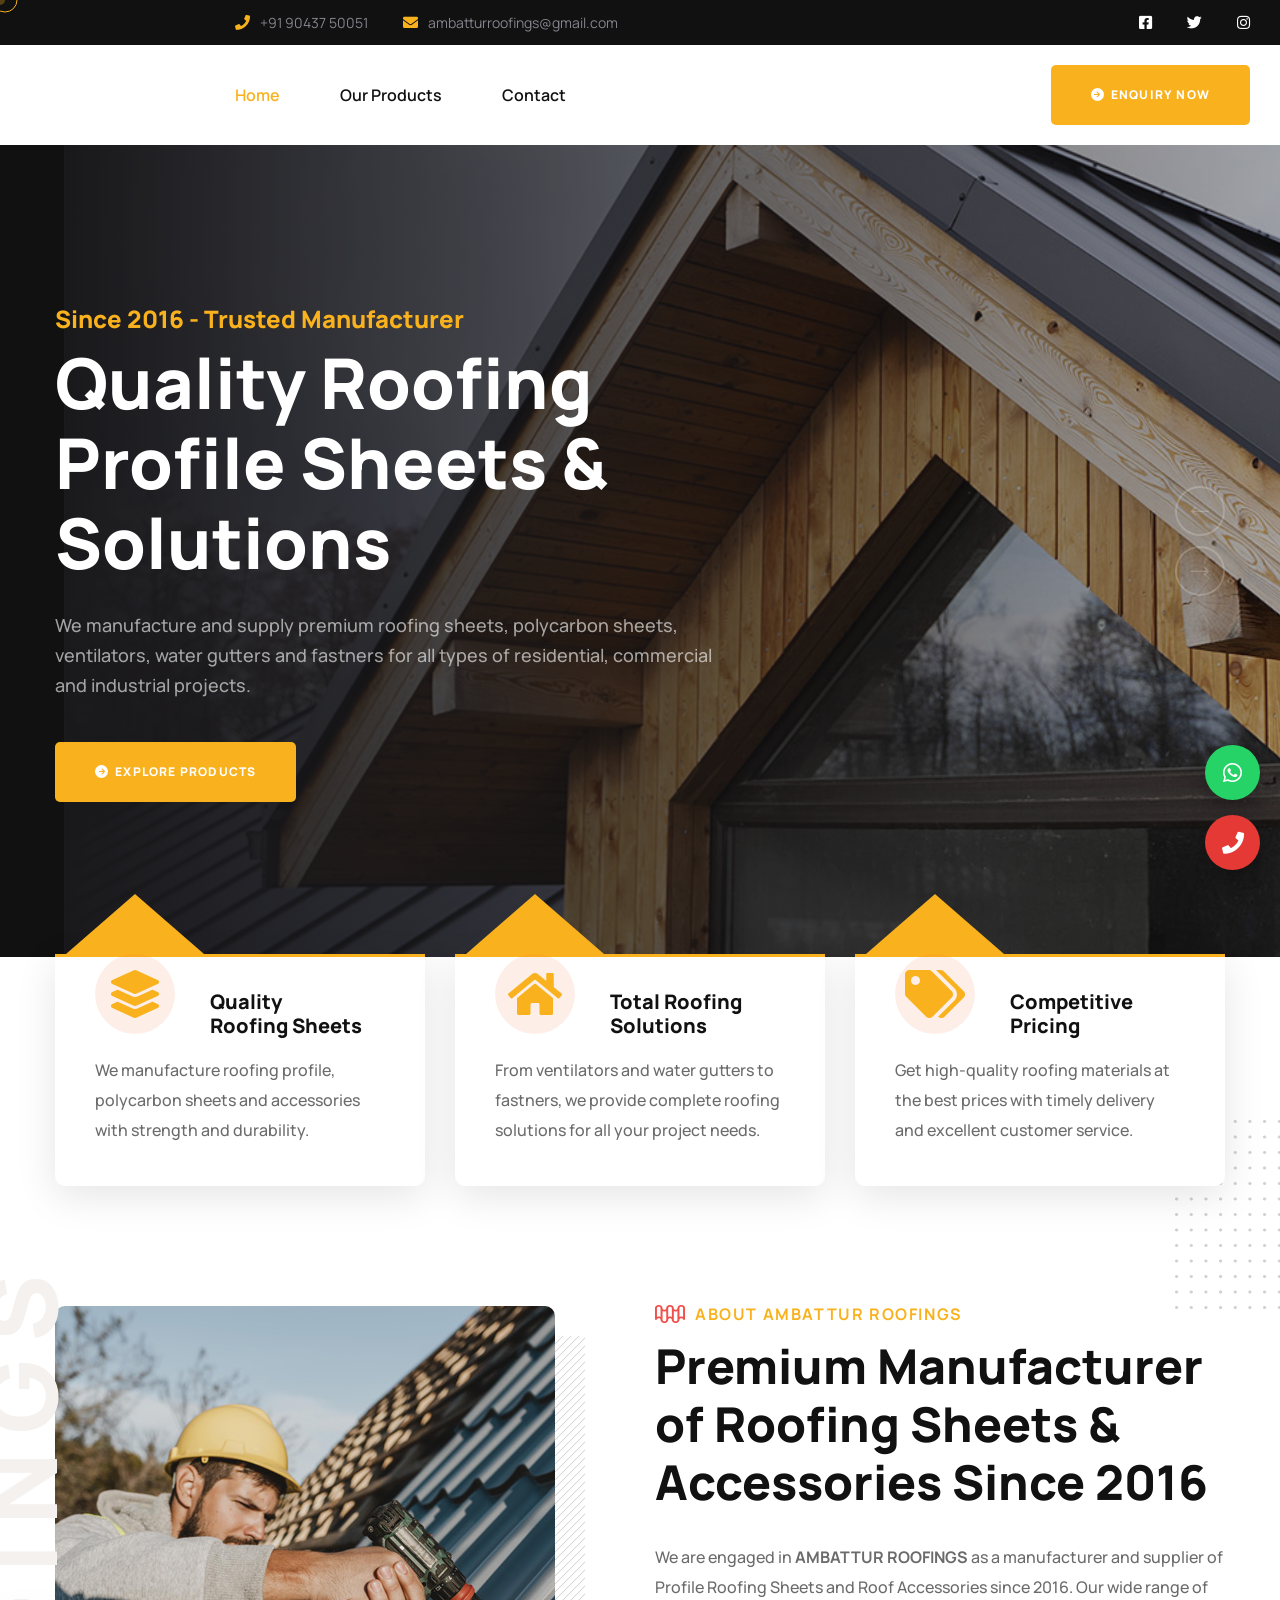
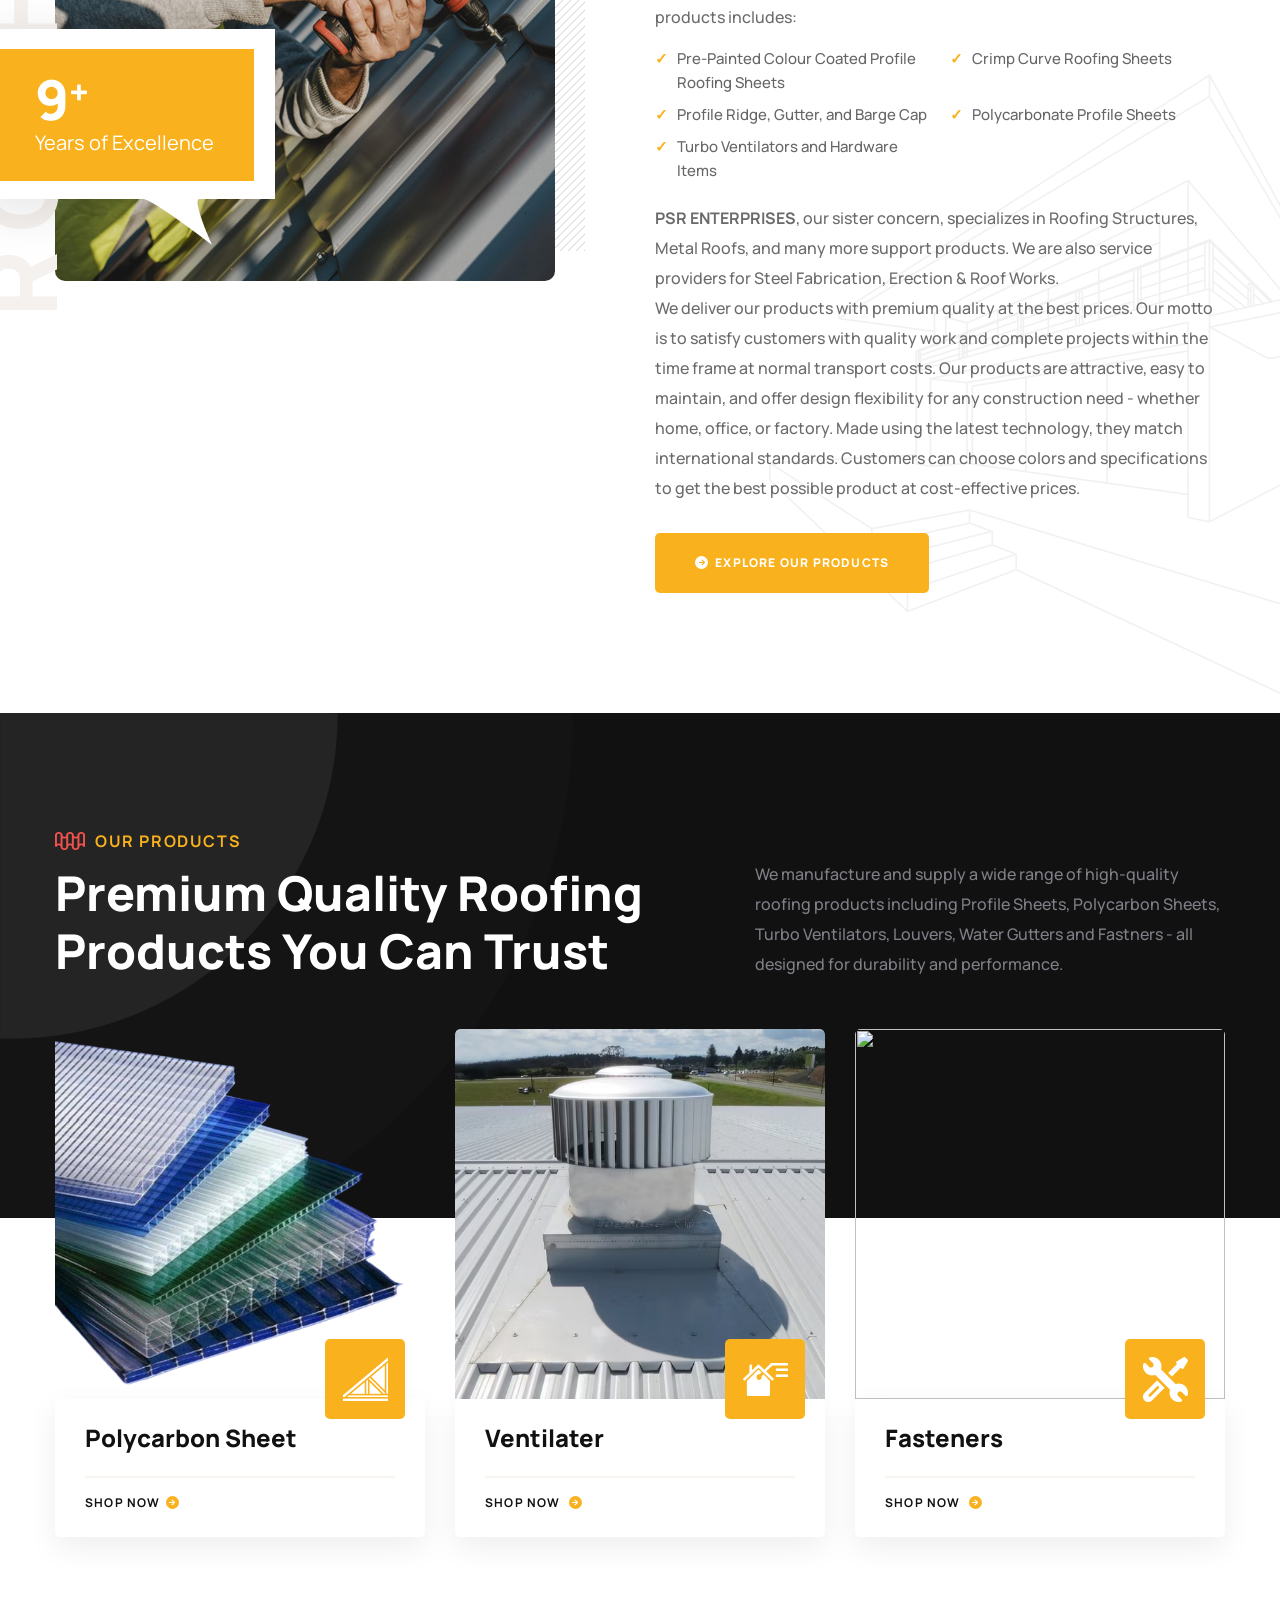
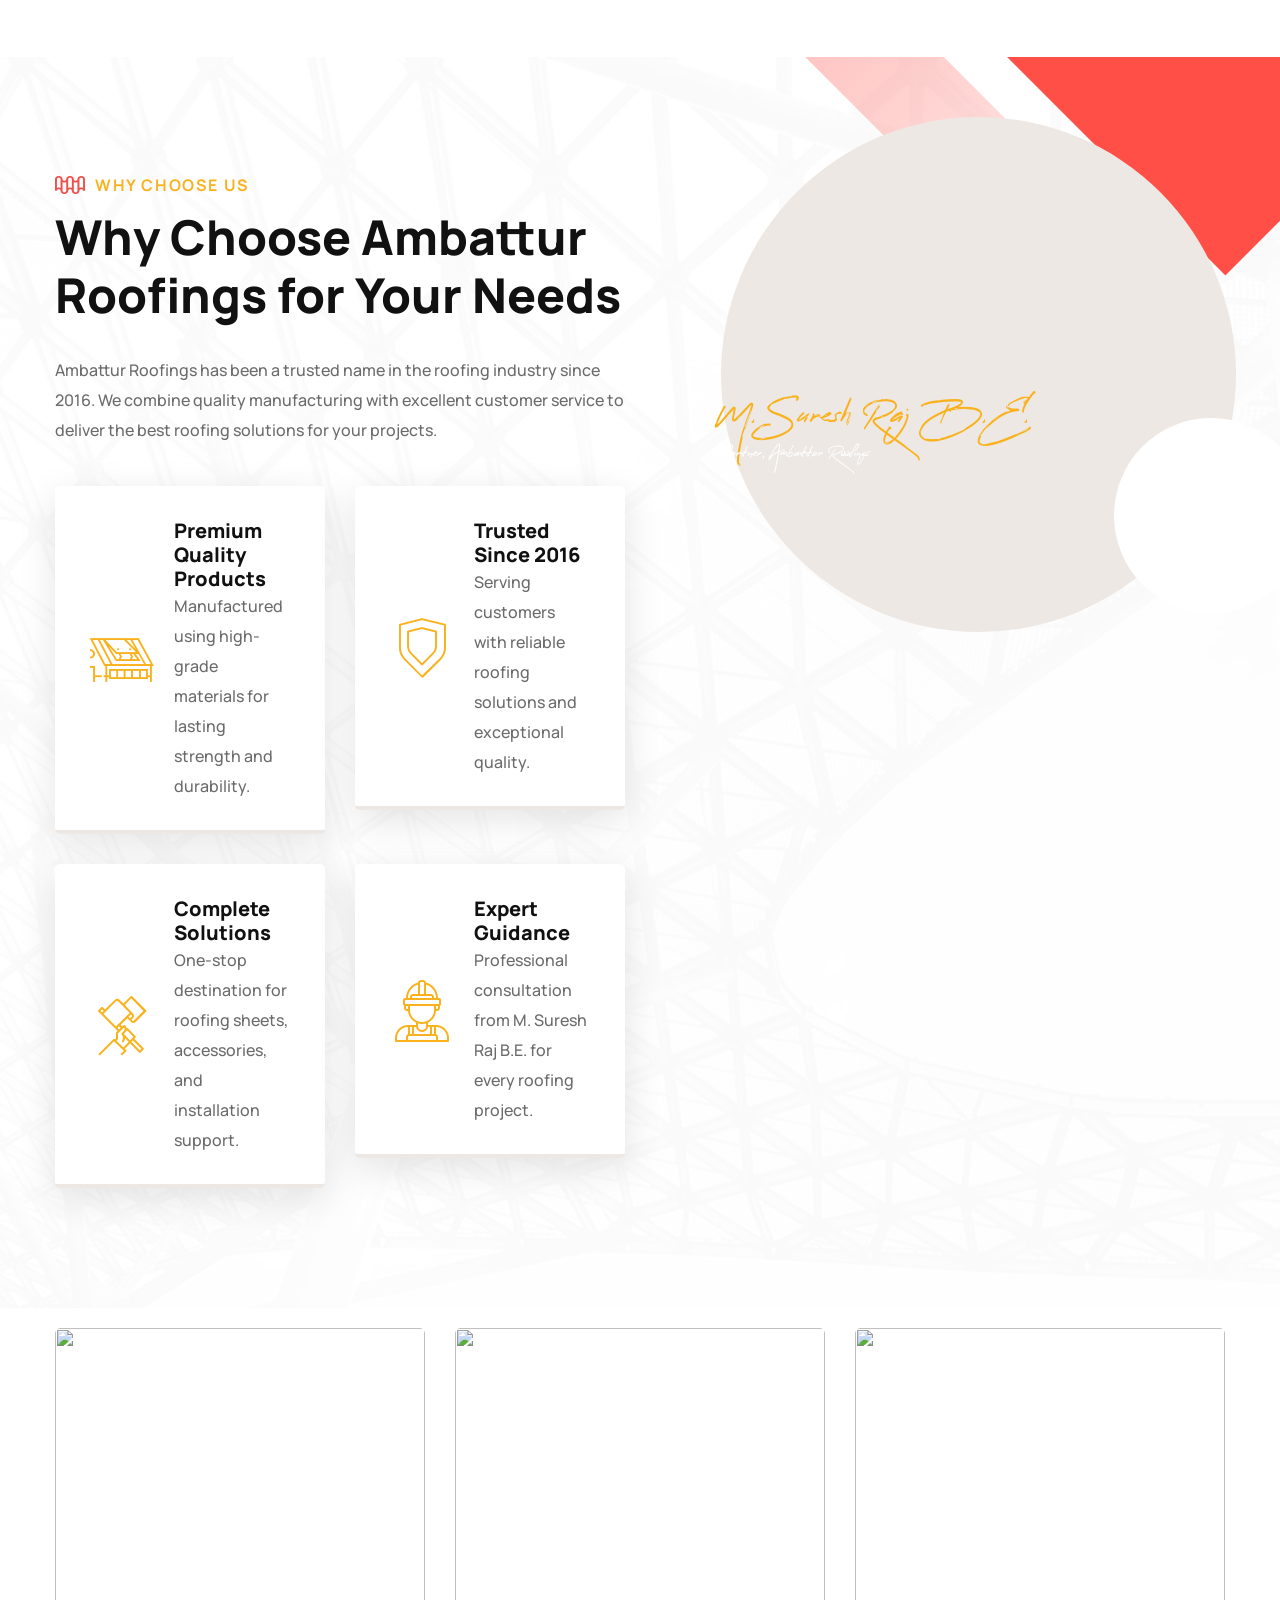
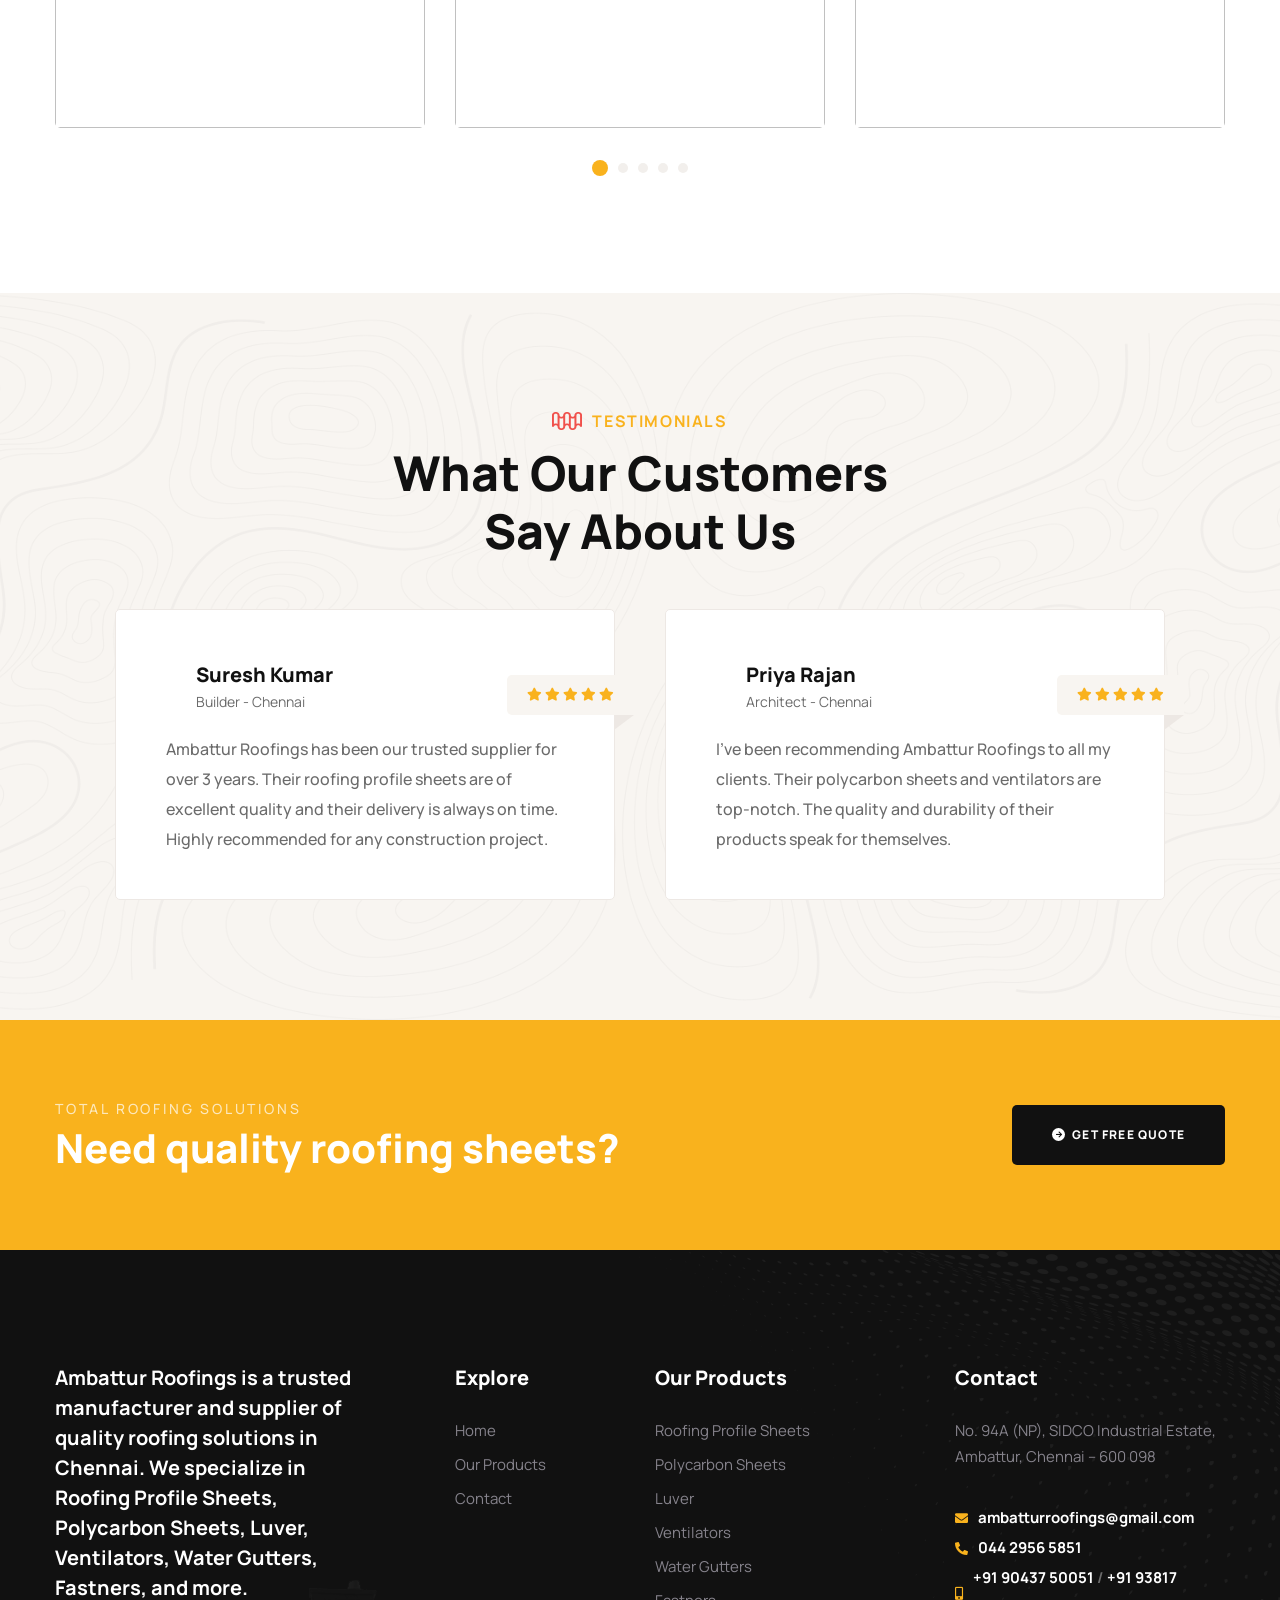
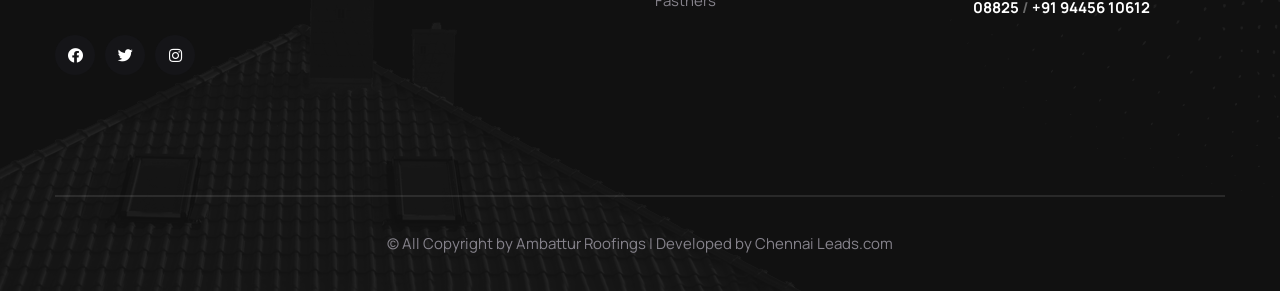
==== commit c5a41011: "Update index.html" ====
--- a/index.html
+++ b/index.html
@@ -18,8 +18,7 @@
     <!-- fonts -->
     <link rel="preconnect" href="https://fonts.googleapis.com/" />
     <link rel="preconnect" href="https://fonts.gstatic.com/" crossorigin />
-    <link href="https://fonts.googleapis.com/css2?family=Manrope:wght@200;300;400;500;600;700;800&amp;display=swap" rel="stylesheet" />
-
+<link href="https://fonts.googleapis.com/css2?family=Manrope:wght@200;300;400;500;600;700;800&family=Poppins:wght@100;200;300;400;500;600;700;800;900&display=swap" rel="stylesheet">
     <link rel="stylesheet" href="assets/vendors/bootstrap/css/bootstrap.min.css" />
     <link rel="stylesheet" href="assets/vendors/animate/animate.min.css" />
     <link rel="stylesheet" href="assets/vendors/animate/custom-animate.css" />
@@ -42,11 +41,110 @@
     <link rel="stylesheet" href="assets/vendors/timepicker/timePicker.css" />
 
     <!-- template styles -->
-    <link rel="stylesheet" href="assets/css/roofsie.css" />
+    <link rel="stylesheet" href="assets/css/roofsie.css?v=2" />
     <link rel="stylesheet" href="assets/css/roofsie-responsive.css" />
 </head>
 
 <style>
+          /* Optional: Add hover effects to icons */
+.feature-one__icon i {
+    font-size: 48px;
+    color:  #F9B21D;
+    transition: all 0.3s ease;
+}
+
+.feature-one__single:hover .feature-one__icon i {
+    transform: scale(1.1) rotate(-5deg);
+    color: #1a1a2e;
+}
+
+/* Alternative: Circular background for icons */
+.feature-one__icon {
+    width: 80px;
+    height: 80px;
+    background: rgba(241, 90, 36, 0.1);
+    border-radius: 50%;
+    display: flex;
+    align-items: center;
+    justify-content: center;
+    transition: all 0.3s ease;
+}
+
+.feature-one__single:hover .feature-one__icon {
+    background:  #F9B21D;
+}
+
+.feature-one__single:hover .feature-one__icon i {
+    color: #ffffff;
+}
+/* Responsive alignment fixes */
+@media (max-width: 1199px) {
+    .about-one__left {
+        margin-bottom: 40px;
+    }
+}
+
+@media (max-width: 991px) {
+    .about-one__points-left {
+        margin-top: 30px;
+    }
+}
+
+@media (max-width: 767px) {
+    .about-one__points-left li {
+        flex-wrap: wrap;
+    }
+    
+    .about-one__points-left .text-box-two {
+        flex: 0 0 100%;
+        padding-left: 60px;
+    }
+    
+    .about-one__product-list ul {
+        padding-left: 20px;
+    }
+    
+    .about-one__product-list ul li {
+        margin-bottom: 8px;
+        font-size: 14px;
+    }
+}
+
+/* Optional: Product list styling */
+.about-one__product-list {
+    margin: 15px 0 20px;
+}
+
+.about-one__product-list ul {
+    list-style: none;
+    padding: 0;
+    display: grid;
+    grid-template-columns: 1fr 1fr;
+    gap: 8px 20px;
+}
+
+.about-one__product-list ul li {
+    position: relative;
+    padding-left: 22px;
+    font-size: 15px;
+    color: #666;
+    line-height: 1.6;
+}
+
+.about-one__product-list ul li::before {
+    content: "✓";
+    position: absolute;
+    left: 0;
+    color:  #F9B21D;
+    font-weight: bold;
+}
+
+@media (max-width: 576px) {
+    .about-one__product-list ul {
+        grid-template-columns: 1fr;
+    }
+}
+
     .floating-contact {
   position: fixed;
   right: 20px;
@@ -120,12 +218,12 @@
 <div class="floating-contact">
 
   <!-- WhatsApp -->
-  <a href="https://wa.me/919445610612" target="_blank" class="contact-btn whatsapp">
+  <a href="https://wa.me/919043750051" target="_blank" class="contact-btn whatsapp">
     <i class="fab fa-whatsapp"></i>
   </a>
 
   <!-- Call -->
-  <a href="tel:+919381708825" class="contact-btn call">
+  <a href="tel:+919043750051" class="contact-btn call">
     <i class="fas fa-phone"></i>
   </a>
 
@@ -137,9 +235,10 @@
 
     <div class="page-wrapper">
         <header class="main-header clearfix">
-            <div class="main-header__logo">
-                <a href="index.html"><img src="assets/images/logo.png" alt="" style="height: 180px;"></a>
-            </div>
+            <!-- <div class="main-header__logo">
+                <a href="index.html"><img src="assets/images/logo1.png" alt="" style="height: 100px;
+                "></a>
+            </div> -->
             <div class="main-header__top">
                 <div class="main-header__top-inner">
                     <div class="main-header__top-address">
@@ -149,7 +248,7 @@
                                     <span class="fa fa-phone"></span>
                                 </i>
                                 <div class="text">
-                                    <p>044 2956 5851</p>
+                                    <p>+91 90437 50051</p>
                                 </div>
                             </li>
                             <li>
@@ -187,6 +286,10 @@
                         <div class="main-menu__left">
                             <div class="main-menu__main-menu-box">
                                 <a href="#" class="mobile-nav__toggler"><i class="fa fa-bars"></i></a>
+                                 <div class="main-header__logo">
+                <a href="index.html"><img src="assets/images/logo1.png" alt="" style="height: 100px;
+                "></a>
+            </div>
                                 <ul class="main-menu__list">
                                     <li class="">
                                         <a href="index.html">Home </a>
@@ -212,9 +315,9 @@
                                     <a href="tel:+04429565851">+044 2956 5851</a>
                                 </div>
                             </div>
-                            <div class="main-menu__search-box">
+                            <!-- <div class="main-menu__search-box">
                                 <a href="#" class="main-menu__search search-toggler icon-magnifying-glass"></a>
-                            </div>
+                            </div> -->
                             <div class="main-menu__btn-box">
                                 <a href="contact.html" class="thm-btn main-menu__btn">
                                      <i class="fa fa-arrow-right"></i> Enquiry Now</a>
@@ -256,7 +359,7 @@
                     <div class="row">
                         <div class="col-xl-7 col-lg-8">
                             <div class="main-slider__content">
-                                <p class="main-slider__sub-title">Since 2000 - Trusted Manufacturer</p>
+                                <p class="main-slider__sub-title">Since 2016 - Trusted Manufacturer</p>
                                 <h2 class="main-slider__title">Quality Roofing Profile Sheets & Solutions</h2>
                                 <p class="main-slider__text">We manufacture and supply premium roofing sheets, polycarbon sheets, ventilators, water gutters and fastners for all types of residential, commercial and industrial projects.</p>
                                 <div class="main-slider__btn-box">
@@ -326,7 +429,7 @@
 </section>
 <!--Main Slider End-->
         <!--Feature One Start-->
-      <section class="feature-one">
+   <section class="feature-one">
     <div class="container">
         <div class="feature-one__inner">
             <div class="feature-one__dot">
@@ -338,25 +441,28 @@
                     <div class="feature-one__single">
                         <div class="feature-one__top">
                             <div class="feature-one__icon">
-                                <span class="icon-roof-5"></span>
+                                <!-- Icon for Quality Roofing Sheets -->
+                                <i class="fas fa-layer-group"></i>
                             </div>
                             <div class="feature-one__title-box">
-                                <h3 class="feature-one__title"><a href="#">Quality <br> Roofing Sheets</a></h3>
+                                <h3 class="feature-one__title">
+                                    <a href="#">Quality <br> Roofing Sheets</a></h3>
                             </div>
                         </div>
                         <div class="feature-one__single-inner">
-                            <p class="feature-one__text">We manufacture roofing profile, 
-                                polycarbon sheets and accessories with strength and durability.</p>
+                            <p class="feature-one__text">We manufacture roofing profile, polycarbon sheets and accessories with strength and durability.</p>
                         </div>
                     </div>
                 </div>
                 <!--Feature One Single End-->
+                
                 <!--Feature One Single Start-->
                 <div class="col-xl-4 col-lg-4 wow fadeInUp" data-wow-delay="200ms">
                     <div class="feature-one__single">
                         <div class="feature-one__top">
                             <div class="feature-one__icon">
-                                <span class="icon-construction-worker"></span>
+                                <!-- Icon for Total Roofing Solutions -->
+                                <i class="fas fa-home"></i>
                             </div>
                             <div class="feature-one__title-box">
                                 <h3 class="feature-one__title"><a href="#">Total Roofing <br> Solutions</a></h3>
@@ -368,12 +474,14 @@
                     </div>
                 </div>
                 <!--Feature One Single End-->
+                
                 <!--Feature One Single Start-->
                 <div class="col-xl-4 col-lg-4 wow fadeInUp" data-wow-delay="300ms">
                     <div class="feature-one__single">
                         <div class="feature-one__top">
                             <div class="feature-one__icon">
-                                <span class="icon-online-registration"></span>
+                                <!-- Icon for Competitive Pricing -->
+                                <i class="fas fa-tags"></i>
                             </div>
                             <div class="feature-one__title-box">
                                 <h3 class="feature-one__title"><a href="#">Competitive <br> Pricing</a></h3>
@@ -391,14 +499,14 @@
 </section>
         <!--Feature One End-->
 
-      <!--About One Start-->
 <section class="about-one">
     <div class="about-one__shape float-bob-x">
         <img src="assets/images/shapes/about-one-shape.png" alt="">
     </div>
     <div class="container">
         <div class="row">
-            <div class="col-xl-6">
+            <!-- Left Column - Image & Points -->
+            <div class="col-xl-6 col-lg-12">
                 <div class="about-one__left">
                     <div class="about-one__img-box wow slideInLeft" data-wow-delay="100ms" data-wow-duration="2500ms">
                         <div class="about-one__img">
@@ -414,7 +522,7 @@
                                 </div>
                                 <div class="about-one__satisfied-content">
                                     <div class="about-one__satisfied-count-box">
-                                        <h3 class="odometer" data-count="8">00</h3>
+                                        <h3 class="odometer" data-count="9">00</h3>
                                         <span class="about-one__satisfied-percent">+</span>
                                     </div>
                                     <p class="about-one__satisfied-text">Years of Excellence</p>
@@ -423,9 +531,13 @@
                         </div>
                         <div class="about-one__big-text">Roofings</div>
                     </div>
-                </div>
-            </div>
-            <div class="col-xl-6">
+                    
+                   
+                </div>
+            </div>
+            
+            <!-- Right Column - Content -->
+            <div class="col-xl-6 col-lg-12">
                 <div class="about-one__right">
                     <div class="section-title text-left">
                         <div class="section-sub-title-box">
@@ -434,44 +546,39 @@
                                 <img src="assets/images/shapes/section-title-shape-1.png" alt="">
                             </div>
                         </div>
-                        <h2 class="section-title__title">Leading Manufacturer of Quality Roofing Solutions</h2>
-                    </div>
-                    <p class="about-one__text">Established as a Partnership firm in the year 2016, we "Ambattur Roofings" are a leading Manufacturer of a wide range of Profile Sheets, Roofing Sheets, Turbo Ventilators, Louvers and supply Fastners. Based in Chennai, we are committed to delivering superior quality products for residential, commercial and industrial projects.</p>
-                    <ul class="list-unstyled about-one__points">
-                        <li>
-                            <div class="icon-box">
-                                <div class="icon">
-                                    <span class="icon-confirmation"></span>
-                                </div>
-                                <div class="text-box">
-                                    <p>Premium Quality Products</p>
-                                </div>
-                            </div>
-                            <div class="text-box-two">
-                                <p>Manufacturing high-quality roofing sheets, polycarbon sheets and accessories.</p>
-                            </div>
-                        </li>
-                        <li>
-                            <div class="icon-box">
-                                <div class="icon">
-                                    <span class="icon-confirmation"></span>
-                                </div>
-                                <div class="text-box">
-                                    <p>Complete Roofing Solutions</p>
-                                </div>
-                            </div>
-                            <div class="text-box-two">
-                                <p>From ventilators and louvers to water gutters and fastners - we have it all.</p>
-                            </div>
-                        </li>
-                    </ul>
-                    <a href="products.html" class="thm-btn about-one__btn"> <i class="fa fa-arrow-right"></i> Explore Products</a>
+                        <h2 class="section-title__title">Premium Manufacturer of Roofing Sheets & Accessories Since 2016</h2>
+                    </div>
+                    
+                    <p class="about-one__text">
+                        We are engaged in <strong>AMBATTUR ROOFINGS</strong> as a manufacturer and supplier of Profile Roofing Sheets and Roof Accessories since 2016. Our wide range of products includes:
+                    </p>
+                    
+                    <div class="about-one__product-list">
+                        <ul>
+                            <li>Pre-Painted Colour Coated Profile Roofing Sheets</li>
+                            <li>Crimp Curve Roofing Sheets</li>
+                            <li>Profile Ridge, Gutter, and Barge Cap</li>
+                            <li>Polycarbonate Profile Sheets</li>
+                            <li>Turbo Ventilators and Hardware Items</li>
+                        </ul>
+                    </div>
+                    
+                    <p class="about-one__text">
+                        <strong>PSR ENTERPRISES</strong>, our sister concern, specializes in Roofing Structures, Metal Roofs, and many more support products. We are also service providers for Steel Fabrication, Erection &amp; Roof Works.
+                    </p>
+                    
+                    <p class="about-one__text">
+                        We deliver our products with premium quality at the best prices. Our motto is to satisfy customers with quality work and complete projects within the time frame at normal transport costs. Our products are attractive, easy to maintain, and offer design flexibility for any construction need - whether home, office, or factory. Made using the latest technology, they match international standards. Customers can choose colors and specifications to get the best possible product at cost-effective prices.
+                    </p>
+                    
+                    <a href="products.html" class="thm-btn about-one__btn" style="margin-top:30px;"> 
+                        <i class="fa fa-arrow-right"></i> Explore Our Products
+                    </a>
                 </div>
             </div>
         </div>
     </div>
 </section>
-<!--About One End-->
 
         <!--Services One Start-->
         <section class="services-one">
@@ -549,7 +656,7 @@
                            <div class="col-xl-4 col-lg-4 col-md-6 wow fadeInUp" data-wow-delay="600ms">
                         <div class="services-one__single">
                             <div class="services-one__img">
-                                <img src="assets/images/product6.webp" alt="">
+                                <img src="assets/images/33.jpeg" alt="" style="height: 370px;">
                             </div>
                             <div class="services-one__content">
                                 <div class="services-one__icon">
@@ -593,48 +700,55 @@
                     </div>
                     <p class="why-choose-one__text">Ambattur Roofings has been a trusted name in the roofing industry since 2016. We combine quality manufacturing with excellent customer service to deliver the best roofing solutions for your projects.</p>
                     <div class="why-choose-one__points-box">
-                        <div class="row">
-                            <div class="col-xl-6 col-lg-6 col-md-6">
-                                <div class="why-choose-one__points-single">
-                                    <div class="why-choose-one__points-icon">
-                                        <span class="icon-roof-2"></span>
-                                    </div>
-                                    <div class="why-choose-one__points-title-box">
-                                        <h4 class="why-choose-one__points-title">Premium <br> Quality Products</h4>
-                                    </div>
-                                </div>
-                            </div>
-                            <div class="col-xl-6 col-lg-6 col-md-6">
-                                <div class="why-choose-one__points-single">
-                                    <div class="why-choose-one__points-icon">
-                                        <span class="icon-shield"></span>
-                                    </div>
-                                    <div class="why-choose-one__points-title-box">
-                                        <h4 class="why-choose-one__points-title">Trusted <br> Since 2016</h4>
-                                    </div>
-                                </div>
-                            </div>
-                            <div class="col-xl-6 col-lg-6 col-md-6">
-                                <div class="why-choose-one__points-single">
-                                    <div class="why-choose-one__points-icon">
-                                        <span class="icon-mission"></span>
-                                    </div>
-                                    <div class="why-choose-one__points-title-box">
-                                        <h4 class="why-choose-one__points-title">Complete <br> Solutions</h4>
-                                    </div>
-                                </div>
-                            </div>
-                            <div class="col-xl-6 col-lg-6 col-md-6">
-                                <div class="why-choose-one__points-single">
-                                    <div class="why-choose-one__points-icon">
-                                        <span class="icon-construction-worker"></span>
-                                    </div>
-                                    <div class="why-choose-one__points-title-box">
-                                        <h4 class="why-choose-one__points-title">Expert <br> Guidance</h4>
-                                    </div>
-                                </div>
-                            </div>
-                        </div>
+                       <div class="row">
+    <div class="col-xl-6 col-lg-6 col-md-6">
+        <div class="why-choose-one__points-single">
+            <div class="why-choose-one__points-icon">
+                <span class="icon-roof-2"></span>
+            </div>
+            <div class="why-choose-one__points-title-box">
+                <h4 class="why-choose-one__points-title">Premium <br> Quality Products</h4>
+                <p>Manufactured using high-grade materials for lasting strength and durability.</p>
+            </div>
+        </div>
+    </div>
+
+    <div class="col-xl-6 col-lg-6 col-md-6">
+        <div class="why-choose-one__points-single">
+            <div class="why-choose-one__points-icon">
+                <span class="icon-shield"></span>
+            </div>
+            <div class="why-choose-one__points-title-box">
+                <h4 class="why-choose-one__points-title">Trusted <br> Since 2016</h4>
+                <p>Serving customers with reliable roofing solutions and exceptional quality.</p>
+            </div>
+        </div>
+    </div>
+
+    <div class="col-xl-6 col-lg-6 col-md-6">
+        <div class="why-choose-one__points-single">
+            <div class="why-choose-one__points-icon">
+                <span class="icon-mission"></span>
+            </div>
+            <div class="why-choose-one__points-title-box">
+                <h4 class="why-choose-one__points-title">Complete <br> Solutions</h4>
+                <p>One-stop destination for roofing sheets, accessories, and installation support.</p>
+            </div>
+        </div>
+    </div>
+
+    <div class="col-xl-6 col-lg-6 col-md-6">
+        <div class="why-choose-one__points-single">
+            <div class="why-choose-one__points-icon">
+                <span class="icon-construction-worker"></span>
+            </div>
+            <div class="why-choose-one__points-title-box">
+                <h4 class="why-choose-one__points-title">Expert <br> Guidance</h4>
+                <p>Professional consultation from M. Suresh Raj B.E. for every roofing project.</p>
+            </div>
+        </div>
+    </div>
+</div>
                     </div>
                 </div>
             </div>
@@ -642,13 +756,14 @@
                 <div class="why-choose-one__right">
                     <div class="why-choose-one__img-box">
                         <div class="why-choose-one__img wow slideInRight" data-wow-delay="100ms" data-wow-duration="2500ms">
-                            <img src="assets/images/why.png" alt="Ambattur Roofings - Quality Roofing Solutions">
+                            <img src="assets/images/11.jpeg" alt="Ambattur Roofings - Quality Roofing Solutions">
                         </div>
                         <div class="why-choose-one__shape-1"></div>
                         <div class="why-choose-one__shape-2"></div>
-                        <div class="why-choose-one__author-sign">
+                        <div class="why-choose-one__author-sign" >
                             <p>M. Suresh Raj B.E.</p>
-                            <p style="font-size: 12px; color: #fff;">Partner, Ambattur Roofings</p>
+                            <p style="font-size: 12px; color: #fff;">
+                                Partner, Ambattur Roofings</p>
                         </div>
                     </div>
                 </div>
@@ -659,7 +774,202 @@
 <!--Why Choose One End-->
 
      
-
+<section class="gallery-carousel-page" style="padding-top: 20px;">
+            <div class="container">
+                 <!-- <div class="section-title text-center">
+            <div class="section-sub-title-box">
+                <p class="section-sub-title">Testimonials</p>
+                <div class="section-title-shape-1">
+                    <img src="assets/images/shapes/section-title-shape-1.png" alt="">
+                </div>
+            </div>
+            <h2 class="section-title__title">Our Products</h2>
+        </div> -->
+                <div class="gallery-carousel thm-owl__carousel owl-theme owl-carousel carousel-dot-style" data-owl-options='{
+                    "items": 3,
+                    "margin": 30,
+                    "smartSpeed": 700,
+                    "loop":true,
+                    "autoplay": 6000,
+                    "nav":false,
+                    "dots":true,
+                    "navText": ["<span class=\"fa fa-angle-left\"></span>","<span class=\"fa fa-angle-right\"></span>"],
+                    "responsive":{
+                        "0":{
+                            "items":1
+                        },
+                        "768":{
+                            "items":2
+                        },
+                        "992":{
+                            "items": 3
+                        }
+                    }
+                }'>
+                    <!--Gallery Page Single Start-->
+                    <div class="item">
+                        <div class="gallery-page__single">
+                            <div class="gallery-page__img">
+                                <img src="assets/images/1.jpeg" alt="" style="height: 400px;" style="object-fit: cover;">
+                                <div class="gallery-page__icon">
+                                    <a class="img-popup" href="assets/images/1.jpeg"><span
+                                            class="fas fa-plus"></span></a>
+                                </div>
+                            </div>
+                        </div>
+                    </div>
+                   
+<div class="item">
+                        <div class="gallery-page__single">
+                            <div class="gallery-page__img">
+                                <img src="assets/images/2.jpeg" alt="" style="height: 400px;" style="object-fit: cover;">
+                                <div class="gallery-page__icon">
+                                    <a class="img-popup" href="assets/images/2.jpeg"><span
+                                            class="fas fa-plus"></span></a>
+                                </div>
+                            </div>
+                        </div>
+                    </div>
+                    <div class="item">
+                        <div class="gallery-page__single">
+                            <div class="gallery-page__img">
+                                <img src="assets/images/3.jpeg" alt="" style="height: 400px;" style="object-fit: cover;">
+                                <div class="gallery-page__icon">
+                                    <a class="img-popup" href="assets/images/3.jpeg"><span
+                                            class="fas fa-plus"></span></a>
+                                </div>
+                            </div>
+                        </div>
+                    </div>
+                    <div class="item">
+                        <div class="gallery-page__single">
+                            <div class="gallery-page__img">
+                                <img src="assets/images/4.jpeg" alt="" style="height: 400px;" style="object-fit: cover;">
+                                <div class="gallery-page__icon">
+                                    <a class="img-popup" href="assets/images/4.jpeg"><span
+                                            class="fas fa-plus"></span></a>
+                                </div>
+                            </div>
+                        </div>
+                    </div>
+                    <div class="item">
+                        <div class="gallery-page__single">
+                            <div class="gallery-page__img">
+                                <img src="assets/images/5.jpeg" alt="" style="height: 400px;" style="object-fit: cover;">
+                                <div class="gallery-page__icon">
+                                    <a class="img-popup" href="assets/images/5.jpeg"><span
+                                            class="fas fa-plus"></span></a>
+                                </div>
+                            </div>
+                        </div>
+                    </div>
+                    <div class="item">
+                        <div class="gallery-page__single">
+                            <div class="gallery-page__img">
+                                <img src="assets/images/6.jpeg" alt="" style="height: 400px;" style="object-fit: cover;">
+                                <div class="gallery-page__icon">
+                                    <a class="img-popup" href="assets/images/6.jpeg"><span
+                                            class="fas fa-plus"></span></a>
+                                </div>
+                            </div>
+                        </div>
+                    </div>
+                    <div class="item">
+                        <div class="gallery-page__single">
+                            <div class="gallery-page__img">
+                                <img src="assets/images/19.jpeg" alt="" style="height: 400px;" style="object-fit: cover;">
+                                <div class="gallery-page__icon">
+                                    <a class="img-popup" href="assets/images/19.jpeg"><span
+                                            class="fas fa-plus"></span></a>
+                                </div>
+                            </div>
+                        </div>
+                    </div>
+                    <div class="item">
+                        <div class="gallery-page__single">
+                            <div class="gallery-page__img">
+                                <img src="assets/images/7.jpeg" alt="" style="height: 400px;" style="object-fit: cover;">
+                                <div class="gallery-page__icon">
+                                    <a class="img-popup" href="assets/images/7.jpeg"><span
+                                            class="fas fa-plus"></span></a>
+                                </div>
+                            </div>
+                        </div>
+                    </div>
+                    <div class="item">
+                        <div class="gallery-page__single">
+                            <div class="gallery-page__img">
+                                <img src="assets/images/8.jpeg" alt="" style="height: 400px;" style="object-fit: cover;">
+                                <div class="gallery-page__icon">
+                                    <a class="img-popup" href="assets/images/8.jpeg"><span
+                                            class="fas fa-plus"></span></a>
+                                </div>
+                            </div>
+                        </div>
+                    </div>
+                    <div class="item">
+                        <div class="gallery-page__single">
+                            <div class="gallery-page__img">
+                                <img src="assets/images/9.jpeg" alt="" style="height: 400px;" style="object-fit: cover;">
+                                <div class="gallery-page__icon">
+                                    <a class="img-popup" href="assets/images/9.jpeg"><span
+                                            class="fas fa-plus"></span></a>
+                                </div>
+                            </div>
+                        </div>
+                    </div>
+                    <div class="item">
+                        <div class="gallery-page__single">
+                            <div class="gallery-page__img">
+                                <img src="assets/images/11.jpeg" alt="" style="height: 400px;" style="object-fit: cover;">
+                                <div class="gallery-page__icon">
+                                    <a class="img-popup" href="assets/images/11.jpeg"><span
+                                            class="fas fa-plus"></span></a>
+                                </div>
+                            </div>
+                        </div>
+                    </div>
+                 
+                 
+   <div class="item">
+                        <div class="gallery-page__single">
+                            <div class="gallery-page__img">
+                                <img src="assets/images/30.jpeg" alt="" style="height: 400px;" style="object-fit: cover;">
+                                <div class="gallery-page__icon">
+                                    <a class="img-popup" href="assets/images/30.jpeg"><span
+                                            class="fas fa-plus"></span></a>
+                                </div>
+                            </div>
+                        </div>
+                    </div>
+                       <div class="item">
+                        <div class="gallery-page__single">
+                            <div class="gallery-page__img">
+                                <img src="assets/images/31.jpeg" alt="" style="height: 400px;" style="object-fit: cover;">
+                                <div class="gallery-page__icon">
+                                    <a class="img-popup" href="assets/images/31.jpeg"><span
+                                            class="fas fa-plus"></span></a>
+                                </div>
+                            </div>
+                        </div>
+                    </div>
+                       <div class="item">
+                        <div class="gallery-page__single">
+                            <div class="gallery-page__img">
+                                <img src="assets/images/32.jpeg" alt="" style="height: 400px;" style="object-fit: cover;">
+                                <div class="gallery-page__icon">
+                                    <a class="img-popup" href="assets/images/32.jpeg"><span
+                                            class="fas fa-plus"></span></a>
+                                </div>
+                            </div>
+                        </div>
+                    </div>
+                    <!--Gallery Page Single End-->
+                </div>
+
+                
+            </div>
+        </section>
     
 
       
@@ -828,8 +1138,7 @@
 </section>
 <!--CTA One End-->
 
-        <!--Site Footer Start-->
-        <footer class="site-footer">
+          <footer class="site-footer">
             <div class="site-footer-img-1">
                 <img src="assets/images/resources/site-footer-img-1.png" alt="">
             </div>
@@ -842,57 +1151,49 @@
                         <div class="col-xl-4 col-lg-6 col-md-6 wow fadeInUp" data-wow-delay="100ms">
                             <div class="footer-widget__column footer-widget__about">
                                 <div class="footer-widget__about-text-box">
-                                    <p class="footer-widget__about-text">
-                                       Ambattur Roofings is a leading manufacturer and supplier
-                                        of roofing solutions in Chennai. </p>
+                                    <p class="footer-widget__about-text">Ambattur Roofings is a trusted manufacturer and supplier of quality roofing solutions in Chennai. We specialize in Roofing Profile Sheets, Polycarbon Sheets, Luver, Ventilators, Water Gutters, Fastners, and more.</p>
                                 </div>
                                 <div class="site-footer__social">
+                                    <a href="https://www.facebook.com/p/Ambattur-roofings-100064736689060/" target="_blank"><i class="fab fa-facebook"></i></a>
                                     <a href="#"><i class="fab fa-twitter"></i></a>
-                                    <a href="https://www.facebook.com/p/Ambattur-roofings-100064736689060/" target="_blank"><i class="fab fa-facebook"></i></a>
-                                    
                                     <a href="#"><i class="fab fa-instagram"></i></a>
                                 </div>
                             </div>
                         </div>
                         <div class="col-xl-2 col-lg-6 col-md-6 wow fadeInUp" data-wow-delay="200ms">
                             <div class="footer-widget__column footer-widget__explore clearfix">
-                                <h3 class="footer-widget__title">Quick Links</h3>
+                                <h3 class="footer-widget__title">Explore</h3>
                                 <ul class="footer-widget__explore-list list-unstyled clearfix">
                                     <li><a href="index.html">Home</a></li>
                                     <li><a href="products.html">Our Products</a></li>
-                                    <li><a href="contact.html">Contact Us</a></li>
-                                    
+                                    <li><a href="contact.html">Contact</a></li>
                                 </ul>
                             </div>
                         </div>
                         <div class="col-xl-3 col-lg-6 col-md-6 wow fadeInUp" data-wow-delay="300ms">
-                          <div class="footer-widget__column footer-widget__explore clearfix">
+                            <div class="footer-widget__column footer-widget__newsletter clearfix">
                                 <h3 class="footer-widget__title">Our Products</h3>
                                 <ul class="footer-widget__explore-list list-unstyled clearfix">
-                                    <li><a href="products.html">Roofing Profile Sheet</a></li>
-                                    <li><a href="products.html">Polycarbon Sheet</a></li>
-                                    <li><a href="products.html">Luver</a></li>
-                                     <li><a href="products.html">Ventilater</a></li>
-                                    <li><a href="products.html">Water Gutter</a></li>
-                                    <li><a href="products.html">Fastners</a></li>
-                                    
+                                    <li><a href="#">Roofing Profile Sheets</a></li>
+                                    <li><a href="#">Polycarbon Sheets</a></li>
+                                    <li><a href="#">Luver</a></li>
+                                    <li><a href="#">Ventilators</a></li>
+                                    <li><a href="#">Water Gutters</a></li>
+                                    <li><a href="#">Fastners</a></li>
                                 </ul>
-                            </div>   
+                            </div>
                         </div>
                         <div class="col-xl-3 col-lg-6 col-md-6 wow fadeInUp" data-wow-delay="400ms">
                             <div class="footer-widget__column footer-widget__contact">
                                 <h3 class="footer-widget__title">Contact</h3>
-                                <p class="footer-widget__contact-text">No. 94A (NP), SIDCO Industrial Estate,
-Ambattur, Chennai – 600 098.
-(Near Pattaravakkam EB Road)</p>
+                                <p class="footer-widget__contact-text">No. 94A (NP), SIDCO Industrial Estate,<br />Ambattur, Chennai – 600 098</p>
                                 <ul class="list-unstyled footer-widget__contact-list">
                                     <li>
                                         <div class="icon">
                                             <i class="fa fa-envelope"></i>
                                         </div>
                                         <div class="text">
-                                            <p><a href="mailto:ambatturroofings@gmail.com ">
-                                                ambatturroofings@gmail.com</a></p>
+                                            <p><a href="mailto:ambatturroofings@gmail.com">ambatturroofings@gmail.com</a></p>
                                         </div>
                                     </li>
                                     <li>
@@ -900,9 +1201,18 @@
                                             <i class="fas fa-phone-alt"></i>
                                         </div>
                                         <div class="text">
-                                            <p><a href="tel:+044 2956 5851">+044 2956 5851</a></p>
-                                             <p><a href="tel:+919445610612">+91 94456 10612</a></p>
-                                              <p><a href="tel:+919381708825">+91 93817 08825</a></p>
+                                            <p><a href="tel:04429565851">044 2956 5851</a></p>
+                                        </div>
+                                    </li>
+                                    <li>
+                                        <div class="icon">
+                                            <i class="fas fa-mobile-alt"></i>
+                                        </div>
+                                        <div class="text">
+                                            <p>
+                                                <a href="tel:+919043750051">+91 90437 50051</a> / 
+                                                <a href="tel:+919381708825">+91 93817 08825</a> / 
+                                                <a href="tel:+919445610612">+91 94456 10612</a></p>
                                         </div>
                                     </li>
                                 </ul>
@@ -913,22 +1223,17 @@
                 <div class="site-footer__bottom">
                     <div class="row">
                         <div class="col-xl-12">
-                           <div class="site-footer__bottom-inner">
-    <p class="site-footer__bottom-text">
-        © All Copyright <span id="year"></span> by <a href="#">Ambattur Roofings</a> | 
-        Developed by <a href="https://chennaileads.com" target="_blank"> Chennai Leads.com</a>
-    </p>
-</div>
-
-<script>
-    document.querySelector('#year').innerHTML = new Date().getFullYear();
-</script>
+                            <div class="site-footer__bottom-inner">
+                                <p class="site-footer__bottom-text">
+                                    © All Copyright <span id="currentYear"></span> by <a href="#">Ambattur Roofings</a> | 
+                                    Developed by <a href="https://chennaileads.com" target="_blank">Chennai Leads.com</a>
+                                </p>
+                            </div>
                         </div>
                     </div>
                 </div>
             </div>
         </footer>
-        <!--Site Footer End-->
 
 
     </div><!-- /.page-wrapper -->
@@ -942,7 +1247,7 @@
 
             <div class="logo-box">
                 <a href="index.html" aria-label="logo image">
-                    <img src="assets/images/logo.png" width="143"
+                    <img src="assets/images/logo1.png" style="height: 100px;"
                         alt="" /></a>
             </div>
             <!-- /.logo-box -->
@@ -1033,4 +1338,4 @@
 
 
 <!-- Mirrored from roofsie-html.vercel.app/main-html/index.html by HTTrack Website Copier/3.x [XR&CO'2014], Fri, 10 Jul 2026 12:31:02 GMT -->
-</html>+</html>
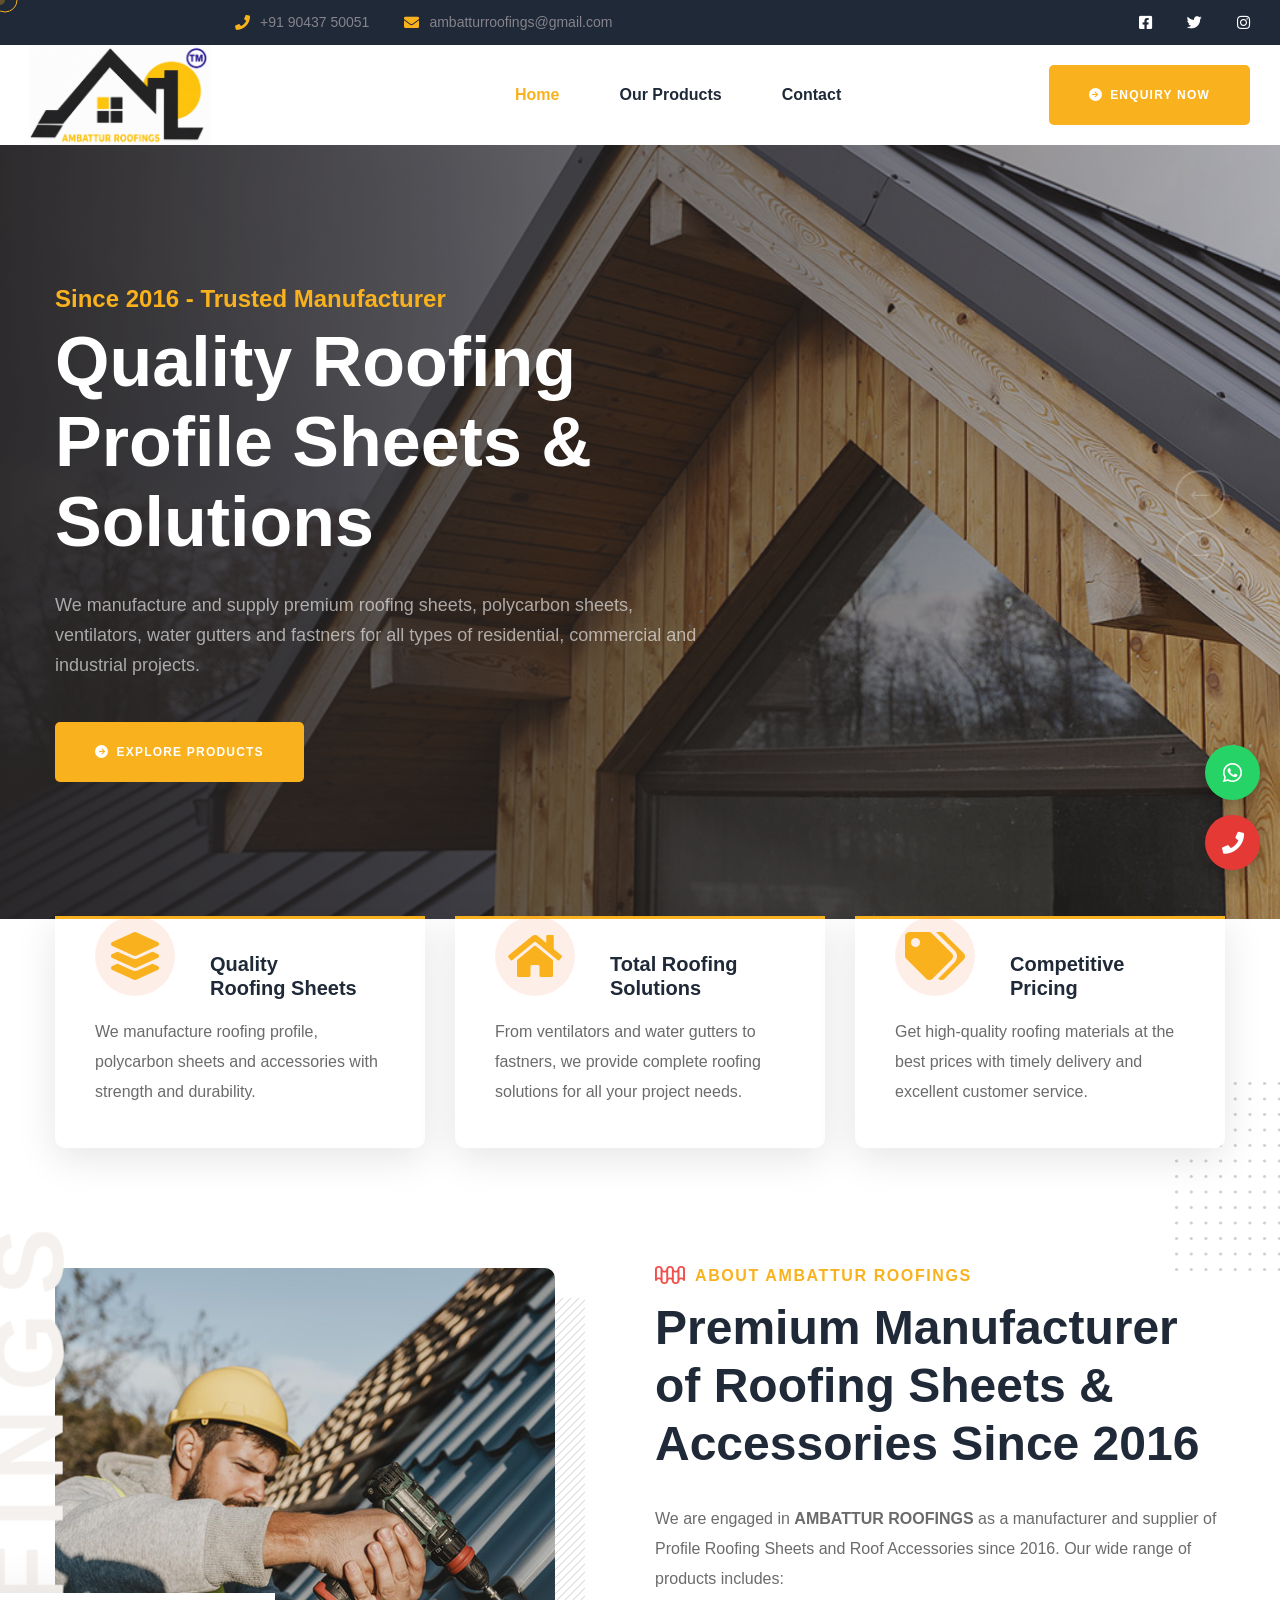
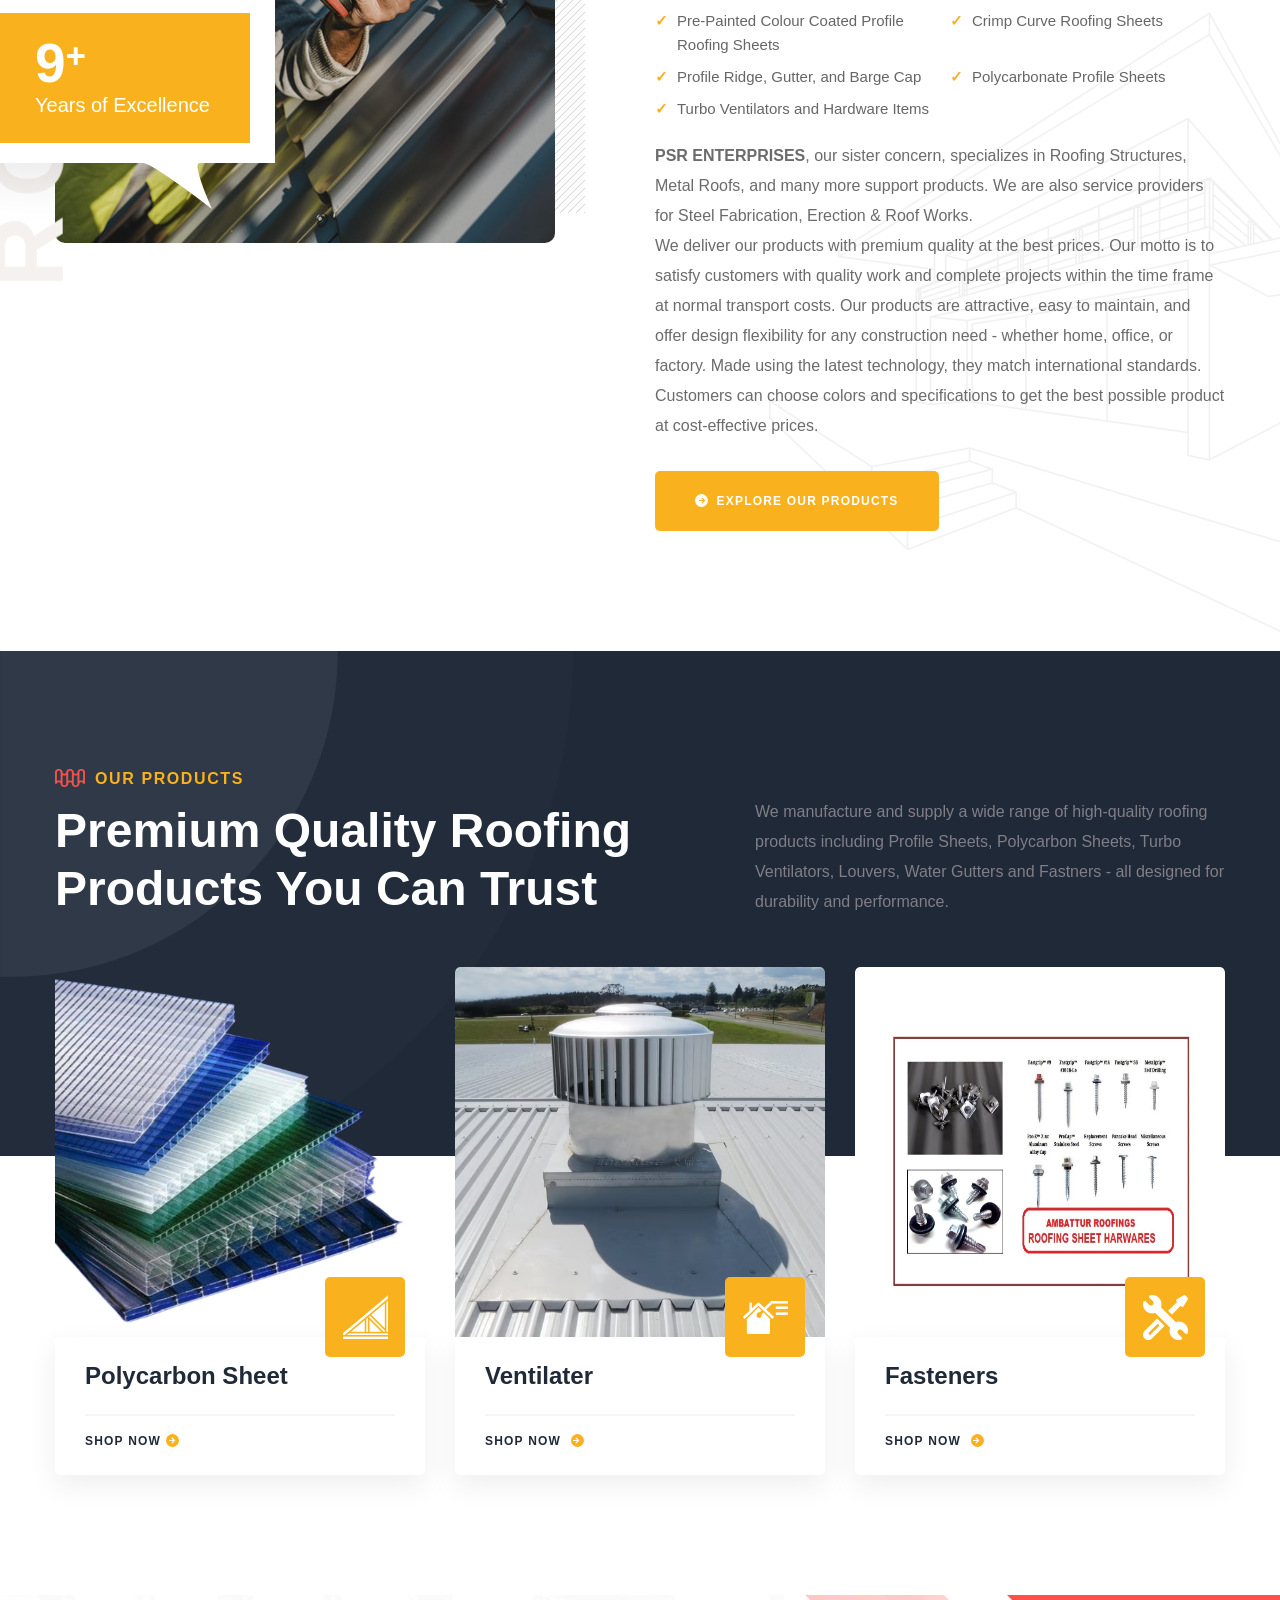
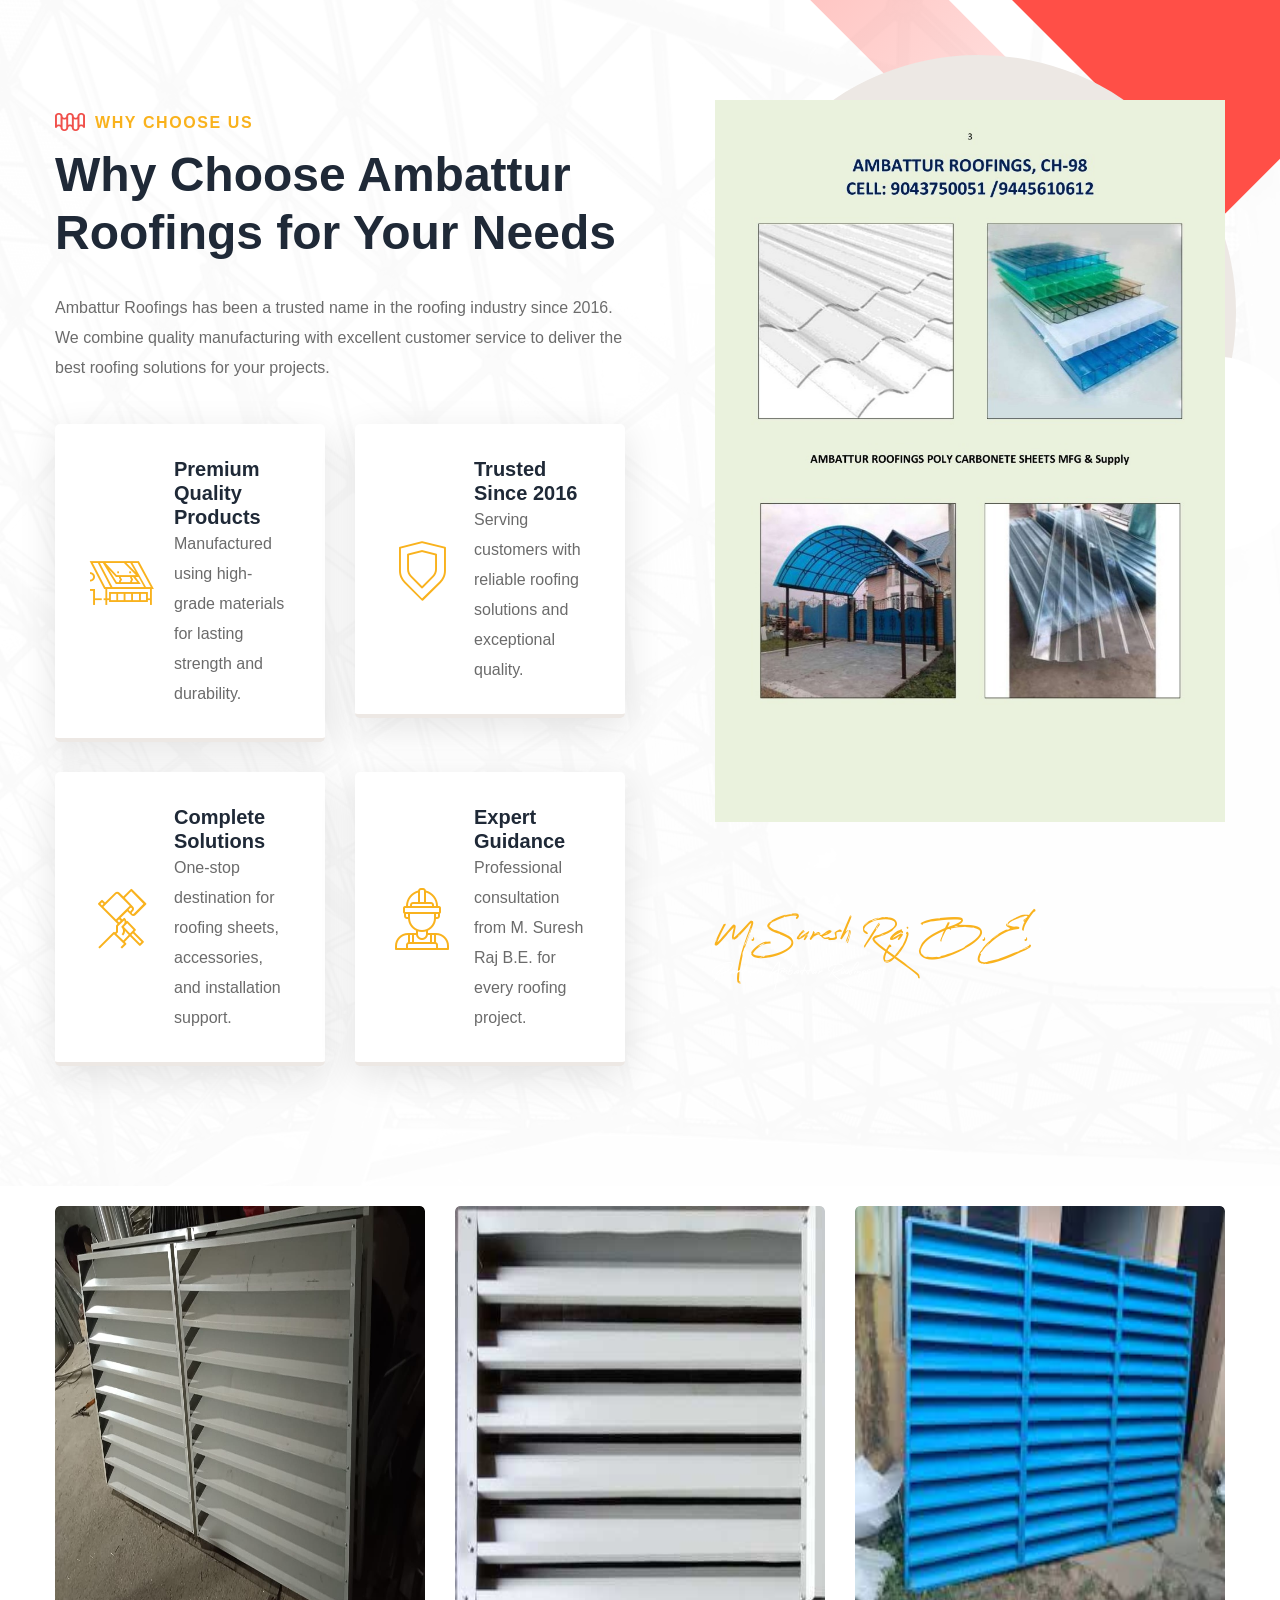
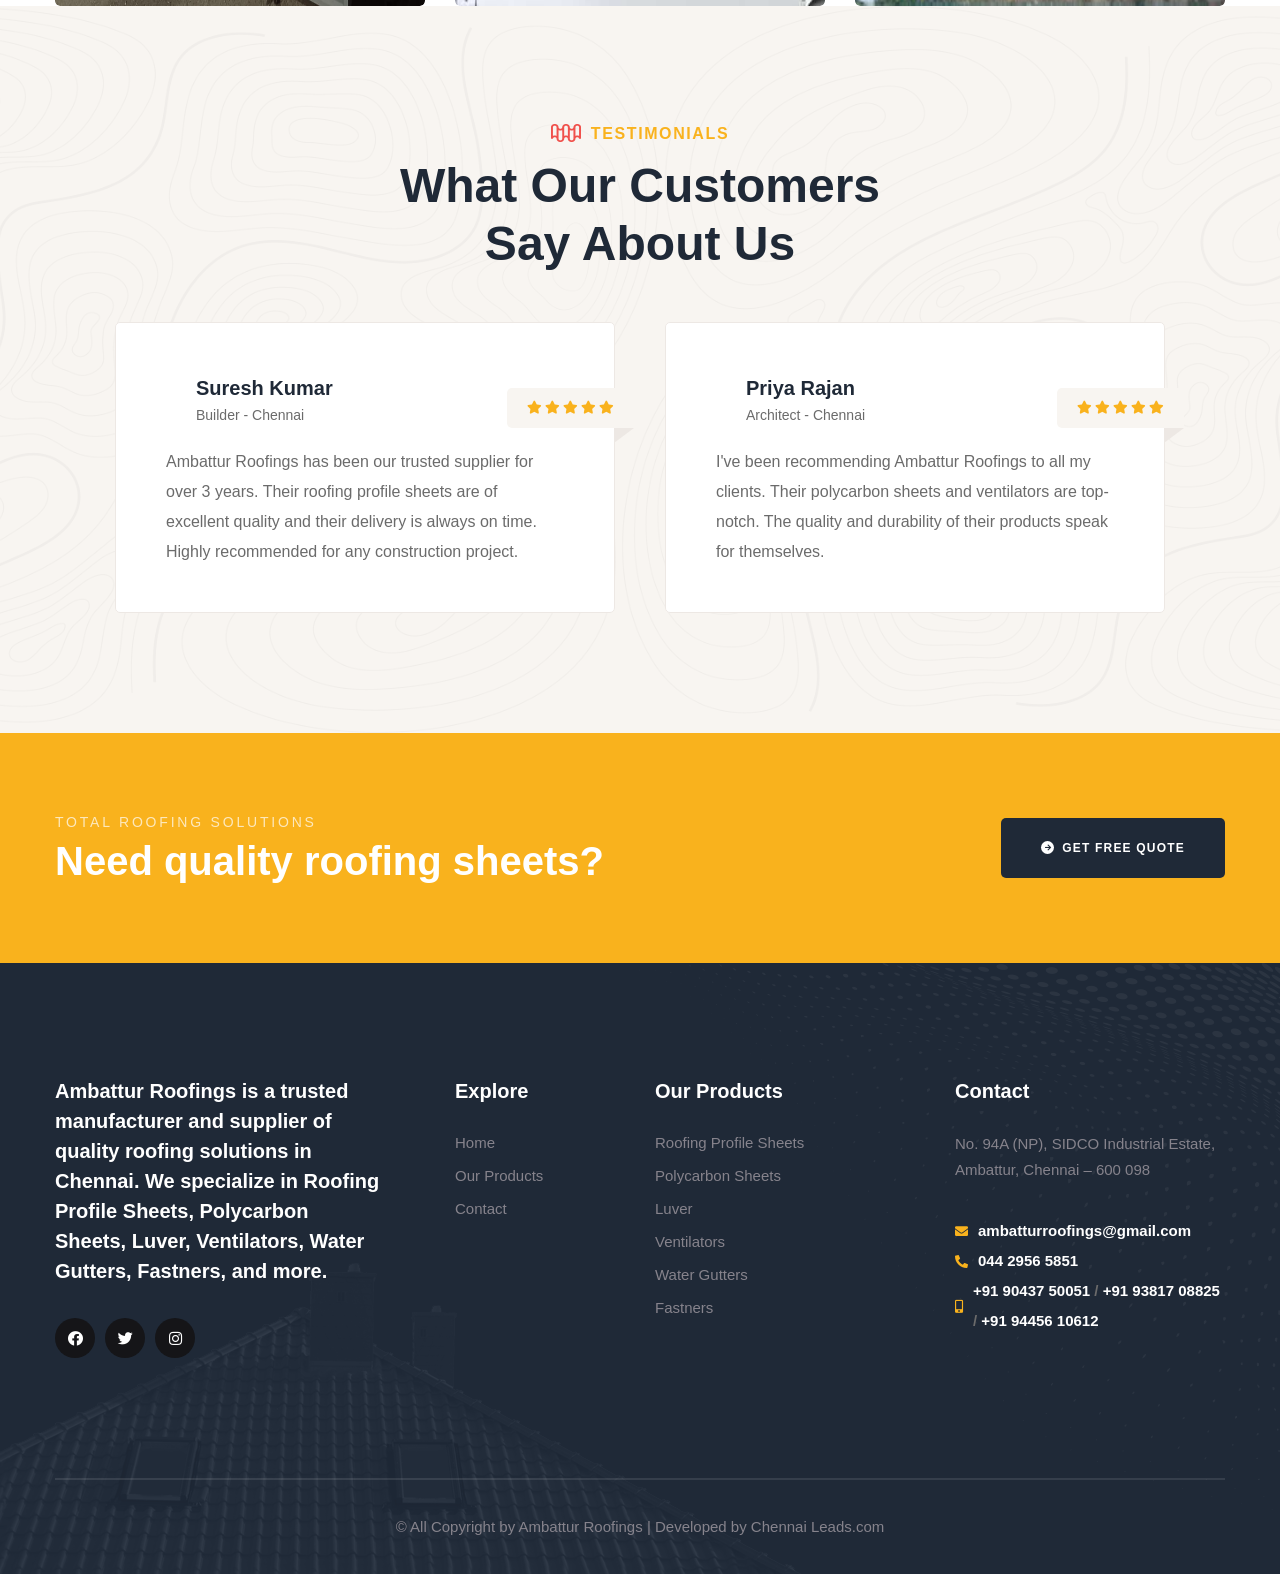
==== commit b9e77c91: "Update index.html" ====
--- a/index.html
+++ b/index.html
@@ -41,8 +41,8 @@
     <link rel="stylesheet" href="assets/vendors/timepicker/timePicker.css" />
 
     <!-- template styles -->
-    <link rel="stylesheet" href="assets/css/roofsie.css?v=2" />
-    <link rel="stylesheet" href="assets/css/roofsie-responsive.css" />
+<link rel="stylesheet" href="assets/css/roofsie.css?v=2"/>
+    <link rel="stylesheet" href="assets/css/roofsie-responsive.css?v=2"/>
 </head>
 
 <style>
--- a/assets/css/roofsie.css
+++ b/assets/css/roofsie.css
@@ -17,7 +17,7 @@
 # Common
 --------------------------------------------------------------*/
 :root {
-  --roofsie-font: 'Manrope', sans-serif;
+  --roofsie-font: 'Poppins', sans-serif;
   --roofsie-reey-font: "reeyregular";
 
   /* Text */
@@ -33,8 +33,8 @@
   --roofsie-base-rgb: 249, 178, 29;
 
   /* Black */
-  --roofsie-black: #111111;
-  --roofsie-black-rgb: 17, 17, 17;
+--roofsie-black: #1F2937;
+--roofsie-black-rgb: 61, 53, 47;
 
   /* Light Background */
   --roofsie-primary: #F8F5F1;
@@ -492,7 +492,7 @@
 .main-header__logo {
   position: absolute;
   top: 0;
-  left: 60px;
+  left: 50px;
   z-index: 2;
 }
 
@@ -669,6 +669,8 @@
 .main-menu__left {
   display: block;
   float: left;
+  padding-left: 280px;
+  
 }
 
 .main-menu__main-menu-box {
@@ -2407,8 +2409,8 @@
 
 .main-slider .container {
   position: relative;
-  padding-top: 157px;
-  padding-bottom: 155px;
+  padding-top: 137px;
+  padding-bottom: 137px;
   z-index: 30;
 }
 
@@ -2417,7 +2419,7 @@
   top: 0;
   right: 0;
   bottom: 0;
-  left: 150px;
+  left: 0px;
   background-repeat: no-repeat;
   background-size: cover;
   background-position: center;
@@ -3142,7 +3144,7 @@
   justify-content: center;
 }
 
-.feature-one__icon:before {
+/* .feature-one__icon:before {
   content: "";
   position: absolute;
   top: -60px;
@@ -3151,7 +3153,7 @@
   border-bottom: 60px solid var(--roofsie-base);
   border-left: 69px solid transparent;
   border-right: 69px solid transparent;
-}
+} */
 
 .feature-one__icon span {
   position: relative;
@@ -3817,7 +3819,7 @@
 
 .why-choose-one__author-sign {
   position: absolute;
-  top: 225px;
+  top: 805px;
   left: 0;
 }
 
@@ -9775,7 +9777,7 @@
 .services-page {
   position: relative;
   display: block;
-  padding: 120px 0 90px;
+  padding: 120px 0 0px;
 }
 
 /*--------------------------------------------------------------
@@ -10988,7 +10990,7 @@
 .gallery-carousel-page {
   position: relative;
   display: block;
-  padding: 120px 0 165px;
+  /* padding: 120px 0 165px; */
 }
 
 .gallery-carousel-page .gallery-page__single {
@@ -11072,4 +11074,4 @@
   .boxed-wrapper .cta-one__img-box {
     left: -140px;
   }
-}+}
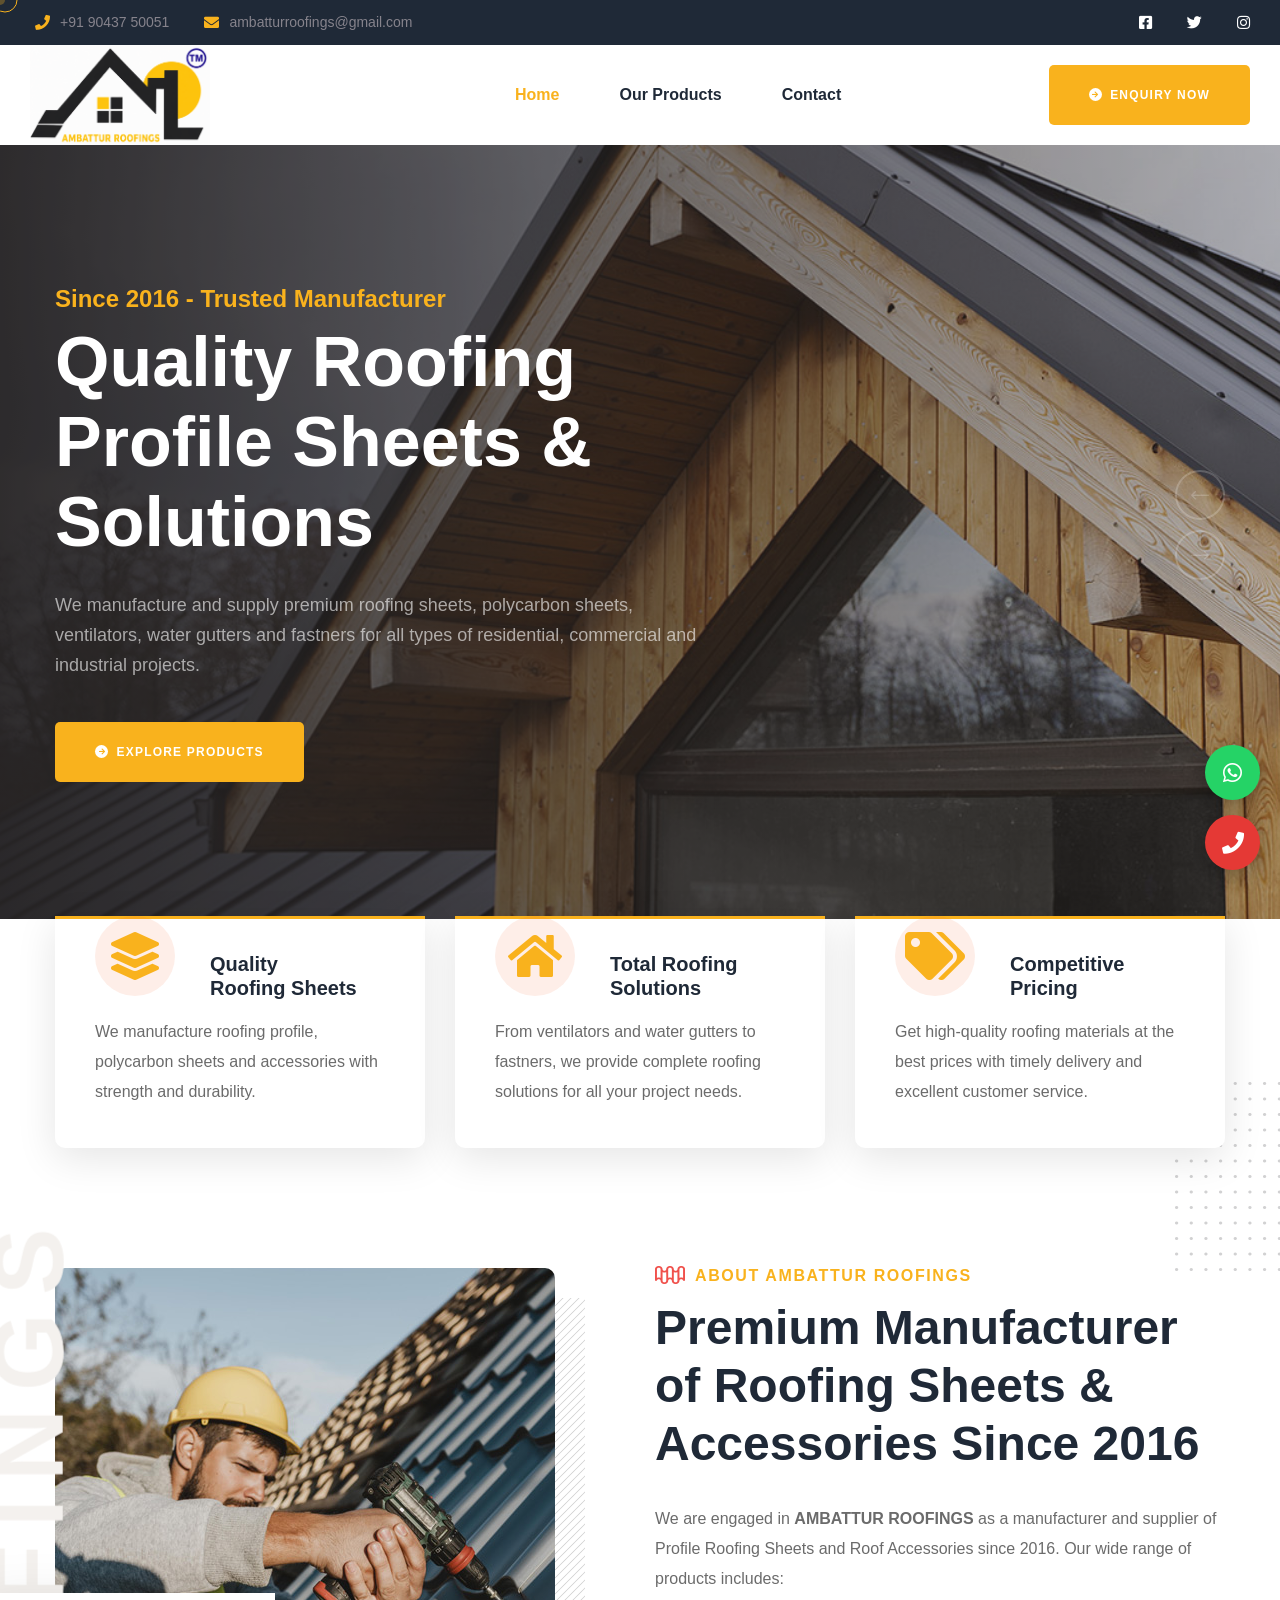
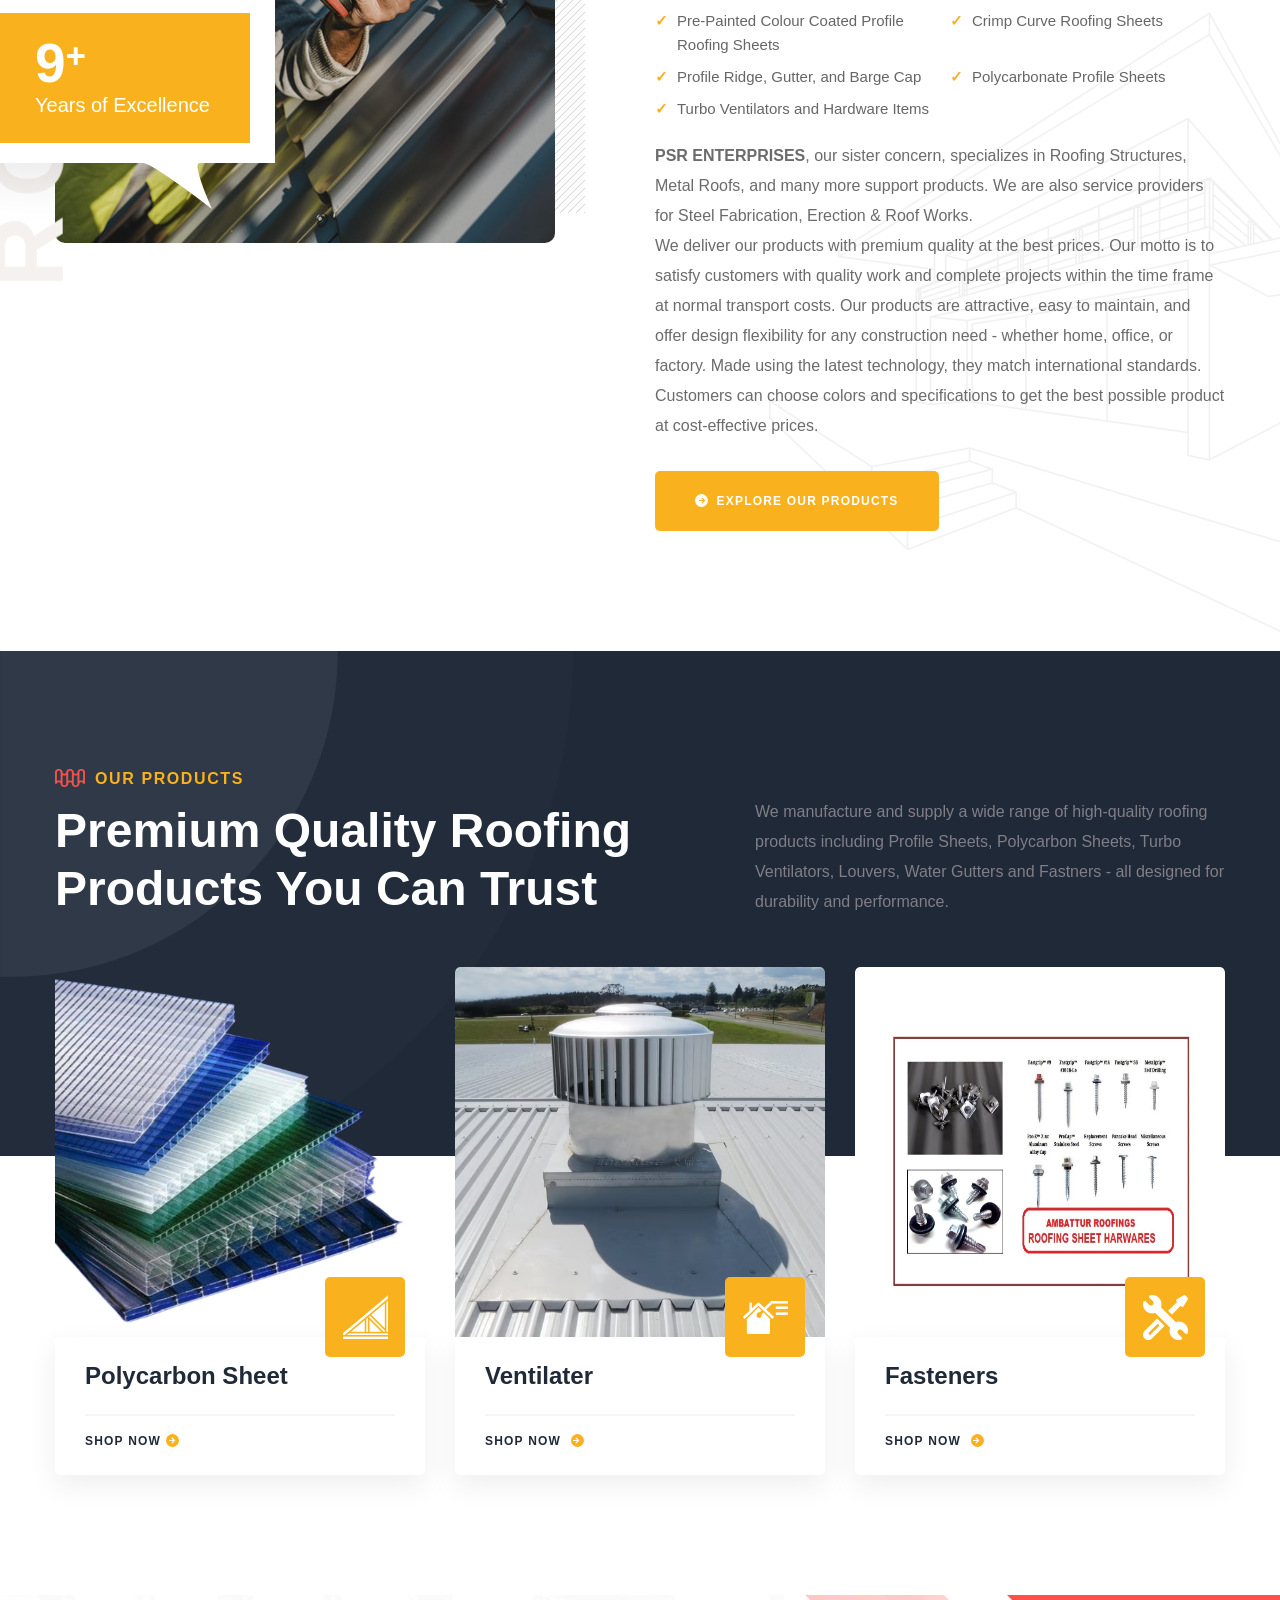
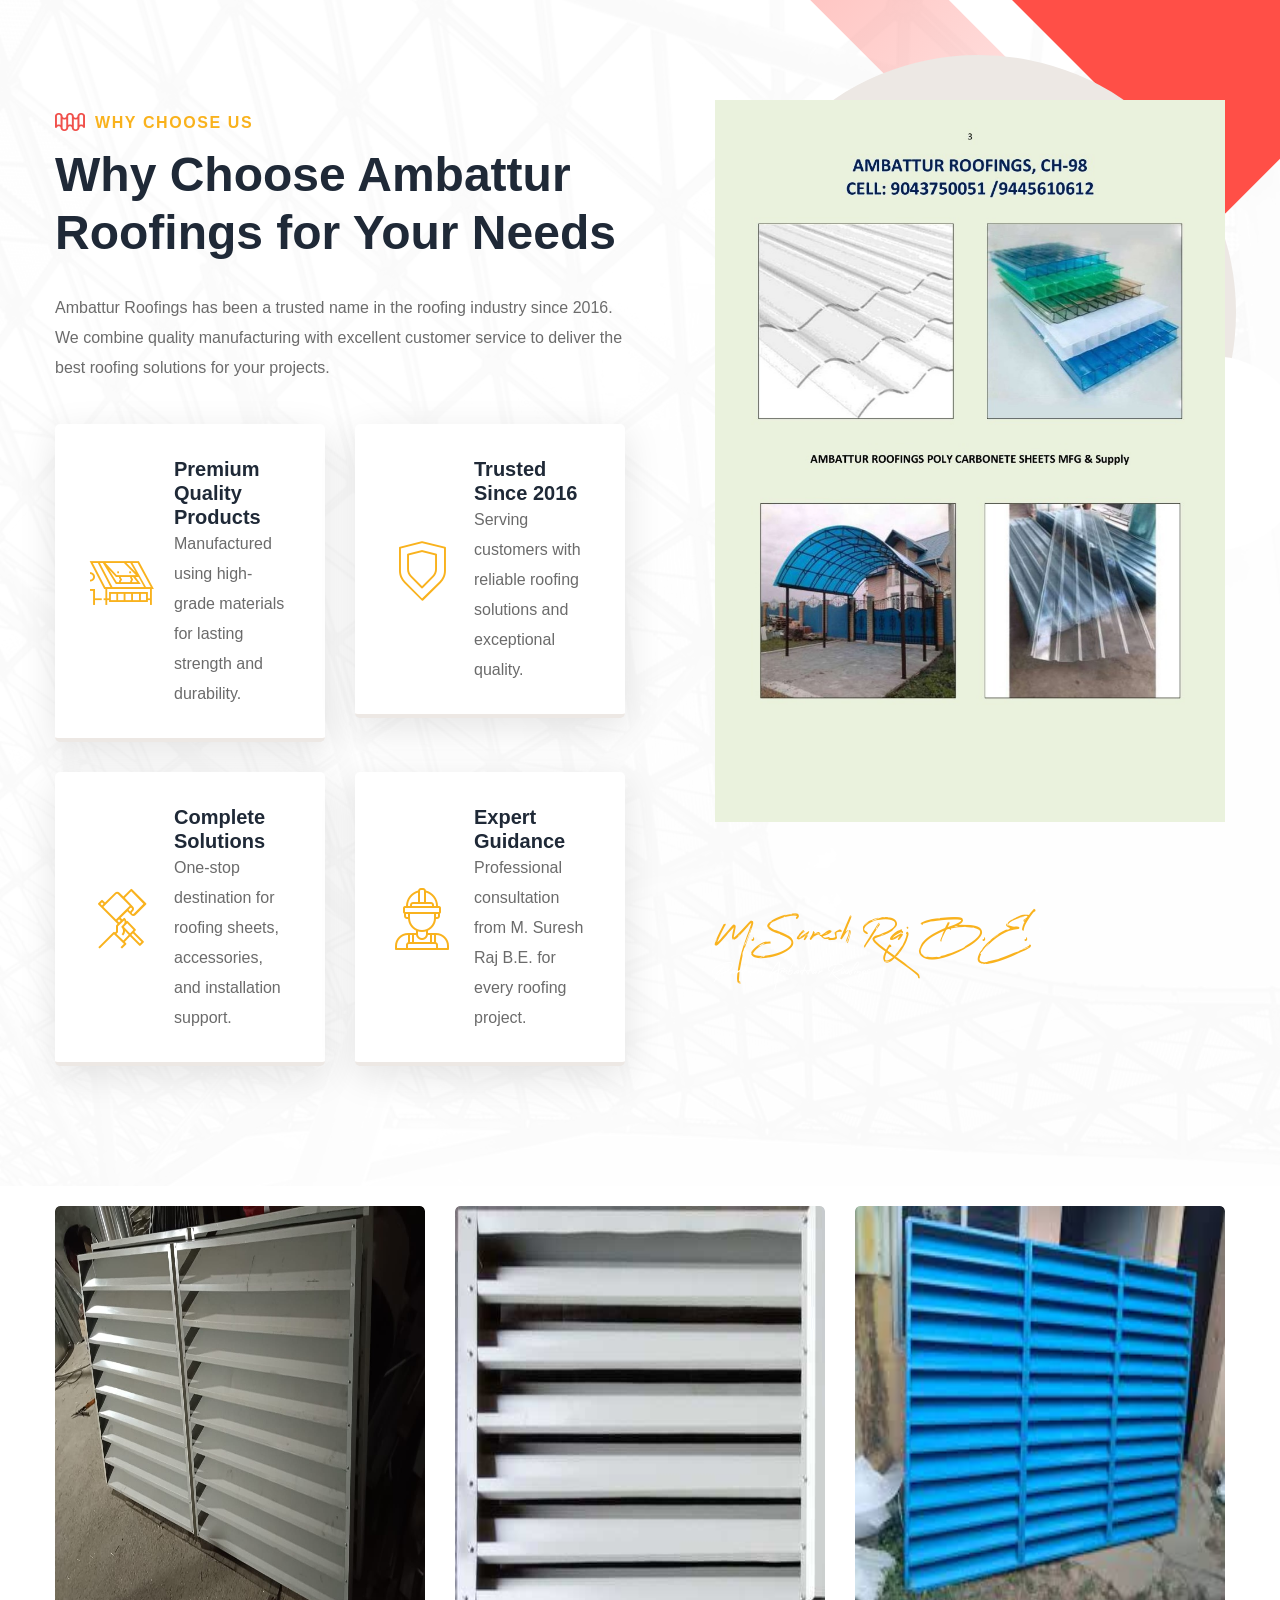
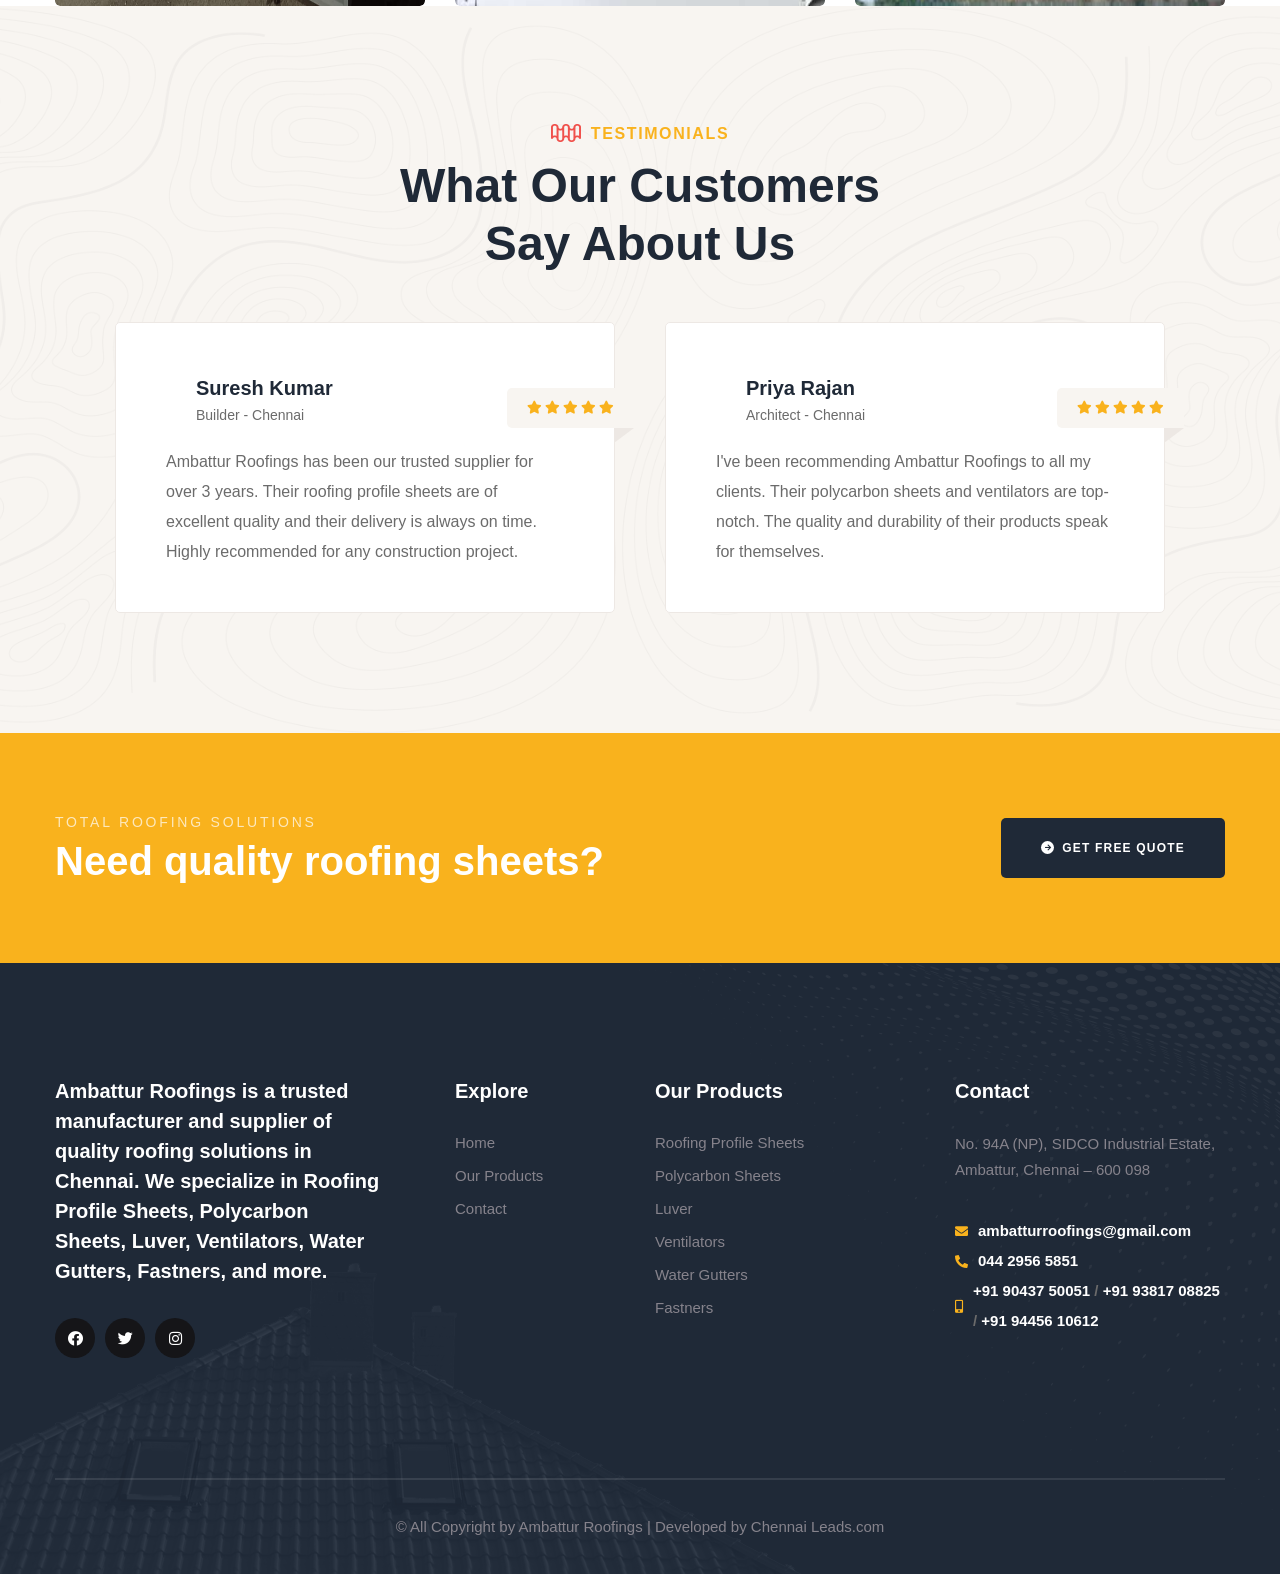
==== commit 0b1bcb0b: "Update index.html" ====
--- a/index.html
+++ b/index.html
@@ -41,8 +41,8 @@
     <link rel="stylesheet" href="assets/vendors/timepicker/timePicker.css" />
 
     <!-- template styles -->
-<link rel="stylesheet" href="assets/css/roofsie.css?v=2"/>
-    <link rel="stylesheet" href="assets/css/roofsie-responsive.css?v=2"/>
+    <link rel="stylesheet" href="assets/css/roofsie.css?v=2" />
+    <link rel="stylesheet" href="assets/css/roofsie-responsive.css?v=2" />
 </head>
 
 <style>
--- a/assets/css/roofsie-responsive.css
+++ b/assets/css/roofsie-responsive.css
@@ -1316,7 +1316,7 @@
     }
 
     .main-header__top {
-        padding-left: 300px;
+        padding-left: 30px;
     }
 
 
@@ -1335,7 +1335,7 @@
     }
 
     .main-header__top {
-        padding-left: 235px;
+        padding-left: 35px;
         padding-right: 30px;
     }
 
@@ -1675,4 +1675,4 @@
 
 
 
-}+}
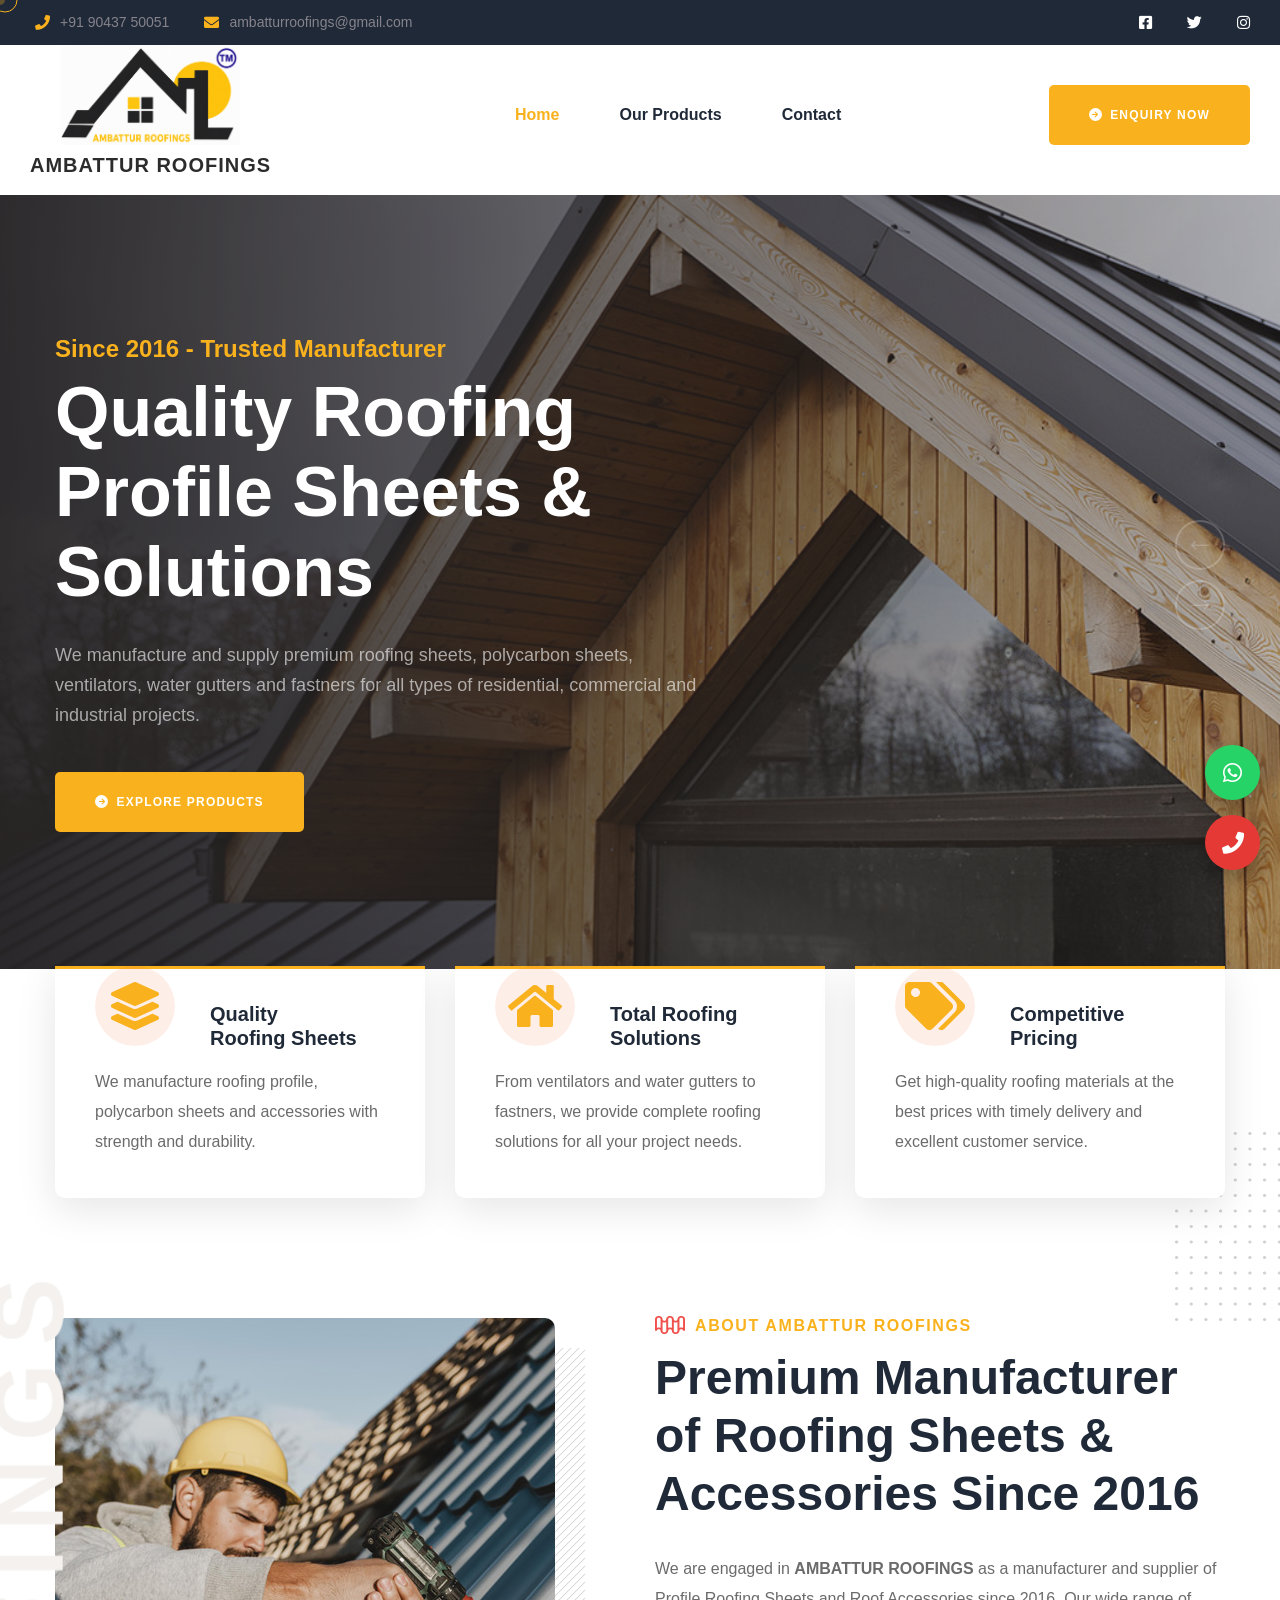
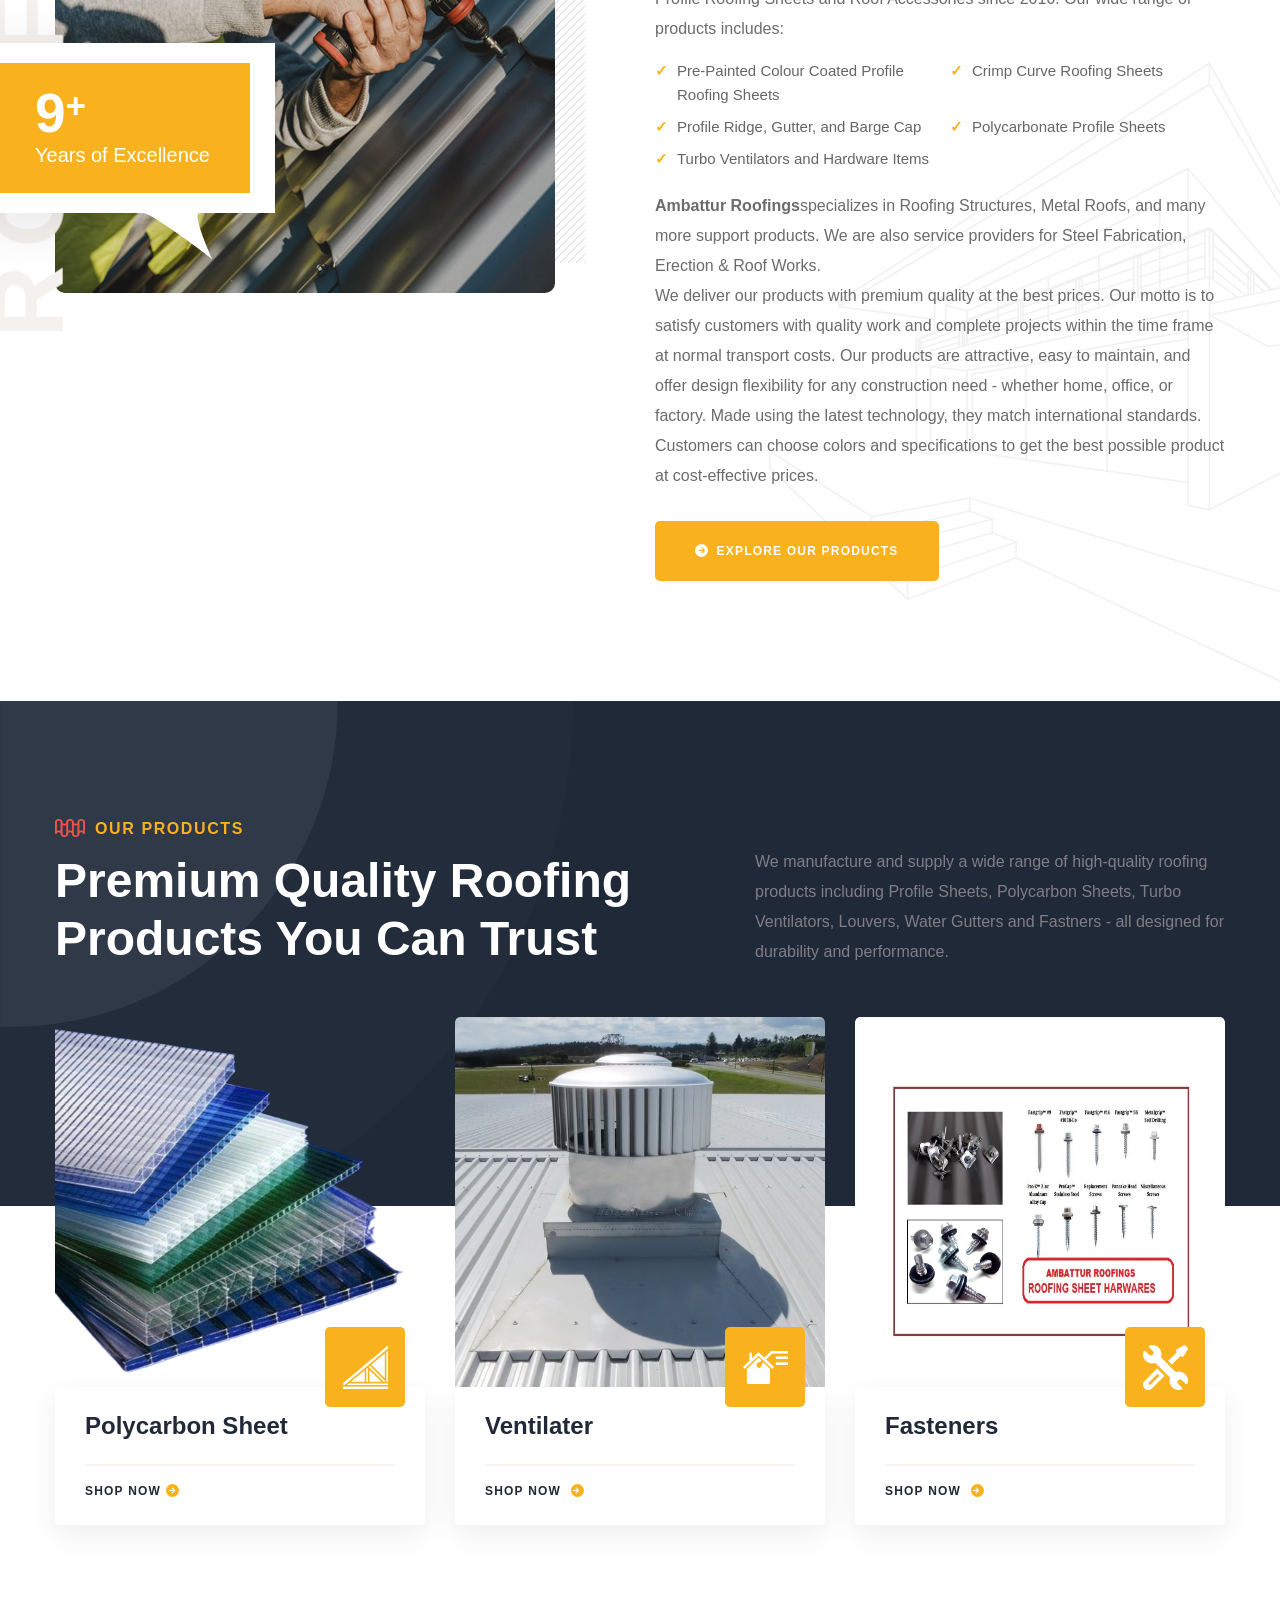
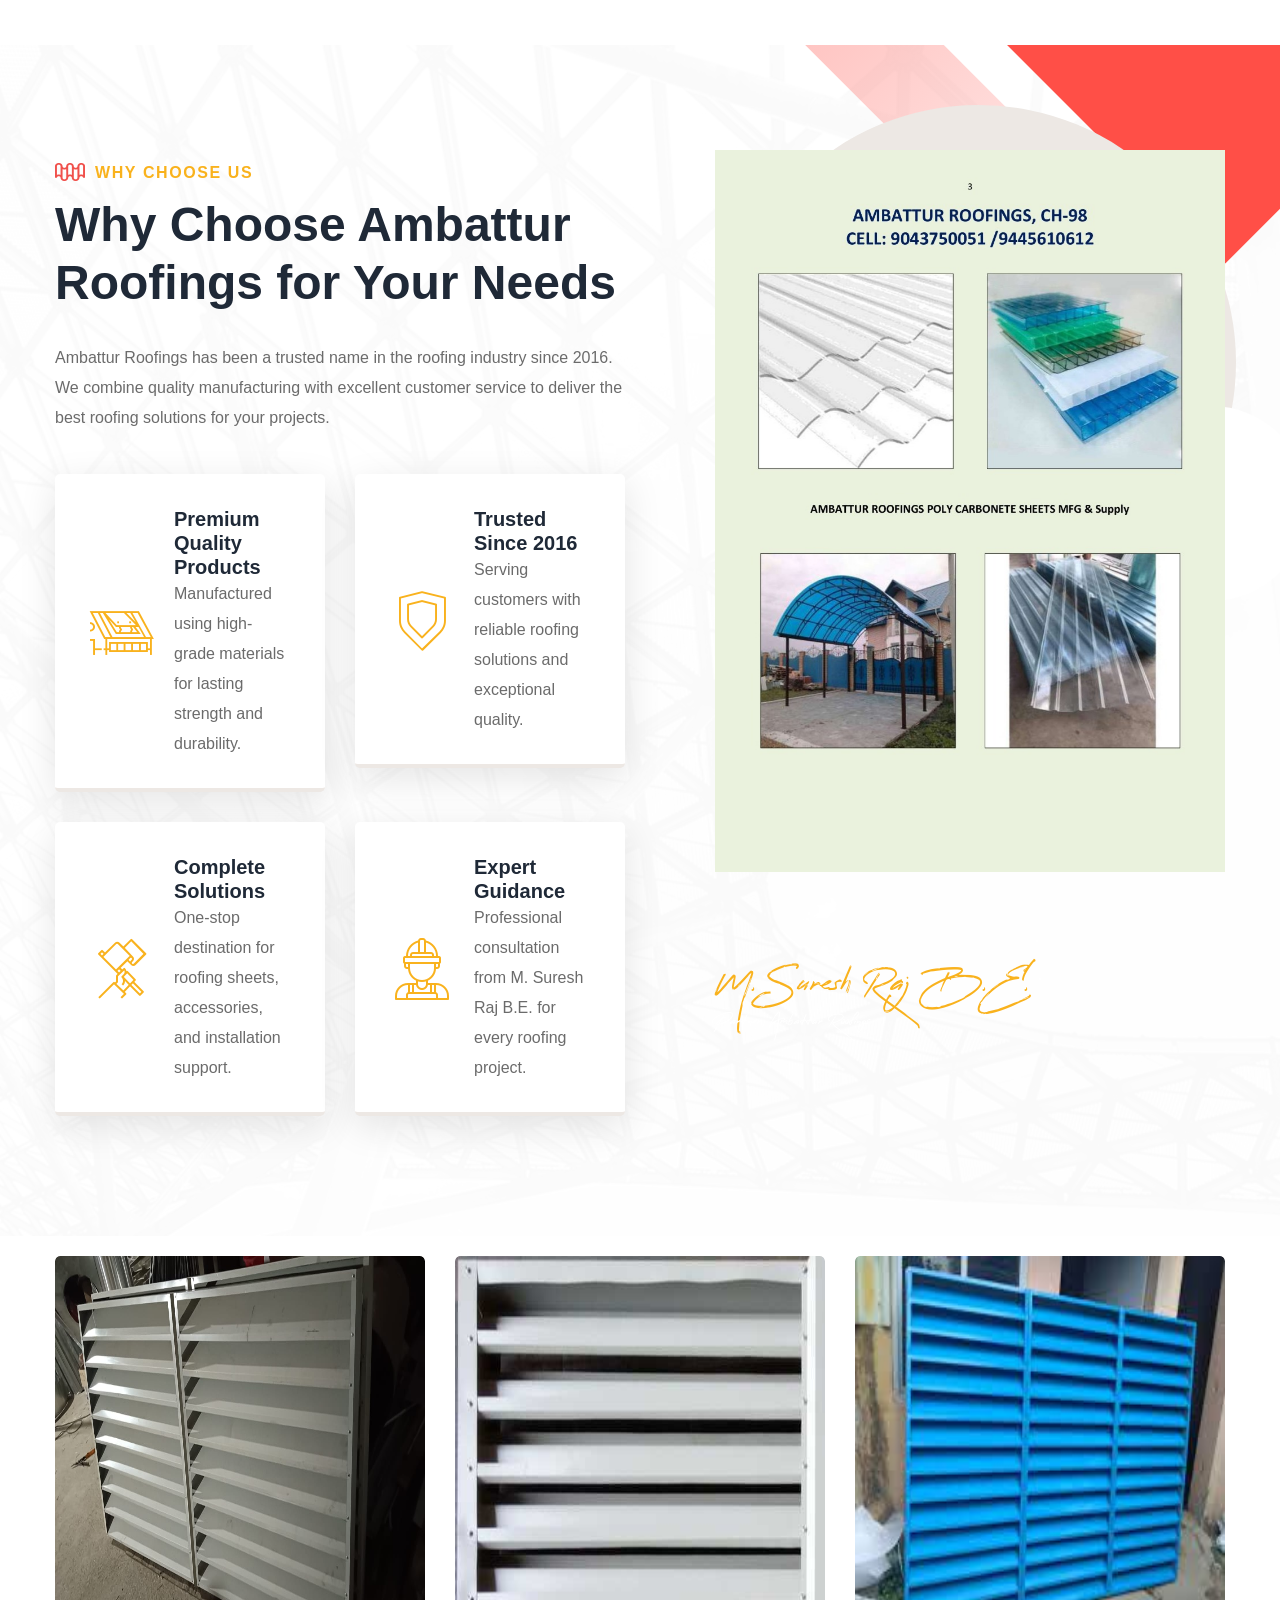
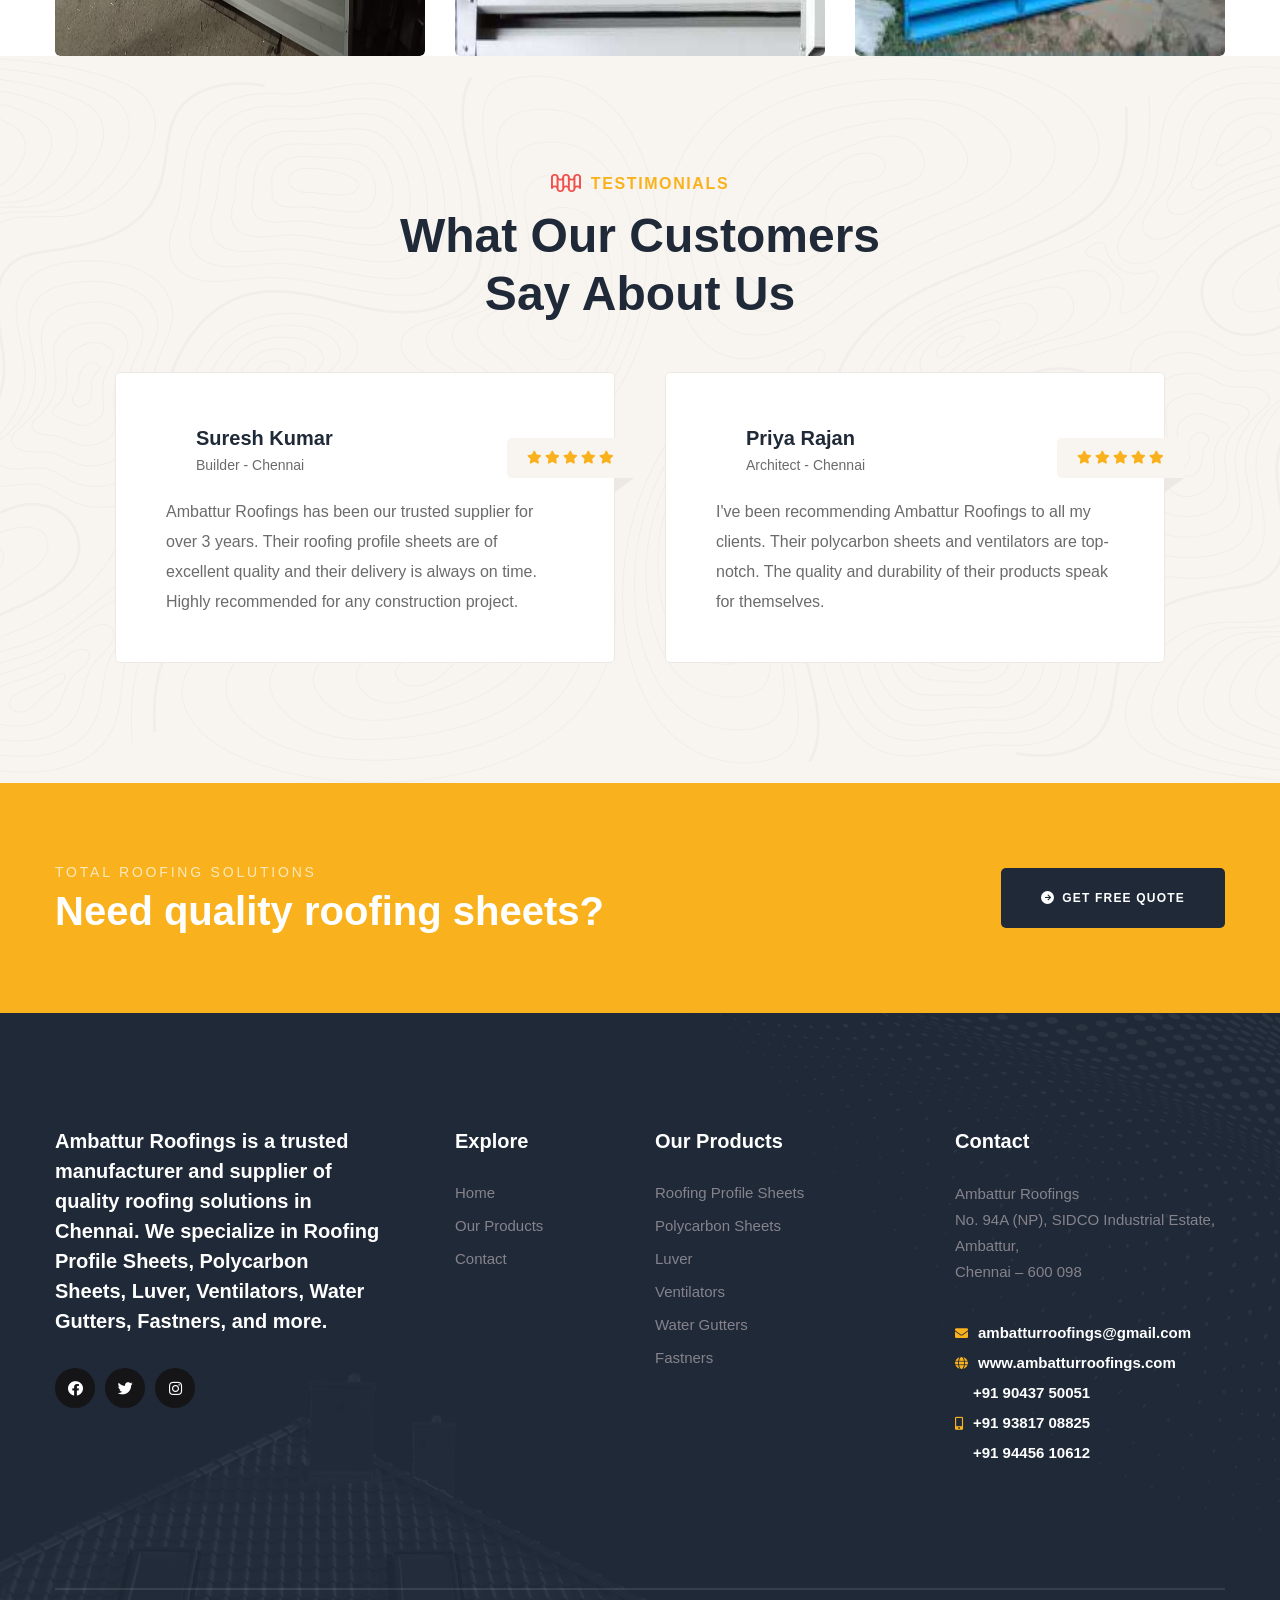
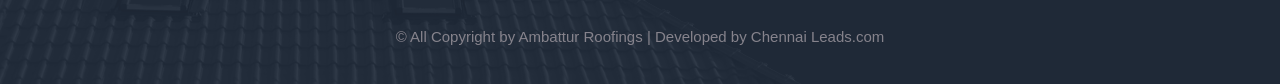
==== commit 15f5cc9c: "Update index.html" ====
--- a/index.html
+++ b/index.html
@@ -42,10 +42,50 @@
 
     <!-- template styles -->
     <link rel="stylesheet" href="assets/css/roofsie.css?v=2" />
-    <link rel="stylesheet" href="assets/css/roofsie-responsive.css?v=2" />
+    <link rel="stylesheet" href="assets/css/roofsie-responsive.css" />
 </head>
 
 <style>
+      .logo-box {
+    display: flex;
+    flex-direction: column;
+    align-items: center;
+    justify-content: center;
+}
+
+.header-logo {
+    height: 100px;
+    width: auto;
+}
+
+.name {
+    margin-top: 6px;
+    margin-bottom: 0;
+    font-family: 'Poppins', sans-serif;
+    font-size: 22px;
+    font-weight: 700;
+    color: #ffffff;
+    text-transform: uppercase;
+    letter-spacing: 1px;
+    line-height: 1.2;
+    text-align: center;
+}
+    .main-header__logo {
+    display: flex;
+    flex-direction: column;
+    align-items: center;
+}
+
+.company-name {
+    margin-top: 8px;
+    font-size: 20px;
+    font-weight: 700;
+    color: #2C2C2C;
+    font-family: 'Poppins', sans-serif;
+    letter-spacing: 1px;
+    text-transform: uppercase;
+    line-height: 1.2;
+}
           /* Optional: Add hover effects to icons */
 .feature-one__icon i {
     font-size: 48px;
@@ -234,7 +274,7 @@
 
 
     <div class="page-wrapper">
-        <header class="main-header clearfix">
+             <header class="main-header clearfix">
             <!-- <div class="main-header__logo">
                 <a href="index.html"><img src="assets/images/logo1.png" alt="" style="height: 100px;
                 "></a>
@@ -280,17 +320,22 @@
                     </div>
                 </div>
             </div>
-            <nav class="main-menu clearfix">
+            <nav class="main-menu clearfix" style="padding-bottom: 30px;">
                 <div class="main-menu__wrapper clearfix">
                     <div class="main-menu__wrapper-inner clearfix">
                         <div class="main-menu__left">
                             <div class="main-menu__main-menu-box">
                                 <a href="#" class="mobile-nav__toggler"><i class="fa fa-bars"></i></a>
                                  <div class="main-header__logo">
-                <a href="index.html"><img src="assets/images/logo1.png" alt="" style="height: 100px;
-                "></a>
-            </div>
-                                <ul class="main-menu__list">
+    <a href="index.html">
+        <img src="assets/images/logo1.png" alt="Ambattur Roofings" style="height:100px;">
+    </a>
+
+<h4 class="company-name">AMBATTUR ROOFINGS</h4>
+</div>
+
+<!-- <h4 class="company-name">AMBATTUR ROOFINGS</h4> -->
+                                <ul class="main-menu__list"style="padding-top:20px;">
                                     <li class="">
                                         <a href="index.html">Home </a>
                                      
@@ -306,7 +351,7 @@
                             </div>
                         </div>
                         <div class="main-menu__right">
-                            <div class="main-menu__call">
+                            <!-- <div class="main-menu__call">
                                 <div class="main-menu__call-icon">
                                     <i class="fas fa-phone"></i>
                                 </div>
@@ -314,11 +359,11 @@
                                     <p>Call Anytime</p>
                                     <a href="tel:+04429565851">+044 2956 5851</a>
                                 </div>
-                            </div>
+                            </div> -->
                             <!-- <div class="main-menu__search-box">
                                 <a href="#" class="main-menu__search search-toggler icon-magnifying-glass"></a>
                             </div> -->
-                            <div class="main-menu__btn-box">
+                            <div class="main-menu__btn-box" style="padding-top:20px;">
                                 <a href="contact.html" class="thm-btn main-menu__btn">
                                      <i class="fa fa-arrow-right"></i> Enquiry Now</a>
                             </div>
@@ -564,7 +609,7 @@
                     </div>
                     
                     <p class="about-one__text">
-                        <strong>PSR ENTERPRISES</strong>, our sister concern, specializes in Roofing Structures, Metal Roofs, and many more support products. We are also service providers for Steel Fabrication, Erection &amp; Roof Works.
+                        <strong>Ambattur Roofings</strong>specializes in Roofing Structures, Metal Roofs, and many more support products. We are also service providers for Steel Fabrication, Erection &amp; Roof Works.
                     </p>
                     
                     <p class="about-one__text">
@@ -1138,7 +1183,8 @@
 </section>
 <!--CTA One End-->
 
-          <footer class="site-footer">
+               <!--Site Footer Start-->
+     <footer class="site-footer">
             <div class="site-footer-img-1">
                 <img src="assets/images/resources/site-footer-img-1.png" alt="">
             </div>
@@ -1186,7 +1232,10 @@
                         <div class="col-xl-3 col-lg-6 col-md-6 wow fadeInUp" data-wow-delay="400ms">
                             <div class="footer-widget__column footer-widget__contact">
                                 <h3 class="footer-widget__title">Contact</h3>
-                                <p class="footer-widget__contact-text">No. 94A (NP), SIDCO Industrial Estate,<br />Ambattur, Chennai – 600 098</p>
+                                <p class="footer-widget__contact-text">
+                                    Ambattur Roofings<br>
+                                    No. 94A (NP), SIDCO Industrial Estate,
+                                    Ambattur,<br> Chennai – 600 098</p>
                                 <ul class="list-unstyled footer-widget__contact-list">
                                     <li>
                                         <div class="icon">
@@ -1196,22 +1245,26 @@
                                             <p><a href="mailto:ambatturroofings@gmail.com">ambatturroofings@gmail.com</a></p>
                                         </div>
                                     </li>
-                                    <li>
-                                        <div class="icon">
-                                            <i class="fas fa-phone-alt"></i>
-                                        </div>
-                                        <div class="text">
-                                            <p><a href="tel:04429565851">044 2956 5851</a></p>
-                                        </div>
-                                    </li>
+                                   <li>
+    <div class="icon">
+        <i class="fas fa-globe"></i>
+    </div>
+    <div class="text">
+        <p>
+            <a href="https://www.ambatturroofings.com" target="_blank">
+                www.ambatturroofings.com
+            </a>
+        </p>
+    </div>
+</li>
                                     <li>
                                         <div class="icon">
                                             <i class="fas fa-mobile-alt"></i>
                                         </div>
                                         <div class="text">
                                             <p>
-                                                <a href="tel:+919043750051">+91 90437 50051</a> / 
-                                                <a href="tel:+919381708825">+91 93817 08825</a> / 
+                                                <a href="tel:+919043750051">+91 90437 50051</a>  <br>
+                                                <a href="tel:+919381708825">+91 93817 08825</a>      <br>
                                                 <a href="tel:+919445610612">+91 94456 10612</a></p>
                                         </div>
                                     </li>
@@ -1234,22 +1287,23 @@
                 </div>
             </div>
         </footer>
-
+        <!--Site Footer End-->
 
     </div><!-- /.page-wrapper -->
 
-
-    <div class="mobile-nav__wrapper">
+   <div class="mobile-nav__wrapper">
         <div class="mobile-nav__overlay mobile-nav__toggler"></div>
         <!-- /.mobile-nav__overlay -->
         <div class="mobile-nav__content">
             <span class="mobile-nav__close mobile-nav__toggler"><i class="fa fa-times"></i></span>
 
-            <div class="logo-box">
-                <a href="index.html" aria-label="logo image">
-                    <img src="assets/images/logo1.png" style="height: 100px;"
-                        alt="" /></a>
-            </div>
+           <div class="logo-box">
+    <a href="index.html" aria-label="Ambattur Roofings">
+        <img src="assets/images/logo1.png" alt="Ambattur Roofings Logo" class="header-logo">
+    </a>
+
+    <h4 class="name" >AMBATTUR ROOFINGS</h4>
+</div>
             <!-- /.logo-box -->
             <div class="mobile-nav__container"></div>
             <!-- /.mobile-nav__container -->
@@ -1262,7 +1316,7 @@
                 </li>
                 <li>
                     <i class="fa fa-phone-alt"></i>
-                    <a href="tel:044 2956 5851">044 2956 5851</a>
+                    <a href="tel:+919043750051">+91 90437 50051</a>
                 </li>
             </ul><!-- /.mobile-nav__contact -->
             <div class="mobile-nav__top">
@@ -1279,7 +1333,6 @@
         </div>
         <!-- /.mobile-nav__content -->
     </div>
-    <!-- /.mobile-nav__wrapper -->
 
 
 
